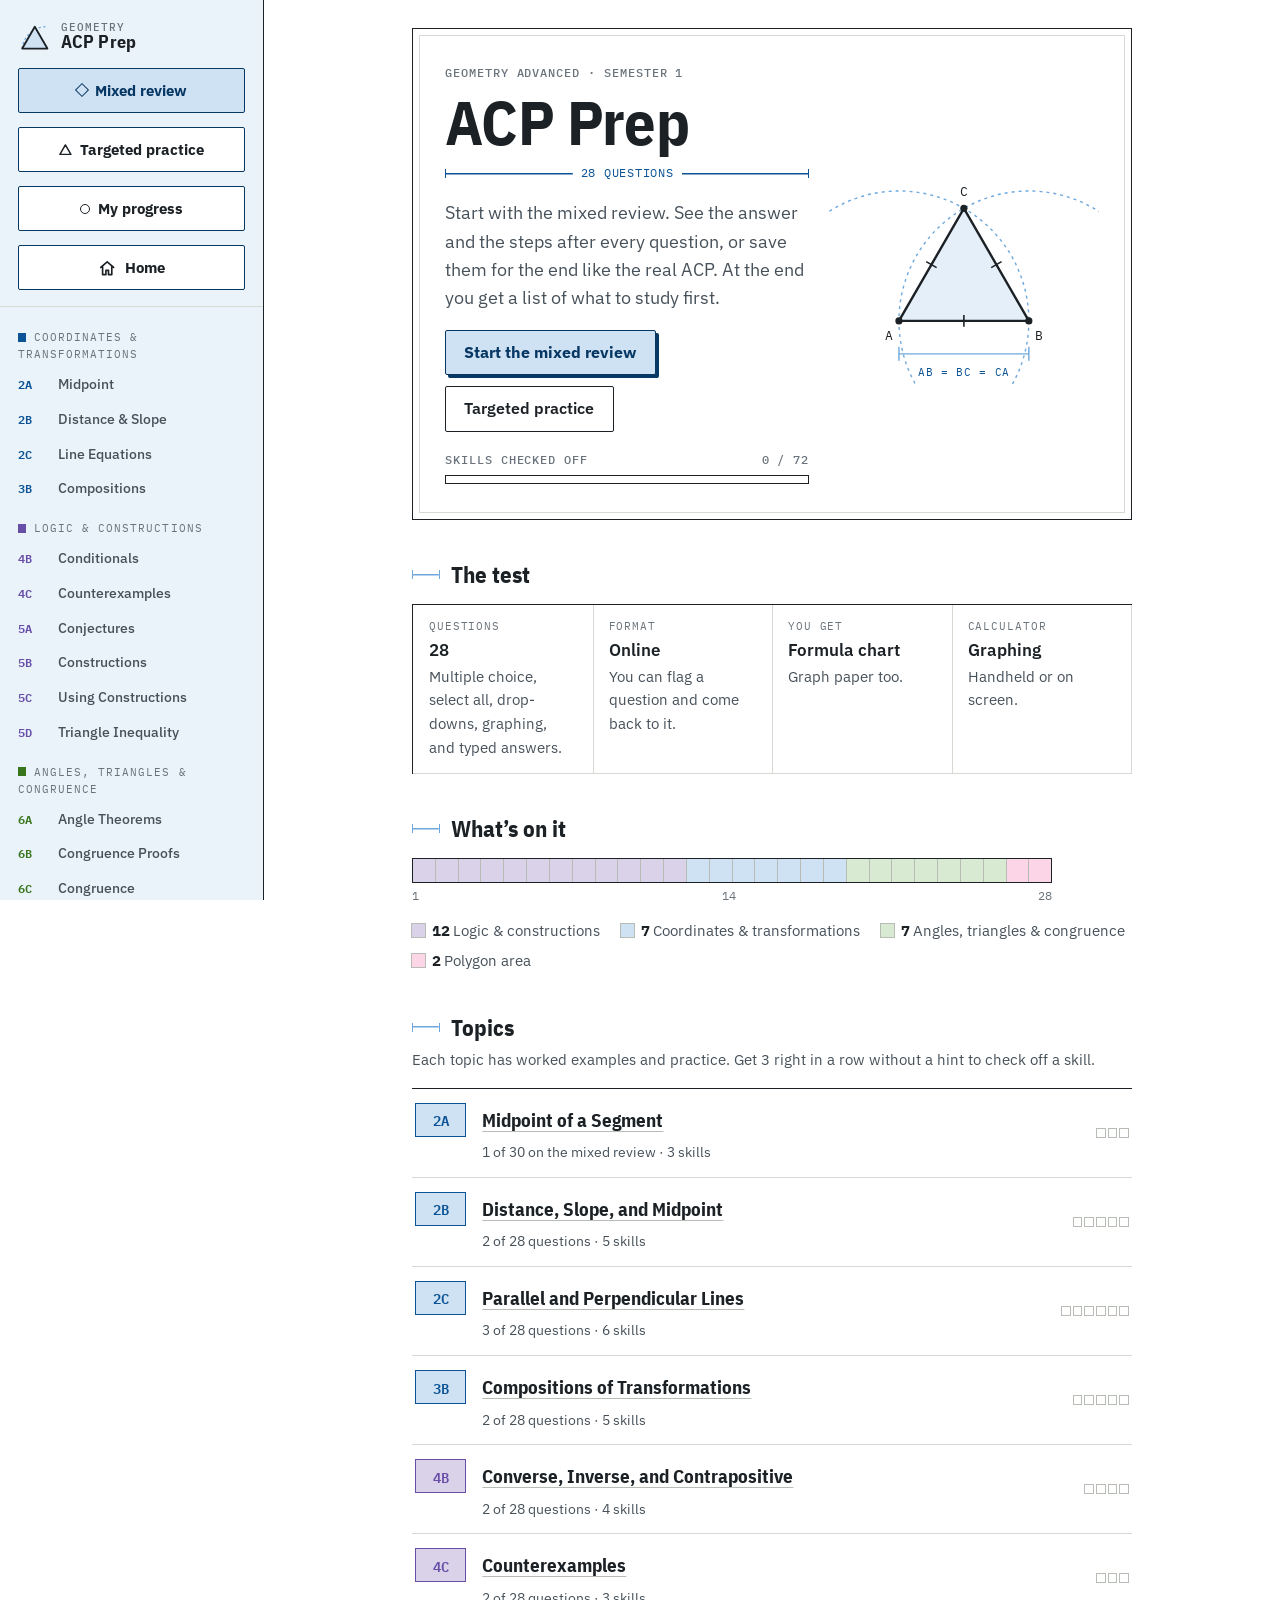
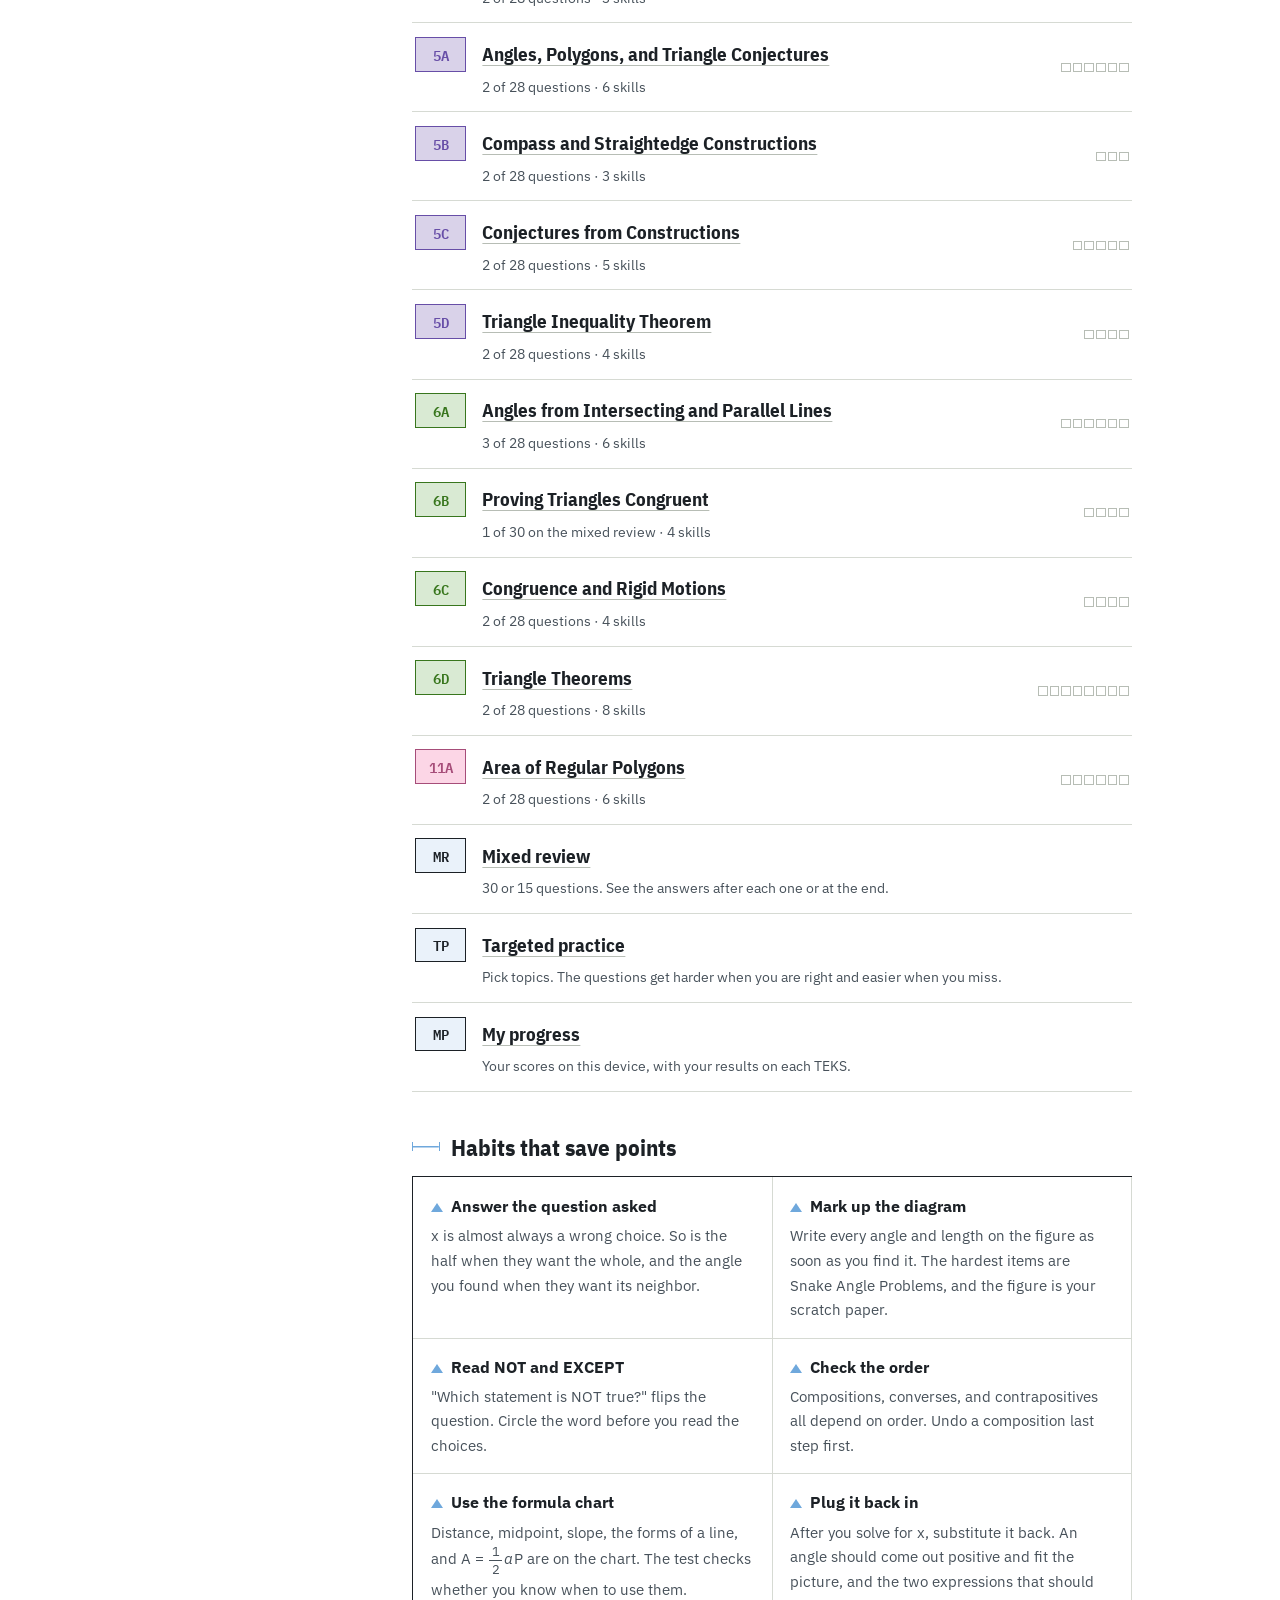
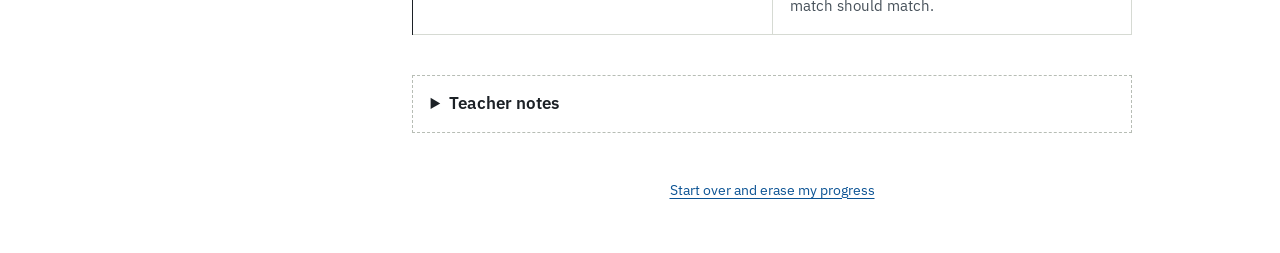
==== geometry/index.html @ 0d51fee9 "Geometry 30-question mixed review (28 blueprint + 2A + 6B); title case side menu topics Co-Authored-" ====
<!doctype html>
<html lang="en">
<head>
<meta charset="utf-8">
<meta name="viewport" content="width=device-width, initial-scale=1, viewport-fit=cover">
<title>Geometry ACP Prep</title>
<meta name="claude:viewport-fit-sides" content="cover">
<meta name="description" content="Geometry Advanced Semester 1 ACP prep: a 28- or 15-question mixed review weighted like the Dallas ISD blueprint, plus lessons and practice for all 13 TEKS.">
<link rel="preconnect" href="https://fonts.googleapis.com">
<link rel="preconnect" href="https://fonts.gstatic.com" crossorigin>
<link rel="stylesheet" href="https://fonts.googleapis.com/css2?family=IBM+Plex+Mono:wght@500;600&family=IBM+Plex+Sans+Condensed:wght@600;700&family=IBM+Plex+Sans:ital,wght@0,400;0,500;0,600;0,700;1,400;1,600&display=swap">
<style>
/* Layout: a drafting sheet. A sticky index of topics down the left (a strip on phones), one working
   column on vellum, square-cornered panels with thin graphite rules, construction-blue arcs and
   dimension lines as the only ornament. Dark mode is a blueprint. */
:root {
  --paper: #F3F4F0; --sheet: #FFFFFF; --ink: #1C2126; --ink-2: #47515A; --muted: #6A737B;
  --rule: #D6DAD3; --rule-2: #B7BDB5; --dot: #CBD0C8;
  --npb: #2A84BD; --npb-soft: #E4F1F8; --npb-ink: #1D6697;
  --btn: #1C2126; --on-btn: #FFFFFF;
  --flag: #C98207; --flag-soft: #FBF0D9;
  --c-coord: #1E63A6; --c-logic: #9C3A6E; --c-proof: #2C7A4B; --c-fig: #B0560F;
  --ok: #1E7A4C; --ok-soft: #E1F2E8; --bad: #C0321F; --bad-soft: #FBE8E4;
  --fill0: rgba(42, 132, 189, .13); --fill1: rgba(156, 58, 110, .13); --fill2: rgba(44, 122, 75, .15);
  --f-display: 'IBM Plex Sans Condensed', 'Arial Narrow', 'Helvetica Neue', Arial, sans-serif;
  --f-body: 'IBM Plex Sans', system-ui, -apple-system, 'Segoe UI', Roboto, sans-serif;
  --f-mono: 'IBM Plex Mono', ui-monospace, 'SFMono-Regular', Menlo, Consolas, monospace;
}
@media not all { :root:not([data-theme="light-off"]) {
  --paper: #0F2C48; --sheet: #13385B; --ink: #EAF2FA; --ink-2: #C0D4E7; --muted: #8FAAC3;
  --rule: #2A5276; --rule-2: #3B678F; --dot: #22476B;
  --npb: #8DD1F3; --npb-soft: rgba(141, 209, 243, .14); --npb-ink: #A9DDF7;
  --btn: #EAF2FA; --on-btn: #0F2C48;
  --flag: #FFC857; --flag-soft: rgba(255, 200, 87, .16);
  --c-coord: #8FC3FF; --c-logic: #F1A7CF; --c-proof: #8EDFAF; --c-fig: #FFBF7A;
  --ok: #82DEAA; --ok-soft: rgba(130, 222, 170, .15); --bad: #FF8F80; --bad-soft: rgba(255, 143, 128, .15);
  --fill0: rgba(141, 209, 243, .16); --fill1: rgba(241, 167, 207, .16); --fill2: rgba(142, 223, 175, .16);
  color-scheme: dark; } }
:root[data-theme="dark-off"] {
  --paper: #0F2C48; --sheet: #13385B; --ink: #EAF2FA; --ink-2: #C0D4E7; --muted: #8FAAC3;
  --rule: #2A5276; --rule-2: #3B678F; --dot: #22476B;
  --npb: #8DD1F3; --npb-soft: rgba(141, 209, 243, .14); --npb-ink: #A9DDF7;
  --btn: #EAF2FA; --on-btn: #0F2C48;
  --flag: #FFC857; --flag-soft: rgba(255, 200, 87, .16);
  --c-coord: #8FC3FF; --c-logic: #F1A7CF; --c-proof: #8EDFAF; --c-fig: #FFBF7A;
  --ok: #82DEAA; --ok-soft: rgba(130, 222, 170, .15); --bad: #FF8F80; --bad-soft: rgba(255, 143, 128, .15);
  --fill0: rgba(141, 209, 243, .16); --fill1: rgba(241, 167, 207, .16); --fill2: rgba(142, 223, 175, .16);
  color-scheme: dark; }

[hidden] { display: none !important; }
* { box-sizing: border-box; }
html { font-size: 100%; }
body { margin: 0; background-color: var(--paper); background-image: radial-gradient(var(--dot) 1px, transparent 1.2px); background-size: 22px 22px; color: var(--ink); font-family: var(--f-body); font-size: 1.0625rem; line-height: 1.6; -webkit-font-smoothing: antialiased; }
body::before { content: ""; position: fixed; inset: 0 0 auto; height: env(safe-area-inset-top, 0px); z-index: 30; background: var(--sheet); }
button, input, select, textarea { font: inherit; color: inherit; }
:focus-visible { outline: 3px solid var(--npb); outline-offset: 2px; }
h1, h2, h3 { text-wrap: balance; }
p { margin: 0 0 .75rem; }
.fine { font-size: .92rem; color: var(--ink-2); }
.center { text-align: center; }
.eyebrow, .lbl { font-family: var(--f-mono); font-weight: 500; font-size: .74rem; letter-spacing: .08em; text-transform: uppercase; color: var(--muted); margin: 0 0 .5rem; }

/* shell: side index + main column */
.shell { display: grid; grid-template-columns: minmax(0, 1fr); min-height: 100vh; }
.side { position: sticky; top: env(safe-area-inset-top, 0px); z-index: 20; background: var(--sheet); border-bottom: 1.5px solid var(--ink); }
.side-top { display: flex; align-items: center; justify-content: space-between; gap: .75rem; padding: .55rem max(16px, env(safe-area-inset-right, 0px)) .55rem max(16px, env(safe-area-inset-left, 0px)); }
.brand { display: flex; align-items: center; gap: .6rem; background: none; border: 0; padding: 0; cursor: pointer; text-align: left; }
.brand svg { width: 2.1rem; height: 2.1rem; flex: none; }
.brand svg .bt { fill: var(--fill0); stroke: var(--ink); stroke-width: 2.2; stroke-linejoin: round; }
.brand svg .ba { fill: none; stroke: var(--npb); stroke-width: 1.6; stroke-dasharray: 2.5 3; }
.brand-t { font-family: var(--f-display); font-weight: 700; font-size: 1.12rem; line-height: 1.05; letter-spacing: .01em; }
.brand-t small { display: block; font-family: var(--f-mono); font-weight: 500; font-size: .66rem; letter-spacing: .1em; text-transform: uppercase; color: var(--muted); }
.mixbtn { flex: none; display: inline-flex; align-items: center; gap: .5rem; border: 1.5px solid var(--ink); background: var(--btn); color: var(--on-btn); font-weight: 600; font-size: .92rem; padding: .45rem .85rem; cursor: pointer; border-radius: 2px; }
.mixbtn::before { content: ""; width: .5rem; height: .5rem; border: 1.5px solid currentColor; transform: rotate(45deg); }
.mixbtn[aria-current="page"] { box-shadow: 3px 3px 0 var(--npb); }
.mixbtn.alt { background: var(--sheet); color: var(--ink); }
.mixbtn.alt::before { border-radius: 50%; transform: none; }
.mixbtn.tpbtn::before { display: none; }
.mixbtn .tri { width: .8rem; height: .72rem; flex: none; fill: none; stroke: currentColor; stroke-width: 1.6; stroke-linejoin: round; }
.nv.fl::before { content: "⚑"; position: absolute; top: 1px; right: 3px; font-size: .62rem; color: var(--bad); }
.navkey .k.fl { background: var(--sheet); } .navkey .k.fl::after { content: "⚑"; position: absolute; top: -3px; left: 1px; font-size: .6rem; color: var(--bad); }
.ladder { display: inline-flex; flex-direction: column; border: 1.5px solid var(--ink); background: var(--sheet); min-width: 8.5rem; }
.ladder .rung { padding: .3rem .7rem; font-size: .85rem; font-weight: 600; color: var(--muted); border-top: 1px solid var(--rule); }
.ladder .rung:first-child { border-top: 0; }
.ladder .rung.below { color: var(--ink-2); }
.ladder .rung.on { background: var(--btn); color: var(--on-btn); }
.tphead { display: flex; gap: 1rem; align-items: center; flex-wrap: wrap; margin: .6rem 0 .2rem; }
.tphead p { flex: 1; min-width: 14rem; margin: 0; }
.tphead .up { color: var(--ok); } .tphead .down { color: var(--bad); }
.tpq { margin: 1rem 0 .4rem; }
.tpsel .chip { gap: .35rem; }
.tpquick { display: flex; flex-wrap: wrap; gap: .3rem 1.2rem; margin: .1rem 0 .4rem; }
.tplog { list-style: none; padding: 0; margin: .5rem 0 1rem; border-top: 1px solid var(--rule); font-size: .94rem; }
.tplog li { display: flex; flex-wrap: wrap; align-items: center; gap: .3rem .8rem; padding: .4rem 0; border-bottom: 1px solid var(--rule); }
.tplog li > span:first-child { font-family: var(--f-mono); min-width: 1.6rem; color: var(--muted); }
.tplog li b { margin-left: auto; }
.tplog li.ok b { color: var(--ok); } .tplog li.no b { color: var(--bad); }
.history.prog li b:nth-child(2) { color: var(--ink-2); min-width: 2.6rem; }
.progt td.num { font-family: var(--f-mono); white-space: nowrap; }
.progt .linkbtn { display: inline-flex; gap: .4rem; align-items: baseline; text-align: left; }
.pgbar { display: inline-block; width: 7rem; max-width: 30vw; height: .6rem; border: 1px solid var(--ink); background: var(--sheet); vertical-align: middle; }
.pgbar i { display: block; height: 100%; background: var(--muted); }
.pgbar.ok i { background: var(--ok); } .pgbar.mid i { background: var(--flag); } .pgbar.no i { background: var(--bad); }
.tabs { display: flex; gap: 0; overflow-x: auto; scrollbar-width: none; border-top: 1px solid var(--rule); padding: 0 max(8px, env(safe-area-inset-right, 0px)) 0 max(8px, env(safe-area-inset-left, 0px)); }
.tabs::-webkit-scrollbar { display: none; }
.grp { display: none; }
.tab { flex: none; display: inline-flex; align-items: baseline; gap: .4rem; white-space: nowrap; background: none; border: 0; border-bottom: 3px solid transparent; padding: .5rem .6rem .4rem; font-size: .88rem; font-weight: 500; color: var(--ink-2); cursor: pointer; text-align: left; }
.tab .n { font-family: var(--f-mono); font-weight: 600; font-size: .78rem; color: var(--muted); }
.tab .tck { color: var(--ok); font-weight: 700; font-size: .8rem; }
.tab:hover { color: var(--ink); }
.tab[aria-current="page"] { color: var(--ink); border-bottom-color: var(--ink); font-weight: 600; }
.tab.c-coord .n { color: var(--c-coord); } .tab.c-logic .n { color: var(--c-logic); } .tab.c-proof .n { color: var(--c-proof); } .tab.c-fig .n { color: var(--c-fig); }
.tab.home { position: sticky; left: 0; z-index: 1; background: var(--sheet); align-items: center; gap: .45rem; font-weight: 700; font-size: .95rem; color: var(--ink); border-right: 1px solid var(--rule); padding-right: .85rem; margin-right: .25rem; }
.hico { width: 1.15rem; height: 1.15rem; flex: none; fill: none; stroke: currentColor; stroke-width: 1.8; stroke-linejoin: round; stroke-linecap: round; }
.tab.home[aria-current="page"] .hico { fill: var(--npb-soft); }
.main { min-width: 0; }
.wrap { max-width: 50rem; margin: 0 auto; padding: 0 max(16px, env(safe-area-inset-right, 0px)) 0 max(16px, env(safe-area-inset-left, 0px)); }
@media (min-width: 1000px) {
  .shell { grid-template-columns: 16.5rem minmax(0, 1fr); }
  .side { height: 100vh; overflow-y: auto; border-bottom: 0; border-right: 1.5px solid var(--ink); display: flex; flex-direction: column; }
  .side-top { flex-direction: column; align-items: stretch; gap: .9rem; padding: 1.25rem 1.1rem 1rem; border-bottom: 1px solid var(--rule); }
  .mixbtn { justify-content: center; padding: .6rem .85rem; }
  .tabs { flex-direction: column; overflow: visible; border-top: 0; padding: .5rem 0 1.5rem; }
  .grp { display: block; margin: .9rem 1.1rem .25rem; font-family: var(--f-mono); font-size: .66rem; letter-spacing: .1em; text-transform: uppercase; color: var(--muted); }
  .grp::before { content: ""; display: inline-block; width: .55rem; height: .55rem; margin-right: .45rem; vertical-align: -.02em; background: currentColor; }
  .grp.c-coord::before { background: var(--c-coord); } .grp.c-logic::before { background: var(--c-logic); } .grp.c-proof::before { background: var(--c-proof); } .grp.c-fig::before { background: var(--c-fig); }
  .tab { border-bottom: 0; border-left: 3px solid transparent; padding: .38rem 1.1rem .38rem .95rem; white-space: normal; }
  .tab .n { min-width: 2.1rem; }
  .tab[aria-current="page"] { border-left-color: var(--ink); background: var(--npb-soft); }
  .tab.home { position: static; margin: .35rem 1.1rem .4rem; padding: .55rem .85rem; gap: .6rem; font-size: 1rem; border: 1.5px solid var(--ink); background: var(--sheet); }
  .tab.home:hover { background: var(--npb-soft); }
  .tab.home[aria-current="page"] { border-left-color: var(--ink); background: var(--npb-soft); box-shadow: 3px 3px 0 var(--npb); }
  .wrap { padding-left: 2.5rem; padding-right: 2.5rem; }
}

/* buttons */
.btn { display: inline-flex; align-items: center; gap: .55rem; justify-content: center; font-weight: 600; font-size: 1rem; line-height: 1.1; padding: .75rem 1.15rem; min-height: 2.85rem; border-radius: 2px; border: 1.5px solid var(--ink); cursor: pointer; text-align: center; transition: transform .08s ease, box-shadow .12s ease; }
.btn:active:not(:disabled) { transform: translate(1px, 1px); }
.btn.primary { background: var(--btn); color: var(--on-btn); box-shadow: 3px 3px 0 var(--npb); }
.btn.primary:hover:not(:disabled) { box-shadow: 4px 4px 0 var(--npb); }
.btn.ghost { background: var(--sheet); color: var(--ink); }
.btn.ghost:hover:not(:disabled) { background: var(--npb-soft); }
.btn:disabled { opacity: .4; cursor: default; box-shadow: none; }
.btn.sm { min-height: 2.3rem; padding: .5rem .85rem; font-size: .9rem; }
.btn .cnt { font-family: var(--f-mono); font-weight: 500; font-size: .76em; padding-left: .55rem; border-left: 1px solid currentColor; opacity: .85; }
.linkbtn { background: none; border: 0; color: var(--npb-ink); text-decoration: underline; text-underline-offset: 3px; cursor: pointer; font-size: .9rem; padding: .3rem .2rem; }

/* math */
.m { white-space: nowrap; font-variant-numeric: lining-nums; }
.m i { font-style: italic; padding-right: .05em; }
.m sup { font-size: .68em; line-height: 0; position: relative; top: -.1em; }
.fr { display: inline-flex; flex-direction: column; vertical-align: middle; text-align: center; font-size: .86em; line-height: 1.15; margin: 0 .12em; }
.fr .nu { border-bottom: .09em solid currentColor; padding: 0 .2em .05em; }
.fr .de { padding: .05em .2em 0; }
.m .fn { font-style: normal; }
.ov { border-top: .085em solid currentColor; padding-top: .02em; display: inline-block; line-height: 1.1; }
.ln-ov { position: relative; display: inline-block; line-height: 1.1; padding: .3em .14em 0; }
.ln-ov::before { content: ""; position: absolute; left: .12em; right: .12em; top: .2em; border-top: .08em solid currentColor; }
.ln-ov .lh, .ln-ov .rh { position: absolute; top: .09em; width: 0; height: 0; border-top: .15em solid transparent; border-bottom: .15em solid transparent; }
.ln-ov .lh { left: 0; border-right: .24em solid currentColor; }
.ln-ov .rh { right: 0; border-left: .24em solid currentColor; }
.rt { display: inline-flex; align-items: flex-start; }
.rad { border-top: .08em solid currentColor; padding: .05em .12em 0 .06em; margin-top: .08em; }
.tick { color: var(--ok); font-weight: 700; }

/* section heads: a short dimension line before the label */
.sec { margin-block: 2.6rem 1rem; }
.sec h2 { display: flex; align-items: center; gap: .7rem; font-family: var(--f-display); font-weight: 700; font-size: 1.45rem; line-height: 1.15; margin: 0; }
.sec h2::before { content: ""; flex: none; width: 1.6rem; height: 9px; border-left: 1.5px solid var(--npb); border-right: 1.5px solid var(--npb); background: linear-gradient(var(--npb), var(--npb)) center / 100% 1.5px no-repeat; }
.sec > p { margin-top: .5rem; }

/* home */
.hero { display: grid; grid-template-columns: minmax(0, 1fr); gap: 1.25rem; align-items: center; margin-block: 1.75rem 1rem; padding: 1.5rem 1.4rem; background: var(--sheet); border: 1.5px solid var(--ink); position: relative; }
.hero::after { content: ""; position: absolute; inset: 6px; border: 1px solid var(--rule); pointer-events: none; }
.hero > * { position: relative; z-index: 1; min-width: 0; }
@media (min-width: 760px) { .hero { grid-template-columns: minmax(0, 1.35fr) minmax(0, 1fr); padding: 2.2rem 2rem; } }
.hero h1 { font-family: var(--f-display); font-weight: 700; font-size: clamp(2.4rem, 7.5vw, 3.9rem); line-height: .98; letter-spacing: -.01em; margin: .25rem 0 .2rem; }
.dimline { display: flex; align-items: center; gap: .5rem; margin: .7rem 0 1rem; color: var(--npb-ink); font-family: var(--f-mono); font-size: .78rem; letter-spacing: .06em; text-transform: uppercase; max-width: 26rem; }
.dimline::before, .dimline::after { content: ""; flex: 1; height: 9px; background: linear-gradient(currentColor, currentColor) center / 100% 1.5px no-repeat; }
.dimline::before { border-left: 1.5px solid currentColor; } .dimline::after { border-right: 1.5px solid currentColor; }
.lede { font-size: 1.1rem; color: var(--ink-2); max-width: 34rem; }
.hero-row { display: flex; flex-wrap: wrap; gap: .7rem; margin-top: 1.1rem; }
.hero-fig svg { display: block; width: 100%; max-width: 19rem; margin: 0 auto; height: auto; }
@media (max-width: 759px) { .hero-fig svg { max-width: 13rem; } }
.hero-fig .c { fill: none; stroke: var(--npb); stroke-width: 1.4; stroke-dasharray: 3 4; }
.hero-fig .t { fill: var(--fill0); stroke: var(--ink); stroke-width: 2.4; stroke-linejoin: round; }
.hero-fig .d { stroke: var(--npb); stroke-width: 1.4; fill: none; }
.hero-fig .p { fill: var(--ink); }
.hero-fig .k { stroke: var(--ink); stroke-width: 1.6; }
.hero-fig text { font-family: var(--f-mono); font-size: 13px; fill: var(--ink); }
.hero-fig text.dl { fill: var(--npb-ink); font-size: 11px; letter-spacing: .06em; }
.progress { margin-top: 1.2rem; max-width: 26rem; }
.progress .lbl { display: flex; justify-content: space-between; margin-bottom: .3rem; }
.pbar { height: .55rem; border: 1px solid var(--ink); background: var(--sheet); }
.pbar i { display: block; height: 100%; background: var(--ink); }
.spec { display: grid; grid-template-columns: repeat(auto-fit, minmax(11rem, 1fr)); gap: 0; border: 1.5px solid var(--ink); background: var(--sheet); margin: 0; }
.spec div { padding: .8rem 1rem; border-right: 1px solid var(--rule); border-bottom: 1px solid var(--rule); margin: 0 -1px -1px 0; }
.spec dt { font-family: var(--f-mono); font-size: .7rem; letter-spacing: .08em; text-transform: uppercase; color: var(--muted); }
.spec dd { margin: .1rem 0 0; font-weight: 600; }
.spec dd span { display: block; font-weight: 400; font-size: .93rem; color: var(--ink-2); }
.scale { display: flex; border: 1.5px solid var(--ink); height: 1.6rem; max-width: 40rem; }
.scale i { flex: 1; border-right: 1px solid var(--sheet); }
.scale i:last-child { border-right: 0; }
.scale .c-coord, .key .c-coord { background: var(--c-coord); } .scale .c-logic, .key .c-logic { background: var(--c-logic); }
.scale .c-proof, .key .c-proof { background: var(--c-proof); } .scale .c-fig, .key .c-fig { background: var(--c-fig); }
.scale-n { display: flex; justify-content: space-between; max-width: 40rem; font-family: var(--f-mono); font-size: .72rem; color: var(--muted); margin-top: .2rem; }
.key { list-style: none; display: flex; flex-wrap: wrap; gap: .35rem 1.3rem; padding: 0; margin: .8rem 0 0; font-size: .95rem; color: var(--ink-2); }
.key i { display: inline-block; width: .8rem; height: .8rem; margin-right: .45rem; vertical-align: -.05em; }
.key b { font-family: var(--f-mono); color: var(--ink); margin-right: .2rem; }
.index { border-top: 1.5px solid var(--ink); }
.irow { display: grid; grid-template-columns: 3.2rem minmax(0, 1fr) auto; gap: .2rem 1rem; align-items: center; padding: .85rem .2rem; border-bottom: 1px solid var(--rule); }
.code { font-family: var(--f-mono); font-weight: 600; font-size: .9rem; text-align: center; padding: .3rem 0; border: 1.5px solid currentColor; }
.code.c-coord { color: var(--c-coord); } .code.c-logic { color: var(--c-logic); } .code.c-proof { color: var(--c-proof); } .code.c-fig { color: var(--c-fig); }
.code.mx { color: var(--ink); background: var(--npb-soft); }
.ititle { justify-self: start; background: none; border: 0; padding: 0; font-family: var(--f-display); font-weight: 700; font-size: 1.18rem; text-align: left; cursor: pointer; text-decoration: underline; text-decoration-color: var(--rule-2); text-underline-offset: 4px; }
.ititle:hover { text-decoration-color: var(--npb); }
.inote { grid-column: 2; font-size: .9rem; color: var(--ink-2); }
.iside { grid-row: 1 / span 2; grid-column: 3; display: grid; justify-items: end; gap: .3rem; }
.qtag { font-family: var(--f-mono); font-size: .74rem; color: var(--muted); white-space: nowrap; }
@media (max-width: 560px) { .irow { grid-template-columns: 2.8rem minmax(0, 1fr); } .iside { grid-row: auto; grid-column: 2; justify-items: start; grid-auto-flow: column; align-items: center; gap: .6rem; } }
.sq { display: inline-flex; gap: 2px; vertical-align: middle; }
.sq i { width: .6rem; height: .6rem; border: 1px solid var(--rule-2); background: var(--sheet); }
.sq i.on { background: var(--ok); border-color: var(--ok); }
.lastmk { font-family: var(--f-mono); font-size: .72rem; padding: .05rem .4rem; border: 1px solid var(--rule-2); color: var(--muted); white-space: nowrap; }
.lastmk.ok { color: var(--ok); border-color: var(--ok); } .lastmk.no { color: var(--bad); border-color: var(--bad); } .lastmk.mid { color: var(--flag); border-color: var(--flag); }
.habits { list-style: none; margin: 0; padding: 0; display: grid; gap: 0; grid-template-columns: repeat(auto-fit, minmax(17rem, 1fr)); border: 1.5px solid var(--ink); background: var(--sheet); }
.habits li { padding: 1rem 1.1rem; border-right: 1px solid var(--rule); border-bottom: 1px solid var(--rule); margin: 0 -1px -1px 0; }
.habits h3 { margin: 0 0 .25rem; font-size: 1.02rem; display: flex; gap: .5rem; align-items: baseline; }
.habits h3::before { content: ""; flex: none; width: 0; height: 0; border-left: .38rem solid transparent; border-right: .38rem solid transparent; border-bottom: .62rem solid var(--npb); }
.habits p { margin: 0; color: var(--ink-2); font-size: .96rem; }
.teacher { margin-block: 2.5rem; border: 1px dashed var(--rule-2); padding: .9rem 1.1rem; background: var(--sheet); }
.teacher summary { cursor: pointer; font-weight: 600; }
.teacher ul { margin: .75rem 0 0; padding-left: 1.2rem; display: grid; gap: .45rem; color: var(--ink-2); font-size: .95rem; }
.teacher .cover { margin-top: 1rem; border-top: 1px solid var(--rule); padding-top: .75rem; }
.teacher .cov { margin-top: .9rem; }
.teacher .cov-h { margin: 0; font-weight: 600; display: flex; gap: .5rem; align-items: baseline; }
.teacher .cov ul { margin-top: .35rem; gap: .25rem; font-size: .9rem; }
.teacher code { font-family: var(--f-mono); font-size: .85em; background: var(--paper); padding: .05rem .3rem; overflow-wrap: anywhere; }
.reset { text-align: center; margin-block: 1rem 3rem; display: grid; justify-items: center; gap: .5rem; }
.reset p { margin: 0; }
.reset-row { display: flex; flex-wrap: wrap; gap: .5rem; justify-content: center; }
.erased { color: var(--ok); font-weight: 600; }

/* topic pages */
.mod-head { padding-block: 1.9rem .4rem; }
.mod-head h1 { font-family: var(--f-display); font-weight: 700; font-size: clamp(1.9rem, 6vw, 2.9rem); line-height: 1.02; margin: .1rem 0 .7rem; letter-spacing: -.005em; }
.why { font-size: 1.07rem; color: var(--ink-2); max-width: 40rem; }
.seg { display: flex; flex-wrap: wrap; align-items: stretch; gap: 0; margin-top: 1rem; border-bottom: 1.5px solid var(--ink); }
.seg button { display: inline-flex; align-items: center; gap: .55rem; padding: .6rem 1.1rem; font-weight: 600; font-size: 1.02rem; cursor: pointer; border: 1.5px solid transparent; border-bottom: 0; background: none; color: var(--ink-2); margin-bottom: -1.5px; }
.seg button[aria-selected="true"] { border-color: var(--ink); background: var(--sheet); color: var(--ink); }
.seg button.fcin { margin-left: auto; font-size: .9rem; font-weight: 500; color: var(--npb-ink); }
.seg-n { font-family: var(--f-mono); font-size: .76rem; color: var(--muted); }
.float-prac { position: fixed; z-index: 15; right: calc(1rem + env(safe-area-inset-right, 0px)); bottom: calc(1rem + env(safe-area-inset-bottom, 0px)); display: inline-flex; align-items: center; gap: .5rem; padding: .75rem 1.15rem; border: 1.5px solid var(--ink); background: var(--btn); color: var(--on-btn); font-weight: 600; cursor: pointer; box-shadow: 3px 3px 0 var(--npb); }
.mod-body { padding-block: 1rem 3rem; }
.mod-body.has-float { padding-bottom: 5rem; }
.move { padding-block: 1.6rem; border-top: 1px solid var(--rule); }
.move:first-child { border-top: 0; }
.move-n { font-family: var(--f-mono); font-size: .74rem; letter-spacing: .08em; text-transform: uppercase; color: var(--npb-ink); }
.move-body { min-width: 0; }
.move h2 { font-family: var(--f-display); font-weight: 700; font-size: 1.45rem; line-height: 1.15; margin: .15rem 0 .45rem; }
.rule { font-size: 1.05rem; max-width: 40rem; }
.ex { background: var(--sheet); border: 1.5px solid var(--ink); padding: 1rem 1.15rem; margin-block: .9rem; }
.tag { display: inline-block; font-family: var(--f-mono); font-weight: 600; font-size: .7rem; letter-spacing: .08em; text-transform: uppercase; color: var(--npb-ink); border: 1px solid var(--npb); padding: .05rem .4rem; margin: 0 .5rem .25rem 0; }
.steps { list-style: none; counter-reset: st; margin: .7rem 0 0; padding: 0; display: grid; gap: .55rem; }
.steps li { counter-increment: st; display: grid; grid-template-columns: 1.7rem minmax(0, 1fr); column-gap: .6rem; }
.steps li::before { content: counter(st); grid-row: span 2; font-family: var(--f-mono); font-weight: 600; font-size: .8rem; color: var(--npb-ink); border-right: 1.5px solid var(--npb); padding-right: .35rem; text-align: right; height: 1.5rem; line-height: 1.5rem; }
.say { grid-column: 2; min-width: 0; }
.sm { grid-column: 2; display: block; font-size: 1.12rem; margin-top: .1rem; overflow-x: auto; padding-bottom: .1rem; }
.sm .m { white-space: normal; }
.ex-ctrl { display: flex; flex-wrap: wrap; gap: .5rem; margin-top: .9rem; }
.watch { margin-top: 1rem; max-width: 40rem; padding-left: .8rem; border-left: 3px solid var(--bad); }
.pen { font-family: var(--f-mono); font-weight: 600; font-size: .72rem; letter-spacing: .08em; text-transform: uppercase; color: var(--bad); margin-right: .4rem; }
.tbl { overflow-x: auto; }
.words { border-collapse: collapse; min-width: 18rem; background: var(--sheet); border: 1.5px solid var(--ink); margin-block: .5rem 1rem; }
.words th, .words td { padding: .45rem .8rem; border-bottom: 1px solid var(--rule); text-align: left; }
.words th { font-family: var(--f-mono); font-size: .7rem; font-weight: 500; text-transform: uppercase; letter-spacing: .08em; color: var(--muted); }
.words tr:last-child td { border-bottom: 0; }
.tip { margin-top: 1.5rem; padding: 1rem 1.15rem; background: var(--npb-soft); border-left: 3px solid var(--npb); }
.tip-h { font-family: var(--f-mono); font-weight: 600; font-size: .72rem; letter-spacing: .08em; text-transform: uppercase; color: var(--npb-ink); margin-bottom: .3rem; }
.tip p:last-child { margin: 0; }
.next-row { display: flex; flex-wrap: wrap; justify-content: space-between; align-items: center; gap: .75rem; margin-top: 1.5rem; }
.next-row.start { justify-content: flex-start; }
.why-list { margin: .75rem 0 0; padding: .7rem 1rem; background: var(--paper); border: 1px solid var(--rule); font-size: .95rem; }
.why-list p { margin: .25rem 0; }
.keyline { margin-top: .9rem; font-weight: 600; color: var(--ok); }

/* practice */
.chips { display: flex; flex-wrap: wrap; gap: .4rem; margin: .9rem 0 .5rem; }
.chip { display: inline-flex; align-items: center; gap: .5rem; padding: .45rem .75rem; border: 1.5px solid var(--rule-2); background: var(--sheet); font-weight: 500; font-size: .9rem; cursor: pointer; text-align: left; border-radius: 2px; }
.chip:hover { border-color: var(--ink); }
.chip[aria-pressed="true"] { border-color: var(--ink); background: var(--npb-soft); font-weight: 600; }
.chip .hb { font-family: var(--f-mono); font-size: .64rem; letter-spacing: .06em; text-transform: uppercase; color: var(--bad); border: 1px solid currentColor; padding: 0 .3rem; }
.dots { display: inline-flex; gap: 4px; }
.dots i { width: .45rem; height: .45rem; border: 1.5px solid var(--rule-2); transform: rotate(45deg); }
.dots i.on { background: var(--ink); border-color: var(--ink); }
.dots.done { color: var(--ok); font-weight: 700; }
.lvrow { display: flex; flex-wrap: wrap; align-items: center; gap: 0; margin: .4rem 0 .3rem; }
.lvrow .fine { margin-right: .6rem; }
.lvrow .chip { border-radius: 0; margin-left: -1.5px; border-color: var(--ink); }
.lvrow .chip.on { background: var(--btn); color: var(--on-btn); }
.streak { margin: .5rem 0 1rem; color: var(--ink-2); }
.card { background: var(--sheet); border: 1.5px solid var(--ink); padding: clamp(1rem, 4vw, 1.6rem); position: relative; }
.card-top { display: flex; flex-wrap: wrap; justify-content: space-between; gap: .25rem .75rem; align-items: baseline; padding-bottom: .5rem; margin-bottom: .8rem; border-bottom: 1px solid var(--rule); }
.card-top .eyebrow { margin: 0; }
.fmt { font-family: var(--f-mono); font-size: .7rem; letter-spacing: .07em; text-transform: uppercase; color: var(--npb-ink); }
.lead { font-size: 1.07rem; margin-bottom: .6rem; }
.q { font-size: 1.13rem; line-height: 1.5; margin: .6rem 0 1rem; font-weight: 600; }
.box { font-size: 1.07rem; line-height: 1.55; padding: .8rem 1rem; margin: 0 0 .8rem; background: var(--paper); border: 1px solid var(--rule-2); border-left: 3px solid var(--ink); }
.figbox { margin: .5rem 0 .9rem; overflow-x: auto; text-align: center; }
.choices { display: grid; gap: .55rem; grid-template-columns: minmax(0, 1fr); }
@media (min-width: 620px) { .choices { grid-template-columns: repeat(2, minmax(0, 1fr)); } .choices.one { grid-template-columns: minmax(0, 1fr); } }
.choices.figs { grid-template-columns: repeat(2, minmax(0, 1fr)); }
.choice { display: flex; align-items: center; gap: .75rem; width: 100%; min-height: 3.2rem; text-align: left; padding: .55rem .8rem .55rem .55rem; border: 1.5px solid var(--rule-2); background: var(--sheet); font-size: 1.06rem; cursor: pointer; border-radius: 2px; transition: border-color .12s ease, background-color .12s ease; }
.choices.figs .choice { flex-direction: column; align-items: stretch; padding: .45rem; gap: .3rem; }
.choices.figs .choice .bub { align-self: flex-start; }
.choice:hover:not(:disabled) { border-color: var(--ink); }
.choice .bub { flex: none; width: 1.9rem; height: 1.9rem; display: grid; place-items: center; font-family: var(--f-mono); font-weight: 600; font-size: .85rem; border: 1.5px solid var(--ink); color: var(--ink); }
.choice.box2 .bub { border-style: dashed; }
.choice .ct { min-width: 0; overflow-x: auto; padding-block: .1rem; }
.choice[aria-pressed="true"] { border-color: var(--ink); background: var(--npb-soft); box-shadow: inset 4px 0 0 var(--ink); }
.choice[aria-pressed="true"] .bub { background: var(--btn); color: var(--on-btn); border-style: solid; }
.choice:disabled { cursor: default; }
.choice.right { border-color: var(--ok); background: var(--ok-soft); box-shadow: inset 4px 0 0 var(--ok); }
.choice.right .bub { background: var(--ok); border-color: var(--ok); color: var(--sheet); border-style: solid; }
.choice.wrong { border-color: var(--bad); background: var(--bad-soft); box-shadow: inset 4px 0 0 var(--bad); }
.choice.wrong .bub { background: var(--bad); border-color: var(--bad); color: var(--sheet); border-style: solid; }
.choice.missed { border-style: dashed; }
.choice.dim { opacity: .5; }
.entry { display: flex; flex-wrap: wrap; align-items: center; gap: .6rem; font-size: 1.12rem; }
.entry input { width: 9rem; max-width: 100%; font-family: var(--f-mono); font-size: 1.2rem; padding: .5rem .7rem; border: 1.5px solid var(--ink); border-bottom-width: 3px; background: var(--sheet); border-radius: 0; }
.entry input:focus { outline: none; border-color: var(--npb); box-shadow: 0 0 0 3px var(--npb-soft); }
.entry input.right { border-color: var(--ok); background: var(--ok-soft); } .entry input.wrong { border-color: var(--bad); background: var(--bad-soft); }
.entry .unit { color: var(--ink-2); }
.entry-note { margin-top: .5rem; font-size: .88rem; color: var(--muted); }
.mrows { display: grid; gap: 0; border: 1.5px solid var(--ink); }
.mrow { display: grid; grid-template-columns: minmax(0, 1fr) minmax(9rem, auto); gap: .5rem .9rem; align-items: center; padding: .6rem .8rem; border-bottom: 1px solid var(--rule); background: var(--sheet); }
.mrow:last-child { border-bottom: 0; }
.mrow.right { background: var(--ok-soft); } .mrow.wrong { background: var(--bad-soft); }
.mrow select { padding: .45rem .55rem; border: 1.5px solid var(--ink); background: var(--sheet); font-weight: 600; max-width: 100%; border-radius: 0; }
.mrow .fixnote { grid-column: 1 / -1; font-size: .9rem; color: var(--ok); font-weight: 600; }
@media (max-width: 520px) { .mrow { grid-template-columns: minmax(0, 1fr); } }
.plotwrap { display: grid; justify-items: center; gap: .5rem; }
.plotwrap .gplot { cursor: crosshair; touch-action: manipulation; max-width: 27rem; }
.plotbar { display: flex; flex-wrap: wrap; gap: .5rem; align-items: center; justify-content: center; font-size: .93rem; color: var(--ink-2); }
.actions { display: flex; flex-wrap: wrap; justify-content: flex-end; gap: .6rem; margin-top: 1.1rem; }
.hintbox { margin: 1rem 0 0; padding: .7rem 1rem; background: var(--npb-soft); border-left: 3px solid var(--npb); }
.fb { margin-top: 1.1rem; padding: .85rem 1.05rem; border-left: 4px solid; }
.fb p:last-child { margin-bottom: 0; }
.fb.yes { background: var(--ok-soft); border-color: var(--ok); }
.fb.no { background: var(--bad-soft); border-color: var(--bad); }
.fb-h { font-weight: 700; font-size: 1.05rem; }
.fb.yes .fb-h { color: var(--ok); } .fb.no .fb-h { color: var(--bad); }
.sol { margin-top: 1.1rem; padding-top: 1rem; border-top: 1px dashed var(--rule-2); }

/* figures */
.gfig, .gplot { display: block; width: 100%; height: auto; margin: 0 auto; }
.gplot { max-width: 22rem; }
.gplot.opt { max-width: 15rem; }
.gfig text, .gplot text { font-family: var(--f-body); }
.gfig .ln { stroke: var(--ink); stroke-width: 2; fill: none; stroke-linecap: round; }
.gfig .ln2 { stroke: var(--npb); stroke-width: 2.4; fill: none; stroke-linecap: round; }
.gfig .ln.dash, .gfig .dash { stroke-dasharray: 5 5; stroke: var(--ink-2); stroke-width: 1.6; }
.gfig .ah { fill: var(--ink); }
.gfig .mk { stroke: var(--ink); stroke-width: 1.6; fill: none; }
.gfig .ca { stroke: var(--npb); stroke-width: 1.6; fill: none; }
.gfig .pf { fill: var(--fill0); stroke: var(--ink); stroke-width: 2; stroke-linejoin: round; }
.gfig .pf1 { fill: var(--fill1); stroke: var(--ink); stroke-width: 2; stroke-linejoin: round; }
.gfig .pf2 { fill: var(--fill2); stroke: var(--ink); stroke-width: 2; stroke-linejoin: round; }
.gfig .pd { fill: var(--ink); }
.gfig .lb { fill: var(--ink); font-size: 15px; paint-order: stroke; stroke: var(--sheet); stroke-width: 4px; stroke-linejoin: round; }
.gfig .lb.b { font-weight: 700; }
.gfig .fv, .gplot .fv { font-style: italic; }
.gplot .g-bg { fill: var(--sheet); }
.gplot .g-l { stroke: var(--rule); stroke-width: 1; }
.gplot .g-l.ax { stroke: var(--ink-2); stroke-width: 1.7; }
.gplot .g-tk { fill: var(--muted); font: 600 10px var(--f-mono); paint-order: stroke; stroke: var(--sheet); stroke-width: 3px; }
.gplot.opt .g-tk { font-size: 9px; }
.gplot .g-axl { fill: var(--ink-2); font: italic 600 13px var(--f-body); paint-order: stroke; stroke: var(--sheet); stroke-width: 3px; }
.gplot .g-line { stroke: var(--c-coord); stroke-width: 2.6; }
.gplot .g-line.l2 { stroke: var(--c-logic); }
.gplot .g-seg { stroke: var(--ink); stroke-width: 2; }
.gplot .g-poly { fill: var(--fill0); stroke: var(--c-coord); stroke-width: 2.2; stroke-linejoin: round; }
.gplot .g-poly.p0 { fill: var(--fill1); stroke: var(--c-logic); }
.gplot .g-poly.p2 { fill: var(--fill2); stroke: var(--c-proof); }
.gplot .g-poly.ansp { fill: none; stroke: var(--ok); stroke-dasharray: 6 4; }
.gplot .g-pt { fill: var(--ink); stroke: var(--sheet); stroke-width: 1.5; }
.gplot .g-pt.plc { fill: var(--npb); r: 5.5; }
.gplot .g-pt.ans { fill: none; stroke: var(--ok); stroke-width: 3; }
.gplot .g-pt.giv { fill: var(--c-logic); }
.gplot .g-pt.mkp { fill: var(--ink); r: 4.4; }
.gplot .g-lb { fill: var(--ink); font: 700 13px var(--f-body); paint-order: stroke; stroke: var(--sheet); stroke-width: 4px; stroke-linejoin: round; }
.gplot.opt .g-lb { font-size: 12px; }

/* mixed review */
.signin { display: grid; gap: 1.1rem; max-width: 30rem; }
.field { display: grid; gap: .3rem; }
.namerow { display: grid; grid-template-columns: repeat(auto-fit, minmax(13rem, 1fr)); gap: 1rem; }
.namerow input { text-transform: capitalize; font-family: var(--f-mono); letter-spacing: .08em; }
.field label, .modes legend { font-weight: 600; }
.field input, .field select { padding: .6rem .75rem; border: 1.5px solid var(--ink); background: var(--sheet); font-size: 1.05rem; border-radius: 0; }
.field input:focus, .field select:focus { border-color: var(--npb); outline: none; box-shadow: 0 0 0 3px var(--npb-soft); }
.modes { border: 0; padding: 0; margin: 0; min-width: 0; }
.modes legend { padding: 0; margin-bottom: .35rem; }
.mode-row { display: flex; }
.mode { flex: 1; position: relative; margin-left: -1.5px; min-width: 0; }
.mode:first-child { margin-left: 0; }
.mode input { position: absolute; opacity: 0; inset: 0; width: 100%; height: 100%; margin: 0; cursor: pointer; }
.mode span { display: block; text-align: center; padding: .65rem .4rem; border: 1.5px solid var(--ink); background: var(--sheet); font-weight: 600; white-space: nowrap; }
.mode input:checked + span { background: var(--btn); color: var(--on-btn); }
.mode input:focus-visible + span { outline: 3px solid var(--npb); outline-offset: 2px; position: relative; z-index: 1; }
.mode-tag { display: inline-block; font-family: var(--f-mono); font-size: .7rem; font-weight: 600; letter-spacing: .06em; text-transform: uppercase; padding: .05rem .45rem; border: 1.5px solid currentColor; white-space: nowrap; }
.mode-tag.m1 { color: var(--c-proof); } .mode-tag.m2 { color: var(--c-fig); } .mode-tag.m3 { color: var(--bad); }
.err { color: var(--bad); font-weight: 600; font-size: .95rem; margin: 0; }
.tstat { display: flex; flex-wrap: wrap; align-items: center; gap: .5rem .9rem; margin-bottom: .8rem; }
.tstat .who { font-weight: 600; }
.timer { font-family: var(--f-mono); font-weight: 600; padding: .15rem .55rem; border: 1.5px solid var(--ink); background: var(--sheet); }
.fcin { margin-left: auto; }
.navgrid { display: grid; grid-template-columns: repeat(var(--cols, 14), minmax(0, 1fr)); gap: 0; margin: .25rem 0 1.1rem; max-width: 38rem; border-left: 1.5px solid var(--ink); border-top: 1.5px solid var(--ink); }
@media (max-width: 520px) { .navgrid { grid-template-columns: repeat(var(--colsm, 10), minmax(0, 1fr)); } }
.nv { position: relative; min-height: 2.2rem; border: 0; border-right: 1.5px solid var(--ink); border-bottom: 1.5px solid var(--ink); background: var(--sheet); font-family: var(--f-mono); font-weight: 600; font-size: .76rem; color: var(--muted); padding: 0; }
.nv:not(:disabled) { cursor: pointer; }
.nv.ok { background: var(--ok-soft); color: var(--ok); }
.nv.no { background: var(--bad-soft); color: var(--bad); }
.nv.ans { color: var(--ink); }
.nv.ans::after { content: ""; position: absolute; left: 50%; bottom: 4px; width: 5px; height: 5px; margin-left: -2.5px; border-radius: 50%; background: var(--npb); }
.nv.cur { background: var(--btn); color: var(--on-btn); }
.nv.cur.ok, .nv.cur.no { box-shadow: inset 0 0 0 3px var(--btn); }
.nv.cur.ok { background: var(--ok-soft); color: var(--ok); } .nv.cur.no { background: var(--bad-soft); color: var(--bad); }
.nv.cur.ans::after { background: var(--on-btn); }
.nv:hover:not(.cur) { outline: 2px solid var(--npb); outline-offset: -3px; }
.navkey { display: flex; flex-wrap: wrap; align-items: center; gap: .25rem .55rem; margin: -.6rem 0 1rem; color: var(--muted); font-size: .8rem; }
.navkey .k { display: inline-block; width: .8rem; height: .8rem; border: 1.5px solid var(--ink); background: var(--sheet); vertical-align: -.1em; margin-right: -.25rem; position: relative; }
.navkey .k.ok { background: var(--ok-soft); } .navkey .k.no { background: var(--bad-soft); }
.navkey .k.ans::after { content: ""; position: absolute; left: 50%; top: 50%; width: 4px; height: 4px; margin: -2px 0 0 -2px; border-radius: 50%; background: var(--npb); }
.once { margin: .9rem 0 0; }
.finish-arm { margin: 1rem 0 0; border: 1.5px solid var(--ink); background: var(--sheet); padding: .8rem 1rem; }
.finish-arm p { margin: 0 0 .6rem; }
.finish-arm .reset-row { justify-content: flex-start; }
.runscore { font-family: var(--f-mono); font-size: .85rem; color: var(--ink-2); }
.tnav { display: flex; flex-wrap: wrap; justify-content: space-between; align-items: center; gap: .6rem; margin-top: 1.2rem; padding-top: 1rem; border-top: 1px solid var(--rule); }
.tnav .grp2 { display: flex; flex-wrap: wrap; gap: .6rem; margin-left: auto; }
.record { border: 2px solid var(--ink); background: var(--sheet); margin-block: .5rem 1.5rem; }
.record-h { display: flex; flex-wrap: wrap; justify-content: space-between; align-items: center; gap: .5rem; padding: .7rem 1rem; border-bottom: 2px solid var(--ink); }
.record-h h2 { font-family: var(--f-display); font-weight: 700; font-size: 1.3rem; margin: 0; }
.tblock { display: grid; grid-template-columns: repeat(3, minmax(0, 1fr)); margin: 0; }
@media (max-width: 560px) { .tblock { grid-template-columns: repeat(2, minmax(0, 1fr)); } }
.tblock div { padding: .55rem 1rem .6rem; border-right: 1px solid var(--rule-2); border-bottom: 1px solid var(--rule-2); min-width: 0; }
.tblock dt { font-family: var(--f-mono); font-size: .66rem; letter-spacing: .09em; text-transform: uppercase; color: var(--muted); }
.tblock dd { margin: .05rem 0 0; font-family: var(--f-display); font-weight: 700; font-size: 1.15rem; overflow-wrap: anywhere; }
.tblock .big { grid-column: 1 / -1; display: flex; flex-wrap: wrap; align-items: baseline; gap: .2rem .8rem; background: var(--npb-soft); }
.tblock .big dd { font-size: 2.6rem; line-height: 1; }
.tblock .big dd small { font-size: 1rem; font-family: var(--f-body); font-weight: 500; color: var(--ink-2); }
.record-f { display: flex; flex-wrap: wrap; justify-content: space-between; align-items: center; gap: .6rem; padding: .7rem 1rem; }
.logline { margin: 0; font-size: .92rem; color: var(--ink-2); flex: 1 1 16rem; }
.report h2 { font-family: var(--f-display); font-size: 1.3rem; margin: 1.4rem 0 .3rem; }
.score-line { font-size: 1.1rem; margin: .25rem 0 .5rem; max-width: 42rem; }
.need { list-style: none; padding: 0; margin: .75rem 0; display: grid; gap: 0; border: 1.5px solid var(--ink); }
.need > li { background: var(--sheet); border-bottom: 1px solid var(--rule); padding: .9rem 1rem .85rem; }
.need > li:last-child { border-bottom: 0; }
.need-top { display: grid; grid-template-columns: auto minmax(0, 1fr) auto; gap: .85rem; align-items: start; }
.need-rank { font-family: var(--f-mono); font-weight: 600; font-size: 1.3rem; line-height: 1.2; min-width: 1.6rem; color: var(--ink-2); }
.need > li.r1 .need-rank { color: var(--bad); }
.need-tag { font-family: var(--f-mono); font-size: .7rem; letter-spacing: .08em; text-transform: uppercase; color: var(--muted); margin: 0 0 .1rem; }
.need > li.r1 .need-tag { color: var(--bad); }
.need h3 { margin: 0; font-size: 1.12rem; }
.need-stat { margin: .25rem 0 0; color: var(--ink-2); font-size: .94rem; }
.need .chips { margin: .7rem 0 0; }
.tabn { font-family: var(--f-mono); font-weight: 600; font-size: .85em; margin-right: .35rem; }
.tabn.c-coord { color: var(--c-coord); } .tabn.c-logic { color: var(--c-logic); } .tabn.c-proof { color: var(--c-proof); } .tabn.c-fig { color: var(--c-fig); }
.qm { display: flex; gap: 3px; padding-top: .3rem; }
.qm i { width: 13px; height: 13px; background: var(--ok); }
.qm i.no { background: var(--bad); }
@media (max-width: 520px) { .need-top { grid-template-columns: auto minmax(0, 1fr); } .qm { grid-column: 2; } }
.strong-line { margin: .8rem 0; color: var(--ink-2); }
.strong-tab { display: inline-block; white-space: nowrap; background: var(--sheet); border: 1px solid var(--rule-2); padding: .1rem .55rem; margin: .15rem .2rem .15rem 0; font-weight: 500; color: var(--ink); }
.rev { margin-top: 1.2rem; }
.rev > summary { cursor: pointer; font-weight: 600; padding: .5rem 0; }
.revq { margin-block: 1rem; }
.rev-h { display: flex; flex-wrap: wrap; align-items: center; gap: .4rem .8rem; margin-bottom: .4rem; font-weight: 600; }
.rev-h .ok { color: var(--ok); } .rev-h .no { color: var(--bad); }
.last-h { font-family: var(--f-display); font-size: 1.25rem; margin: 2rem 0 .5rem; }
.history { list-style: none; padding: 0; margin: .5rem 0; display: grid; gap: 0; font-size: .94rem; border-top: 1px solid var(--rule); }
.history li { display: flex; flex-wrap: wrap; gap: .25rem 1rem; color: var(--ink-2); padding: .4rem 0; border-bottom: 1px solid var(--rule); }
.history b { font-family: var(--f-mono); color: var(--ink); }

/* formula chart */
.drawer { position: fixed; z-index: 40; top: 0; right: 0; bottom: 0; width: min(26rem, 100%); background: var(--sheet); border-left: 2px solid var(--ink); padding: calc(1rem + env(safe-area-inset-top, 0px)) calc(1.1rem + env(safe-area-inset-right, 0px)) calc(1rem + env(safe-area-inset-bottom, 0px)) 1.1rem; overflow-y: auto; }
.drawer h2 { font-family: var(--f-display); font-weight: 700; font-size: 1.35rem; margin: 0; }
.drawer h3 { font-family: var(--f-mono); font-size: .7rem; font-weight: 500; letter-spacing: .09em; text-transform: uppercase; color: var(--muted); margin: 1.1rem 0 .4rem; padding-bottom: .25rem; border-bottom: 1px solid var(--rule); }
.fc { display: grid; grid-template-columns: minmax(0, 7.5rem) minmax(0, 1fr); gap: .45rem .75rem; align-items: center; font-size: .97rem; }
.fc .m { white-space: normal; }
.fc .fr { font-size: 1em; }
.fc .fc-fig { grid-column: 1 / -1; }
.fc .fc-fig svg { width: 100%; height: auto; display: block; }
.fc .fl { display: grid; gap: .3rem; }
.fc > span:nth-child(odd) { align-self: start; padding-top: .15rem; }
.m sub { font-size: .7em; font-style: normal; vertical-align: -.25em; line-height: 0; }
.drawer-top { display: flex; justify-content: space-between; align-items: center; gap: .5rem; padding-bottom: .5rem; border-bottom: 2px solid var(--ink); margin-bottom: .5rem; }
@media (prefers-reduced-motion: reduce) { *, *::before { transition: none !important; } }

@media (max-width: 700px) { .keys { display: none; } }
.tblock .aid-row { grid-column: 1 / -1; display: flex; align-items: baseline; gap: .9rem; }
.tblock .aid { font-family: var(--f-mono); font-weight: 600; font-size: 1.05rem; letter-spacing: .06em; }

/* worked-step figures: the part the answer comes from is drawn in the highlight color */
.steps .sfig { display: block; margin-top: .35rem; max-width: 380px; }
.steps .sfig .gfig, .steps .sfig .gplot { margin: .15rem 0 0; }
.steps li > .say, .steps li > .sm, .steps li > .sfig { grid-column: 2; }
.steps li::before { grid-row: 1 / span 3; }
.gfig .hl { stroke: var(--c-fig); stroke-width: 4; fill: none; stroke-linecap: round; }
.gfig .hlw { fill: var(--c-fig); fill-opacity: .32; stroke: var(--c-fig); stroke-width: 1.4; }
.gfig .hlw2 { fill: var(--npb); fill-opacity: .28; stroke: var(--npb); stroke-width: 1.4; }
.gfig .hlf { fill: var(--c-fig); fill-opacity: .16; stroke: var(--c-fig); stroke-width: 2.6; stroke-linejoin: round; }
.gfig .lb.hl, .gfig text.hl { fill: var(--c-fig); stroke: var(--sheet); stroke-width: 4px; font-weight: 700; }
.gfig .pd.hl { fill: var(--c-fig); stroke: none; }
.gplot .g-seg.hl { stroke: var(--c-fig); stroke-width: 4; stroke-linecap: round; }
.gplot .g-seg.hl2 { stroke: var(--npb); stroke-width: 4; stroke-linecap: round; }
.gplot .g-seg.dash { stroke: var(--ink-2); stroke-width: 1.5; stroke-dasharray: 4 4; }
.gplot .g-line.hl { stroke: var(--c-fig); stroke-width: 3; }
.gplot .g-poly.hl { fill: var(--c-fig); fill-opacity: .16; stroke: var(--c-fig); stroke-width: 2.4; }
.gplot .g-poly.ghost { fill: none; stroke: var(--ink-2); stroke-width: 1.6; stroke-dasharray: 5 4; }
.gplot .g-pt.hl { fill: var(--c-fig); r: 5; }
.gplot .g-pt.open { fill: var(--sheet); stroke: var(--ink); stroke-width: 2; }
.gplot .g-lb.hl, .gplot .g-note.hl { fill: var(--c-fig); }
.gplot .g-note { fill: var(--ink-2); font: 600 11.5px var(--f-body); }
.gplot .g-arr { stroke: var(--c-fig); stroke-width: 2; }
.gplot .g-arrh { fill: var(--c-fig); }
.gplot .g-arr.mut, .gplot .g-arrh.mut { stroke: var(--ink-2); fill: var(--ink-2); }
.gfig .hl2 { stroke: var(--npb); stroke-width: 4; fill: none; stroke-linecap: round; }
.gfig .lb.hl2, .gfig text.hl2 { fill: var(--npb-ink); stroke: var(--sheet); stroke-width: 4px; font-weight: 700; }
.gfig .hlf { fill-opacity: .12; }
.gfig .barb { fill: var(--npb); fill-opacity: .35; stroke: var(--npb); stroke-width: 1.2; }
.gfig .bara { fill: var(--rule-2); fill-opacity: .6; stroke: var(--ink-2); stroke-width: 1.2; }
.gfig .barh { fill: var(--c-fig); fill-opacity: .45; stroke: var(--c-fig); stroke-width: 1.2; }
.gfig .opendot { fill: var(--sheet); stroke: var(--c-fig); stroke-width: 2.4; }
.allcourses { font-size: .85rem; font-weight: 600; color: var(--npb-ink); text-decoration: none; white-space: nowrap; }
.allcourses:hover { text-decoration: underline; }
.mixbtn.homelink { background: var(--sheet); color: var(--ink); text-decoration: none; }
.mixbtn.homelink::before { display: none; }
.mixbtn.homelink:hover { background: var(--npb-soft); }
@media (min-width: 1000px) { .tab.xt { display: none; } }
@media (max-width: 999px) { .mixbtn.alt { display: none; } }
@media (max-width: 560px) { .mode span { white-space: normal; height: 100%; display: flex; align-items: center; justify-content: center; } }
</style>
<link rel="stylesheet" href="../theme.css">
<script src="../settings.js"></script>
</head>
<body>
<div class="shell">
  <header class="side">
    <div class="side-top">
      <button class="brand" data-act="go" data-go="home" aria-label="Geometry ACP Prep home"><svg viewBox="0 0 40 40" aria-hidden="true"><path class="ba" d="M5 34 A 29 29 0 0 1 34 8"/><polygon class="bt" points="5,34 35,34 20,8"/></svg><span class="brand-t"><small>Geometry</small>ACP Prep</span></button>
      <button class="mixbtn" data-act="go" data-go="mix" data-nav="mix">Mixed review</button>
      <button class="mixbtn alt tpbtn" data-act="go" data-go="tp" data-nav="tp"><svg class="tri" viewBox="0 0 14 12.5" aria-hidden="true"><polygon points="7,1 13,11.4 1,11.4"/></svg>Targeted practice</button>
      <button class="mixbtn alt" data-act="go" data-go="prog" data-nav="prog">My progress</button>
      <a class="mixbtn homelink" href="../index.html"><svg class="hico" viewBox="0 0 20 20" aria-hidden="true"><path d="M3 9.2 10 3l7 6.2M5 7.6V17h3.6v-4.6h2.8V17H15V7.6"/></svg>Home</a>
    </div>
    <nav class="tabs" aria-label="Topics" id="tabs"></nav>
  </header>
  <main class="main"><div class="wrap" id="app"></div></main>
</div>
<script>
/* Geometry ACP engine: random numbers, math rendering, figures, item helpers.
   Every skill generator returns one item object; the app renders and grades it. */
(function (root) {
'use strict';

/* ---------- random numbers (seedable so Learn examples never change) ---------- */
let _rng = Math.random;
function seed(s) {
  let a = s >>> 0;
  _rng = () => { a = (a + 0x6D2B79F5) | 0; let t = Math.imul(a ^ (a >>> 15), 1 | a); t = (t + Math.imul(t ^ (t >>> 7), 61 | t)) ^ t; return ((t ^ (t >>> 14)) >>> 0) / 4294967296; };
}
function unseed() { _rng = Math.random; }
const rnd = () => _rng();
const rint = (a, b) => a + Math.floor(rnd() * (b - a + 1));
const pick = a => a[Math.floor(rnd() * a.length)];
const nz = (a, b) => { let v; do { v = rint(a, b); } while (v === 0); return v; };
function shuffle(a) { a = a.slice(); for (let i = a.length - 1; i > 0; i--) { const j = Math.floor(rnd() * (i + 1)); [a[i], a[j]] = [a[j], a[i]]; } return a; }
function sample(a, n) { return shuffle(a).slice(0, n); }
const gcd = (a, b) => { a = Math.abs(a); b = Math.abs(b); while (b) { [a, b] = [b, a % b]; } return a; };
const isInt = x => Math.abs(x - Math.round(x)) < 1e-9;
const r1 = x => Math.round(x * 10) / 10, r2 = x => Math.round(x * 100) / 100;
function ns(n) { if (isInt(n)) return String(Math.round(n) + 0); return String(+n.toFixed(4)); }
const neg = s => String(s).replace(/-/g, '−');
const sn = n => neg(ns(n));                       // number for prose, real minus sign
const deg = n => sn(n) + '°';
const LET = 'ABCD';

/* ---------- fractions ---------- */
function Fr(n, d = 1) { if (d < 0) { n = -n; d = -d; } const g = gcd(n, d) || 1; return { n: n / g, d: d / g }; }
const fv = f => f.n / f.d;
const fAdd = (a, b) => Fr(a.n * b.d + b.n * a.d, a.d * b.d);
const fSub = (a, b) => Fr(a.n * b.d - b.n * a.d, a.d * b.d);
const fMul = (a, b) => Fr(a.n * b.n, a.d * b.d);
const fDiv = (a, b) => Fr(a.n * b.d, a.d * b.n);
const fNeg = a => Fr(-a.n, a.d);
const fInv = a => Fr(a.d, a.n);
const fEq = (a, b) => a.n === b.n && a.d === b.d;
function fM(f) { const s = f.n < 0 ? '-' : ''; const a = Math.abs(f.n); return f.d === 1 ? s + a : `${s}{${a}/${f.d}}`; }  // math string
function fDec(f) { return ns(f.n / f.d); }

/* line formats (math strings) */
function coefX(m, v = 'x') { // m is a fraction
  if (m.n === 0) return '';
  if (m.d === 1) { if (m.n === 1) return v; if (m.n === -1) return '-' + v; return m.n + v; }
  return fM(m) + v;
}
function lineSI(m, b, v = 'x') { // y = mx + b
  let s = 'y = ';
  if (m.n === 0) return s + fM(b);
  s += coefX(m, v);
  if (b.n > 0) s += ' + ' + fM(b); else if (b.n < 0) s += ' - ' + fM(fNeg(b));
  return s;
}
function lineSIdec(m, b) { // decimals
  let s = 'y = ' + (m === 1 ? '' : m === -1 ? '-' : ns(m)) + 'x';
  if (b > 0) s += ' + ' + ns(b); else if (b < 0) s += ' - ' + ns(-b);
  return s;
}
function stdForm(A, B, C) { // Ax + By = C, A > 0, integers in lowest terms
  if (A < 0 || (A === 0 && B < 0)) { A = -A; B = -B; C = -C; }
  const g = gcd(gcd(A, B), C) || 1; A /= g; B /= g; C /= g;
  let s = '';
  if (A) s += (A === 1 ? '' : A === -1 ? '-' : A) + 'x';
  if (B) { if (s) s += B > 0 ? ' + ' : ' - '; else if (B < 0) s += '-'; s += (Math.abs(B) === 1 ? '' : Math.abs(B)) + 'y'; }
  return s + ' = ' + C;
}
function stdFromSI(m, b) { // y = (p/q)x + b  ->  integers A, B, C
  const L = m.d * b.d / gcd(m.d, b.d);
  const A = -m.n * (L / m.d), B = L, C = b.n * (L / b.d);
  return [A, B, C];
}

/* ---------- math rendering (backtick math inside prose) ---------- */
const esc = s => String(s).replace(/&/g, '&amp;').replace(/</g, '&lt;').replace(/>/g, '&gt;').replace(/"/g, '&quot;');
function braced(s, i) { let d = 1, j = i + 1; while (j < s.length && d) { if (s[j] === '{') d++; else if (s[j] === '}') d--; j++; } return j; }
const OPS = { '=': '=', '+': '+', '≅': '≅', '≠': '≠', '≈': '≈', '∥': '∥', '⊥': '⊥', '→': '→', '<': '&lt;', '>': '&gt;', '≤': '≤', '≥': '≥', '×': '×', '÷': '÷', '~': '~' };
function mathInner(s) {
  let out = '', prev = 'start';
  for (let i = 0; i < s.length;) {
    const c = s[i];
    if (c === ' ') { i++; continue; }
    if (c === '{') {
      const j = braced(s, i), inner = s.slice(i + 1, j - 1); let dd = 0, k = -1;
      for (let t = 0; t < inner.length; t++) { const ch = inner[t]; if (ch === '{' || ch === '(') dd++; else if (ch === '}' || ch === ')') dd--; else if (ch === '/' && dd === 0) { k = t; break; } }
      out += k < 0 ? mathInner(inner) : `<span class="fr"><span class="nu">${mathInner(inner.slice(0, k))}</span><span class="de">${mathInner(inner.slice(k + 1))}</span></span>`;
      prev = 'num'; i = j; continue;
    }
    if (c === '‾') { // overline: segment name made of capital letters and primes
      let j = i + 1; while (j < s.length && /[A-Z′″‴]/.test(s[j])) j++;
      out += `<span class="ov">${s.slice(i + 1, j)}</span>`; prev = 'num'; i = j; continue;
    }
    if (c === '↔') { let j = i + 1; while (j < s.length && /[A-Z′″‴]/.test(s[j])) j++; out += `<span class="ln-ov"><span class="lh"></span><span class="rh"></span>${s.slice(i + 1, j)}</span>`; prev = 'num'; i = j; continue; }
    if (/[0-9.]/.test(c)) { let j = i; while (j < s.length && /[0-9.]/.test(s[j])) j++; out += s.slice(i, j); prev = 'num'; i = j; continue; }
    if (/[a-z]/.test(c)) {
      const fn = /^(sin|cos|tan)(?![a-z])/.exec(s.slice(i));
      if (fn) { out += `<span class="fn">${fn[1]}</span>&thinsp;`; prev = 'open'; i += 3; continue; }
      out += `<i>${c}</i>`; prev = 'var'; i++; continue;
    }
    if (/[A-Z]/.test(c)) { let j = i; while (j < s.length && /[A-Z′″‴₁₂₃]/.test(s[j])) j++; out += s.slice(i, j); prev = 'var'; i = j; continue; }
    if (c === '-' || c === '−') { const un = prev === 'start' || prev === 'op' || prev === 'open'; out += un ? '−' : ' − '; prev = 'op'; i++; continue; }
    if (OPS[c]) { out += ` ${OPS[c]} `; prev = 'op'; i++; continue; }
    if (c === '*') { out += ' · '; prev = 'op'; i++; continue; }
    if (c === '^') {
      if (s[i + 1] === '{') { const j = braced(s, i + 1); out += `<sup>${mathInner(s.slice(i + 2, j - 1))}</sup>`; prev = 'num'; i = j; continue; }
      let j = i + 1, e = ''; if (s[j] === '-' || s[j] === '−') { e = '-'; j++; }
      if (/[a-z]/.test(s[j] || '')) { e += s[j]; j++; } else while (j < s.length && /[0-9.]/.test(s[j])) { e += s[j]; j++; }
      out += `<sup>${mathInner(e)}</sup>`; prev = 'num'; i = j; continue;
    }
    if (c === '_') { // subscript: x_M or x_{mid}
      if (s[i + 1] === '{') { const j = braced(s, i + 1); out += `<sub>${s.slice(i + 2, j - 1)}</sub>`; i = j; }
      else { out += `<sub>${esc(s[i + 1] || '')}</sub>`; i += 2; }
      prev = 'var'; continue;
    }
    if (c === '√') {
      if (s[i + 1] === '{') { const j = braced(s, i + 1); out += `<span class="rt"><span class="rt-s">√</span><span class="rad">${mathInner(s.slice(i + 2, j - 1))}</span></span>`; prev = 'num'; i = j; continue; }
      out += '√'; i++; continue;
    }
    if (c === 'π') { out += '<span class="pi">π</span>'; prev = 'var'; i++; continue; }
    if (c === '(' || c === '[') { out += c; prev = 'open'; i++; continue; }
    if (c === ')' || c === ']') { out += c; prev = 'num'; i++; continue; }
    if (c === ',') { out += ', '; prev = 'open'; i++; continue; }
    if (c === '✓') { out += ' <span class="tick">✓</span>'; i++; continue; }
    if (c === '∠' || c === '△' || c === 'm') { out += esc(c); prev = 'open'; i++; continue; }
    out += esc(c); prev = 'num'; i++;
  }
  return out;
}
const renderMath = s => `<span class="m">${mathInner(String(s)).trim()}</span>`;
function renderProse(s) { return String(s == null ? '' : s).split('`').map((seg, i) => i % 2 ? renderMath(seg) : seg).join(''); }

/* ---------- SVG figures ---------- */
const D2R = Math.PI / 180;
const dir = a => [Math.cos(a * D2R), -Math.sin(a * D2R)];           // math angle -> screen vector
const add = (p, v, k = 1) => [p[0] + v[0] * k, p[1] + v[1] * k];
const sub = (p, q) => [p[0] - q[0], p[1] - q[1]];
const len = v => Math.hypot(v[0], v[1]);
const angOf = (p, q) => { const a = Math.atan2(-(q[1] - p[1]), q[0] - p[0]) / D2R; return (a + 360) % 360; }; // direction p->q
const mid = (p, q) => [(p[0] + q[0]) / 2, (p[1] + q[1]) / 2];
const lerp = (p, q, t) => [p[0] + (q[0] - p[0]) * t, p[1] + (q[1] - p[1]) * t];
const f1 = n => (Math.round(n * 10) / 10).toString();
function interLines(p1, p2, p3, p4) { // intersection of line p1p2 with line p3p4
  const d = (p1[0] - p2[0]) * (p3[1] - p4[1]) - (p1[1] - p2[1]) * (p3[0] - p4[0]);
  const a = p1[0] * p2[1] - p1[1] * p2[0], b = p3[0] * p4[1] - p3[1] * p4[0];
  return [(a * (p3[0] - p4[0]) - (p1[0] - p2[0]) * b) / d, (a * (p3[1] - p4[1]) - (p1[1] - p2[1]) * b) / d];
}
/* text inside SVG: lowercase variables italic, real minus signs */
function svgTxt(s) {
  s = String(s);
  let out = '';
  for (let i = 0; i < s.length; i++) {
    const c = s[i];
    if (/[a-z]/.test(c) && !/[a-z]/.test(s[i - 1] || '') && !/[a-z]/.test(s[i + 1] || '')) out += `<tspan class="fv">${c}</tspan>`;
    else if (c === '-') out += '−';
    else out += esc(c);
  }
  return out;
}
function Fig() { this.p = []; this.t = []; this.box = [Infinity, Infinity, -Infinity, -Infinity]; }
Fig.prototype.grow = function (x, y) { const b = this.box; b[0] = Math.min(b[0], x); b[1] = Math.min(b[1], y); b[2] = Math.max(b[2], x); b[3] = Math.max(b[3], y); };
Fig.prototype.raw = function (s, pts) { this.p.push(s); (pts || []).forEach(q => this.grow(q[0], q[1])); return this; };
Fig.prototype.seg = function (a, b, cls = 'ln') { return this.raw(`<line class="${cls}" x1="${f1(a[0])}" y1="${f1(a[1])}" x2="${f1(b[0])}" y2="${f1(b[1])}"/>`, [a, b]); };
Fig.prototype.arrowHead = function (tip, from, cls = 'ah') {
  const v = sub(tip, from), L = len(v) || 1, u = [v[0] / L, v[1] / L], s = 9, w = 4.2;
  const b = add(tip, u, -s), l = [b[0] - u[1] * w, b[1] + u[0] * w], r = [b[0] + u[1] * w, b[1] - u[0] * w];
  return this.raw(`<path class="${cls}" d="M${f1(tip[0])} ${f1(tip[1])} L${f1(l[0])} ${f1(l[1])} L${f1(r[0])} ${f1(r[1])} Z"/>`, [tip]);
};
Fig.prototype.line = function (a, b, ext = 30, cls = 'ln', arrows = true) { // a line through a and b, extended both ways
  const v = sub(b, a), L = len(v), u = [v[0] / L, v[1] / L];
  const A = add(a, u, -ext), B = add(b, u, ext);
  this.seg(A, B, cls);
  if (arrows) { this.arrowHead(A, a, 'ah'); this.arrowHead(B, b, 'ah'); }
  return this;
};
Fig.prototype.ray = function (a, b, ext = 30, cls = 'ln') { const v = sub(b, a), L = len(v), B = add(b, [v[0] / L, v[1] / L], ext); this.seg(a, B, cls); this.arrowHead(B, a, 'ah'); return this; };
Fig.prototype.poly = function (pts, cls = 'pf') { return this.raw(`<polygon class="${cls}" points="${pts.map(q => f1(q[0]) + ',' + f1(q[1])).join(' ')}"/>`, pts); };
Fig.prototype.dot = function (q, cls = 'pd') { return this.raw(`<circle class="${cls}" cx="${f1(q[0])}" cy="${f1(q[1])}" r="3.6"/>`, [q]); };
Fig.prototype.text = function (q, s, o = {}) {
  const sz = o.size || 15, w = String(s).replace(/<[^>]+>/g, '').length * sz * 0.56, anchor = o.anchor || 'middle';
  if (o.plain) { s = esc(s).replace(/-/g, '−'); o = Object.assign({}, o, { raw: true }); }
  const x0 = anchor === 'middle' ? q[0] - w / 2 : anchor === 'end' ? q[0] - w : q[0];
  this.grow(x0 - 2, q[1] - sz * 0.8); this.grow(x0 + w + 2, q[1] + sz * 0.3);
  this.t.push(`<text class="${o.cls || 'lb'}" x="${f1(q[0])}" y="${f1(q[1])}" text-anchor="${anchor}"${sz !== 15 ? ` style="font-size:${sz}px"` : ''}>${o.raw ? s : svgTxt(s)}</text>`);
  return this;
};
Fig.prototype.at = function (q, a, d, s, o = {}) { // text centered at distance d from q in direction a
  const v = dir(a), c = add(q, v, d); return this.text([c[0], c[1] + (o.size || 15) * 0.35], s, o);
};
Fig.prototype.pointLabel = function (q, name, a, d = 14) { this.dot(q); return this.at(q, a, d, name, { cls: 'lb b' }); };
Fig.prototype.arcPath = function (C, r, a1, a2) { // ccw from a1 to a2 in math degrees
  let sweep = ((a2 - a1) % 360 + 360) % 360; if (sweep === 0) sweep = 360;
  const P = add(C, dir(a1), r), Q = add(C, dir(a1 + sweep), r);
  return `M${f1(P[0])} ${f1(P[1])} A${f1(r)} ${f1(r)} 0 ${sweep > 180 ? 1 : 0} 0 ${f1(Q[0])} ${f1(Q[1])}`;
};
Fig.prototype.ang = function (V, a1, a2, r = 22, n = 1, cls = 'mk') {
  for (let k = 0; k < n; k++) this.raw(`<path class="${cls}" d="${this.arcPath(V, r + k * 4.5, a1, a2)}"/>`, [add(V, dir(a1), r), add(V, dir(a2), r)]);
  return this;
};
Fig.prototype.wedge = function (V, a1, a2, r = 26, cls = 'hlw') { // filled sector from a1 counterclockwise to a2
  const p = add(V, dir(a1), r), q = add(V, dir(a2), r), sw = ((a2 - a1) % 360 + 360) % 360;
  return this.raw(`<path class="${cls}" d="M${f1(V[0])} ${f1(V[1])} L${f1(p[0])} ${f1(p[1])} A${r} ${r} 0 ${sw > 180 ? 1 : 0} 0 ${f1(q[0])} ${f1(q[1])} Z"/>`, [V, p, q]);
};
Fig.prototype.hl = function (a, b, cls = 'hl') { return this.seg(a, b, cls); };
Fig.prototype.angLabel = function (V, a1, a2, d, s, o) { let sw = ((a2 - a1) % 360 + 360) % 360; return this.at(V, a1 + sw / 2, d, s, o); };
Fig.prototype.right = function (V, a1, a2, s = 11) { const p = add(V, dir(a1), s), q = add(V, dir(a2), s), c = add(p, dir(a2), s); return this.raw(`<path class="mk" d="M${f1(p[0])} ${f1(p[1])} L${f1(c[0])} ${f1(c[1])} L${f1(q[0])} ${f1(q[1])}"/>`, [p, q, c]); };
Fig.prototype.ticks = function (a, b, n = 1) {
  const m = mid(a, b), v = sub(b, a), L = len(v), u = [v[0] / L, v[1] / L], nrm = [-u[1], u[0]];
  for (let k = 0; k < n; k++) { const c = add(m, u, (k - (n - 1) / 2) * 5.5); this.seg(add(c, nrm, 6.5), add(c, nrm, -6.5), 'mk'); }
  return this;
};
Fig.prototype.chev = function (a, b, n = 1, t = 0.5) { // parallel marks pointing a -> b
  const m = lerp(a, b, t), v = sub(b, a), L = len(v), u = [v[0] / L, v[1] / L], nrm = [-u[1], u[0]];
  for (let k = 0; k < n; k++) { const tip = add(m, u, k * 7 + 4), back = add(tip, u, -7); this.raw(`<path class="mk" d="M${f1(back[0] + nrm[0] * 5)} ${f1(back[1] + nrm[1] * 5)} L${f1(tip[0])} ${f1(tip[1])} L${f1(back[0] - nrm[0] * 5)} ${f1(back[1] - nrm[1] * 5)}"/>`, [tip]); }
  return this;
};
Fig.prototype.carc = function (C, r, a1, a2, cls = 'ca') { return this.raw(`<path class="${cls}" d="${this.arcPath(C, r, a1, a2)}"/>`, [add(C, dir(a1), r), add(C, dir(a2), r), add(C, dir((a1 + a2) / 2), r)]); };
Fig.prototype.svg = function (aria, o = {}) {
  const pad = o.pad == null ? 10 : o.pad, b = this.box;
  const x = b[0] - pad, y = b[1] - pad, w = b[2] - b[0] + 2 * pad, h = b[3] - b[1] + 2 * pad, mw = w * (o.scale || 1.3);
  return `<svg class="gfig" viewBox="${f1(x)} ${f1(y)} ${f1(w)} ${f1(h)}" style="max-width:${f1(mw)}px" role="img" aria-label="${esc(aria || 'Geometry figure')}">${this.p.join('')}${this.t.join('')}</svg>`;
};

/* coordinate grid with polygons, lines and points */
function grid(o) {
  const xr = o.xr || [-10, 10], yr = o.yr || [-10, 10], u = o.u || 16, W = (xr[1] - xr[0]) * u, H = (yr[1] - yr[0]) * u;
  const sx = x => (x - xr[0]) * u, sy = y => (yr[1] - y) * u, id = 'c' + Math.random().toString(36).slice(2, 9);
  const step = o.step || (xr[1] - xr[0] > 12 ? 2 : 1);
  let g = `<rect class="g-bg" x="0" y="0" width="${W}" height="${H}"/>`;
  for (let x = xr[0]; x <= xr[1]; x++) g += `<line class="g-l${x === 0 ? ' ax' : ''}" x1="${sx(x)}" y1="0" x2="${sx(x)}" y2="${H}"/>`;
  for (let y = yr[0]; y <= yr[1]; y++) g += `<line class="g-l${y === 0 ? ' ax' : ''}" x1="0" y1="${sy(y)}" x2="${W}" y2="${sy(y)}"/>`;
  let t = '';
  if (!o.noTicks) {
    if (yr[0] <= 0 && yr[1] >= 0) for (let x = xr[0] + 1; x < xr[1]; x++) if (x && x % step === 0) t += `<text class="g-tk" x="${sx(x)}" y="${sy(0) + 13}" text-anchor="middle">${neg(x)}</text>`;
    if (xr[0] <= 0 && xr[1] >= 0) for (let y = yr[0] + 1; y < yr[1]; y++) if (y && y % step === 0) t += `<text class="g-tk" x="${sx(0) - 4}" y="${sy(y) + 4}" text-anchor="end">${neg(y)}</text>`;
    t += `<text class="g-axl" x="${W - 4}" y="${sy(0) - 5}" text-anchor="end">x</text><text class="g-axl" x="${sx(0) + 5}" y="12">y</text>`;
  }
  let c = '';
  for (const L of o.lines || []) { // infinite line through a and b
    const [a, b] = [L.a, L.b];
    let P, Q;
    if (Math.abs(a[0] - b[0]) < 1e-9) { P = [a[0], yr[0] - 2]; Q = [a[0], yr[1] + 2]; }
    else { const m = (b[1] - a[1]) / (b[0] - a[0]); P = [xr[0] - 2, a[1] + m * (xr[0] - 2 - a[0])]; Q = [xr[1] + 2, a[1] + m * (xr[1] + 2 - a[0])]; }
    c += `<line class="g-line ${L.cls || ''}" x1="${f1(sx(P[0]))}" y1="${f1(sy(P[1]))}" x2="${f1(sx(Q[0]))}" y2="${f1(sy(Q[1]))}"/>`;
  }
  for (const S of o.segs || []) c += `<line class="g-seg ${S.cls || ''}" x1="${sx(S.a[0])}" y1="${sy(S.a[1])}" x2="${sx(S.b[0])}" y2="${sy(S.b[1])}"/>`;
  for (const P of o.polys || []) c += `<polygon class="g-poly ${P.cls || ''}" points="${P.pts.map(q => sx(q[0]) + ',' + sy(q[1])).join(' ')}"/>`;
  let p = '';
  for (const P of o.polys || []) {
    if (!P.names) continue;
    const cx = P.pts.reduce((s, q) => s + q[0], 0) / P.pts.length, cy = P.pts.reduce((s, q) => s + q[1], 0) / P.pts.length;
    P.pts.forEach((q, i) => {
      p += `<circle class="g-pt" cx="${sx(q[0])}" cy="${sy(q[1])}" r="3.4"/>`;
      let vx = q[0] - cx, vy = q[1] - cy; const L = Math.hypot(vx, vy) || 1; vx /= L; vy /= L;
      p += `<text class="g-lb" x="${f1(sx(q[0]) + vx * 11)}" y="${f1(sy(q[1]) - vy * 11 + 5)}" text-anchor="middle">${esc(P.names[i])}</text>`;
    });
  }
  for (const L of o.lines || []) if (L.label) p += `<text class="g-lb ${L.cls || ''}" x="${f1(sx(L.at[0]))}" y="${f1(sy(L.at[1]))}" text-anchor="middle">${esc(L.label)}</text>`;
  for (const q of o.pts || []) {
    p += `<circle class="g-pt ${q.cls || ''}" cx="${sx(q.x)}" cy="${sy(q.y)}" r="${q.r || 4}"/>`;
    if (q.label && (q.lp === 'b' || q.lp === 'a')) p += `<text class="g-lb ${q.lcls || ''}" x="${sx(q.x)}" y="${sy(q.y) + (q.lp === 'b' ? 18 : -9)}" text-anchor="middle">${esc(q.label)}</text>`;
    else if (q.label) { const tw = String(q.label).length * 6.8, right = q.side ? (q.side === 'r' ? sx(q.x) + 7 + tw < W + 6 || sx(q.x) - 7 - tw < -6 : sx(q.x) - 7 - tw < -6) : sx(q.x) + 7 + tw < W + 6; p += `<text class="g-lb ${q.lcls || ''}" x="${sx(q.x) + (right ? 7 : -7)}" y="${sy(q.y) - 7}" text-anchor="${right ? 'start' : 'end'}">${esc(q.label)}</text>`; }
  }
  for (const n of o.notes || []) p += `<text class="g-note ${n.cls || ''}" x="${f1(sx(n.x))}" y="${f1(sy(n.y))}" text-anchor="${n.anchor || 'middle'}">${esc(n.t)}</text>`;
  for (const A of o.arrows || []) { const x1 = sx(A.a[0]), y1 = sy(A.a[1]), x2 = sx(A.b[0]), y2 = sy(A.b[1]), L = Math.hypot(x2 - x1, y2 - y1) || 1, ux = (x2 - x1) / L, uy = (y2 - y1) / L, sh = A.short === undefined ? 6 : A.short, ex = x2 - ux * sh, ey = y2 - uy * sh;
    p += `<line class="g-arr ${A.cls || ''}" x1="${f1(x1 + ux * sh)}" y1="${f1(y1 + uy * sh)}" x2="${f1(ex - ux * 6)}" y2="${f1(ey - uy * 6)}"/><path class="g-arrh ${A.cls || ''}" d="M${f1(ex)} ${f1(ey)} L${f1(ex - ux * 9 - uy * 4.5)} ${f1(ey - uy * 9 + ux * 4.5)} L${f1(ex - ux * 9 + uy * 4.5)} ${f1(ey - uy * 9 - ux * 4.5)} Z"/>`; }
  const style = o.maxw ? ` style="max-width:${o.maxw}px"` : '';
  return `<svg class="gplot${o.cls ? ' ' + o.cls : ''}" viewBox="-8 -8 ${W + 16} ${H + 16}"${style} role="img" aria-label="${esc(o.aria || 'Coordinate grid')}"${o.attr || ''}><defs><clipPath id="${id}"><rect x="0" y="0" width="${W}" height="${H}"/></clipPath></defs>${g}<g clip-path="url(#${id})">${c}</g>${t}${p}</svg>`;
}

/* ---------- item helpers ---------- */
/* Multiple choice: the key plus distractors in priority order. Duplicates (same text) are dropped, so a
   distractor that happens to equal the key or another distractor never shows up twice. */
function mc(key, cands, fill) {
  const k = c => c.k !== undefined ? String(c.k) : c.m !== undefined ? 'm:' + c.m : c.t !== undefined ? 't:' + c.t : 'f:' + (c.id || Math.random());
  const seen = new Set([k(key)]), out = [Object.assign({}, key, { ok: true })];
  for (const c of cands) { if (out.length >= 4) break; if (!c) continue; const kk = k(c); if (seen.has(kk)) continue; seen.add(kk); out.push(Object.assign({}, c, { ok: false })); }
  for (let i = 0; out.length < 4 && fill && i < 60; i++) { const c = fill(i); if (!c) continue; const kk = k(c); if (seen.has(kk)) continue; seen.add(kk); out.push(Object.assign({}, c, { ok: false })); }
  if (out.length < 4) throw new Error('mc: not enough distinct choices');
  return shuffle(out);
}
/* numeric distractors near a value */
function nearNums(ans, unit, why) {
  const offs = [1, -1, 2, -2, 3, -3, 4, 5, -4, 6, 10, -5, 7, -6];
  return i => i < offs.length ? { m: ns(ans + offs[i]) + (unit || ''), why: why || 'Check each step of your work.' } : null;
}
function sortedChoices(list) { // numeric choices read low to high, the way the ACP prints them
  return list.slice().sort((a, b) => (a.v === undefined || b.v === undefined) ? 0 : a.v - b.v);
}
/* numeric MC: key {v, why?}, cands [{v, why}], unit text such as '°' or ' cm²' */
function numMC(key, cands, unit, o = {}) {
  const u = unit || '', toC = c => ({ t: (o.fmt ? o.fmt(c.v) : sn(c.v)) + u, v: c.v, why: c.why, k: 'v' + ns(o.fmt ? +o.fmt(c.v).replace(/[^0-9.\-]/g, '') : c.v) });
  const okv = c => c && Number.isFinite(c.v) && (o.neg || c.v > 0);
  const offs = [2, -2, 4, -4, 6, 10, -6, 8, 12, -8, 15, 20, 1, -1, 3, -3];
  const out = mc(toC(key), cands.filter(okv).map(toC), i => { if (i >= offs.length) return null; const v = key.v + offs[i] * (o.step || 1); return okv({ v }) ? toC({ v, why: 'Recheck each step of your work.' }) : null; });
  return o.nosort ? out : sortedChoices(out);
}

/* letters for named things */
const PTS = ['ABC', 'DEF', 'JKL', 'PQR', 'RST', 'XYZ', 'LMN', 'GHI', 'TUV', 'UVW', 'FGH', 'QRS'];
const NAMES = ['Maria', 'Jalen', 'Luis', 'Aaliyah', 'Diego', 'Keisha', 'Andre', 'Sofia', 'Marcus', 'Jasmine', 'Carlos', 'Destiny', 'Isaiah', 'Valeria', 'Jayden', 'Ximena', 'Malik', 'Camila'];

/* every item passes through here: tag the skill, drop traps that equal the key */
/* lv: 1 = medium (ACP example-item level), 2 = hard, 3 = extra hard. Generators read api.LV. */
/* want: the property the test needs from this item (a facet key, see levels.js). Generators that serve more than one property read api.WANT. */
function generate(id, lv, want) {
  const sk = api.SKILLS[id], prev = api.LV, pw = api.WANT; api.LV = lv || 1; api.WANT = want || null;
  let p; try { p = sk.gen(); } finally { api.LV = prev; api.WANT = pw; }
  p.skill = id; p.se = sk.se; p.lv = lv || 1; if (want) p.facet = want;
  // Hard and extra hard turn some numeric multiple choice into typed entry, so answer choices cannot be worked backward
  if ((lv || 1) >= 2 && p.type === 'mc' && !p.noEntry && p.choices.every(c => Number.isFinite(c.v)) && rnd() < (lv === 3 ? 0.6 : 0.25)) toEntry(p);
  if (p.type === 'num') { const tol = p.tol || 1e-9; p.traps = (p.traps || []).filter((t, i, all) => Number.isFinite(t.v) && Math.abs(t.v - p.answer) > tol && all.findIndex(u => Math.abs(u.v - t.v) < 1e-9) === i); }
  return p;
}
function toEntry(p) {
  const key = p.choices.find(c => c.ok), unitRaw = String(key.t || '').replace(/^[−\-]?[\d.,]+/, '').trim();
  const dp = (String(ns(key.v)).split('.')[1] || '').length;
  p.type = 'num'; p.answer = key.v; p.traps = p.choices.filter(c => !c.ok).map(c => ({ v: c.v, why: c.why }));
  p.unit = unitRaw === '°' ? 'degrees' : unitRaw; p.pre = ''; p.tol = dp ? 0.5 * Math.pow(10, -dp) + 1e-9 : 1e-9; p.converted = true;
  if (dp && !/nearest|approximate/i.test(p.q)) p.q += dp === 1 ? ' Round to the nearest tenth.' : ' Round to the nearest hundredth.';
  if (dp === 2 && /approximate/i.test(p.q) && !/nearest/i.test(p.q)) p.q += ' Round to the nearest hundredth.';
  delete p.choices; delete p.cols;
}
const api = { LV: 1, WANT: null, generate, seed, unseed, rnd, rint, pick, nz, shuffle, sample, gcd, isInt, r1, r2, ns, neg, sn, deg, LET,
  Fr, fv, fAdd, fSub, fMul, fDiv, fNeg, fInv, fEq, fM, fDec, coefX, lineSI, lineSIdec, stdForm, stdFromSI,
  esc, mathInner, renderMath, renderProse, D2R, dir, add, sub, len, angOf, mid, lerp, interLines, svgTxt, Fig, grid,
  mc, numMC, sortedChoices, PTS, NAMES, SKILLS: {} };
root.GEO = api;
})(typeof window !== 'undefined' ? window : globalThis);

/* Coordinate and Transformation Geometry: G.2B, G.2C, G.3B */
(function (G) {
'use strict';
const { rint, pick, nz, shuffle, sample, gcd, isInt, ns, sn, Fr, fv, fAdd, fSub, fMul, fNeg, fInv, fEq, fM, lineSI, lineSIdec, stdForm, stdFromSI, grid, mc, numMC, r1, r2 } = G;
const S = G.SKILLS;
const P = (x, y) => `(${x}, ${y})`;                 // math string for a point
const BP = (x, y) => '`' + P(x, y) + '`';          // point inside prose
const dist = (a, b) => Math.hypot(a[0] - b[0], a[1] - b[1]);
const inb = (p, m = 9) => Math.abs(p[0]) <= m && Math.abs(p[1]) <= m;
const SLOPES = [[1, 2], [2, 3], [3, 4], [1, 3], [3, 2], [2, 1], [3, 1], [4, 3], [5, 4], [4, 5], [2, 5], [5, 2], [1, 4], [4, 1], [5, 3], [3, 5]];
function slopeTxt(p, q) { return fM(Fr(p, q)); }
function lineLabel(a, b, xr = [-10, 10], yr = [-10, 10]) { // a spot on the line near the edge of the grid
  const v = [b[0] - a[0], b[1] - a[1]], L = Math.hypot(v[0], v[1]), u = [v[0] / L, v[1] / L];
  let best = a;
  for (let t = 0; t < 40; t += 0.25) { const q = [a[0] + u[0] * t, a[1] + u[1] * t]; if (q[0] > xr[0] + 1.2 && q[0] < xr[1] - 1.2 && q[1] > yr[0] + 1.2 && q[1] < yr[1] - 1.2) best = q; else break; }
  return [best[0] - u[1] * 0.9, best[1] + u[0] * 0.9];
}

// worked-step figures on the grid: a slope triangle (run, then rise) and helpers
const triSegs = (p, q, cls = 'hl') => [{ a: p, b: [q[0], p[1]], cls }, { a: [q[0], p[1]], b: q, cls }];
const triNotes = (p, q, cls = 'hl') => [{ x: (p[0] + q[0]) / 2, y: p[1] + (q[1] > p[1] ? -0.9 : 0.5), t: `run ${sn(q[0] - p[0])}`, cls }, { x: q[0] + (q[0] > p[0] ? 0.5 : -0.5), y: (p[1] + q[1]) / 2 - 0.2, t: `rise ${sn(q[1] - p[1])}`, cls, anchor: q[0] > p[0] ? 'start' : 'end' }];
const stepGrid = o => grid(Object.assign({ maxw: 290 }, o));
/* ===================== G.2B ===================== */
S['2b_classify'] = { se: 'G.2B', name: 'Parallel, perpendicular, or neither', w: 3, gen() {
  const kind = pick(G.LV >= 3 ? ['nearpar', 'nearperp', 'nearperp', 'opp'] : G.LV === 2 ? ['perp', 'nearpar', 'nearperp', 'opp'] : ['par', 'perp', 'nearpar', 'nearperp', 'opp']);
  let s1, s2;
  for (let tries = 0; tries < 200; tries++) {
    const [p, q] = pick(SLOPES), sg = pick([1, -1]);
    s1 = [sg * p, q];
    if (kind === 'par') s2 = s1.slice();
    else if (kind === 'perp') s2 = [-sg * q, p];
    else if (kind === 'opp') s2 = [-sg * p, q];
    else if (kind === 'nearperp') { const c = pick(SLOPES.filter(([a, b]) => Math.abs(a / b - q / p) < 0.45 && a * p !== q * b)); if (!c) continue; s2 = [-sg * c[0], c[1]]; }
    else { const c = pick(SLOPES.filter(([a, b]) => Math.abs(a / b - p / q) < 0.3 && a * q !== p * b)); if (!c) continue; s2 = [sg * c[0], c[1]]; }
    break;
  }
  // two lattice points on each line, spaced so the slope can be read
  const mk = s => { for (let t = 0; t < 200; t++) { const k = (Math.abs(s[0]) <= 2 && s[1] <= 2) ? 2 : 1; const a = [rint(-7, 4), rint(-7, 7)], b = [a[0] + s[1] * k, a[1] + s[0] * k]; if (inb(a, 8) && inb(b, 8)) return [a, b]; } return null; };
  let r, s;
  for (let t = 0; t < 200; t++) { r = mk(s1); s = mk(s2); if (!r || !s) continue; if (kind === 'par') { const off = (s[0][1] - r[0][1]) * s1[1] - (s[0][0] - r[0][0]) * s1[0]; if (Math.abs(off) < 2 * s1[1]) continue; } break; }
  const m1 = Fr(s1[0], s1[1]), m2 = Fr(s2[0], s2[1]), prod = fMul(m1, m2);
  const fig = grid({ lines: [{ a: r[0], b: r[1], cls: 'l1', label: 'r', at: lineLabel(r[0], r[1]) }, { a: s[0], b: s[1], cls: 'l2', label: 's', at: lineLabel(s[0], s[1]) }], pts: [r[0], r[1], s[0], s[1]].map(q => ({ x: q[0], y: q[1], r: 4.2 })), aria: 'Lines r and s on a coordinate grid' });
  const T = { par: 'Lines r and s are parallel, because their slopes are equal.', perp: 'Lines r and s are perpendicular, because the product of their slopes is `-1`.', neither: 'Lines r and s are neither parallel nor perpendicular.', opp: 'Lines r and s are perpendicular, because their slopes are opposites.' };
  const ans = kind === 'par' ? 'par' : kind === 'perp' ? 'perp' : 'neither';
  const pr = '`(' + fM(m1) + ')(' + fM(m2) + ') = ' + fM(prod) + '`';
  const why = { par: 'Parallel lines have equal slopes. The slopes are `' + fM(m1) + '` and `' + fM(m2) + '`, which are not equal. Lines that only look parallel can still meet off the grid.',
    perp: 'Perpendicular slopes multiply to −1. Here ' + pr + ', which is not −1' + (kind === 'nearperp' ? ', even though the lines look close to a right angle.' : '.'),
    neither: 'Check the slopes: ' + (ans === 'par' ? 'they are equal, so the lines are parallel.' : 'their product is −1, so the lines are perpendicular.'),
    opp: 'Opposite slopes (like 2 and −2) are not perpendicular. Perpendicular slopes are opposite <b>reciprocals</b>, and their product is −1.' };
  const key = { t: T[ans] }, ds = ['par', 'perp', 'neither', 'opp'].filter(k => k !== ans).map(k => ({ t: T[k], why: why[k] }));
  return { type: 'mc', lead: 'Lines r and s are graphed on the coordinate grid. The marked points are on the grid lines.', fig, q: 'Based on the information in the graph, which statement is true?', choices: mc(key, ds),
    hint: 'Count rise over run between the two marked points on each line. Then compare the two slopes.',
    steps: [[`Slope of r: from ${BP(...r[0])} to ${BP(...r[1])}, rise ${sn(r[1][1] - r[0][1])} over run ${sn(r[1][0] - r[0][0])}.`, `m = ${fM(m1)}`, stepGrid({ lines: [{ a: r[0], b: r[1], cls: 'l1', label: 'r', at: lineLabel(r[0], r[1]) }, { a: s[0], b: s[1], cls: 'l2', label: 's', at: lineLabel(s[0], s[1]) }], segs: triSegs(r[0], r[1]), notes: triNotes(r[0], r[1]), pts: [r[0], r[1]].map(q => ({ x: q[0], y: q[1], cls: 'hl' })), aria: 'Line r with its slope triangle' })], [`Slope of s: from ${BP(...s[0])} to ${BP(...s[1])}.`, `m = ${fM(m2)}`, stepGrid({ lines: [{ a: r[0], b: r[1], cls: 'l1', label: 'r', at: lineLabel(r[0], r[1]) }, { a: s[0], b: s[1], cls: 'l2', label: 's', at: lineLabel(s[0], s[1]) }], segs: triSegs(s[0], s[1]), notes: triNotes(s[0], s[1]), pts: [s[0], s[1]].map(q => ({ x: q[0], y: q[1], cls: 'hl' })), aria: 'Line s with its slope triangle' })],
      [fEq(m1, m2) ? 'The slopes are equal, so the lines are parallel.' : `Multiply the slopes: ${pr}. ${prod.n === -1 && prod.d === 1 ? 'The product is −1, so the lines are perpendicular.' : 'The slopes are not equal and the product is not −1, so the lines are neither.'}`, null]] };
} };

const PLACES = [['the library', 'the school', 'the park'], ['the rec center', 'the taquería', 'the bus stop'], ['the gym', 'the stadium', 'the clinic'], ['the bakery', 'the fire station', 'the pool']];
S['2b_map'] = { se: 'G.2B', name: 'Distance on a scaled map', w: 2, gen() {
  let A, B, C, d, k, unit, v;
  for (let t = 0; t < 400; t++) {
    A = [rint(-8, 8), rint(-8, 8)]; B = [rint(-8, 8), rint(-8, 8)]; C = [rint(-8, 8), rint(-8, 8)];
    d = dist(A, B); k = pick([2, 3, 4, 5, 0.5]); unit = k === 0.5 ? 'miles' : pick(['blocks', 'blocks', 'miles', 'kilometers']);
    v = d * k;
    const fr = v - Math.floor(v);
    if (isInt(d) || d < 6 || fr > 0.38 && fr < 0.62 || dist(A, C) < 4 || dist(B, C) < 4 || isInt(dist(A, C) * k)) continue;
    break;
  }
  const [n1, n2, n3] = pick(PLACES), who = pick(G.NAMES), ans = Math.round(v);
  const showGrid = G.rnd() < 0.5;
  const kTxt = k === 0.5 ? 'half a mile' : `${k} ${unit}`;
  const lead = `${who} is making a map of the neighborhood on a coordinate grid. ${showGrid ? 'The grid shows ' + n1 + ' (L), ' + n2 + ' (S), and ' + n3 + ' (P).' : `${n1[0].toUpperCase() + n1.slice(1)} is at ${BP(...A)}, ${n2} is at ${BP(...C)}, and ${n3} is at ${BP(...B)}.`}`;
  const fig = showGrid ? grid({ pts: [{ x: A[0], y: A[1], label: 'L' }, { x: C[0], y: C[1], label: 'S' }, { x: B[0], y: B[1], label: 'P' }], aria: 'Map points on a coordinate grid' }) : '';
  const u = unit === 'blocks' ? ' blocks' : ' ' + unit;
  const choices = numMC({ v: ans }, [
    { v: Math.round(d), why: 'That is the distance in grid units. Each unit stands for ' + kTxt + ', so multiply by the scale.' },
    { v: Math.round(d / k), why: 'You divided by the scale. Each grid unit is ' + kTxt + ', so multiply.' },
    { v: Math.round((Math.abs(A[0] - B[0]) + Math.abs(A[1] - B[1])) * k), why: 'You added the horizontal and vertical distances. The straight-line distance uses the distance formula.' },
    { v: Math.round(dist(A, C) * k), why: 'That is the distance from ' + n1 + ' to ' + n2 + ', not to ' + n3 + '.' }
  ], u);
  return { type: 'mc', lead, fig, q: `If each unit on the grid represents ${kTxt}, what is the straight-line distance from ${n1} to ${n3}, to the nearest ${unit === 'blocks' ? 'block' : unit.slice(0, -1)}?`, choices,
    hint: 'Use the distance formula for the grid distance, then multiply by the scale.',
    steps: [[`Grid distance from ${BP(...A)} to ${BP(...B)}: the straight path is the long side of a right triangle, so use the distance formula (the Pythagorean Theorem).`, `d = √{(${B[0]} - ${A[0] < 0 ? '(' + A[0] + ')' : A[0]})^2 + (${B[1]} - ${A[1] < 0 ? '(' + A[1] + ')' : A[1]})^2} = √{${(B[0] - A[0]) ** 2 + (B[1] - A[1]) ** 2}} ≈ ${r2(d)}`, stepGrid({ segs: triSegs(A, B, 'hl2').concat([{ a: A, b: B, cls: 'hl' }]), notes: [{ x: (A[0] + B[0]) / 2, y: A[1] + (B[1] > A[1] ? -0.9 : 0.5), t: String(Math.abs(B[0] - A[0])), cls: 'hl2' }, { x: B[0] + (B[0] > A[0] ? 0.5 : -0.5), y: (A[1] + B[1]) / 2, t: String(Math.abs(B[1] - A[1])), cls: 'hl2', anchor: B[0] > A[0] ? 'start' : 'end' }], pts: [{ x: A[0], y: A[1], label: 'L' }, { x: B[0], y: B[1], label: 'P' }], aria: 'The straight-line distance is the hypotenuse of a right triangle' })],
      [`Each unit is ${kTxt}, so multiply by ${ns(k)}.`, `${r2(d)} × ${ns(k)} ≈ ${r2(v)}`], [`To the nearest ${unit === 'blocks' ? 'block' : unit.slice(0, -1)}: <b>${ans}${u}</b>.`, null]] };
} };

S['2b_midpoint'] = { se: 'G.2B', name: 'Midpoint: find the other endpoint', w: 2, gen() {
  let A, M, B;
  for (let t = 0; t < 300; t++) {
    if (G.LV >= 3) { A = [nz(-8, 8), nz(-8, 8)]; B = [nz(-9, 9), nz(-9, 9)]; if ((A[0] + B[0]) % 2 === 0 && (A[1] + B[1]) % 2 === 0) continue; M = [(A[0] + B[0]) / 2, (A[1] + B[1]) / 2]; }
    else { A = [nz(-8, 8), nz(-8, 8)]; M = [rint(-4, 4), rint(-4, 4)]; B = [2 * M[0] - A[0], 2 * M[1] - A[1]]; }
    if (inb(B, 9) && dist(A, M) > 3 && B[0] !== 0 && B[1] !== 0 && A[0] !== M[0] && A[1] !== M[1]) break;
  }
  const plot = G.rnd() < 0.5;
  const lead = `Point M is the midpoint of ‾AB. The coordinates of A are ${BP(...A)} and the coordinates of M are ${BP(...M)}.`.replace('‾AB', '`‾AB`');
  const steps = [[`M is halfway between A and B. From A to M, x changes by ${sn(M[0] - A[0])} and y changes by ${sn(M[1] - A[1])}. Take that same step again from M.`, null, stepGrid({ segs: triSegs(A, M, 'hl2').concat(triSegs(M, B, 'hl2')), arrows: [{ a: A, b: M }, { a: M, b: B }], pts: [{ x: A[0], y: A[1], label: 'A' }, { x: M[0], y: M[1], label: 'M' }, { x: B[0], y: B[1], cls: 'hl', label: 'B', lcls: 'hl' }], aria: 'The same step from A to M, repeated from M, lands on B' })],
    ['Add each change to M.', `B = (${M[0]} + (${M[0] - A[0]}), ${M[1]} + (${M[1] - A[1]})) = ${P(...B)}`],
    ['Check with the midpoint formula: the averages of A and B should give M.', `({${A[0]} + ${B[0] < 0 ? '(' + B[0] + ')' : B[0]}/2}, {${A[1]} + ${B[1] < 0 ? '(' + B[1] + ')' : B[1]}/2}) = ${P(...M)} ✓`]];
  if (plot) {
    return { type: 'plot', lead, q: 'Plot point B on the coordinate grid.', plot: { given: { pts: [{ x: A[0], y: A[1], label: 'A' }, { x: M[0], y: M[1], label: 'M' }] }, n: 1, ans: [B], names: ['B'] },
      hint: 'How far right or left, and how far up or down, do you go from A to M? Go that same amount again.', steps, answerText: '`B' + P(...B) + '`' };
  }
  const Q = [(A[0] + M[0]) / 2, (A[1] + M[1]) / 2];
  const cands = [{ m: P(ns(Q[0]), ns(Q[1])), why: 'That is the midpoint of A and M. M is already the middle, so B is past M, not between A and M.' },
    { m: P(2 * A[0] - M[0], 2 * A[1] - M[1]), why: 'You went from M through A. B is on the other side of M.' },
    { m: P(M[0] - A[0], M[1] - A[1]), why: 'That is only the change from A to M. Add that change to M to land on B.' },
    { m: P(-B[0], -B[1]), why: 'Watch the signs when you subtract a negative.' }];
  return { type: 'mc', lead, q: 'What are the coordinates of B?', choices: mc({ m: P(...B) }, cands), hint: 'Write the midpoint formula with B unknown, or step from A to M and repeat the step.', steps };
} };

S['2b_verify'] = { se: 'G.2B', name: 'Verify with distance and slope', w: 3, gen() {
  // a triangle that is right, isosceles, both, or neither; students judge each statement
  let A, B, C;
  const kind = pick(['rightiso', 'right', 'iso', 'none']);
  for (let t = 0; t < 400; t++) {
    A = [rint(-7, 7), rint(-7, 7)];
    const v = [pick([-5, -4, -3, -2, 2, 3, 4, 5]), pick([-5, -4, -3, -2, 2, 3, 4, 5])];
    if (kind === 'rightiso') { B = [A[0] + v[0], A[1] + v[1]]; C = [A[0] - v[1], A[1] + v[0]]; }
    else if (kind === 'right') { const k = pick([2, -2]); B = [A[0] + v[0], A[1] + v[1]]; C = [A[0] - v[1] * k, A[1] + v[0] * k]; }
    else if (kind === 'iso') { B = [A[0] + v[0], A[1] + v[1]]; C = [A[0] + v[1], A[1] + v[0]]; if (v[0] === v[1] || v[0] === -v[1]) continue; }
    else { B = [A[0] + v[0], A[1] + v[1]]; C = [A[0] + nz(-5, 5), A[1] + nz(-5, 5)]; }
    if (![A, B, C].every(p => inb(p, 8))) continue;
    const ab = dist(A, B), ac = dist(A, C), bc = dist(B, C);
    const area2 = Math.abs((B[0] - A[0]) * (C[1] - A[1]) - (C[0] - A[0]) * (B[1] - A[1]));
    if (area2 < 6) continue;
    const dotA = (B[0] - A[0]) * (C[0] - A[0]) + (B[1] - A[1]) * (C[1] - A[1]);
    const dotB = (A[0] - B[0]) * (C[0] - B[0]) + (A[1] - B[1]) * (C[1] - B[1]), dotC = (A[0] - C[0]) * (B[0] - C[0]) + (A[1] - C[1]) * (B[1] - C[1]);
    if (kind === 'none' && (dotA === 0 || dotB === 0 || dotC === 0 || Math.abs(ab - ac) < 1e-9 || Math.abs(ab - bc) < 1e-9 || Math.abs(ac - bc) < 1e-9)) continue;
    if (B[0] === A[0] || C[0] === A[0] || B[0] === C[0]) continue; // keep every slope defined
    break;
  }
  const d2 = (p, q) => (p[0] - q[0]) ** 2 + (p[1] - q[1]) ** 2;
  const slope = (p, q) => Fr(q[1] - p[1], q[0] - p[0]);
  const mAB = slope(A, B), mAC = slope(A, C), mBC = slope(B, C);
  const perpAt = fEq(fMul(mAB, mAC), Fr(-1));
  const isoA = d2(A, B) === d2(A, C);
  const Mbc = [(B[0] + C[0]) / 2, (B[1] + C[1]) / 2];
  const st = [];
  st.push({ t: '`‾AB ⊥ ‾AC`', ok: perpAt, why: perpAt ? 'The slopes `' + fM(mAB) + '` and `' + fM(mAC) + '` multiply to −1.' : 'The slopes `' + fM(mAB) + '` and `' + fM(mAC) + '` do not multiply to −1.' });
  st.push({ t: '`‾AB ≅ ‾AC`', ok: isoA, why: `AB = √{${d2(A, B)}} and AC = √{${d2(A, C)}}`.replace(/√\{(\d+)\}/g, '`√{$1}`') + (isoA ? ', so they are congruent.' : ', so they are not congruent.') });
  const realMid = G.rnd() < 0.5;
  const wrongMid = [(C[0] - B[0]) / 2, (C[1] - B[1]) / 2];
  const showMid = realMid ? Mbc : wrongMid;
  st.push({ t: `The midpoint of \`‾BC\` is ${BP(ns(showMid[0]), ns(showMid[1]))}.`, ok: realMid || (wrongMid[0] === Mbc[0] && wrongMid[1] === Mbc[1]), why: `The midpoint averages the coordinates: ${BP(ns(Mbc[0]), ns(Mbc[1]))}.` });
  const realSlope = G.rnd() < 0.5;
  const shownSlope = realSlope ? mBC : fInv(mBC);
  st.push({ t: `The slope of \`‾BC\` is \`${fM(shownSlope)}\`.`, ok: fEq(shownSlope, mBC), why: `Rise over run from B to C: \`${fM(mBC)}\`.` });
  const perimTrue = Math.sqrt(d2(A, B)) + Math.sqrt(d2(A, C)) + Math.sqrt(d2(B, C));
  const shownP = G.rnd() < 0.5 ? r1(perimTrue) : r1(perimTrue + pick([-2, 2, 3]));
  st.push({ t: `The perimeter of \`△ABC\` is about ${shownP} units.`, ok: Math.abs(shownP - r1(perimTrue)) < 0.05, why: `AB + AC + BC ≈ ${r2(Math.sqrt(d2(A, B)))} + ${r2(Math.sqrt(d2(A, C)))} + ${r2(Math.sqrt(d2(B, C)))} ≈ ${r1(perimTrue)}.` });
  const nTrue = st.filter(s => s.ok).length;
  if (nTrue === 0 || nTrue === 5) return S['2b_verify'].gen();
  const fig = grid({ polys: [{ pts: [A, B, C], names: ['A', 'B', 'C'], cls: 'p1' }], aria: 'Triangle ABC on a coordinate grid' });
  return { type: 'multi', lead: 'Triangle ABC is graphed on the coordinate grid.', fig, q: 'Which statements are true? Select ALL that apply.', choices: st,
    hint: 'Find each slope with rise over run and each length with the distance formula before you judge a statement.',
    steps: [[`Vertices: A${BP(...A)}, B${BP(...B)}, C${BP(...C)}.`, null], [`Slopes: ‾AB has \`m = ${fM(mAB)}\`, ‾AC has \`m = ${fM(mAC)}\`, and ‾BC has \`m = ${fM(mBC)}\`.`.replace(/‾(\w\w)/g, '`‾$1`'), null],
      ['Lengths squared (compare these instead of the roots):', `AB^2 = ${d2(A, B)}, AC^2 = ${d2(A, C)}, BC^2 = ${d2(B, C)}`],
      [`Midpoint of ‾BC: ${BP(ns(Mbc[0]), ns(Mbc[1]))}. Perimeter ≈ ${r1(perimTrue)}.`.replace('‾BC', '`‾BC`'), null]] };
} };

const NGON = { 5: 'pentagon', 6: 'hexagon', 8: 'octagon', 10: 'decagon', 12: 'dodecagon', 9: 'nonagon' };
S['2b_polygon'] = { se: 'G.2B', name: 'Side of a regular polygon on a grid', w: 2, gen() {
  const n = pick([5, 6, 8, 10]);
  let A, B;
  for (let t = 0; t < 300; t++) { A = [rint(-8, 2), rint(-8, 2)]; B = [A[0] + nz(-6, 7), A[1] + nz(-6, 7)]; if (inb(B, 9) && dist(A, B) > 4 && !(G.LV >= 2 && isInt(dist(A, B)))) break; }
  const d = dist(A, B), exact = isInt(d), per = d * n;
  const fmt = v => exact ? ns(v) : ns(r1(v));
  const choices = numMC({ v: exact ? per : r1(per) }, [
    { v: exact ? d : r1(d), why: 'That is the length of one side. The perimeter adds all ' + n + ' congruent sides.' },
    { v: exact ? d * (n - 1) : r1(d * (n - 1)), why: `A ${NGON[n]} has ${n} sides, not ${n - 1}.` },
    { v: (Math.abs(A[0] - B[0]) + Math.abs(A[1] - B[1])) * n, why: 'You added the horizontal and vertical changes. Use the distance formula for the side length.' },
    { v: exact ? d * n / 2 : r1(d * n / 2), why: 'Recheck the number of sides.' }
  ], ' units', { fmt });
  return { type: 'mc', lead: `Segment PQ is one side of a regular ${NGON[n]}. The coordinates of P are ${BP(...A)} and the coordinates of Q are ${BP(...B)}.`, q: `What is the perimeter of the ${NGON[n]}${exact ? '' : ', to the nearest tenth of a unit'}?`, choices,
    hint: 'A regular polygon has congruent sides. Find one side with the distance formula.',
    steps: [['Find PQ with the distance formula.', `PQ = √{(${B[0] - A[0]})^2 + (${B[1] - A[1]})^2} = √{${(B[0] - A[0]) ** 2 + (B[1] - A[1]) ** 2}}${exact ? ' = ' + ns(d) : ' ≈ ' + r2(d)}`, stepGrid({ segs: triSegs(A, B, 'hl2').concat([{ a: A, b: B, cls: 'hl' }]), pts: [{ x: A[0], y: A[1], label: 'P' }, { x: B[0], y: B[1], label: 'Q' }], notes: [{ x: (A[0] + B[0]) / 2, y: A[1] + (B[1] > A[1] ? -0.9 : 0.5), t: String(Math.abs(B[0] - A[0])), cls: 'hl2' }, { x: B[0] + (B[0] > A[0] ? 0.5 : -0.5), y: (A[1] + B[1]) / 2, t: String(Math.abs(B[1] - A[1])), cls: 'hl2', anchor: B[0] > A[0] ? 'start' : 'end' }], aria: 'PQ is the hypotenuse of a right triangle' })],
      [`Regular means all ${n} sides are congruent, so multiply by ${n}.`, `P = ${n}(${exact ? ns(d) : '√{' + ((B[0] - A[0]) ** 2 + (B[1] - A[1]) ** 2) + '}'}) ${exact ? '= ' + ns(per) : '≈ ' + r1(per)}`]] };
} };

/* ===================== G.2C ===================== */
function intercept(m, x0, y0) { return fSub(Fr(y0), fMul(m, Fr(x0))); }
S['2c_parallel'] = { se: 'G.2C', name: 'Parallel line through a point', w: 3, gen() {
  let A, B, C, m, x0, y0, b;
  for (let t = 0; t < 300; t++) {
    B = pick(G.LV >= 2 ? [2, 3, -2, -3] : [1, 1, 2, 3, -1]); A = nz(-5, 5); if (gcd(A, B) !== 1 || Math.abs(A) === Math.abs(B)) continue;
    C = rint(-9, 12); m = Fr(-A, B);
    x0 = nz(-8, 8) * (m.d === 1 ? 1 : m.d); if (Math.abs(x0) > 9) continue; y0 = rint(-8, 8);
    b = intercept(m, x0, y0);
    if (b.d !== 1 || Math.abs(fv(b)) > 30 || fEq(b, Fr(C, B))) continue;
    break;
  }
  const given = stdForm(A, B, C), mp = fNeg(fInv(m)), bp = intercept(mp, x0, y0), bWrong = fAdd(Fr(y0), fMul(m, Fr(x0)));
  const key = { m: lineSI(m, b) };
  const ds = [{ m: lineSI(mp, bp), why: 'This line is perpendicular to the given line. Parallel lines have the same slope.' },
    { m: lineSI(m, bWrong), why: `The slope is right, but the y-intercept has a sign error. Solve \`${y0} = ${fM(m)}(${x0}) + b\` carefully.` },
    { m: lineSI(m, Fr(C, B)), why: 'This is parallel, but it uses the y-intercept of the given line, so it does not pass through the point.' },
    { m: lineSI(fNeg(m), intercept(fNeg(m), x0, y0)), why: 'When you solve for y, the x-term changes sign. The slope is ' + '`' + fM(m) + '`.' }];
  const fillP = i => i < 6 ? { m: lineSI(m, fAdd(b, Fr([2, -2, 3, -3, 5, -5][i]))), why: `Substitute the point again: \`${y0} = ${fM(m)}(${x0}) + b\`.` } : null;
  return { type: 'mc', q: `What is the equation of the line that passes through the point ${BP(x0, y0)} and is parallel to the line \`${given}\`?`, choices: mc(key, ds, fillP),
    hint: 'Solve the given equation for y to read its slope. A parallel line has the same slope.',
    steps: [['Solve the given equation for y to find its slope.', `${given} → ${lineSI(m, Fr(C, B))}`], [`Parallel lines have equal slopes, so the new slope is \`${fM(m)}\`. Substitute the point to find b.`, `${y0} = ${fM(m)}(${x0}) + b`],
      ['Solve for b.', `b = ${fM(b)}`], ['Write the equation. On a graph, the new line (orange) runs the same direction as the given line and goes through the point.', key.m, stepGrid({ lines: [{ a: [0, fv(Fr(C, B))], b: [m.d, fv(Fr(C, B)) + m.n], cls: 'l2' }, { a: [x0, y0], b: [x0 + m.d, y0 + m.n], cls: 'hl' }], pts: [{ x: x0, y: y0, cls: 'hl', label: P(x0, y0), lcls: 'hl' }], aria: 'The given line and the parallel line through the point' })]] };
} };

S['2c_perp_std'] = { se: 'G.2C', name: 'Perpendicular line from a graph, standard form', w: 3, gen() {
  let p, q, a, b2, x0, y0, mp, C;
  for (let t = 0; t < 400; t++) {
    [p, q] = pick(SLOPES); p *= pick([1, -1]);
    a = [rint(-7, 2), rint(-6, 6)]; b2 = [a[0] + q, a[1] + p];
    if (!inb(b2, 8) || !inb(a, 8)) continue;
    x0 = rint(-6, 6); y0 = rint(-6, 6);
    mp = Fr(-q, p);
    const [AA, BB, CC] = stdFromSI(mp, intercept(mp, x0, y0)); C = [AA, BB, CC];
    // the given point should not lie on line l
    if ((y0 - a[1]) * q === p * (x0 - a[0])) continue;
    break;
  }
  const m = Fr(p, q);
  const eq = (mm) => { const [AA, BB, CC] = stdFromSI(mm, intercept(mm, x0, y0)); return stdForm(AA, BB, CC); };
  const key = { m: eq(mp) };
  const keyStd = stdFromSI(mp, intercept(mp, x0, y0));
  const wrongC = (() => { let [AA, BB, CC] = keyStd; if (AA < 0 || (AA === 0 && BB < 0)) { AA = -AA; BB = -BB; CC = -CC; } return stdForm(AA, BB, CC === 0 ? 4 : -CC); })();
  const ds = [{ m: eq(m), why: 'This line has the same slope as line ℓ, so it is parallel, not perpendicular.' },
    { m: eq(fInv(m)), why: 'You flipped the slope but did not change its sign. Perpendicular slopes are opposite reciprocals.' },
    { m: wrongC, why: 'The slope is right, but the point does not make this equation true. Substitute the point to check.' },
    { m: eq(fNeg(m)), why: 'You changed the sign but did not take the reciprocal.' }];
  const fig = grid({ lines: [{ a, b: b2, cls: 'l1', label: 'ℓ', at: lineLabel(a, b2) }], pts: [{ x: a[0], y: a[1], r: 4.2 }, { x: b2[0], y: b2[1], r: 4.2 }], aria: 'Line l on a coordinate grid' });
  return { type: 'mc', lead: 'Line ℓ is shown on the coordinate grid. The marked points are on grid lines.', fig, q: `Which equation represents a line that is perpendicular to line ℓ and passes through the point ${BP(x0, y0)}?`, choices: mc(key, ds),
    hint: 'Read the slope of ℓ from the two marked points. A perpendicular line has the opposite reciprocal slope. Then test the point in each equation.',
    steps: [[`Slope of ℓ from ${BP(...a)} to ${BP(...b2)}: rise ${sn(p)}, run ${q}.`, `m = ${fM(m)}`, stepGrid({ lines: [{ a, b: b2, cls: 'l1', label: 'ℓ', at: lineLabel(a, b2) }], segs: triSegs(a, b2), notes: triNotes(a, b2), pts: [a, b2].map(q0 => ({ x: q0[0], y: q0[1], cls: 'hl' })), aria: 'Line l with its slope triangle' })], ['The perpendicular slope is the opposite reciprocal.', `m_⊥ = ${fM(mp)}`.replace('_⊥', '')],
      ['Use the point to find the equation, then move x to the left side. On the graph, the new line crosses ℓ at a right angle and goes through the point.', `${lineSI(mp, intercept(mp, x0, y0))} → ${key.m}`, stepGrid({ lines: [{ a, b: b2, cls: 'l1', label: 'ℓ', at: lineLabel(a, b2) }, { a: [x0, y0], b: [x0 + mp.d, y0 + mp.n], cls: 'hl' }], pts: [{ x: x0, y: y0, cls: 'hl', label: P(x0, y0), lcls: 'hl' }], aria: 'Line l and the perpendicular line through the point' })], ['Check the point in the standard form equation.', key.m.replace(/(-?\d*)x/, (s, c) => `${c === '' ? '' : c === '-' ? '-' : c}(${x0})`).replace(/(\d*)y/, (s, c) => `${c}(${y0})`) + ' ✓']] };
} };

S['2c_hv'] = { se: 'G.2C', name: 'Vertical and horizontal lines', w: 2, gen() {
  let x0, y0, a;
  do { x0 = nz(-8, 8); y0 = nz(-8, 8); a = nz(-6, 6); } while (Math.abs(x0) === Math.abs(y0) || a === x0 || a === y0);
  const givenV = G.rnd() < 0.5, par = G.WANT === 'par' ? true : G.WANT === 'perp' ? false : G.rnd() < 0.5;
  const given = givenV ? `x = ${a}` : `y = ${a}`;
  // parallel to vertical -> vertical; perpendicular to vertical -> horizontal; and so on
  const ansVert = givenV === par;
  const key = { m: ansVert ? `x = ${x0}` : `y = ${y0}` };
  const ds = [{ m: ansVert ? `y = ${y0}` : `x = ${x0}`, why: par ? 'That line is perpendicular to the given line. A parallel line runs the same direction.' : 'That line is parallel to the given line. A perpendicular line crosses it at a right angle.' },
    { m: ansVert ? `x = ${y0}` : `y = ${x0}`, why: `Every point on ${ansVert ? 'a vertical line has the same x-coordinate' : 'a horizontal line has the same y-coordinate'}, so use ${sn(ansVert ? x0 : y0)}.` },
    { m: ansVert ? `y = ${x0}` : `x = ${y0}`, why: 'The coordinates are switched.' }];
  return { type: 'mc', q: `What is the equation of the line that passes through the point ${BP(x0, y0)} and is ${par ? 'parallel' : 'perpendicular'} to the line \`${given}\`?`, choices: mc(key, ds),
    hint: `Sketch it. \`${given}\` is a ${givenV ? 'vertical' : 'horizontal'} line. The slope formula does not help here.`,
    steps: [[`\`${given}\` is a ${givenV ? 'vertical' : 'horizontal'} line.`, null], [`A line ${par ? 'parallel' : 'perpendicular'} to it is ${ansVert ? 'vertical' : 'horizontal'}.`, null],
      [`A ${ansVert ? 'vertical line has one x-value for every point' : 'horizontal line has one y-value for every point'}. Through ${BP(x0, y0)} that value is ${ansVert ? sn(x0) : sn(y0)}.`, key.m, Math.abs(x0) <= 10 && Math.abs(y0) <= 10 && Math.abs(a) <= 10 ? stepGrid({ lines: [givenV ? { a: [a, 0], b: [a, 1], cls: 'l2' } : { a: [0, a], b: [1, a], cls: 'l2' }, ansVert ? { a: [x0, 0], b: [x0, 1], cls: 'hl' } : { a: [0, y0], b: [1, y0], cls: 'hl' }], pts: [{ x: x0, y: y0, cls: 'hl', label: P(x0, y0), lcls: 'hl' }], aria: 'The given line and the answer line through the point' }) : null]] };
} };

const DECS = [[5, 4], [4, 5], [5, 2], [2, 5], [1, 4], [4, 1], [1, 2], [2, 1]];
S['2c_perp_dec'] = { se: 'G.2C', name: 'Perpendicular line with decimal slopes', w: 2, gen() {
  let p, q, sg, x0, y0, b0, m, mp, b;
  for (let t = 0; t < 200; t++) {
    [p, q] = pick(DECS); sg = pick([1, -1]); m = sg * p / q; mp = -q / p / sg; x0 = nz(-8, 8); y0 = nz(-9, 9); b0 = nz(-12, 12);
    b = y0 - mp * x0; if (!isInt(b * 100) || Math.abs(b) > 30 || Math.abs(b - b0) < 1e-9) continue; break;
  }
  const key = { m: lineSIdec(r2(mp), r2(b)) };
  const ds = [{ m: lineSIdec(r2(-m), r2(y0 + m * x0)), why: 'You changed the sign but did not take the reciprocal. Perpendicular slopes multiply to −1.' },
    { m: lineSIdec(r2(1 / m), r2(y0 - x0 / m)), why: 'You took the reciprocal but kept the sign. Perpendicular slopes have opposite signs.' },
    { m: lineSIdec(r2(mp), r2(y0 + mp * x0)), why: `The slope is right, but the y-intercept has a sign error. Solve \`${y0} = ${ns(r2(mp))}(${x0}) + b\` again.` },
    { m: lineSIdec(r2(mp), b0), why: 'This line has the right slope but keeps the old y-intercept, so it misses the point.' }];
  const fpm = fM(Fr(-sg * q, p)), mpS = ns(r2(mp));
  return { type: 'mc', q: `Which equation represents the line that is perpendicular to \`${lineSIdec(m, b0)}\` and passes through the point ${BP(x0, y0)}?`, choices: mc(key, ds),
    hint: `Write ${ns(Math.abs(m))} as a fraction first. Then flip it and change its sign.`,
    steps: [[`The given slope is ${sn(m)} = \`${fM(Fr(sg * p, q))}\`.`, null], ['Take the opposite reciprocal.', fpm === mpS ? `m = ${mpS}` : `m = ${fpm} = ${mpS}`], ['Substitute the point to find b.', `${y0} = ${ns(r2(mp))}(${x0}) + b → b = ${ns(r2(b))}`], ['Write the equation.', key.m]] };
} };

S['2c_yint'] = { se: 'G.2C', name: 'Perpendicular through a point: y-intercept (entry)', w: 2, gen() {
  let P1, P2, p, q, x0, y0, mp, b;
  for (let t = 0; t < 400; t++) {
    [p, q] = pick(SLOPES); p *= pick([1, -1]); const k = pick([1, 2]);
    P1 = [rint(-8, 3), rint(-8, 6)]; P2 = [P1[0] + q * k, P1[1] + p * k]; if (!inb(P2, 10)) continue;
    mp = Fr(-q, p); x0 = nz(-4, 4) * Math.abs(p); y0 = rint(-9, 9); if (Math.abs(x0) > 12) continue;
    b = intercept(mp, x0, y0); if (b.d > (G.LV >= 3 ? 2 : 1) || b.n === 0 || Math.abs(fv(b)) > 25) continue; break;
  }
  const m = Fr(p, q), bPar = intercept(m, x0, y0), bRec = intercept(fInv(m), x0, y0);
  const traps = [];
  if (isInt(fv(bPar))) traps.push({ v: fv(bPar), why: 'That is the y-intercept of the parallel line. Use the opposite reciprocal slope.' });
  if (isInt(fv(bRec))) traps.push({ v: fv(bRec), why: 'You flipped the slope but kept its sign.' });
  traps.push({ v: y0 + fv(mp) * x0, why: 'Sign error: b = y − mx, so subtract m times x.' });
  return { type: 'num', lead: `Line k passes through the point ${BP(x0, y0)} and is perpendicular to the line that passes through ${BP(...P1)} and ${BP(...P2)}.`, q: 'What is the y-intercept of line k?', pre: 'b =', answer: fv(b), traps,
    hint: 'Find the slope between the two given points, take the opposite reciprocal, then substitute the point into y = mx + b.',
    steps: [['Slope of the given line.', `m = {${P2[1]} - ${P1[1] < 0 ? '(' + P1[1] + ')' : P1[1]}/${P2[0]} - ${P1[0] < 0 ? '(' + P1[0] + ')' : P1[0]}} = ${fM(m)}`], ['Line k is perpendicular, so use the opposite reciprocal.', `m = ${fM(mp)}`],
      ['Substitute the point and solve for b. On the graph, b is where line k crosses the y-axis.', `${y0} = ${fM(mp)}(${x0}) + b → b = ${fM(b)}`, (() => { const W = Math.max(10, Math.ceil(Math.max(Math.abs(x0), Math.abs(y0), Math.abs(fv(b)), ...P1.map(Math.abs), ...P2.map(Math.abs)) + 1)); return stepGrid({ xr: [-W, W], yr: [-W, W], u: 160 / W, step: W > 12 ? 4 : 2, lines: [{ a: P1, b: P2, cls: 'l2' }, { a: [x0, y0], b: [x0 + mp.d, y0 + mp.n], cls: 'hl' }], pts: [{ x: P1[0], y: P1[1] }, { x: P2[0], y: P2[1] }, { x: x0, y: y0, label: P(x0, y0) }, { x: 0, y: fv(b), cls: 'hl', label: `b = ${fv(b) === Math.round(fv(b)) ? fv(b) : b.n + "/" + b.d}`, lcls: 'hl' }], aria: 'Line k crossing the y-axis at b' }); })()]] };
} };

S['2c_forms'] = { se: 'G.2C', name: 'Equivalent equations of a line (select all)', w: 2, gen() {
  let A, B, C, m, x0, y0, b;
  const par = G.WANT === 'par' ? true : G.WANT === 'perp' ? false : G.rnd() < 0.4;
  for (let t = 0; t < 400; t++) {
    A = nz(-5, 5); B = pick([1, 2, 3, -2, -3]); if (gcd(A, B) !== 1 || Math.abs(A) === Math.abs(B)) continue; C = rint(-10, 10);
    const mg = Fr(-A, B); m = par ? mg : fNeg(fInv(mg)); x0 = nz(-6, 6); y0 = nz(-8, 8);
    if (m.d !== 1 && x0 % m.d !== 0) continue;
    b = intercept(m, x0, y0); if (b.d !== 1 || b.n === 0) continue; if (par && A * x0 + B * y0 === C) continue; break;
  }
  const mg = Fr(-A, B), given = stdForm(A, B, C);
  const ps = (mm, xx, yy) => `y ${yy < 0 ? '+ ' + (-yy) : '- ' + yy} = ${fM(mm)}(x ${xx < 0 ? '+ ' + (-xx) : '- ' + xx})`;
  const [sA, sB, sC] = stdFromSI(m, b);
  const opts = [
    { t: '`' + lineSI(m, b) + '`', ok: true, why: 'Slope-intercept form of line t.' },
    { t: '`' + stdForm(sA, sB, sC) + '`', ok: true, why: 'Standard form of line t: same slope, and the point checks.' },
    { t: '`' + ps(m, x0, y0) + '`', ok: true, why: 'Point-slope form through the given point.' },
    (() => { const mo = par ? fNeg(fInv(mg)) : mg; return { t: '`' + lineSI(mo, intercept(mo, x0, y0)) + '`', ok: false, why: par ? 'This line is perpendicular to the given line, not parallel.' : 'This line is parallel to the given line, not perpendicular.' }; })(),
    { t: '`' + ps(m, -x0, -y0) + '`', ok: false, why: 'Point-slope form subtracts the coordinates: y − y₁ = m(x − x₁). The signs here are backward.' },
    { t: '`' + stdForm(sA, sB, sC + (sC > 0 ? -2 : 2) * 1) + '`', ok: false, why: 'The slope is right, but the point does not satisfy this equation.' }
  ];
  return { type: 'multi', q: `Line t passes through the point ${BP(x0, y0)} and is ${par ? 'parallel' : 'perpendicular'} to the line \`${given}\`. Which equations represent line t? Select ALL that apply.`, choices: shuffle(opts),
    hint: 'Find the slope of line t first. Then check every choice two ways: does it have that slope, and does the point make it true?',
    steps: [['Solve the given equation for y to find its slope.', `m = ${fM(mg)}`], [par ? 'Line t is parallel, so it has the same slope.' : 'Line t is perpendicular, so its slope is the opposite reciprocal.', `m = ${fM(m)}`],
      ['Find b with the point.', `${y0} = ${fM(m)}(${x0}) + b → b = ${fM(b)}`], ['The same line can be written three ways.', `${lineSI(m, b)}, ${stdForm(sA, sB, sC)}, ${ps(m, x0, y0)}`]] };
} };

/* ===================== G.3B ===================== */
const TF = {
  r90cw: { f: p => [p[1], -p[0]], inv: 'r90ccw', say: 'rotated 90° clockwise about the origin', rule: '(x, y) → (y, -x)' },
  r90ccw: { f: p => [-p[1], p[0]], inv: 'r90cw', say: 'rotated 90° counterclockwise about the origin', rule: '(x, y) → (-y, x)' },
  r180: { f: p => [-p[0], -p[1]], inv: 'r180', say: 'rotated 180° about the origin', rule: '(x, y) → (-x, -y)' },
  rx: { f: p => [p[0], -p[1]], inv: 'rx', say: 'reflected across the x-axis', rule: '(x, y) → (x, -y)' },
  ry: { f: p => [-p[0], p[1]], inv: 'ry', say: 'reflected across the y-axis', rule: '(x, y) → (-x, y)' },
  ryx: { f: p => [p[1], p[0]], inv: 'ryx', say: 'reflected across the line y = x', rule: '(x, y) → (y, x)' },
  rynx: { f: p => [-p[1], -p[0]], inv: 'rynx', say: 'reflected across the line y = −x', rule: '(x, y) → (-y, -x)' }
};
const trans = (a, b) => ({ f: p => [p[0] + a, p[1] + b], say: `translated ${tw(a, b)}`, rule: `(x, y) → (x ${a < 0 ? '- ' + -a : '+ ' + a}, y ${b < 0 ? '- ' + -b : '+ ' + b})` });
function tw(a, b) { const h = a ? `${Math.abs(a)} unit${Math.abs(a) === 1 ? '' : 's'} ${a > 0 ? 'right' : 'left'}` : '', v = b ? `${Math.abs(b)} unit${Math.abs(b) === 1 ? '' : 's'} ${b > 0 ? 'up' : 'down'}` : ''; return [h, v].filter(Boolean).join(' and '); }
const dil = (k, c = [0, 0]) => ({ f: p => [c[0] + k * (p[0] - c[0]), c[1] + k * (p[1] - c[1])], say: `dilated by a scale factor of ${k === 0.5 ? '½' : ns(k)} with ${c[0] || c[1] ? 'center ' + P(...c).replace(/-/g, '−') : 'the origin as the center of dilation'}` });
const apply = (pts, ...fs) => pts.map(p => fs.reduce((q, f) => f.f(q), p));
const same = (A, B) => A.length === B.length && A.every((p, i) => p[0] === B[i][0] && p[1] === B[i][1]);
const sameSet = (A, B) => A.length === B.length && A.every(p => B.some(q => q[0] === p[0] && q[1] === p[1]));
function triNear(r = 3, n = 3, noZero) { // a scalene triangle near the origin that is not too thin
  const angAt3 = (V, A, B) => { const u = [A[0] - V[0], A[1] - V[1]], v = [B[0] - V[0], B[1] - V[1]]; return Math.acos((u[0] * v[0] + u[1] * v[1]) / (Math.hypot(...u) * Math.hypot(...v))) * 180 / Math.PI; };
  for (let t = 0; t < 2000; t++) {
    const pts = []; for (let i = 0; i < n; i++) pts.push([rint(-r, r), rint(-r, r)]);
    if (noZero && pts.some(p => p[0] === 0 || p[1] === 0)) continue;
    const ok = pts.every((p, i) => pts.every((q, j) => i === j || p[0] !== q[0] || p[1] !== q[1]));
    if (!ok) continue;
    const a2 = Math.abs((pts[1][0] - pts[0][0]) * (pts[2][1] - pts[0][1]) - (pts[2][0] - pts[0][0]) * (pts[1][1] - pts[0][1]));
    if (a2 < Math.min(4 * r, 16)) continue;
    const [P0, P1, P2] = pts; if (Math.min(angAt3(P0, P1, P2), angAt3(P1, P0, P2), angAt3(P2, P0, P1)) < (r <= 2 ? 18 : 24)) continue;
    const ds = []; for (let i = 0; i < n; i++) for (let j = i + 1; j < n; j++) ds.push(dist(pts[i], pts[j]));
    if (ds.some((d, i) => ds.some((e, j) => i !== j && Math.abs(d - e) < 1e-9))) continue; // scalene so images are distinguishable
    return pts;
  }
  return [[1, 1], [3, 1], [1, 4]];
}
const allIn = (pts, m = 9) => pts.every(p => inb(p, m));
const optGrid = (pts, names, cls) => grid({ u: 9, polys: [{ pts, names, cls: cls || 'p1' }], noTicks: false, step: 5, aria: 'Graph of ' + names.join('') + ' with vertices ' + pts.map(p => P(...p)).join(', '), cls: 'opt' });
const vtx = (names, pts) => names.map((n, i) => `${n}${BP(...pts[i])}`).join(', ');

// one step of a composition: the starting triangle (dashed) and where it lands (orange), with each vertex's path
G.stepFig = stepFig;
function stepFig(from, to, n1, n2, o = {}) {
  const all = from.concat(to).concat(o.extra || []), W = Math.max(10, Math.ceil(Math.max(...all.map(p => Math.max(Math.abs(p[0]), Math.abs(p[1])))) + 1));
  return grid({ xr: [-W, W], yr: [-W, W], u: 160 / W, step: W > 12 ? 4 : 2, maxw: 290, polys: [{ pts: from, names: n1, cls: 'ghost' }, { pts: to, names: n2, cls: 'hl' }], arrows: o.noArrows ? [] : from.map((p, i) => ({ a: p, b: to[i], cls: 'mut', short: 5 })), pts: o.pts || [], segs: o.segs || [], aria: o.aria || 'The figure before and after this step' });
}
S['3b_compose_graph'] = { se: 'G.3B', name: 'Composition: pick the graph', w: 3, gen() {
  const mode = pick(G.LV >= 2 ? ['rottrans', 'reftrans'] : ['rotdil', 'rottrans', 'reftrans', 'rotdil']);
  for (let t = 0; t < 400; t++) {
    let pre, steps, key, alts;
    if (mode === 'rotdil') {
      const k = pick([2, 2, 3]); pre = triNear(k === 3 ? 3 : 4, 3, true);
      const r = pick(['r90cw', 'r90ccw', 'r180']);
      steps = [TF[r], dil(k)]; key = apply(pre, ...steps);
      const other = r === 'r90cw' ? 'r90ccw' : r === 'r90ccw' ? 'r90cw' : 'rx';
      alts = [{ pts: apply(pre, TF[other], dil(k)), why: r === 'r180' ? 'This is a reflection across the x-axis, then a dilation.' : 'This rotation goes the wrong direction. Clockwise follows the hands of a clock.' },
        { pts: apply(pre, TF.ry, dil(k)), why: 'This is a reflection across the y-axis, then a dilation. A rotation does not flip the figure.' },
        { pts: apply(pre, TF[r], dil(k === 2 ? 3 : 2)), why: 'The rotation is right, but the scale factor is wrong. Check how far each vertex is from the origin.' },
        { pts: apply(pre, dil(k)), why: 'This image was dilated but never rotated.' }];
    } else if (mode === 'rottrans') {
      pre = triNear(4); const r = pick(['r90cw', 'r90ccw']); const a = nz(-4, 4), b = nz(-4, 4);
      steps = [TF[r], trans(a, b)]; key = apply(pre, ...steps);
      alts = [{ pts: apply(pre, trans(a, b), TF[r]), why: 'The translation was done first. Order matters: rotate first, then translate.' },
        { pts: apply(pre, TF[TF[r].inv], trans(a, b)), why: 'The rotation goes the wrong direction.' },
        { pts: apply(pre, TF[r], trans(-a, -b)), why: 'The translation went the opposite way. Check the signs in the rule.' }];
    } else {
      pre = triNear(5); const r = pick(['rx', 'ry', 'ryx']); const a = nz(-4, 4), b = nz(-4, 4);
      steps = [TF[r], trans(a, b)]; key = apply(pre, ...steps);
      alts = [{ pts: apply(pre, trans(a, b), TF[r]), why: 'This translates first and then reflects. Order matters.' },
        { pts: apply(pre, TF[r === 'rx' ? 'ry' : 'rx'], trans(a, b)), why: 'This reflects across the wrong line.' },
        { pts: apply(pre, TF[r], trans(b, a)), why: 'The horizontal and vertical parts of the translation are switched.' }];
    }
    const all = [key].concat(alts.map(x => x.pts));
    if (!all.every(p => allIn(p, 10)) || !allIn(pre, 9)) continue;
    const distinct = alts.filter((x, i) => !sameSet(x.pts, key) && alts.findIndex(y => sameSet(y.pts, x.pts)) === i).slice(0, 3);
    if (distinct.length < 3) continue;
    const isRule = mode !== 'rotdil' && G.rnd() < 0.4 && steps[1].rule;
    const N = ['A', 'B', 'C'], N2 = ['A″', 'B″', 'C″'];
    const desc = isRule ? `${steps[0].say} and then mapped using the rule \`${steps[1].rule}\`` : `${steps[0].say} and then ${steps[1].say}`;
    const choices = mc({ fig: optGrid(key, N2), id: 'k' }, distinct.map((x, i) => ({ fig: optGrid(x.pts, N2), id: 'd' + i, why: x.why })));
    return { type: 'mc', cols: 2, lead: 'Triangle ABC is shown on the coordinate grid.', fig: grid({ polys: [{ pts: pre, names: N, cls: 'p0' }], aria: 'Triangle ABC with vertices ' + pre.map(p => P(...p)).join(', ') }),
      q: `If \`△ABC\` is ${desc}, which graph represents \`△A″B″C″\`?`, choices,
      hint: 'Move one vertex at a time. Apply the first rule, write the new point, then apply the second rule to that point.',
      steps: [[`Vertices: ${vtx(N, pre)}.`, null], [`First, ${steps[0].say}${steps[0].rule ? ': `' + steps[0].rule + '`' : ''}.`, apply(pre, steps[0]).map((p, i) => `${N[i]}′${P(...p)}`).join(', '), stepFig(pre, apply(pre, steps[0]), N, N.map(x => x + '′'), { noArrows: /rotat/.test(steps[0].say) })],
        [`Then ${isRule ? 'apply `' + steps[1].rule + '`' : steps[1].say}.`, key.map((p, i) => `${N2[i]}${P(...p)}`).join(', '), stepFig(apply(pre, steps[0]), key, N.map(x => x + '′'), N2, { noArrows: /rotat/.test(steps[1].say || '') })]] };
  }
  return S['3b_compose_graph'].gen();
} };

S['3b_preimage'] = { se: 'G.3B', name: 'Find the pre-image', w: 3, gen() {
  for (let t = 0; t < 400; t++) {
    const pre = triNear(5);
    const r = pick(['r90ccw', 'r90cw']), f = pick(['rx', 'ry']), a = nz(-4, 4), b = nz(-4, 4);
    const fwd = [TF[r], TF[f], trans(a, b)];
    const img = apply(pre, ...fwd);
    const undo = pts => apply(pts, trans(-a, -b), TF[f], TF[TF[r].inv]);
    const key = undo(img);
    const wrongOrder = apply(img, TF[TF[r].inv], TF[f], trans(-a, -b));
    const again = apply(img, ...fwd);
    const wrongDir = apply(img, trans(-a, -b), TF[f], TF[r]);
    const alts = [{ pts: wrongOrder, why: 'The steps were undone in the same order they were done. Undo the last step first.' }, { pts: again, why: 'This applies the transformations again instead of undoing them.' }, { pts: wrongDir, why: 'The rotation was undone in the same direction it was done. Undo a clockwise turn with a counterclockwise turn.' }];
    if (![pre, img, wrongOrder, again, wrongDir].every(p => allIn(p, 10))) continue;
    if (!same(key, pre)) continue;
    if (alts.some((x, i) => sameSet(x.pts, key) || alts.some((y, j) => j < i && sameSet(x.pts, y.pts)))) continue;
    const N = ['A', 'B', 'C'], N3 = ['A‴', 'B‴', 'C‴'];
    const choices = mc({ fig: optGrid(key, N), id: 'k' }, alts.map((x, i) => ({ fig: optGrid(x.pts, N), id: 'd' + i, why: x.why })));
    return { type: 'mc', cols: 2, lead: 'Triangle A‴B‴C‴ is shown on the coordinate grid.', fig: grid({ polys: [{ pts: img, names: N3, cls: 'p2' }], aria: 'Triangle A‴B‴C‴ with vertices ' + img.map(p => P(...p)).join(', ') }),
      q: `Triangle ABC was ${TF[r].say}, then ${TF[f].say}, and then translated ${tw(a, b)} to create \`△A‴B‴C‴\`. Which graph represents \`△ABC\`?`, choices,
      hint: 'Work backward. Undo the translation first, then undo the reflection, then undo the rotation.',
      steps: [[`Image vertices: ${vtx(N3, img)}.`, null], [`Undo the translation: move ${tw(-a, -b)}.`, apply(img, trans(-a, -b)).map((p, i) => `${N[i]}″${P(...p)}`).join(', '), stepFig(img, apply(img, trans(-a, -b)), N3, N.map(x => x + '″'))],
        [`Undo the reflection: ${TF[f].say.replace('reflected', 'reflect')} again.`, apply(img, trans(-a, -b), TF[f]).map((p, i) => `${N[i]}′${P(...p)}`).join(', '), stepFig(apply(img, trans(-a, -b)), apply(img, trans(-a, -b), TF[f]), N.map(x => x + '″'), N.map(x => x + '′'))],
        [`Undo the rotation: ${TF[TF[r].inv].say.replace('rotated', 'rotate')}.`, key.map((p, i) => `${N[i]}${P(...p)}`).join(', '), stepFig(apply(img, trans(-a, -b), TF[f]), key, N.map(x => x + '′'), N, { noArrows: true })], ['Check: run the three steps forward on ABC and you land on A‴B‴C‴.', null]] };
  }
  return S['3b_preimage'].gen();
} };

S['3b_plot'] = { se: 'G.3B', name: 'Plot the image of a composition', w: 2, gen() {
  for (let t = 0; t < 400; t++) {
    const pre = triNear(5);
    const r = pick(['r90cw', 'r90ccw', 'r180', 'rx', 'ry', 'ryx', 'rynx']), a = nz(-4, 4), b = nz(-4, 4);
    const tlast = G.rnd() < 0.6;
    const steps = tlast ? [TF[r], trans(a, b)] : [trans(a, b), TF[r]];
    const img = apply(pre, ...steps);
    if (!allIn(pre, 9) || !allIn(img, 9) || sameSet(img, pre)) continue;
    const N = ['J', 'K', 'L'], N2 = ['J″', 'K″', 'L″'];
    return { type: 'plot', lead: 'Triangle JKL is shown on the coordinate grid.', q: `Triangle JKL is ${steps[0].say} and then ${steps[1].say}. Plot the three vertices of \`△J″K″L″\`.`,
      plot: { given: { polys: [{ pts: pre, names: N, cls: 'p0' }] }, n: 3, ans: img, names: N2 },
      hint: 'Write each vertex as a point, apply the first rule, then the second. Plot the final three points.',
      steps: [[`Vertices: ${vtx(N, pre)}.`, null], [`First, ${steps[0].say}${steps[0].rule ? ': `' + steps[0].rule + '`' : ''}.`, apply(pre, steps[0]).map((p, i) => `${N[i]}′${P(...p)}`).join(', '), stepFig(pre, apply(pre, steps[0]), N, N.map(x => x + '′'), { noArrows: /rotat/.test(steps[0].say) })],
        [`Then ${steps[1].say}${steps[1].rule ? ': `' + steps[1].rule + '`' : ''}.`, img.map((p, i) => `${N2[i]}${P(...p)}`).join(', '), stepFig(apply(pre, steps[0]), img, N.map(x => x + '′'), N2, { noArrows: /rotat/.test(steps[1].say || '') })]],
      answerText: img.map((p, i) => `\`${N2[i]}${P(...p)}\``).join(', ') };
  }
  return S['3b_plot'].gen();
} };

function ruleOf(fs) { // compose maps on symbolic (x, y) using basis points
  const o = apply([[0, 0]], ...fs)[0], ex = apply([[1, 0]], ...fs)[0], ey = apply([[0, 1]], ...fs)[0];
  const ax = [ex[0] - o[0], ey[0] - o[0]], ay = [ex[1] - o[1], ey[1] - o[1]];
  const part = (c, k) => { let s = ''; if (c[0]) s += (c[0] === 1 ? '' : c[0] === -1 ? '-' : c[0]) + 'x'; if (c[1]) s += (s ? (c[1] > 0 ? ' + ' : ' - ') : (c[1] < 0 ? '-' : '')) + (Math.abs(c[1]) === 1 ? '' : Math.abs(c[1])) + 'y'; if (k) s += (s ? (k > 0 ? ' + ' : ' - ') + Math.abs(k) : k); return s || '0'; };
  return `(x, y) → (${part(ax, o[0])}, ${part(ay, o[1])})`;
}
S['3b_rule'] = { se: 'G.3B', name: 'Rule for a composition', w: 2, gen() {
  for (let t = 0; t < 300; t++) {
    const r1n = pick(['r90cw', 'r90ccw', 'r180', 'rx', 'ry']), r2n = pick(['rx', 'ry', 'ryx', 'r90cw', 'r90ccw']);
    const useT = G.rnd() < 0.5, a = nz(-5, 5), b = nz(-5, 5);
    if (r1n === r2n) continue;
    const s1 = TF[r1n], s2 = useT ? trans(a, b) : TF[r2n];
    const key = ruleOf([s1, s2]), rev = ruleOf([s2, s1]);
    if (key === rev) continue;
    const c3 = ruleOf([s1]), c4 = useT ? ruleOf([s1, trans(-a, -b)]) : ruleOf([TF[s1.inv], s2]);
    const ds = [{ m: rev, why: 'This rule does the two steps in the opposite order.' }, { m: c3, why: 'This rule leaves out the second step.' }, { m: c4, why: useT ? 'The translation goes the wrong way.' : 'The first rotation or reflection is undone instead of done.' }];
    const uniq = new Set([key, ...ds.map(d => d.m)]); if (uniq.size < 4) continue;
    const pt = [nz(-6, 6), nz(-6, 6)], img = apply([pt], s1, s2)[0];
    return { type: 'mc', q: `A figure is ${s1.say} and then ${s2.say}. Which rule describes this composition?`, choices: mc({ m: key }, ds),
      hint: `Pick a test point such as ${BP(...pt)}. Move it through both steps, then see which rule sends it to the same place.`,
      steps: [[`Write the first rule: ${s1.say}.`, s1.rule], [`Apply the second step to that output: ${s2.say}.`, s2.rule], ['Combine them into one rule.', key], [`Check with ${BP(...pt)}: it lands on ${BP(...img)}.`, null]] };
  }
  return S['3b_rule'].gen();
} };

S['3b_dil_center'] = { se: 'G.3B', name: 'Dilation about any center, then a rigid motion', w: 2, gen() {
  for (let t = 0; t < 400; t++) {
    const c = [nz(-4, 4), nz(-4, 4)], k = pick([2, 3, 0.5]), A = [rint(-6, 6), rint(-6, 6)];
    if (k === 0.5 && ((A[0] - c[0]) % 2 || (A[1] - c[1]) % 2)) continue;
    const r = pick(['rx', 'ry', 'r90cw', 'r90ccw', 'r180']);
    const D = dil(k, c), key = apply([A], D, TF[r])[0];
    const w1 = apply([A], dil(k), TF[r])[0], w2 = apply([A], TF[r], D)[0], w3 = apply([A], dil(1 / k, c), TF[r])[0];
    const all = [key, w1, w2, w3].map(p => P(...p));
    if (new Set(all).size < 4 || [key, w1, w2, w3].some(p => !isInt(p[0]) || !isInt(p[1]) || !inb(p, 18))) continue;
    if (A[0] === c[0] && A[1] === c[1]) continue;
    const ds = [{ m: all[1], why: 'This dilates about the origin. The center of this dilation is ' + P(...c).replace(/-/g, '−') + '.' },
      { m: all[2], why: 'This does the second step first. With a center that is not the origin, order changes the answer.' },
      { m: all[3], why: `This uses a scale factor of ${k === 0.5 ? 2 : '1/' + k} instead of ${k === 0.5 ? '½' : k}.` }];
    const v = [A[0] - c[0], A[1] - c[1]], D1 = apply([A], D)[0];
    return { type: 'mc', q: `Point A${BP(...A)} is ${D.say}. The image is then ${TF[r].say}. What are the coordinates of A″?`, choices: mc({ m: all[0] }, ds),
      hint: 'For a center that is not the origin: find the vector from the center to A, multiply it by the scale factor, and add it back to the center.',
      steps: [['Vector from the center to A.', `A - C = (${A[0]} - ${c[0] < 0 ? '(' + c[0] + ')' : c[0]}, ${A[1]} - ${c[1] < 0 ? '(' + c[1] + ')' : c[1]}) = ${P(...v)}`], [`Multiply by ${k === 0.5 ? '½' : k} and add to the center. On the grid, A′ is on the ray from the center through A, ${k === 0.5 ? 'half as far' : k + ' times as far'} from the center.`, `A′ = ${P(...c)} + ${P(ns(k * v[0]), ns(k * v[1]))} = ${P(...D1)}`, (() => { const W = Math.max(10, Math.ceil(Math.max(...[c, A, D1].map(p => Math.max(Math.abs(p[0]), Math.abs(p[1])))) + 1)); return grid({ xr: [-W, W], yr: [-W, W], u: 160 / W, step: W > 12 ? 4 : 2, maxw: 290, arrows: [{ a: c, b: D1, short: 4 }], segs: [{ a: c, b: A, cls: 'hl2' }], pts: [{ x: c[0], y: c[1], label: 'center ' + P(...c) }, { x: A[0], y: A[1], label: 'A' }, { x: D1[0], y: D1[1], cls: 'hl', label: 'A′' + P(...D1), lcls: 'hl' }], aria: 'Dilation from the center: A′ is on the ray through A' }); })()],
        [`Now ${TF[r].say.replace('reflected', 'reflect').replace('rotated', 'rotate')}: \`${TF[r].rule}\`.`, `A″ = ${all[0]}`]] };
  }
  return S['3b_dil_center'].gen();
} };

G.TF = TF; G.apply = apply; G.trans = trans; G.dilT = dil; G.triNear = triNear; G.optGrid = optGrid; G.sameSet = sameSet; G.allIn = allIn; G.lineLabel = lineLabel; G.P = P; G.BP = BP; G.tw = tw;
})(GEO);

/* Logical Argument and Constructions, part 1: G.4B, G.4C, G.5A, G.5B */
(function (G) {
'use strict';
const { rint, pick, nz, shuffle, sample, isInt, ns, sn, deg, Fig, dir, add, sub, len, angOf, mid, lerp, mc, numMC, r1, esc } = G;
const S = G.SKILLS;
const ex = (a, b, v = 'x') => `${a === 1 ? '' : a === -1 ? '-' : a}${v}${b ? (b > 0 ? ' + ' + b : ' - ' + -b) : ''}`; // "5x + 7"
G.ex = ex;
const cap = s => s[0] === '`' ? s : s[0].toUpperCase() + s.slice(1);

/* ===================== G.4B ===================== */
// c conditional, cv converse, inv inverse, ctp contrapositive, bi biconditional; ct/cvt truth of conditional/converse; ce counterexample to the false one
const LOGIC = [
  { c: 'If two angles are vertical angles, then they are congruent.', cv: 'If two angles are congruent, then they are vertical angles.', inv: 'If two angles are not vertical angles, then they are not congruent.', ctp: 'If two angles are not congruent, then they are not vertical angles.', bi: 'Two angles are vertical angles if and only if they are congruent.', ct: 1, cvt: 0, ce: 'The two halves of a bisected angle are congruent, but they are adjacent, not vertical.' },
  { c: 'If `m∠A = 90°`, then ∠A is a right angle.', cv: 'If ∠A is a right angle, then `m∠A = 90°`.', inv: 'If `m∠A ≠ 90°`, then ∠A is not a right angle.', ctp: 'If ∠A is not a right angle, then `m∠A ≠ 90°`.', bi: '`m∠A = 90°` if and only if ∠A is a right angle.', ct: 1, cvt: 1 },
  { c: 'If a polygon has exactly five sides, then it is a pentagon.', cv: 'If a polygon is a pentagon, then it has exactly five sides.', inv: 'If a polygon does not have exactly five sides, then it is not a pentagon.', ctp: 'If a polygon is not a pentagon, then it does not have exactly five sides.', bi: 'A polygon has exactly five sides if and only if it is a pentagon.', ct: 1, cvt: 1 },
  { c: 'If two angles form a linear pair, then they are supplementary.', cv: 'If two angles are supplementary, then they form a linear pair.', inv: 'If two angles do not form a linear pair, then they are not supplementary.', ctp: 'If two angles are not supplementary, then they do not form a linear pair.', bi: 'Two angles form a linear pair if and only if they are supplementary.', ct: 1, cvt: 0, ce: 'A 120° angle on one figure and a 60° angle on another are supplementary, but they are not a linear pair.' },
  { c: 'If a quadrilateral is a square, then it has four right angles.', cv: 'If a quadrilateral has four right angles, then it is a square.', inv: 'If a quadrilateral is not a square, then it does not have four right angles.', ctp: 'If a quadrilateral does not have four right angles, then it is not a square.', bi: 'A quadrilateral is a square if and only if it has four right angles.', ct: 1, cvt: 0, ce: 'A 4-by-7 rectangle has four right angles but is not a square.' },
  { c: 'If a triangle is equilateral, then it is isosceles.', cv: 'If a triangle is isosceles, then it is equilateral.', inv: 'If a triangle is not equilateral, then it is not isosceles.', ctp: 'If a triangle is not isosceles, then it is not equilateral.', bi: 'A triangle is equilateral if and only if it is isosceles.', ct: 1, cvt: 0, ce: 'A triangle with sides 5, 5, and 8 is isosceles but not equilateral.' },
  { c: 'If two lines are perpendicular, then they intersect to form four right angles.', cv: 'If two lines intersect to form four right angles, then they are perpendicular.', inv: 'If two lines are not perpendicular, then they do not intersect to form four right angles.', ctp: 'If two lines do not intersect to form four right angles, then they are not perpendicular.', bi: 'Two lines are perpendicular if and only if they intersect to form four right angles.', ct: 1, cvt: 1 },
  { c: 'If a number is divisible by 6, then it is divisible by 3.', cv: 'If a number is divisible by 3, then it is divisible by 6.', inv: 'If a number is not divisible by 6, then it is not divisible by 3.', ctp: 'If a number is not divisible by 3, then it is not divisible by 6.', bi: 'A number is divisible by 6 if and only if it is divisible by 3.', ct: 1, cvt: 0, ce: '9 is divisible by 3 but not by 6.' },
  { c: 'If a triangle has a right angle, then it is a right triangle.', cv: 'If a triangle is a right triangle, then it has a right angle.', inv: 'If a triangle does not have a right angle, then it is not a right triangle.', ctp: 'If a triangle is not a right triangle, then it does not have a right angle.', bi: 'A triangle has a right angle if and only if it is a right triangle.', ct: 1, cvt: 1 },
  { c: 'If two angles are complementary, then the sum of their measures is 90°.', cv: 'If the sum of the measures of two angles is 90°, then they are complementary.', inv: 'If two angles are not complementary, then the sum of their measures is not 90°.', ctp: 'If the sum of the measures of two angles is not 90°, then they are not complementary.', bi: 'Two angles are complementary if and only if the sum of their measures is 90°.', ct: 1, cvt: 1 },
  { c: 'If a quadrilateral is a rectangle, then it is a parallelogram.', cv: 'If a quadrilateral is a parallelogram, then it is a rectangle.', inv: 'If a quadrilateral is not a rectangle, then it is not a parallelogram.', ctp: 'If a quadrilateral is not a parallelogram, then it is not a rectangle.', bi: 'A quadrilateral is a rectangle if and only if it is a parallelogram.', ct: 1, cvt: 0, ce: 'A rhombus with no right angles is a parallelogram but not a rectangle.' },
  { c: 'If an angle measures 120°, then it is obtuse.', cv: 'If an angle is obtuse, then it measures 120°.', inv: 'If an angle does not measure 120°, then it is not obtuse.', ctp: 'If an angle is not obtuse, then it does not measure 120°.', bi: 'An angle measures 120° if and only if it is obtuse.', ct: 1, cvt: 0, ce: 'A 100° angle is obtuse but does not measure 120°.' },
  { c: 'If two angles are supplementary, then they form a linear pair.', cv: 'If two angles form a linear pair, then they are supplementary.', inv: 'If two angles are not supplementary, then they do not form a linear pair.', ctp: 'If two angles do not form a linear pair, then they are not supplementary.', bi: 'Two angles are supplementary if and only if they form a linear pair.', ct: 0, cvt: 1, ce: 'A 120° angle on one figure and a 60° angle on another are supplementary, but they are not a linear pair.' },
  { c: 'If `x^2 = 49`, then `x = 7`.', cv: 'If `x = 7`, then `x^2 = 49`.', inv: 'If `x^2 ≠ 49`, then `x ≠ 7`.', ctp: 'If `x ≠ 7`, then `x^2 ≠ 49`.', bi: '`x^2 = 49` if and only if `x = 7`.', ct: 0, cvt: 1, ce: '`x = -7` also makes `x^2 = 49` true.' },
  { c: 'If a triangle is a right triangle, then it has two acute angles.', cv: 'If a triangle has two acute angles, then it is a right triangle.', inv: 'If a triangle is not a right triangle, then it does not have two acute angles.', ctp: 'If a triangle does not have two acute angles, then it is not a right triangle.', bi: 'A triangle is a right triangle if and only if it has two acute angles.', ct: 1, cvt: 0, ce: 'A triangle with angles 50°, 60°, and 70° has two acute angles but is not a right triangle.' },
  { c: 'If an angle is acute, then its measure is less than 90°.', cv: 'If the measure of an angle is less than 90°, then it is acute.', inv: 'If an angle is not acute, then its measure is not less than 90°.', ctp: 'If the measure of an angle is not less than 90°, then it is not acute.', bi: 'An angle is acute if and only if its measure is less than 90°.', ct: 1, cvt: 1 },
  { c: 'If a point is the midpoint of a segment, then it divides the segment into two congruent segments.', cv: 'If a point divides a segment into two congruent segments, then it is the midpoint of the segment.', inv: 'If a point is not the midpoint of a segment, then it does not divide the segment into two congruent segments.', ctp: 'If a point does not divide a segment into two congruent segments, then it is not the midpoint of the segment.', bi: 'A point is the midpoint of a segment if and only if it divides the segment into two congruent segments.', ct: 1, cvt: 1 },
  { c: 'If a figure is a square, then it is a rhombus.', cv: 'If a figure is a rhombus, then it is a square.', inv: 'If a figure is not a square, then it is not a rhombus.', ctp: 'If a figure is not a rhombus, then it is not a square.', bi: 'A figure is a square if and only if it is a rhombus.', ct: 1, cvt: 0, ce: 'A rhombus with angles of 60° and 120° is not a square.' }
];
function algLogic() { // "If 2x - 5 = 13, then x = 9."
  const a = pick([2, 3, 4, 5, 6]), b = nz(-12, 12), x = rint(-6, 12), c = a * x + b, L = ex(a, b);
  return { c: `If \`${L} = ${c}\`, then \`x = ${x}\`.`, cv: `If \`x = ${x}\`, then \`${L} = ${c}\`.`, inv: `If \`${L} ≠ ${c}\`, then \`x ≠ ${x}\`.`, ctp: `If \`x ≠ ${x}\`, then \`${L} ≠ ${c}\`.`, bi: `\`${L} = ${c}\` if and only if \`x = ${x}\`.`, ct: 1, cvt: 1 };
}
const FORM = { cv: 'converse', inv: 'inverse', ctp: 'contrapositive', bi: 'biconditional' };
const FWHY = { cv: 'This is the converse: it switches the hypothesis and conclusion but does not negate them.', inv: 'This is the inverse: it negates both parts but does not switch them.', ctp: 'This is the contrapositive: it switches AND negates both parts.', bi: 'This is the biconditional: it joins the conditional and its converse with "if and only if."' };
S['4b_forms'] = { se: 'G.4B', name: 'Converse, inverse, contrapositive', w: 3, gen() {
  const L = G.rnd() < 0.55 ? algLogic() : pick(LOGIC);
  const ask = pick(['cv', 'inv', 'ctp', 'ctp', 'inv', 'bi']);
  const others = ['cv', 'inv', 'ctp', 'bi'].filter(k => k !== ask);
  return { type: 'mc', lead: 'A conditional statement is shown.', box: L.c, q: `Which statement is the ${FORM[ask]} of this conditional statement?`,
    choices: mc({ t: L[ask] }, others.map(k => ({ t: L[k], why: FWHY[k] }))),
    hint: 'Converse switches. Inverse negates. Contrapositive switches and negates. Biconditional uses "if and only if."',
    steps: [['Name the parts. Hypothesis p comes after "if"; conclusion q comes after "then."', null], [`The ${FORM[ask]} ${ask === 'cv' ? 'is "if q, then p"' : ask === 'inv' ? 'is "if not p, then not q"' : ask === 'ctp' ? 'is "if not q, then not p"' : 'is "p if and only if q"'}.`, null], [L[ask], null]] };
} };

S['4b_bicond'] = { se: 'G.4B', name: 'True and false biconditionals', w: 3, gen() {
  const TT = LOGIC.filter(x => x.ct && x.cvt), TF = LOGIC.filter(x => x.ct && !x.cvt);
  const flip = G.rnd() < 0.4;
  if (!flip) {
    const key = pick(TF), ds = sample(TT, 3);
    return { type: 'mc', q: 'Which conditional statement has a false biconditional?', choices: mc({ t: key.c }, ds.map(d => ({ t: d.c, why: 'Its converse is also true, so this biconditional is true. Write the converse to check: ' + d.cv }))),
      hint: 'A biconditional is true only when the conditional AND its converse are both true. Write the converse of each one.',
      steps: [['Write the converse of each choice and look for one that fails.', null], [`Converse of the answer: ${key.cv}`, null], [`That converse is false. Counterexample: ${key.ce}`, null], ['The other three are definitions, so their converses are true.', null]] };
  }
  const key = pick(TT), ds = sample(TF, 3);
  return { type: 'mc', q: 'Which biconditional statement is true?', choices: mc({ t: key.bi }, ds.map(d => ({ t: d.bi, why: 'The converse part is false. Counterexample: ' + d.ce }))),
    hint: 'Split each biconditional into two conditionals. Both directions must be true.',
    steps: [['A biconditional is two conditionals at once: "if p, then q" and "if q, then p."', null], [`For the answer, both directions hold: ${key.c} and ${key.cv}`, null], ['Each other choice has a direction with a counterexample.', null]] };
} };

S['4b_truth'] = { se: 'G.4B', name: 'Which related statements are true?', w: 2, gen() {
  const L = pick(LOGIC.filter(x => x.ct !== x.cvt)), ce = L.ce.replace(/\.$/, '');
  const opts = [{ t: L.cv, ok: !!L.cvt, k: 'cv' }, { t: L.inv, ok: !!L.cvt, k: 'inv' }, { t: L.ctp, ok: !!L.ct, k: 'ctp' }, { t: L.bi, ok: false, k: 'bi' }];
  const NAME = { c: 'the conditional', cv: 'the converse', inv: 'the inverse', ctp: 'the contrapositive', bi: 'the biconditional' };
  opts.forEach(o => { o.why = `This is ${NAME[o.k]}. ` + (o.ok ? 'It is true.' : o.k === 'bi' ? 'A biconditional needs both directions to be true, and one direction fails.' : 'It is false. ' + L.ce); });
  return { type: 'multi', lead: 'A conditional statement is shown.', box: L.c, q: 'Which of these related statements are true? Select ALL that apply.', choices: shuffle(opts),
    hint: 'A conditional and its contrapositive are always both true or both false. The converse and the inverse are also a matched pair.',
    steps: [[`The conditional is ${L.ct ? 'true' : 'false'}${L.ct ? '' : '. Counterexample: ' + ce}.`, null], [`So the contrapositive is ${L.ct ? 'true' : 'false'} too. They always match.`, null],
      [`The converse is ${L.cvt ? 'true' : 'false'}${L.cvt ? '' : '. Counterexample: ' + ce}. The inverse matches the converse.`, null], ['The biconditional is false, because one direction is false.', null]] };
} };

S['4b_match'] = { se: 'G.4B', name: 'Name each related statement (drop-down)', w: 2, gen() {
  const L = G.rnd() < 0.5 ? algLogic() : pick(LOGIC);
  const ks = shuffle(['cv', 'inv', 'ctp', 'bi']), opts = ['Converse', 'Inverse', 'Contrapositive', 'Biconditional'], idx = { cv: 0, inv: 1, ctp: 2, bi: 3 };
  return { type: 'match', lead: 'A conditional statement is shown.', box: L.c, q: 'Choose the name of each statement.', opts, rows: ks.map(k => ({ t: L[k], ans: idx[k] })),
    hint: 'Look for two things in each one: are the parts switched, and are they negated?',
    steps: ks.map(k => [`${L[k]} → <b>${opts[idx[k]]}</b>. ${FWHY[k].split(':')[1].trim()}`, null]) };
} };

/* ===================== G.4C ===================== */
const CE_WORDS = [
  { conj: 'If a figure is a quadrilateral, then it has two pairs of parallel sides.', ce: [['Trapezoid', 'A trapezoid is a quadrilateral with only one pair of parallel sides.']], no: [['Parallelogram', 'A parallelogram has two pairs of parallel sides, so the conclusion is true.'], ['Rectangle', 'A rectangle has two pairs of parallel sides.'], ['Rhombus', 'A rhombus has two pairs of parallel sides.'], ['Square', 'A square has two pairs of parallel sides.']] },
  { conj: 'If all sides of a polygon are congruent, then it is a regular polygon.', ce: [['Rhombus that is not a square', 'All four sides are congruent, but the angles are not all congruent, so it is not regular.']], no: [['Equilateral triangle', 'An equilateral triangle is regular, so the conclusion is true.'], ['Square', 'A square is regular.'], ['Regular hexagon', 'It is regular, so the conclusion is true.'], ['Rectangle that is not a square', 'Its sides are not all congruent, so the hypothesis is false. It cannot be a counterexample.']] },
  { conj: 'If a quadrilateral has four right angles, then it is a square.', ce: [['A rectangle with length 9 cm and width 4 cm', 'It has four right angles but is not a square.']], no: [['A square with side 6 cm', 'The conclusion is true for a square.'], ['A rhombus with angles of 70° and 110°', 'It does not have four right angles, so the hypothesis is false.'], ['A trapezoid with two right angles', 'It does not have four right angles, so the hypothesis is false.']] },
  { conj: 'If a triangle has two acute angles, then it is an acute triangle.', ce: [['A triangle with angles 25°, 35°, and 120°', 'It has two acute angles, but it is obtuse, not acute.']], no: [['A triangle with angles 60°, 60°, and 60°', 'It is an acute triangle, so the conclusion is true.'], ['A triangle with angles 50°, 60°, and 70°', 'It is an acute triangle.'], ['A triangle with angles 40°, 65°, and 75°', 'It is an acute triangle.']] },
  { conj: 'If two angles are supplementary, then one of them is obtuse.', ce: [['Two angles that each measure 90°', 'They add to 180°, but neither one is obtuse.']], no: [['Angles of 130° and 50°', 'One of them is obtuse, so the conclusion is true.'], ['Angles of 100° and 80°', 'One of them is obtuse.'], ['Angles of 60° and 30°', 'They are not supplementary, so the hypothesis is false.']] },
  { conj: 'If a quadrilateral has two pairs of congruent sides, then it is a parallelogram.', ce: [['Kite', 'A kite has two pairs of congruent sides (next to each other), but its opposite sides are not parallel.']], no: [['Rectangle', 'A rectangle is a parallelogram, so the conclusion is true.'], ['Rhombus', 'A rhombus is a parallelogram.'], ['Trapezoid with no congruent sides', 'The hypothesis is false, so it cannot be a counterexample.']] },
  { conj: 'If a triangle is isosceles, then it is acute.', ce: [['A triangle with angles 40°, 40°, and 100°', 'It is isosceles (two equal angles) but obtuse.']], no: [['A triangle with angles 70°, 70°, and 40°', 'It is isosceles and acute, so the conclusion is true.'], ['A triangle with angles 60°, 60°, and 60°', 'It is isosceles and acute.'], ['A triangle with angles 30°, 60°, and 90°', 'It is not isosceles, so the hypothesis is false.']] },
  { conj: 'If an angle is not acute, then it is obtuse.', ce: [['An angle that measures 90°', 'A right angle is not acute and not obtuse.']], no: [['An angle that measures 135°', 'It is obtuse, so the conclusion is true.'], ['An angle that measures 45°', 'It is acute, so the hypothesis is false.'], ['An angle that measures 100°', 'It is obtuse, so the conclusion is true.']] }
];
const CE_NUM = [
  { conj: 'If `x^2 = 4x`, then `x = 4`.', ce: ['`x = 0`', '`0^2 = 4(0)` is true, but x is not 4.'], no: [['`x = 4`', 'Both parts are true, so it agrees with the conjecture.'], ['`x = -4`', '`(-4)^2 = 16` and `4(-4) = -16`, so the hypothesis is false.'], ['`x = 2`', '`2^2 = 4` and `4(2) = 8`, so the hypothesis is false.']] },
  { conj: 'If `x^2 > 25`, then `x > 5`.', ce: ['`x = -6`', '`(-6)^2 = 36 > 25`, but −6 is not greater than 5.'], no: [['`x = 6`', 'Both parts are true.'], ['`x = -4`', '`(-4)^2 = 16`, so the hypothesis is false.'], ['`x = 3`', '`3^2 = 9`, so the hypothesis is false.']] },
  { conj: 'If n is a whole number, then `n^2 > n`.', ce: ['`n = 1`', '`1^2 = 1`, which is not greater than 1.'], no: [['`n = 2`', '`4 > 2` is true.'], ['`n = 5`', '`25 > 5` is true.'], ['`n = 10`', '`100 > 10` is true.']] },
  { conj: 'If `|x| = 8`, then `x = 8`.', ce: ['`x = -8`', '`|-8| = 8`, but x is not 8.'], no: [['`x = 8`', 'Both parts are true.'], ['`x = 4`', '`|4| = 4`, so the hypothesis is false.'], ['`x = -4`', '`|-4| = 4`, so the hypothesis is false.']] },
  { conj: 'If a number is prime, then it is odd.', ce: ['2', '2 is prime and even.'], no: [['3', '3 is prime and odd, so it agrees.'], ['9', '9 is not prime, so the hypothesis is false.'], ['17', '17 is prime and odd.']] },
  { conj: 'If `a < b`, then `a^2 < b^2`.', ce: ['`a = -5` and `b = 2`', '−5 < 2, but 25 is not less than 4.'], no: [['`a = 2` and `b = 5`', '4 < 25, so it agrees.'], ['`a = 6` and `b = 3`', '6 is not less than 3, so the hypothesis is false.'], ['`a = 0` and `b = 1`', '0 < 1, so it agrees.']] }
];
S['4c_words'] = { se: 'G.4C', name: 'Counterexample in words or numbers', w: 3, gen() {
  if (G.rnd() < 0.6) {
    const B = pick(CE_WORDS), ce = pick(B.ce), no = sample(B.no, 3);
    return { type: 'mc', lead: 'A conjecture is shown.', box: B.conj, q: 'Which of these is a counterexample to the conjecture?', choices: mc({ t: ce[0] }, no.map(n => ({ t: n[0], why: n[1] }))),
      hint: 'A counterexample makes the hypothesis (the "if" part) TRUE and the conclusion (the "then" part) FALSE.',
      steps: [['A counterexample must fit the hypothesis and break the conclusion.', null], [`<b>${ce[0]}</b> works. ${ce[1]}`, null]] };
  }
  const B = pick(CE_NUM);
  return { type: 'mc', lead: 'A conjecture is shown.', box: B.conj, q: 'Which value is a counterexample to the conjecture?', choices: mc({ t: B.ce[0] }, B.no.map(n => ({ t: n[0], why: n[1] }))),
    hint: 'Test each choice in the hypothesis first. Only choices that make the hypothesis true can be counterexamples.',
    steps: [['A counterexample makes the hypothesis true and the conclusion false.', null], [`${B.ce[0]} works. ${B.ce[1]}`, null]] };
} };

/* small angle-pair diagrams for counterexample items */
function pairFig(kind, m1, m2, cong) {
  const F = new Fig(), V = [70, 70], L = 52, lab = (a1, a2, n, m, r) => { F.ang(V, a1, a2, r || 18, cong ? 1 : 1); F.angLabel(V, a1, a2, 32, m ? m : n, { size: 13, cls: m ? 'lb sm' : 'lb b' }); };
  if (kind === 'vertical') { const a = 35; F.seg(add(V, dir(a), L), add(V, dir(a + 180), L)); F.seg(add(V, dir(180 - a), L), add(V, dir(360 - a), L)); F.ang(V, a, 180 - a, 16); F.ang(V, 180 + a, 360 - a, 16); F.angLabel(V, a, 180 - a, 29, m1 || '1', { size: 13, cls: 'lb b' }); F.angLabel(V, 180 + a, 360 - a, 29, m2 || '2', { size: 13, cls: 'lb b' }); if (cong) { F.ang(V, a, 180 - a, 20); F.ang(V, 180 + a, 360 - a, 20); } }
  else if (kind === 'linear') { const a = m1 ? 180 - parseFloat(m1) : 62; F.seg(add(V, dir(0), L), add(V, dir(180), L)); F.seg(V, add(V, dir(a), L)); F.ang(V, 0, a, 16); F.ang(V, a, 180, 22); F.angLabel(V, 0, a, 33, m2 || '1', { size: 13, cls: m2 ? 'lb sm' : 'lb b' }); F.angLabel(V, a, 180, 36, m1 || '2', { size: 13, cls: m1 ? 'lb sm' : 'lb b' }); }
  else if (kind === 'adjacent') { const a = m1 ? parseFloat(m1) : 38, b = m2 ? parseFloat(m2) : 47; F.seg(V, add(V, dir(0), L)); F.seg(V, add(V, dir(a), L)); F.seg(V, add(V, dir(a + b), L)); F.ang(V, 0, a, 16); F.ang(V, a, a + b, 24); if (cong) { F.ang(V, 0, a, 20); F.ang(V, a, a + b, 28); } F.angLabel(V, 0, a, 38, m1 || '1', { size: 13, cls: m1 ? 'lb sm' : 'lb b' }); F.angLabel(V, a, a + b, 44, m2 || '2', { size: 13, cls: m2 ? 'lb sm' : 'lb b' }); }
  else { // two separate angles
    const a = m1 ? parseFloat(m1) : 50, b = m2 ? parseFloat(m2) : 60, V1 = [10, 90], V2 = [110, 90];
    F.seg(V1, add(V1, dir(0), 55)); F.seg(V1, add(V1, dir(a), 55)); F.ang(V1, 0, a, 16); F.angLabel(V1, 0, a, 30, m1 ? m1 : '1', { size: 13, cls: m1 ? 'lb sm' : 'lb b' });
    F.seg(V2, add(V2, dir(0), 55)); F.seg(V2, add(V2, dir(b), 55)); F.ang(V2, 0, b, 16); F.angLabel(V2, 0, b, 30, m2 ? m2 : '2', { size: 13, cls: m2 ? 'lb sm' : 'lb b' });
    if (cong) { F.ang(V1, 0, a, 20); F.ang(V2, 0, b, 20); }
  }
  F.dot(kind === 'separate' ? [10, 90] : V);
  return F.svg('Angles 1 and 2', { pad: 8, scale: 1.7 });
}
const CE_DIAG = [
  { conj: 'If two angles share a vertex, then they are adjacent angles.', ce: ['vertical', null, null, 0, 'Vertical angles share a vertex but do not share a side, so they are not adjacent.'],
    no: [['adjacent', null, null, 0, 'These angles share a vertex and a side, so they are adjacent. The conclusion is true.'], ['linear', null, null, 0, 'A linear pair shares a vertex and a side, so the angles are adjacent.'], ['separate', null, null, 0, 'These angles do not share a vertex, so the hypothesis is false.']] },
  { conj: 'If two angles are congruent, then they are vertical angles.', ce: ['adjacent', '36°', '36°', 1, 'The angles are congruent (36° each) but they are adjacent, not vertical.'],
    no: [['vertical', null, null, 1, 'These are vertical angles, so the conclusion is true.'], ['linear', '110°', '70°', 0, '110° and 70° are not congruent, so the hypothesis is false.'], ['separate', '40°', '65°', 0, '40° and 65° are not congruent, so the hypothesis is false.']] },
  { conj: 'If two angles are supplementary, then they form a linear pair.', ce: ['separate', '125°', '55°', 0, '125° + 55° = 180°, so they are supplementary, but they are not a linear pair.'],
    no: [['linear', '128°', '52°', 0, 'They are supplementary and form a linear pair, so the conclusion is true.'], ['separate', '40°', '50°', 0, '40° + 50° = 90°, so the hypothesis is false.'], ['adjacent', '35°', '45°', 0, '35° + 45° = 80°, so the hypothesis is false.']] },
  { conj: 'If two angles are adjacent, then they form a linear pair.', ce: ['adjacent', '35°', '50°', 0, 'The angles are adjacent, but 35° + 50° = 85°, so they do not form a linear pair.'],
    no: [['linear', null, null, 0, 'These adjacent angles do form a linear pair, so the conclusion is true.'], ['vertical', null, null, 0, 'Vertical angles are not adjacent, so the hypothesis is false.'], ['separate', null, null, 0, 'These angles are not adjacent, so the hypothesis is false.']] },
  { conj: 'If two angles are complementary, then they are adjacent.', ce: ['separate', '30°', '60°', 0, '30° + 60° = 90°, so they are complementary, but they are not adjacent.'],
    no: [['adjacent', '30°', '60°', 0, 'They are complementary and adjacent, so the conclusion is true.'], ['separate', '30°', '70°', 0, '30° + 70° = 100°, so the hypothesis is false.'], ['linear', '120°', '60°', 0, '120° + 60° = 180°, so they are not complementary. The hypothesis is false.']] }
];
S['4c_diagram'] = { se: 'G.4C', name: 'Counterexample diagram', w: 3, gen() {
  const B = pick(CE_DIAG), f = a => pairFig(a[0], a[1], a[2], a[3]);
  return { type: 'mc', cols: 2, lead: 'A conditional statement is shown.', box: B.conj, q: 'Which diagram represents a counterexample to this conditional statement?',
    choices: mc({ fig: f(B.ce), id: 'k' }, B.no.map((n, i) => ({ fig: f(n), id: 'n' + i, why: n[4] }))),
    hint: 'In a counterexample, the "if" part is true and the "then" part is false. Check both parts for each diagram.',
    steps: [['For each diagram, ask two questions: is the hypothesis true? Is the conclusion false?', null], [B.ce[4], null], ['A diagram where the hypothesis is false cannot be a counterexample, even if the conclusion is also false.', null]] };
} };

const CE_MULTI = [
  { conj: 'If a quadrilateral has at least one pair of parallel sides, then it is a parallelogram.', opts: [['Trapezoid', 1, 'One pair of parallel sides, and not a parallelogram.'], ['Isosceles trapezoid', 1, 'One pair of parallel sides, and not a parallelogram.'], ['Rectangle', 0, 'A rectangle is a parallelogram, so the conclusion is true.'], ['Kite', 0, 'A kite has no parallel sides, so the hypothesis is false.'], ['Rhombus', 0, 'A rhombus is a parallelogram.']] },
  { conj: 'If all the angles of a polygon are congruent, then it is a regular polygon.', opts: [['Rectangle that is not a square', 1, 'All four angles are 90°, but the sides are not all congruent.'], ['Hexagon with all angles 120° and sides of 2 cm and 5 cm', 1, 'Equal angles, unequal sides, so not regular.'], ['Square', 0, 'A square is regular.'], ['Rhombus that is not a square', 0, 'Its angles are not all congruent, so the hypothesis is false.'], ['Equilateral triangle', 0, 'An equilateral triangle is regular.']] },
  { conj: 'If `x^2 > 25`, then `x > 5`.', opts: [['`x = -6`', 1, '36 > 25, but −6 is not greater than 5.'], ['`x = -10`', 1, '100 > 25, but −10 is not greater than 5.'], ['`x = 6`', 0, 'Both parts are true.'], ['`x = -3`', 0, '9 is not greater than 25, so the hypothesis is false.'], ['`x = 5`', 0, '25 is not greater than 25, so the hypothesis is false.']] },
  { conj: 'If the sum of two angles is 180°, then one of the angles is acute.', opts: [['90° and 90°', 1, 'They add to 180°, and neither is acute.'], ['100° and 80°', 0, '80° is acute, so the conclusion is true.'], ['120° and 60°', 0, '60° is acute.'], ['95° and 95°', 0, 'They add to 190°, so the hypothesis is false.'], ['45° and 45°', 0, 'They add to 90°, so the hypothesis is false.']] }
];
S['4c_multi'] = { se: 'G.4C', name: 'Select all counterexamples', w: 2, gen() {
  const B = pick(CE_MULTI);
  return { type: 'multi', lead: 'A conjecture is shown.', box: B.conj, q: 'Which of these are counterexamples to the conjecture? Select ALL that apply.', choices: shuffle(B.opts.map(o => ({ t: o[0], ok: !!o[1], why: o[2] }))),
    hint: 'Sort each choice: hypothesis true or false? If true, is the conclusion false? Only "true, then false" counts.',
    steps: [['A counterexample makes the hypothesis true and the conclusion false.', null]].concat(B.opts.filter(o => o[1]).map(o => [`${o[0]}: ${o[2]}`, null])) };
} };

/* ===================== G.5A ===================== */
function transversalFig(slant, scheme, labels, extra) {
  // lines a and b horizontal, transversal t; angle numbers by position
  const F = new Fig(), y1 = 60, y2 = 170, x1 = 150, dx = slant === '/' ? -70 : 70, X1 = [x1, y1], X2 = [x1 + dx, y2];
  F.line([10, y1], [290, y1], 12); F.line([10, y2], [290, y2], 12); F.line(X1, X2, 46);
  F.chev([60, y1], [100, y1], 1, 0.5); F.chev([60, y2], [100, y2], 1, 0.5);
  F.text([302, y1 + 5], 'a', { cls: 'lb', anchor: 'start' }); F.text([302, y2 + 5], 'b', { cls: 'lb', anchor: 'start' });
  const up = angOf(X1, add(X1, sub(X1, X2))); // direction of t going up
  const uT = sub(X1, X2), lT = len(uT), tt = add(X1, [uT[0] / lT, uT[1] / lT], 60); F.text([tt[0] + 12, tt[1] + 4], 't', { cls: 'lb', anchor: 'start' });
  const q = { ur: up / 2, ul: (up + 180) / 2, dl: 180 + up / 2, dr: (180 + up + 360) / 2 };
  const pos = scheme === 'std' ? ['ul', 'ur', 'dl', 'dr'] : ['ul', 'ur', 'dr', 'dl'];
  for (let k = 0; k < 8; k++) { const X = k < 4 ? X1 : X2, p = pos[k % 4], s = labels ? labels[k] : String(k + 1); if (!s) continue; const long = s.length > 2; F.at(X, q[p], long ? 56 : 21, s, { cls: long ? 'lb' : 'lb b', size: long ? 13 : 14 }); }
  if (extra) extra(F, X1, X2, q, pos);
  return { svg: F.svg('Parallel lines a and b cut by transversal t, with angles numbered 1 through 8'), pos, up };
}
function angInfo(k, pos, up) { // k 0..7
  const p = pos[k % 4], X = k < 4 ? 'T' : 'B', v = p[0], h = p[1], acute = (up < 90) ? (p === 'ur' || p === 'dl') : (p === 'ul' || p === 'dr');
  return { X, v, h, acute, interior: X === 'T' ? v === 'd' : v === 'u' };
}
function relName(i, j, pos, up) {
  const A = angInfo(i, pos, up), B = angInfo(j, pos, up);
  if (A.X === B.X) { if (A.v !== B.v && A.h !== B.h) return 'vertical'; return 'linear pair'; }
  if (A.v === B.v && A.h === B.h) return 'corresponding';
  if (A.interior && B.interior) return A.h !== B.h ? 'alternate interior' : 'same-side interior';
  if (!A.interior && !B.interior) return A.h !== B.h ? 'alternate exterior' : 'same-side exterior';
  return 'none';
}
S['5a_transversal'] = { se: 'G.5A', name: 'Angle pairs with parallel lines', w: 2, gen() {
  const slant = pick(['/', '\\']), scheme = pick(['std', 'std', 'cw']);
  const { svg, pos, up } = transversalFig(slant, scheme);
  // the same diagram with the angles in a pair shaded: same color when congruent, two colors when supplementary
  const pairHL = (ks, two) => transversalFig(slant, scheme, null, (F, X1, X2, q, ps) => ks.forEach((k, j) => { const X = k < 4 ? X1 : X2, U = 2 * q.ur, sec = { ur: [0, U], ul: [U, 180], dl: [180, 180 + U], dr: [180 + U, 360] }[ps[k % 4]]; F.wedge(X, sec[0], sec[1], 34, two && j ? 'hlw2' : 'hlw'); })).svg;
  const isCong = ([i, j]) => angInfo(i, pos, up).acute === angInfo(j, pos, up).acute;
  const pairs = []; for (let i = 0; i < 8; i++) for (let j = i + 1; j < 8; j++) pairs.push([i, j]);
  const cong = pairs.filter(([i, j]) => angInfo(i, pos, up).acute === angInfo(j, pos, up).acute), supp = pairs.filter(([i, j]) => angInfo(i, pos, up).acute !== angInfo(j, pos, up).acute);
  const nm = ([i, j]) => `\`∠${i + 1}\` and \`∠${j + 1}\``, st = ([i, j]) => `\`∠${i + 1} ≅ ∠${j + 1}\``;
  const whyOf = ([i, j]) => { const r = relName(i, j, pos, up); return `∠${i + 1} and ∠${j + 1} are ${r === 'none' ? 'one acute angle and one obtuse angle' : r === 'linear pair' ? 'a linear pair' : r + ' angles'}, so they are ${angInfo(i, pos, up).acute === angInfo(j, pos, up).acute ? 'congruent' : 'supplementary, not congruent'}.`; };
  const mode = pick(G.LV >= 2 ? ['not', 'num', 'not'] : ['true', 'not', 'name', 'num']);
  const far = p => angInfo(p[0], pos, up).X !== angInfo(p[1], pos, up).X;
  const base = [['Every acute angle in this figure is congruent to every other acute angle, and every obtuse angle is congruent to every other obtuse angle.', null], ['An acute angle and an obtuse angle are supplementary.', null]];
  if (mode === 'true') {
    const key = pick(cong.filter(far)), ds = sample(supp.filter(far), 3);
    return { type: 'mc', lead: 'In the diagram, line a is parallel to line b.', fig: svg, q: 'Based on the diagram, which statement is true?', choices: mc({ t: st(key) }, ds.map(d => ({ t: st(d), why: whyOf(d) }))),
      hint: 'Sort the eight angles into two groups: the acute ones and the obtuse ones.', steps: base.concat([[whyOf(key), null, pairHL(key)]]) };
  }
  if (mode === 'not') {
    const key = pick(supp.filter(far)), ds = sample(cong.filter(far), 3);
    return { type: 'mc', lead: 'In the diagram, line a is parallel to line b.', fig: svg, q: 'Which pair of angles is <b>not</b> congruent?', choices: mc({ t: nm(key) }, ds.map(d => ({ t: nm(d), why: whyOf(d) }))),
      hint: 'Read the question carefully: it asks for the pair that is NOT congruent. Look for one acute angle with one obtuse angle.', steps: base.concat([[whyOf(key) + ' One is shaded orange and the other blue: they are different sizes.', null, pairHL(key, true)]]) };
  }
  if (mode === 'name') {
    const want = pick(['alternate interior', 'corresponding', 'alternate exterior', 'same-side interior']);
    const has = r => pairs.filter(([i, j]) => relName(i, j, pos, up) === r);
    const key = pick(has(want)), others = ['alternate interior', 'corresponding', 'alternate exterior', 'same-side interior', 'vertical'].filter(r => r !== want).map(r => pick(has(r)));
    return { type: 'mc', lead: 'In the diagram, line a is parallel to line b.', fig: svg, q: `Which pair of angles are ${want} angles?`, choices: mc({ t: nm(key) }, sample(others, 3).map(d => ({ t: nm(d), why: `∠${d[0] + 1} and ∠${d[1] + 1} are ${relName(d[0], d[1], pos, up)} angles.` }))),
      hint: 'Interior means between lines a and b. Alternate means on opposite sides of t. Corresponding means the same position at each intersection.',
      steps: [[`∠${key[0] + 1} and ∠${key[1] + 1}: ${want === 'corresponding' ? 'same position at the two intersections' : want === 'alternate interior' ? 'both between a and b, on opposite sides of t' : want === 'alternate exterior' ? 'both outside a and b, on opposite sides of t' : 'both between a and b, on the same side of t'}.`, null, pairHL(key, !isCong(key))]] };
  }
  const i = rint(0, 7), j = pick([...Array(8).keys()].filter(k => k !== i && angInfo(k, pos, up).X !== angInfo(i, pos, up).X));
  const mi = angInfo(i, pos, up).acute ? rint(38, 78) : rint(102, 142), mj = angInfo(i, pos, up).acute === angInfo(j, pos, up).acute ? mi : 180 - mi;
  return { type: 'num', lead: 'In the diagram, line a is parallel to line b.', fig: svg, q: `If \`m∠${i + 1} = ${mi}°\`, what is \`m∠${j + 1}\` in degrees?`, pre: `m∠${j + 1} =`, unit: 'degrees', answer: mj,
    traps: [{ v: 180 - mj, why: mj === mi ? `∠${j + 1} and ∠${i + 1} are both ${mi < 90 ? 'acute' : 'obtuse'}, so they are congruent, not supplementary.` : `One of these angles is acute and the other is obtuse, so they are supplementary.` }],
    hint: `Is ∠${j + 1} acute or obtuse? Compare it with ∠${i + 1}.`, steps: base.concat([[`∠${i + 1} is ${mi < 90 ? 'acute' : 'obtuse'} and ∠${j + 1} is ${mj < 90 ? 'acute' : 'obtuse'}${mi === mj ? '' : ' (shaded in two colors)'}.`, null, pairHL([i, j], mi !== mj)], [mi === mj ? 'They are congruent.' : 'They are supplementary.', mi === mj ? `m∠${j + 1} = ${mi}°` : `m∠${j + 1} = 180° - ${mi}° = ${mj}°`]]) };
} };
G.transversalFig = transversalFig; G.angInfo = angInfo; G.relName = relName;
// an extra-drawing callback for transversalFig that shades angles k (0..7); two colors when 'two' is set
G.transWedges = (ks, two) => (F, X1, X2, q, ps) => ks.forEach((k, j) => { const X = k < 4 ? X1 : X2, U = 2 * q.ur, sec = { ur: [0, U], ul: [U, 180], dl: [180, 180 + U], dr: [180 + U, 360] }[ps[k % 4]]; F.wedge(X, sec[0], sec[1], 34, two && j ? 'hlw2' : 'hlw'); });

const PNAME = { 5: 'pentagon', 6: 'hexagon', 7: 'heptagon', 8: 'octagon', 9: 'nonagon', 10: 'decagon', 12: 'dodecagon' };
const LEFTN = { 5: ['G', 'H', 'J', 'K', 'F'], 6: ['G', 'H', 'J', 'K', 'L', 'F'], 8: ['G', 'H', 'J', 'K', 'L', 'M', 'N', 'F'] };
const RIGHTN = { 5: ['O', 'U', 'A', 'E', 'I'], 6: ['O', 'U', 'A', 'E', 'I', 'Y'], 8: ['O', 'U', 'A', 'B', 'C', 'D', 'E', 'I'] };
function chainFig(n1, n2, a, Z, x) {
  const e1 = 360 / n1, e2 = 360 / n2, s1 = n1 === 8 ? 60 : 72, s2 = n2 === 8 ? 60 : 74;
  // math coords (y up) then flip
  const M = p => [p[0], -p[1]], d = t => [Math.cos(t * Math.PI / 180), Math.sin(t * Math.PI / 180)];
  const H = [0, 0], HZ = s1 * Math.sin(x * Math.PI / 180) / Math.sin(Z * Math.PI / 180), Zp = [HZ, 0];
  const ZU = s2 * Math.sin(a * Math.PI / 180) / Math.sin(Z * Math.PI / 180), U = [HZ + ZU, 0];
  const L = [[-s1, 0], H]; for (let k = 1; k < n1 - 1; k++) { const q = L[L.length - 1], t = d(k * e1); L.push([q[0] + s1 * t[0], q[1] + s1 * t[1]]); }
  const R = [[U[0] + s2, 0], U]; for (let k = 1; k < n2 - 1; k++) { const q = R[R.length - 1], t = d(180 + k * e2); R.push([q[0] + s2 * t[0], q[1] + s2 * t[1]]); }
  const F = new Fig();
  F.poly(L.map(M), 'pf'); F.poly(R.map(M), 'pf');
  const J = L[2], A = R[2];
  F.seg(M(L[0]), M(R[0]), 'ln'); F.seg(M(J), M(A), 'ln');
  const lc = [L.reduce((s, p) => s + p[0], 0) / n1, L.reduce((s, p) => s + p[1], 0) / n1], rc = [R.reduce((s, p) => s + p[0], 0) / n2, R.reduce((s, p) => s + p[1], 0) / n2];
  L.forEach((p, i) => { const v = [p[0] - lc[0], p[1] - lc[1]], l = Math.hypot(...v); F.dot(M(p)); const q = [p[0] + v[0] / l * 13, p[1] + v[1] / l * 13]; F.text([q[0], -q[1] + 5], LEFTN[n1][i], { cls: 'lb b', size: 14 }); });
  const nrm = v => { const l = Math.hypot(...v) || 1; return [v[0] / l, v[1] / l]; };
  R.forEach((p, i) => { let v = nrm([p[0] - rc[0], p[1] - rc[1]]); if (i === 2) { const a1 = nrm([p[0] - Zp[0], p[1] - Zp[1]]), a2 = nrm([p[0] - U[0], p[1] - U[1]]); v = nrm([v[0] + a1[0] + a2[0], v[1] + a1[1] + a2[1]]); } F.dot(M(p)); const q = [p[0] + v[0] * 14, p[1] + v[1] * 14]; F.text([q[0], -q[1] + 5], RIGHTN[n2][i], { cls: 'lb b', size: 14 }); });
  const aJ = Math.atan2(J[1] - Zp[1], J[0] - Zp[0]) * 180 / Math.PI, zl = [Zp[0] + 15 * Math.cos(aJ / 2 * Math.PI / 180), Zp[1] + 15 * Math.sin(aJ / 2 * Math.PI / 180)];
  F.dot(M(Zp)); F.text([zl[0], -zl[1] + 5], 'Z', { cls: 'lb b', size: 14 });
  // mark the given angle at A between A->Z and A->U
  const aZ = angOf(M(A), M(Zp)), aU = angOf(M(A), M(U));
  const lo = Math.min(aZ, aU), hi = Math.max(aZ, aU), [s, e] = hi - lo > 180 ? [hi, lo] : [lo, hi];
  F.ang(M(A), s, e, 20); F.angLabel(M(A), s, e, 36, a + '°', { size: 13 });
  return F.svg(`Regular ${PNAME[n1]} and regular ${PNAME[n2]} on line GO with triangles between them`, { pad: 12 });
}
S['5a_polychain'] = { se: 'G.5A', name: 'Two regular polygons and a triangle (hardest)', w: 4, gen() {
  let n1, n2, a, Z, x;
  for (let t = 0; t < 400; t++) { n1 = pick([5, 6, 8]); n2 = pick([5, 6, 8]); if (n1 === n2) continue; a = rint(30, 70); Z = 180 - a - 360 / n2; x = 180 - Z - 360 / n1; if (Z >= 35 && Z <= 105 && x >= 30 && x <= 110 && isInt(Z) && isInt(x)) break; }
  const e1 = 360 / n1, e2 = 360 / n2, nm1 = LEFTN[n1].slice(-1).concat(LEFTN[n1].slice(0, -1)).join(''), nm2 = ['A', 'E', 'I', 'O', 'U', 'Y'].slice(0, n2).join('');
  const pentName = n2 === 5 ? 'AEIOU' : n2 === 6 ? 'AEIOUY' : 'ABCDEIOU';
  const choices = numMC({ v: x }, [{ v: e2, why: `${e2}° is the exterior angle of the ${PNAME[n2]}. That is a step, not the answer.` }, { v: e1, why: `${e1}° is the exterior angle of the ${PNAME[n1]}. Keep going to the triangle at J.` },
    { v: (180 - a) / 2, why: 'This treats the triangle at Z as isosceles. Nothing says it is.' }, { v: Z, why: `${Z}° is the angle at Z. The question asks for the angle at J.` }], '°');
  return { type: 'mc', lead: `In the figure shown, ${PNAME[n1]} ${nm1} and ${PNAME[n2]} ${pentName} are both regular polygons, \`m∠ZAU = ${a}°\`, and \`‾GO\` passes through points H, Z, and U.`, fig: chainFig(n1, n2, a, Z, x),
    q: 'What is `m∠HJZ` in degrees?', choices,
    hint: '‾GO is a straight line, so the angles at H and at U outside the polygons are exterior angles. An exterior angle of a regular n-gon is 360 ÷ n.'.replace('‾GO', '`‾GO`'),
    steps: [[`At U, the angle between \`‾UA\` and \`‾UZ\` is an exterior angle of the regular ${PNAME[n2]}.`, `m∠AUZ = {360/${n2}} = ${e2}°`], ['Triangle AZU: the angles add to 180°.', `m∠AZU = 180° - ${a}° - ${e2}° = ${Z}°`],
      ['∠HZJ and ∠AZU are vertical angles.', `m∠HZJ = ${Z}°`], [`At H, ∠JHZ is an exterior angle of the regular ${PNAME[n1]}.`, `m∠JHZ = {360/${n1}} = ${e1}°`], ['Triangle HJZ: the angles add to 180°.', `m∠HJZ = 180° - ${Z}° - ${e1}° = ${x}°`]] };
} };

const pname = n => PNAME[n] ? `a ${PNAME[n]}` : `a polygon with ${n} sides`;
S['5a_polyangles'] = { se: 'G.5A', name: 'Regular polygons: one interior or exterior angle', w: 2, gen() {
  const v = G.LV >= 3 ? pick(['algebra', 'ratio']) : G.LV === 2 ? pick(['n_from_int', 'ratio', 'algebra', 'int_from_n', 'n_from_ext']) : pick(['int_from_n', 'ext_from_n', 'n_from_ext', 'n_from_int']);
  if (v === 'n_from_int') {
    const n = pick([8, 9, 10, 12, 15, 18, 20, 24, 30, 36]), I = 180 - 360 / n;
    return { type: 'num', q: `Each interior angle of a regular polygon measures ${I}°. How many sides does the polygon have?`, pre: 'n =', unit: 'sides', answer: n,
      traps: [{ v: 360 / n, why: `${360 / n}° is the exterior angle. The number of sides is 360 ÷ (exterior angle).` }],
      hint: 'Each exterior angle is 180° minus the interior angle. The exterior angles of any polygon add to 360°.',
      steps: [['Find one exterior angle.', `180° - ${I}° = ${360 / n}°`], ['The exterior angles add to 360°, and they are all equal.', `n = {360/${360 / n}} = ${n}`]] };
  }
  if (v === 'n_from_ext') {
    const n = pick([9, 10, 12, 15, 18, 20, 24, 30, 36, 40, 45]), E = 360 / n;
    return { type: 'num', q: `Each exterior angle of a regular polygon measures ${ns(E)}°. How many sides does the polygon have?`, pre: 'n =', unit: 'sides', answer: n,
      traps: [{ v: 180 - E, why: `${ns(180 - E)}° is the interior angle. The question asks for the number of sides.` }, { v: 180 / E, why: 'The exterior angles add to 360°, not 180°.' }],
      hint: 'The exterior angles of any polygon add to 360°. In a regular polygon they are all equal.',
      steps: [['The exterior angles add to 360°, and all of them are equal.', `n · ${ns(E)} = 360`], ['Divide.', `n = {360/${ns(E)}} = ${n}`]] };
  }
  if (v === 'ext_from_n') {
    const n = pick([9, 10, 12, 15, 18, 20, 24, 30, 36]), E = 360 / n;
    return { type: 'num', q: `What is the measure, in degrees, of each exterior angle of a regular polygon with ${n} sides?`, unit: 'degrees', answer: E,
      traps: [{ v: 180 - E, why: 'That is the interior angle. An exterior angle and the interior angle next to it add to 180°.' }, { v: 180 * (n - 2) / n - E, why: 'Divide 360 by the number of sides.' }, { v: 180 / n, why: 'The exterior angles add to 360°, not 180°.' }],
      hint: 'The exterior angles of any polygon add to 360°.', steps: [['The exterior angles add to 360°, and a regular polygon has equal angles.', `{360/${n}} = ${ns(E)}°`]] };
  }
  if (v === 'int_from_n') {
    const n = pick([9, 10, 12, 15, 18, 20]), I = 180 - 360 / n;
    return { type: 'num', q: `What is the measure, in degrees, of one interior angle of a regular polygon with ${n} sides?`, pre: '', unit: 'degrees', answer: I,
      traps: [{ v: 360 / n, why: 'That is the exterior angle.' }, { v: 180 * (n - 2), why: 'That is the sum of all the interior angles. Divide by the number of angles.' }],
      hint: 'Find the sum 180(n − 2), then share it equally among n angles.', steps: [['Interior angle sum: diagonals from one vertex make n − 2 triangles.', `180(${n} - 2) = ${180 * (n - 2)}°`, n <= 20 ? fanFig(null, n) : null], [`A regular polygon has ${n} equal angles.`, `{${180 * (n - 2)}/${n}} = ${I}°`]] };
  }
  if (v === 'ratio') {
    if (G.rnd() < 0.5) {
      const k = pick([2, 3, 4, 5, 8, 9]), E = 180 / (k + 1), n = 360 / E;
      return { type: 'num', q: `Each interior angle of a regular polygon is ${k} times as large as each exterior angle. How many sides does the polygon have?`, pre: 'n =', unit: 'sides', answer: n,
        traps: [{ v: E, why: `${E}° is the exterior angle. Divide 360 by it to get the number of sides.` }, { v: k * E, why: `${k * E}° is the interior angle.` }, { v: k + 1, why: 'Find the exterior angle first. Then the number of sides is 360 ÷ (exterior angle).' }],
        hint: 'An interior angle and its exterior angle form a linear pair. Call the exterior angle x.',
        steps: [['Let the exterior angle be x. The interior angle is ' + k + 'x. They form a linear pair.', `x + ${k}x = 180 → x = ${E}`], ['The exterior angles add to 360°.', `n = {360/${E}} = ${n}`]] };
    }
    const d = pick([60, 90, 108, 120, 140, 144]), E = (180 - d) / 2, n = 360 / E;
    return { type: 'num', q: `Each interior angle of a regular polygon is ${d}° greater than each exterior angle. How many sides does the polygon have?`, pre: 'n =', unit: 'sides', answer: n,
      traps: [{ v: E, why: `${E}° is the exterior angle. Divide 360 by it to get the number of sides.` }, { v: E + d, why: `${E + d}° is the interior angle.` }, { v: 360 / (180 - d), why: 'The interior and exterior angles add to 180°, so the exterior angle is (180 − ' + d + ') ÷ 2.' }],
      hint: 'Call the exterior angle x. Then the interior angle is x + ' + d + ', and the two form a linear pair.',
      steps: [['Let the exterior angle be x. The interior angle is x + ' + d + '. They form a linear pair.', `x + (x + ${d}) = 180 → 2x = ${180 - d} → x = ${E}`], ['The exterior angles add to 360°.', `n = {360/${E}} = ${n}`]] };
  }
  for (let t = 0; t < 300; t++) {
    const n = pick([5, 6, 8, 9, 10, 12, 15, 18]), E = 360 / n, I = 180 - E, x = rint(3, 16), a = pick([1, 2, 3]), b = E - a * x, c = pick([3, 4, 5, 6, 7, 8]), d = I - c * x;
    if (b === 0 || d === 0 || Math.abs(b) > 40 || Math.abs(d) > 60) continue;
    return { type: 'num', lead: `In a regular polygon, each exterior angle measures \`(${ex(a, b)})°\` and each interior angle measures \`(${ex(c, d)})°\`.`, q: 'How many sides does the polygon have?', pre: 'n =', unit: 'sides', answer: n,
      traps: [{ v: x, why: `x = ${x}, but the question asks for the number of sides.` }, { v: E, why: `${E}° is the exterior angle. Divide 360 by it to get the number of sides.` }],
      hint: 'An interior angle and its exterior angle form a linear pair.', steps: [['The interior and exterior angle at a vertex add to 180°.', `(${ex(a, b)}) + (${ex(c, d)}) = 180`], ['Solve for x.', `${a + c}x + ${b + d} = 180 → x = ${x}`.replace('+ -', '- ')], ['Exterior angle:', `${ex(a, b).replace('x', '(' + x + ')')} = ${E}°`], ['The exterior angles add to 360°.', `n = {360/${E}} = ${n}`]] };
  }
  return S['5a_polyangles'].gen();
} };

/* a convex polygon drawn to scale, with whole-degree interior angles that add to exactly 180(n - 2) */
const angAt = (V, A, B) => { const u = sub(A, V), w = sub(B, V); return Math.acos(Math.max(-1, Math.min(1, (u[0] * w[0] + u[1] * w[1]) / (len(u) * len(w))))) * 180 / Math.PI; };
function randPoly(n, fix) {
  for (let t = 0; t < 2000; t++) {
    const th0 = G.rnd() * 360, base = 360 / n, rx = 128, ry = 94, pts = [];
    for (let k = 0; k < n; k++) { const a = (th0 + k * base + (G.rnd() - 0.5) * base * 0.62) * Math.PI / 180; pts.push([150 + rx * Math.cos(a), 115 - ry * Math.sin(a)]); }
    const A = pts.map((V, i) => angAt(V, pts[(i + n - 1) % n], pts[(i + 1) % n]));
    if (A.some(a => a < 64 || a > 164)) continue;
    if (pts.some((q, i) => len(sub(q, pts[(i + 1) % n])) < 58)) continue;
    const R = A.map(Math.round), u = fix === undefined ? rint(0, n - 1) : fix;
    R[u] = 180 * (n - 2) - R.reduce((s0, v, i) => i === u ? s0 : s0 + v, 0);
    if (Math.abs(R[u] - A[u]) > 2.5) continue;
    if (new Set(R).size < n - 1) continue;
    return { pts, A, R };
  }
  return null;
}
function polyAngFig(P, labs, names, aria) {
  const F = new Fig(), n = P.pts.length, c = [P.pts.reduce((s0, q) => s0 + q[0], 0) / n, P.pts.reduce((s0, q) => s0 + q[1], 0) / n];
  F.poly(P.pts, 'pf');
  P.pts.forEach((V, i) => {
    let a1 = angOf(V, P.pts[(i + n - 1) % n]), a2 = angOf(V, P.pts[(i + 1) % n]); if (((a2 - a1) % 360 + 360) % 360 > 180) [a1, a2] = [a2, a1];
    F.ang(V, a1, a2, 13);
    const s0 = String(labs[i]).replace(/<[^>]+>/g, ''), half = s0.length * 14 * 0.56 / 2 + 4, ha = P.A[i] / 2 * Math.PI / 180;
    const d = Math.min(62, Math.max(30, half / Math.tan(ha) + 8));
    F.angLabel(V, a1, a2, d, labs[i], { size: 14 });
    if (names) { const v = sub(V, c), l = len(v); F.text([V[0] + v[0] / l * 15, V[1] + v[1] / l * 15 + 5], names[i], { cls: 'lb b', size: 15 }); }
  });
  return F.svg(aria);
}
// diagonals from one vertex split a polygon into n − 2 triangles; shade them in turn
function fanFig(pts) {
  if (!pts) { const n0 = arguments[1], R = 95, O = [120, 110]; pts = []; for (let k = 0; k < n0; k++) pts.push(add(O, dir(90 + 180 / n0 - k * 360 / n0), R)); }
  const n = pts.length, F = new Fig(); F.poly(pts, 'pf');
  for (let k = 1; k < n - 1; k++) F.poly([pts[0], pts[k], pts[k + 1]], k % 2 ? 'hlw' : 'hlw2');
  for (let k = 2; k < n - 1; k++) F.seg(pts[0], pts[k], 'ln');
  F.raw(`<circle class="pd hl" cx="${pts[0][0]}" cy="${pts[0][1]}" r="4.5"/>`, [pts[0]]);
  const c = [pts.reduce((a, q) => a + q[0], 0) / n, pts.reduce((a, q) => a + q[1], 0) / n], top = Math.min(...pts.map(q => q[1]));
  F.text([c[0], top - 12], `${n} sides → ${n - 2} triangles × 180°`, { size: 13, cls: 'lb hl', plain: true });
  return F.svg(`A ${n}-sided polygon split into ${n - 2} triangles from one vertex`);
}
S['5a_polysum'] = { se: 'G.5A', name: 'Polygon angle sums (any polygon)', w: 3, gen() {
  const v = G.LV >= 3 ? pick(['expr', 'ext', 'ext']) : G.LV === 2 ? pick(['missing', 'expr', 'expr', 'ext', 'n_from_sum']) : pick(['sum_from_n', 'missing', 'missing', 'n_from_sum', 'expr']);
  if (v === 'sum_from_n') {
    const n = pick([5, 6, 7, 8, 9, 10, 11, 12, 13, 14, 15, 16, 18, 20]), Sm = 180 * (n - 2);
    return { type: 'num', q: `What is the sum of the measures of the interior angles of ${pname(n)}?`, unit: 'degrees', answer: Sm,
      traps: [{ v: 180 * n, why: `The polygon splits into ${n - 2} triangles from one vertex, not ${n}.` }, { v: 180 * (n - 1), why: `From one vertex, the diagonals make ${n - 2} triangles.` }, { v: 360, why: 'The EXTERIOR angles add to 360°. The interior angles add to 180(n − 2).' }, { v: Sm / n, why: 'That is one angle of a regular polygon. The question asks for the sum.' }],
      hint: 'Draw the diagonals from one vertex. They split the polygon into n − 2 triangles, and each triangle has 180°.',
      steps: [['From one vertex, the diagonals split the polygon into n − 2 triangles.', `${n} - 2 = ${n - 2} triangles`, fanFig(null, n)], ['Each triangle has 180°.', `180(${n - 2}) = ${Sm.toLocaleString('en-US')}°`]] };
  }
  if (v === 'n_from_sum') {
    const n = rint(7, 22), Sm = 180 * (n - 2);
    return { type: 'num', q: `The sum of the measures of the interior angles of a polygon is ${Sm.toLocaleString('en-US')}°. How many sides does the polygon have?`, pre: 'n =', unit: 'sides', answer: n,
      traps: [{ v: n - 2, why: 'That is the number of triangles. The polygon has 2 more sides than that.' }, { v: Sm / 180, why: 'That is the number of triangles. The polygon has 2 more sides than that.' }],
      hint: 'The interior angle sum is 180(n − 2).', steps: [['Set the formula equal to the sum.', `180(n - 2) = ${Sm}`], ['Divide by 180, then add 2.', `n - 2 = ${n - 2} → n = ${n}`]] };
  }
  if (v === 'missing') {
    const n = G.LV >= 2 ? pick([6, 7]) : pick([5, 5, 6]), P = randPoly(n); if (!P) return S['5a_polysum'].gen();
    const ui = P.R.reduce((best, r, i) => Math.abs(r - P.A[i]) > Math.abs(P.R[best] - P.A[best]) ? i : best, 0);
    const Sm = 180 * (n - 2), others = P.R.reduce((s0, r, i) => i === ui ? s0 : s0 + r, 0), key = P.R[ui];
    const labs = P.R.map((r, i) => i === ui ? 'x°' : r + '°');
    const fig = polyAngFig(P, labs, null, `A convex ${PNAME[n]} with ${n - 1} angle measures given and one angle labeled x`);
    return { type: 'mc', lead: `The measures of the interior angles of a convex ${PNAME[n]} are shown.`, fig, q: 'What is the value of x?',
      choices: numMC({ v: key }, [{ v: 180 * (n - 1) - others, why: `A ${PNAME[n]} splits into ${n - 2} triangles, so the angles add to 180(${n - 2}), not 180(${n - 1}).` }, { v: 180 * (n - 3) - others, why: `The angles add to 180(${n} - 2) = ${Sm}°.` }, { v: 180 - key, why: 'That is the exterior angle at that vertex.' }, { v: Sm / n, why: `${ns(Sm / n)}° would be one angle if the ${PNAME[n]} were regular. This one is not regular, so subtract the known angles from the sum.` }]),
      hint: `Find the interior angle sum of a ${PNAME[n]} first: 180(n − 2).`,
      steps: [[`Interior angle sum of a ${PNAME[n]}: diagonals from one vertex make ${n - 2} triangles.`, `180(${n} - 2) = ${Sm}°`, fanFig(P.pts)], ['Add the angles you know.', `${P.R.filter((r, i) => i !== ui).join(' + ')} = ${others}`], ['Subtract.', `x = ${Sm} - ${others} = ${key}`]] };
  }
  if (v === 'expr') {
    for (let t = 0; t < 400; t++) {
      const n = G.LV >= 3 ? pick([6, 7]) : G.LV === 2 ? pick([5, 6, 7]) : pick([5, 6]), P = randPoly(n); if (!P) continue;
      const order = P.R.map((r, i) => i).sort((p, q) => P.R[q] - P.R[p]), i = order[0], j = order[1];
      const a = G.LV === 1 ? pick([1, 2]) : pick([1, 2, 3]), c = G.LV === 1 ? 1 : pick([1, 2, 3]), b = G.LV === 1 && a === 1 ? 0 : pick([-25, -20, -15, -10, -5, 5, 10, 15, 20, 25]);
      const x = Math.round((P.R[i] - b) / a); if (x < 12) continue;
      const Ei = a * x + b, T = P.R[i] + P.R[j], Ej = T - Ei, d = Ej - c * x;
      if (Math.abs(Ei - P.A[i]) > 4 || Math.abs(Ej - P.A[j]) > 4 || Ei === Ej || d === 0 || d < -45 || d > 70) continue;
      const R = P.R.slice(); R[i] = Ei; R[j] = Ej;
      const L = 'ABCDEFG'.slice(0, n).split(''), Sm = 180 * (n - 2), others = R.reduce((s0, r, k) => k === i || k === j ? s0 : s0 + r, 0);
      const labs = R.map((r, k) => k === i ? `(${ex(a, b)})°`.replace('(x)°', 'x°') : k === j ? `(${ex(c, d)})°`.replace('(x)°', 'x°') : r + '°');
      const ask = G.LV === 1 ? 'x' : G.LV === 2 ? pick(['x', 'ang']) : 'largest';
      const fig = polyAngFig(P, labs, ask === 'x' ? null : L, `Convex ${PNAME[n]}${ask === 'x' ? '' : ' ' + L.join('')} with its interior angles labeled, two of them with expressions in x`);
      const wrongX = s1 => { const xx = (s1 - others - b - d) / (a + c); return isInt(xx) && xx > 0 ? xx : NaN; };
      const pe = e => e === 'x' ? 'x' : `(${e})`;
      const solve = [[`Interior angle sum of a ${PNAME[n]}: diagonals from one vertex make ${n - 2} triangles.`, `180(${n} - 2) = ${Sm}°`, fanFig(P.pts)], ['Set the angles equal to the sum.', `${pe(ex(a, b))} + ${pe(ex(c, d))} + ${others} = ${Sm}`], ['Combine and solve.', `${a + c}x + ${b + d + others} = ${Sm} → x = ${x}`.replace('+ -', '- ')]];
      if (ask === 'x') return { type: 'mc', lead: `The measures of the interior angles of a convex ${PNAME[n]} are shown.`, fig, q: 'What is the value of x?',
        choices: numMC({ v: x }, [{ v: wrongX(180 * (n - 1)), why: `A ${PNAME[n]} has an angle sum of 180(${n} - 2) = ${Sm}°.` }, { v: Ei, why: `${Ei}° is the angle measure. The question asks for x.` }, { v: wrongX(180 * n), why: `The angle sum is 180(n − 2), not 180n.` }, { v: Ej, why: `${Ej}° is an angle measure, not x.` }]),
        hint: 'Every angle, including the two with x, adds up to 180(n − 2).', steps: solve };
      const k = ask === 'largest' ? (Ei > Ej ? i : j) : pick([i, j]), keyA = R[k];
      const q = ask === 'largest' ? `What is the measure of the largest interior angle of ${L.join('')}?` : `What is \`m∠${L[k]}\`?`;
      return { type: 'mc', lead: `The measures of the interior angles of convex ${PNAME[n]} ${L.join('')} are shown.`, fig, q,
        choices: numMC({ v: keyA }, [{ v: x, why: `x = ${x}. Substitute it into the expression for the angle.` }, { v: k === i ? Ej : Ei, why: 'That is the other angle with x in it.' }, { v: (() => { const xx = wrongX(180 * (n - 1)); return k === i ? a * xx + b : c * xx + d; })(), why: `The angle sum of a ${PNAME[n]} is 180(${n} - 2) = ${Sm}°.` }, { v: 180 - keyA, why: 'That is the exterior angle at that vertex.' }], '°'),
        hint: 'Solve for x first with the angle sum, then substitute.', steps: solve.concat([[ask === 'largest' ? 'Substitute and compare all the angles.' : 'Substitute.', `m∠${L[k]} = ${(k === i ? ex(a, b) : ex(c, d)).replace('x', '(' + x + ')')} = ${keyA}°`]]) };
    }
    return S['5a_polysum'].gen();
  }
  // exterior angles of a convex polygon, one at each vertex, always add to 360
  for (let t = 0; t < 400; t++) {
    const n = G.LV >= 3 ? pick([6, 7, 8]) : pick([5, 6]), P = randPoly(n); if (!P) continue;
    const E = P.R.map(r => 180 - r), idx = shuffle(E.map((e, i) => i)), i = idx[0], j = idx[1];
    const a = pick([1, 2, 3]), c = pick([1, 2, 3, 4]); if (a === c) continue;
    const b = pick([0, -10, -5, 5, 10, 15]), x = (E[i] - b) / a; if (!isInt(x) || x < 4) continue;
    const Ej = E[j], d = Ej - c * x; if (Math.abs(d) > 40) continue;
    const exprs = E.map((e, k) => k === i ? `(${ex(a, b)})°`.replace('(x)°', 'x°') : k === j ? `(${ex(c, d)})°`.replace('(x)°', 'x°') : e + '°');
    const others = E.reduce((s0, e, k) => k === i || k === j ? s0 : s0 + e, 0);
    const lead = `A convex ${PNAME[n]} has one exterior angle at each vertex. Their measures are ${exprs.slice(0, -1).map(z => '`' + z + '`').join(', ')}, and \`${exprs[n - 1]}\`.`;
    const pe = e => e === 'x' ? 'x' : `(${e})`;
    const solve = [['The exterior angles of any convex polygon, one at each vertex, add to 360°.', `${pe(ex(a, b))} + ${pe(ex(c, d))} + ${others} = 360`], ['Combine and solve.', `${a + c}x + ${b + d + others} = 360 → x = ${x}`.replace('+ -', '- ')]];
    const wx = s1 => { const xx = (s1 - others - b - d) / (a + c); return isInt(xx) && xx > 0 ? xx : NaN; };
    if (G.LV < 3) return { type: 'mc', lead, q: 'What is the value of x?', choices: numMC({ v: x }, [{ v: wx(180 * (n - 2)), why: `${180 * (n - 2)}° is the INTERIOR angle sum. Exterior angles always add to 360°.` }, { v: wx(180), why: 'The exterior angles add to 360°, not 180°.' }, { v: E[i], why: `${E[i]}° is an angle measure. The question asks for x.` }]),
      hint: 'Exterior angles, one at each vertex, add to 360° no matter how many sides the polygon has.', steps: solve };
    const keyI = 180 - Ej;
    return { type: 'mc', lead, q: `What is the measure of the interior angle at the vertex whose exterior angle measures \`(${ex(c, d)})°\`?`.replace('`(x)°`', '`x°`'),
      choices: numMC({ v: keyI }, [{ v: Ej, why: `${Ej}° is the exterior angle. The interior angle forms a linear pair with it.` }, { v: x, why: `x = ${x}. Substitute, then take the supplement.` }, { v: 180 - (c * wx(180 * (n - 2)) + d), why: `${180 * (n - 2)}° is the interior angle sum. Exterior angles add to 360°.` }], '°'),
      hint: 'Use the exterior angle sum to find x. Then an interior angle and its exterior angle add to 180°.',
      steps: solve.concat([['Exterior angle:', `${ex(c, d).replace('x', '(' + x + ')')} = ${Ej}°`], ['The interior angle forms a linear pair with it.', `180 - ${Ej} = ${keyI}°`]]) };
  }
  return S['5a_polysum'].gen();
} };

/* two triangles with congruence markings */
function marks(F, T, sides, angs, right) { // sides: [n0,n1,n2] tick counts for side i = T[i]T[i+1]; angs: arcs at vertex i
  for (let i = 0; i < 3; i++) { const a = T[i], b = T[(i + 1) % 3]; if (sides[i]) F.ticks(a, b, sides[i]); }
  for (let i = 0; i < 3; i++) { const V = T[i], A = T[(i + 1) % 3], B = T[(i + 2) % 3]; let a1 = angOf(V, A), a2 = angOf(V, B); let sw = ((a2 - a1) % 360 + 360) % 360; if (sw > 180) { [a1, a2] = [a2, a1]; }
    if (right === i) F.right(V, a1, a2, 12); else if (angs[i]) F.ang(V, a1, a2, 17, angs[i]); }
}
const CRIT = {
  SSS: { s: [1, 2, 3], a: [0, 0, 0] }, SAS: { s: [1, 2, 0], a: [0, 1, 0] }, ASA: { s: [1, 0, 0], a: [1, 2, 0] }, AAS: { s: [0, 1, 0], a: [1, 2, 0] },
  SSA: { s: [1, 2, 0], a: [0, 0, 1] }, AAA: { s: [0, 0, 0], a: [1, 2, 3] }, HL: { s: [0, 1, 2], a: [0, 0, 0], right: 0 }
};
// side i joins vertex i and i+1; the angle between side 0 and side 1 is at vertex 1, so SAS above marks sides 0,1 and angle 1.
S['5a_criteria'] = { se: 'G.5A', name: 'Which congruence criterion?', w: 2, gen() {
  const kind = pick(['SSS', 'SAS', 'ASA', 'AAS', 'SSA', 'AAA', 'HL', 'SAS', 'AAS']);
  const C = CRIT[kind];
  let T;
  if (kind === 'HL') T = [[30, 140], [30, 40], [170, 140]].map(p => p.slice()); // right angle at vertex 0
  else T = [[20, 140], [70, 40], [175, 140]];
  if (kind === 'HL') { T = [[40, 140], [40, 40], [185, 140]]; }
  // HL: right angle at T0, hypotenuse is side 1 (T1-T2), leg side 2 (T2-T0)... use marks side1 & side2
  const T2 = T.map(p => [430 - p[0] + (kind === 'HL' ? 0 : 0), p[1] + 10]);
  const F = new Fig(); F.poly(T, 'pf'); F.poly(T2, 'pf');
  const n1 = ['A', 'B', 'C'], n2 = ['D', 'E', 'F'];
  const cx = (P3) => [(P3[0][0] + P3[1][0] + P3[2][0]) / 3, (P3[0][1] + P3[1][1] + P3[2][1]) / 3];
  [[T, n1], [T2, n2]].forEach(([P3, nm]) => { const c = cx(P3); P3.forEach((p, i) => { const v = sub(p, c), l = len(v); F.text([p[0] + v[0] / l * 15, p[1] + v[1] / l * 15 + 5], nm[i], { cls: 'lb b', size: 15 }); }); });
  marks(F, T, C.s, C.a, C.right); marks(F, T2, C.s, C.a, C.right);
  const ALL = ['SSS', 'SAS', 'ASA', 'AAS', 'HL'];
  const no = 'The triangles cannot be proven congruent with this information.';
  const isNo = kind === 'SSA' || kind === 'AAA';
  const keyT = isNo ? no : kind;
  const WHY = { SSS: 'SSS needs all three pairs of sides marked.', SAS: 'SAS needs the angle to be BETWEEN the two marked sides.', ASA: 'ASA needs the side to be BETWEEN the two marked angles.', AAS: 'AAS needs two angles and a side that is not between them.', HL: 'HL needs right triangles with the hypotenuses and one pair of legs marked.' };
  WHY[no] = 'There is a valid criterion here. Read which parts are marked and where they sit.';
  const pool = isNo ? (kind === 'SSA' ? ['SAS', 'ASA', 'SSS'] : ['AAS', 'ASA', 'SSS']) : ALL.filter(k => k !== kind).concat([no]);
  const ds = sample(pool.filter(k => k !== keyT), 3).map(k => ({ t: k, why: WHY[k] }));
  const sayKey = { SSS: 'All three pairs of sides are marked congruent.', SAS: 'Two pairs of sides and the angles between them are marked.', ASA: 'Two pairs of angles and the sides between them are marked.', AAS: 'Two pairs of angles and a pair of sides that are not between them are marked.', HL: 'Both are right triangles, the hypotenuses are marked, and one pair of legs is marked.', SSA: 'Two sides and an angle that is NOT between them. SSA is not a congruence criterion.', AAA: 'Only angles are marked. Same angles can come in different sizes, so AAA is not a criterion.' };
  return { type: 'mc', lead: 'Two triangles are marked as shown.', fig: F.svg('Triangles ABC and DEF with congruence markings'), q: 'Which statement is true?', choices: mc({ t: isNo ? no : `The triangles are congruent by ${kind}.`, k: keyT }, ds.map(d => ({ t: d.t === no ? no : `The triangles are congruent by ${d.t}.`, k: d.t, why: d.why }))),
    hint: 'Match the marks: tick marks are sides, arcs are angles. Then check where each marked angle sits compared with the marked sides.',
    steps: [[sayKey[kind], null], [isNo ? 'So the triangles cannot be proven congruent.' : `So \`△ABC ≅ △DEF\` by ${kind}.`, null]] };
} };

S['5a_special'] = { se: 'G.5A', name: 'Special segments and centers (drop-down)', w: 2, gen() {
  if (G.rnd() < 0.5) {
    const rows = shuffle([['A segment from a vertex to the midpoint of the opposite side', 0], ['A segment from a vertex that is perpendicular to the line containing the opposite side', 1], ['A ray that divides an angle of the triangle into two congruent angles', 2], ['A line that is perpendicular to a side at its midpoint', 3]]);
    return { type: 'match', q: 'Choose the name of each special segment of a triangle.', opts: ['Median', 'Altitude', 'Angle bisector', 'Perpendicular bisector'], rows: rows.map(r => ({ t: r[0], ans: r[1] })),
      hint: 'Median and midpoint both start with "m." Altitude is about height, so it is perpendicular.', steps: rows.map(r => [`${r[0]}: <b>${['Median', 'Altitude', 'Angle bisector', 'Perpendicular bisector'][r[1]]}</b>`, null]) };
  }
  const rows = shuffle([['The point where the three medians meet', 0], ['The point where the three perpendicular bisectors meet', 1], ['The point where the three angle bisectors meet', 2], ['The point where the three altitudes meet', 3]]);
  return { type: 'match', q: 'Choose the name of each point of concurrency in a triangle.', opts: ['Centroid', 'Circumcenter', 'Incenter', 'Orthocenter'], rows: rows.map(r => ({ t: r[0], ans: r[1] })),
    hint: 'Centroid is the balance point (medians). The circumcenter is the center of the circle through the vertices. The incenter is the center of the circle inside.',
    steps: rows.map(r => [`${r[0]}: <b>${['Centroid', 'Circumcenter', 'Incenter', 'Orthocenter'][r[1]]}</b>`, null]) };
} };

/* ===================== G.5B constructions ===================== */
function circInter(c1, r1, c2, r2) {
  const d = Math.hypot(c2[0] - c1[0], c2[1] - c1[1]), a = (r1 * r1 - r2 * r2 + d * d) / (2 * d), h = Math.sqrt(Math.max(0, r1 * r1 - a * a));
  const m = [c1[0] + a * (c2[0] - c1[0]) / d, c1[1] + a * (c2[1] - c1[1]) / d];
  return [[m[0] + h * (c2[1] - c1[1]) / d, m[1] - h * (c2[0] - c1[0]) / d], [m[0] - h * (c2[1] - c1[1]) / d, m[1] + h * (c2[0] - c1[0]) / d]];
}
const arcAround = (F, C, r, P, half = 18) => { const a = angOf(C, P); F.carc(C, r, a - half, a + half); };
function consFig(kind, v) {
  const F = new Fig();
  if (kind === 'cseg') {
    const J = [20, 40], K = [130, 40], Pp = [40, 120], Q = [150, 120];
    F.seg(J, K); F.pointLabel(J, 'J', 180, 14); F.pointLabel(K, 'K', 0, 14); F.carc(J, 110, -14, 14);
    F.ray(Pp, [200, 120], 20); F.pointLabel(Pp, 'P', 180, 14); F.dot(Q); F.at(Q, 60, 18, 'Q', { cls: 'lb b' }); F.carc(Pp, 110, -14, 14);
    return { svg: F.svg('Construction arcs'), stem: 'construct `‾PQ`, given `‾JK`', name: 'Congruent segment' };
  }
  if (kind === 'cang') {
    const B = [20, 150], th = v || 48, r = 62, X = add(B, dir(0), r), Y = add(B, dir(th), r), E = [190, 150], X2 = add(E, dir(0), r), Y2 = add(E, dir(th), r);
    F.ray(B, add(B, dir(0), 120), 10); F.ray(B, add(B, dir(th), 120), 10); F.carc(B, r, -12, th + 14);
    F.ray(E, add(E, dir(0), 120), 10); F.ray(E, add(E, dir(th), 120), 10); F.carc(E, r, -12, th + 14);
    const ch = len(sub(Y, X)); arcAround(F, X2, ch, Y2, 14);
    F.pointLabel(B, 'B', 225, 15); F.text(add(add(B, dir(0), 130), [0, 18]), 'C', { cls: 'lb b' }); F.text(add(add(B, dir(th), 132), [8, 0]), 'A', { cls: 'lb b' });
    F.pointLabel(E, 'E', 225, 15); F.text(add(add(E, dir(0), 130), [0, 18]), 'F', { cls: 'lb b' }); F.text(add(add(E, dir(th), 132), [8, 0]), 'D', { cls: 'lb b' });
    return { svg: F.svg('Construction arcs'), stem: 'construct `∠DEF`, given `∠ABC`', name: 'Congruent angle' };
  }
  if (kind === 'abis') {
    const B = [30, 160], th = v || 74, r = 62, X = add(B, dir(0), r), Y = add(B, dir(th), r), r2 = 58;
    F.ray(B, add(B, dir(0), 170), 10); F.ray(B, add(B, dir(th), 170), 10); F.carc(B, r, -10, th + 10);
    const Z = circInter(X, r2, Y, r2).sort((p, q) => len(sub(q, B)) - len(sub(p, B)))[0];
    arcAround(F, X, r2, Z, 16); arcAround(F, Y, r2, Z, 16); F.ray(B, Z, 70, 'ln2');
    F.pointLabel(B, 'B', 225, 15); F.text(add(add(B, dir(0), 185), [0, 18]), 'C', { cls: 'lb b' }); F.text(add(add(B, dir(th), 186), [10, 0]), 'A', { cls: 'lb b' }); F.at(add(B, sub(Z, B), 1.9), th / 2 - 90, 12, 'D', { cls: 'lb b' });
    return { svg: F.svg('Construction arcs'), stem: 'construct `‾BD`, given `∠ABC`'.replace('‾BD', '↔BD').replace('`↔BD`', 'ray BD'), name: 'Angle bisector' };
  }
  if (kind === 'pbis' || kind === 'sbis') {
    const vert = kind === 'sbis', A = vert ? [100, 20] : [20, 110], B = vert ? [100, 200] : [200, 110], r = 120;
    const [I1, I2] = circInter(A, r, B, r);
    F.seg(A, B); F.pointLabel(A, 'A', vert ? 90 : 180, 14); F.pointLabel(B, 'B', vert ? 270 : 0, 14);
    arcAround(F, A, r, I1, 16); arcAround(F, A, r, I2, 16); arcAround(F, B, r, I1, 16); arcAround(F, B, r, I2, 16);
    F.line(I1, I2, 18, 'ln2');
    const M = mid(A, B); F.dot(M); F.at(M, vert ? 30 : 300, 16, 'M', { cls: 'lb b' });
    return { svg: F.svg('Construction arcs'), stem: vert ? 'construct point M, given `‾AB`' : 'construct line ℓ, given `‾AB`', name: vert ? 'Segment bisector' : 'Perpendicular bisector' };
  }
  if (kind === 'pon') {
    const Pp = [120, 150], r = 50, X = [Pp[0] - r, 150], Y = [Pp[0] + r, 150], r2 = 82, Z = circInter(X, r2, Y, r2).sort((p, q) => p[1] - q[1])[0];
    F.line([20, 150], [220, 150], 10); F.carc(Pp, r, 160, 200); F.carc(Pp, r, -20, 20); arcAround(F, X, r2, Z, 14); arcAround(F, Y, r2, Z, 14);
    F.line(Pp, Z, 26, 'ln2'); F.pointLabel(Pp, 'P', 315, 15); F.text([236, 155], 'ℓ', { cls: 'lb', anchor: 'start' });
    return { svg: F.svg('Construction arcs'), stem: 'construct line m, given line ℓ and point P', name: 'Perpendicular line through a given point' };
  }
  if (kind === 'poff') {
    const Pp = [120, 40], yl = 120, r = 105, dx = Math.sqrt(r * r - (yl - Pp[1]) ** 2), X = [Pp[0] - dx, yl], Y = [Pp[0] + dx, yl], r2 = 95;
    const Z = circInter(X, r2, Y, r2).sort((p, q) => q[1] - p[1])[0];
    F.line([0, yl], [240, yl], 10); arcAround(F, Pp, r, X, 10); arcAround(F, Pp, r, Y, 10); arcAround(F, X, r2, Z, 14); arcAround(F, Y, r2, Z, 14);
    F.line(Pp, Z, 22, 'ln2'); F.pointLabel(Pp, 'P', 30, 15); F.text([256, yl + 5], 'ℓ', { cls: 'lb', anchor: 'start' });
    return { svg: F.svg('Construction arcs'), stem: 'construct line m, given line ℓ and point P', name: 'Perpendicular line through a given point' };
  }
  // parallel line through P: copy the angle at Q up to P
  const Q = [70, 160], th = 58, Pp = add(Q, dir(th), 115), r = 40, ch = len(sub(add(Q, dir(0), r), add(Q, dir(th), r)));
  F.line([0, 160], [250, 160], 10); F.line(Q, Pp, 40); F.carc(Q, r, -8, th + 12); F.carc(Pp, r, -8, th + 12);
  arcAround(F, add(Pp, dir(th), r), ch, add(Pp, dir(0), r), 14);
  F.line(Pp, add(Pp, dir(0), 60), 70, 'ln2'); F.pointLabel(Pp, 'P', 120, 15); F.pointLabel(Q, 'Q', 250, 15); F.text([266, 165], 'ℓ', { cls: 'lb', anchor: 'start' }); F.text([add(Pp, dir(0), 130)[0] + 4, Pp[1] + 5], 'm', { cls: 'lb', anchor: 'start' });
  return { svg: F.svg('Construction arcs'), stem: 'construct line m, given line ℓ and point P', name: 'Parallel line through a given point' };
}
G.consFig = consFig; G.circInter = circInter;
const CNAMES = ['Congruent segment', 'Congruent angle', 'Angle bisector', 'Perpendicular bisector', 'Segment bisector', 'Perpendicular line through a given point', 'Parallel line through a given point'];
const CWHY = { 'Congruent segment': 'Copying a segment uses one arc with the compass set to the length of the given segment.', 'Congruent angle': 'Copying an angle draws the same arc on both angles and then copies the opening.', 'Angle bisector': 'An angle bisector stays inside one angle: one arc across both sides, then two crossing arcs in the middle.',
  'Perpendicular bisector': 'A perpendicular bisector uses equal arcs from both endpoints of a segment that cross above and below it.', 'Segment bisector': 'A segment bisector uses equal arcs from both endpoints to find the midpoint.', 'Perpendicular line through a given point': 'This starts with an arc from the point that crosses the line twice.', 'Parallel line through a given point': 'This copies an angle from a transversal up to the point.' };
S['5b_identify'] = { se: 'G.5B', name: 'Name the construction from its arcs', w: 4, gen() {
  const kind = pick(['cseg', 'cang', 'abis', 'pbis', 'sbis', 'pon', 'poff', 'par', 'poff', 'par']);
  const c = consFig(kind);
  let pool = CNAMES.filter(n => n !== c.name);
  if (c.name === 'Perpendicular bisector') pool = pool.filter(n => n !== 'Segment bisector');
  if (c.name === 'Segment bisector') pool = pool.filter(n => n !== 'Perpendicular bisector');
  if (G.rnd() < 0.5) pool = pool.filter(n => n !== (pool.includes('Segment bisector') ? 'Segment bisector' : 'Perpendicular bisector') || pool.length <= 3);
  const ds = sample(pool, 3);
  if (ds.includes('Segment bisector') && ds.includes('Perpendicular bisector')) return S['5b_identify'].gen();
  const how = { 'Congruent segment': 'One arc centered at J measures ‾JK. The same compass width from P marks Q, so ‾PQ ≅ ‾JK.', 'Congruent angle': 'The same arc is drawn on ∠ABC and at E, and the width of the opening is copied across. So ∠DEF ≅ ∠ABC.', 'Angle bisector': 'One arc crosses both sides of ∠ABC. Equal arcs from those two points cross inside the angle, and the ray from B through that point splits the angle in half.',
    'Perpendicular bisector': 'Equal arcs from A and from B cross above and below ‾AB. The line through the crossings is perpendicular to ‾AB at its midpoint.', 'Segment bisector': 'Equal arcs from A and B cross on both sides. The line through the crossings hits ‾AB at its midpoint M, so it bisects the segment.',
    'Perpendicular line through a given point': 'An arc centered at P crosses ℓ twice. Equal arcs from those two points cross, and the line through P and that crossing is perpendicular to ℓ.', 'Parallel line through a given point': 'A line through P crosses ℓ at Q. The angle at Q is copied to P in the same position, so corresponding angles are congruent and m ∥ ℓ.' };
  return { type: 'mc', lead: `The diagram shows the arcs used to ${c.stem}.`, fig: c.svg, q: 'Which construction is illustrated in this diagram?', choices: mc({ t: c.name }, ds.map(n => ({ t: n, why: CWHY[n] }))),
    hint: 'Find where the compass point was placed for each arc, and what the arcs are measuring.', steps: [[how[c.name].replace(/‾(\w\w)/g, '`‾$1`'), null]] };
} };

const STEPS = {
  'Perpendicular bisector of ‾AB': ['Place the compass point on A and open the compass to more than half the length of ‾AB.', 'Draw an arc above ‾AB and an arc below ‾AB.', 'Without changing the compass width, place the compass point on B and draw arcs that cross the first two arcs.', 'Use a straightedge to draw a line through the two points where the arcs cross.'],
  'Angle bisector of ∠ABC': ['Place the compass point on B and draw an arc that crosses both sides of the angle.', 'Place the compass point on one of those crossing points and draw an arc in the interior of the angle.', 'Without changing the compass width, draw an arc from the other crossing point so the two arcs cross.', 'Draw a ray from B through the point where the two arcs cross.'],
  'Perpendicular line through point P, not on line ℓ': ['Place the compass point on P and draw an arc that crosses line ℓ at two points.', 'Place the compass point on one of those two points and draw an arc on the side of ℓ opposite P.', 'Without changing the compass width, draw an arc from the other point so the two arcs cross.', 'Draw a line through P and the point where the arcs cross.'],
  'Copy ∠ABC to ray EF': ['Draw an arc centered at B that crosses both sides of ∠ABC.', 'Without changing the compass width, draw an arc centered at E that crosses ray EF.', 'Set the compass to the distance between the two points where the first arc crosses the sides of ∠ABC.', 'Using that width, put the compass point where the second arc crosses ray EF and draw an arc that crosses the second arc. Draw a ray from E through that crossing.']
};
S['5b_steps'] = { se: 'G.5B', name: 'Put construction steps in order (drop-down)', w: 2, gen() {
  const name = pick(Object.keys(STEPS)), st = STEPS[name], order = shuffle([0, 1, 2, 3]);
  const fx = s => s.replace(/‾(\w\w)/g, '`‾$1`').replace(/∠(\w{3})/g, '`∠$1`');
  return { type: 'match', q: `The steps to construct the ${fx((n0 => n0[0].toLowerCase() + n0.slice(1))(name.replace('Copy ', 'copy of ').replace(' to ray EF', ' on ray EF')))} are listed out of order. Choose the step number for each one.`, opts: ['Step 1', 'Step 2', 'Step 3', 'Step 4'], rows: order.map(i => ({ t: fx(st[i]), ans: i })),
    hint: 'Every construction starts with an arc from the given point or vertex, and ends with the straightedge.', steps: st.map((s, i) => [`Step ${i + 1}: ${fx(s)}`, null]) };
} };

S['5b_words'] = { se: 'G.5B', name: 'Which construction did they make?', w: 2, gen() {
  const who = pick(G.NAMES);
  const BANK = [
    { name: 'Angle bisector', st: ['Draw an arc centered at the vertex of ∠ABC that crosses both sides.', 'From each crossing point, draw equal arcs that cross inside the angle.', 'Draw a ray from the vertex through the point where those arcs cross.'] },
    { name: 'Perpendicular line through a given point', st: ['Draw an arc centered at point P so it crosses line ℓ twice.', 'From each crossing point, draw equal arcs that cross on the other side of ℓ.', 'Draw a line through P and the point where those arcs cross.'] },
    { name: 'Segment bisector', st: ['Open the compass to more than half of ‾AB and draw arcs from A above and below the segment.', 'Using the same width, draw arcs from B that cross the first arcs.', 'Draw a line through the two crossing points and label where it meets ‾AB as M.'] },
    { name: 'Congruent segment', st: ['Draw a ray with endpoint P.', 'Set the compass point on J and the pencil on K.', 'Without changing the width, put the compass point on P and draw an arc that crosses the ray at Q.'] },
    { name: 'Parallel line through a given point', st: ['Draw a line through point P that crosses line ℓ at point Q.', 'Copy the angle formed at Q so that it has its vertex at P, in the same position.', 'Draw the line through P that forms the copied angle.'] }
  ];
  const B = pick(BANK), pool = CNAMES.filter(n => n !== B.name && !(B.name === 'Segment bisector' && n === 'Perpendicular bisector'));
  const fx = s => s.replace(/‾(\w\w)/g, '`‾$1`').replace(/∠(\w{3})/g, '`∠$1`');
  return { type: 'mc', lead: `${who} used a compass and straightedge and followed these three steps.`, box: B.st.map((s, i) => `${i + 1}. ${fx(s)}`).join('<br>'), q: `Which construction did ${who} make?`, choices: mc({ t: B.name }, sample(pool, 3).map(n => ({ t: n, why: CWHY[n] }))),
    hint: 'Picture the arcs. What is being copied, bisected, or crossed?', steps: [[`These are the steps for: <b>${B.name}</b>.`, null]] };
} };
})(GEO);

/* Logical Argument and Constructions, part 2 (G.5C, G.5D) and Proof and Congruence, part 1 (G.6A) */
(function (G) {
'use strict';
const { rint, pick, nz, shuffle, sample, isInt, ns, sn, Fig, dir, add, sub, len, angOf, mid, lerp, interLines, mc, numMC, r1, r2, Fr, fM, ex, circInter } = G;
const S = G.SKILLS;
const arcAround = (F, C, r, P, half = 16) => { const a = angOf(C, P); F.carc(C, r, a - half, a + half); };
const lbl = (F, p, name, c, d = 15) => { const v = sub(p, c), l = len(v) || 1; F.text([p[0] + v[0] / l * d, p[1] + v[1] / l * d + 5], name, { cls: 'lb b' }); };
const ctr = T => [T.reduce((s, p) => s + p[0], 0) / T.length, T.reduce((s, p) => s + p[1], 0) / T.length];

/* ===================== G.5C ===================== */
function triCons(kind) {
  const P = [20, 175], Q = [250, 175], R = [175, 35], F = new Fig(), c = ctr([P, Q, R]);
  F.poly([P, Q, R], 'pf');
  [[P, 'P'], [Q, 'Q'], [R, 'R']].forEach(([p, n]) => { F.dot(p); lbl(F, p, n, c); });
  if (kind === 'median' || kind === 'pbis') {
    const r = 150, [I1, I2] = circInter(P, r, Q, r);
    arcAround(F, P, r, I1); arcAround(F, P, r, I2); arcAround(F, Q, r, I1); arcAround(F, Q, r, I2);
    const M = mid(P, Q);
    if (kind === 'median') { F.dot(M); F.text([M[0] - 4, M[1] + 22], 'S', { cls: 'lb b' }); F.seg(R, M, 'ln2'); }
    else { F.line(I1, I2, 14, 'ln2'); F.text([I2[0] + 10, I2[1] + 4], 'ℓ', { cls: 'lb', anchor: 'start' }); }
  } else if (kind === 'altitude') {
    const r = 168, dy = Q[1] - R[1], dx = Math.sqrt(r * r - dy * dy), X = [R[0] - dx, Q[1]], Y = [R[0] + dx, Q[1]];
    F.seg(Q, [Y[0] + 18, Q[1]], 'ln dash'); arcAround(F, R, r, X, 6); arcAround(F, R, r, Y, 6);
    const r2 = 104, Z = circInter(X, r2, Y, r2).sort((a, b) => b[1] - a[1])[0];
    arcAround(F, X, r2, Z, 12); arcAround(F, Y, r2, Z, 12);
    const S0 = [R[0], Q[1]]; F.seg(R, S0, 'ln2'); F.seg(S0, Z, 'ln dash'); F.dot(S0); F.text([S0[0] - 12, S0[1] + 20], 'S', { cls: 'lb b' });
  } else { // angle bisector from R
    const r = 46, a1 = angOf(R, P), a2 = angOf(R, Q), X = add(R, dir(a1), r), Y = add(R, dir(a2), r);
    F.carc(R, r, a2 - 8, a1 + 8);
    const r2 = 50, Z = circInter(X, r2, Y, r2).sort((a, b) => len(sub(b, R)) - len(sub(a, R)))[0];
    arcAround(F, X, r2, Z, 14); arcAround(F, Y, r2, Z, 14);
    const S0 = interLines(R, Z, P, Q); F.seg(R, S0, 'ln2'); F.dot(S0); F.text([S0[0], S0[1] + 22], 'S', { cls: 'lb b' });
  }
  return F.svg('Triangle PQR with construction arcs');
}
S['5c_name'] = { se: 'G.5C', name: 'Name the special segment from its construction', w: 3, gen() {
  const kind = pick(['median', 'median', 'altitude', 'abis', 'pbis']);
  const name = { median: 'Median', altitude: 'Altitude', abis: 'Angle bisector', pbis: 'Perpendicular bisector' }[kind];
  const why = { Median: 'A median goes from a vertex to the MIDPOINT of the opposite side. Arcs from P and Q would locate that midpoint.', Altitude: 'An altitude is perpendicular to the opposite side. That needs arcs from R crossing line PQ twice.', 'Angle bisector': 'An angle bisector splits ∠R. That needs one arc from R across both sides of ∠R.', 'Perpendicular bisector': 'A perpendicular bisector is a whole line through the midpoint at a right angle. It does not have to pass through R.' };
  const how = { median: 'Equal arcs from P and Q cross above and below ‾PQ, which locates its midpoint S. Then ‾RS is drawn from the vertex to that midpoint, so it is a median.', altitude: 'An arc from R crosses line PQ twice. Equal arcs from those points cross below, and the segment from R toward that crossing is perpendicular to ‾PQ. That is an altitude.', abis: 'One arc from R crosses both sides of ∠R, then equal arcs cross inside the angle. ‾RS splits ∠PRQ into two congruent angles.', pbis: 'Equal arcs from P and Q cross on both sides of ‾PQ. Line ℓ goes through both crossings, so it is perpendicular to ‾PQ at its midpoint.' };
  const stem = kind === 'pbis' ? 'construct line ℓ in `△PQR`' : 'construct `‾RS` in `△PQR`';
  return { type: 'mc', lead: `The diagram shows the arcs used to ${stem}.`, fig: triCons(kind), q: `Which special segment of the triangle is ${kind === 'pbis' ? 'line ℓ' : '`‾RS`'}?`,
    choices: mc({ t: name }, ['Median', 'Altitude', 'Angle bisector', 'Perpendicular bisector'].filter(n => n !== name).map(n => ({ t: n, why: why[n] }))),
    hint: 'Look at where the compass point was placed. Arcs from both ends of a side find its midpoint. Arcs from one vertex across both of its sides bisect that angle.', steps: [[how[kind].replace(/‾(\w\w)/g, '`‾$1`'), null]] };
} };

function pbisFig(n1, n2, nm, extraPt, hl) {
  const A = [20, 120], B = [230, 120], r = 135, [I1, I2] = circInter(A, r, B, r), F = new Fig();
  F.seg(A, B); F.pointLabel(A, n1, 180, 14); F.pointLabel(B, n2, 0, 14);
  arcAround(F, A, r, I1); arcAround(F, A, r, I2); arcAround(F, B, r, I1); arcAround(F, B, r, I2);
  F.line(I1, I2, 14, 'ln2');
  const M = mid(A, B); F.dot(M); F.at(M, 315, 16, nm, { cls: 'lb b' });
  if (extraPt) { const Pp = [M[0], 50]; F.dot(Pp); F.at(Pp, 20, 15, extraPt, { cls: 'lb b' }); F.seg(Pp, A, 'ln dash'); F.seg(Pp, B, 'ln dash'); }
  if (hl) { F.hl(A, M); F.seg(M, B, 'hl2'); F.ticks(A, M, 1); F.ticks(M, B, 1); F.right(M, 90, 0, 11); F.text([(A[0] + M[0]) / 2, M[1] + 24], 'half', { size: 13, cls: 'lb hl', plain: true }); F.text([(M[0] + B[0]) / 2, M[1] + 24], 'half', { size: 13, cls: 'lb hl2', plain: true }); }
  return F.svg(hl ? 'The midpoint splits the segment into two equal halves' : 'Segment with perpendicular bisector construction');
}
S['5c_double'] = { se: 'G.5C', name: 'Perpendicular bisector: halves, then the whole (entry)', w: 3, gen() {
  for (let t = 0; t < 300; t++) {
    const x = rint(4, 15), a = rint(3, 8), c = rint(2, a - 1), b = nz(-20, 15), d = (a - c) * x + b; const half = a * x + b;
    if (d === 0 || half <= 4 || Math.abs(d) > 30) continue;
    const names = pick([['J', 'K', 'M'], ['R', 'S', 'M'], ['A', 'B', 'C']]);
    const [n1, n2, nm] = names, ask = G.LV >= 2 ? 'whole' : pick(['whole', 'whole', 'half']);
    const ans = ask === 'whole' ? 2 * half : half;
    return { type: 'num', lead: `The figure shows the arcs used to construct the perpendicular bisector of \`‾${n1}${n2}\`, which meets \`‾${n1}${n2}\` at point ${nm}.`, fig: pbisFig(n1, n2, nm),
      q: `If \`${n1}${nm} = ${ex(a, b)}\` and \`${nm}${n2} = ${ex(c, d)}\`, what is the length of \`‾${ask === 'whole' ? n1 + n2 : n1 + nm}\`?`, pre: `${ask === 'whole' ? n1 + n2 : n1 + nm} =`, answer: ans,
      traps: [{ v: half, why: `${half} is ${n1}${nm}, only half of the segment. The question asks for all of \`‾${n1}${n2}\`.` }, { v: x, why: `x = ${x}. Substitute it back to find the length.` }, { v: 2 * half, why: `That is the whole segment. The question asks for \`‾${n1}${nm}\`.` }].filter(tr => ask === 'whole' ? tr.v !== 2 * half : tr.v !== half),
      hint: `The perpendicular bisector passes through the midpoint, so ${n1}${nm} = ${nm}${n2}.`,
      steps: [[`${nm} is the midpoint, so the two halves are equal.`, `${ex(a, b)} = ${ex(c, d)}`, pbisFig(n1, n2, nm, null, true)], ['Solve for x.', a - c === 1 ? `x = ${x}` : `${a - c}x = ${d - b} → x = ${x}`], ['Substitute to find the half.', `${n1}${nm} = ${a}(${x}) ${b < 0 ? '- ' + -b : '+ ' + b} = ${half}`]].concat(ask === 'whole' ? [[`The whole segment is twice that.`, `${n1}${n2} = 2(${half}) = ${2 * half}`]] : []) };
  }
  return S['5c_double'].gen();
} };

S['5c_twopart'] = { se: 'G.5C', name: 'Perpendicular bisector: the angle and the half', w: 2, gen() {
  for (let t = 0; t < 400; t++) {
    const a = pick([3, 5, 6, 9, 10]), x = rint(5, 16), b = 90 - a * x; if (b === 0 || Math.abs(b) > 40) continue;
    const xw = (180 - b) / a; if (!isInt(xw)) continue;
    const W = rint(9, 31), c = pick([2, 4, 5]), d = rint(1, 9), y = (W / 2 + d) / c, yw = (W + d) / c;
    if (!isInt(y * 100) || !isInt(yw * 100) || Math.abs(y - yw) < 0.01) continue;
    const G0 = [20, 150], I = [240, 150], K = mid(G0, I), H = [K[0], 30], r = 140, [I1, I2] = circInter(G0, r, I, r);
    const draw = hl => { const F = new Fig(); F.seg(G0, I); arcAround(F, G0, r, I1); arcAround(F, G0, r, I2); arcAround(F, I, r, I1); arcAround(F, I, r, I2); F.seg(H, [K[0], I2[1] + 6], 'ln2');
      if (hl === 'ang') { F.wedge(K, 0, 90, 30, 'hlw'); F.right(K, 90, 0, 11); }
      if (hl === 'half') { F.seg(G0, K, 'hl2'); F.hl(K, I); F.text([(K[0] + I[0]) / 2 + 14, K[1] + 30], 'KI = half of GI', { size: 13, cls: 'lb hl', plain: true }); }
      F.pointLabel(G0, 'G', 180, 14); F.pointLabel(I, 'I', 0, 14); F.pointLabel(K, 'K', 315, 16); F.pointLabel(H, 'H', 90, 14); return F; };
    const F = draw();
    const pair = (xx, yy) => `\`x = ${ns(xx)}\` and \`y = ${ns(yy)}\``;
    const ds = [{ t: pair(x, yw), why: 'x is right, but y uses the whole segment. KI is only half of GI.' }, { t: pair(xw, y), why: 'y is right, but x treats ∠HKI as a straight angle. The construction makes a right angle.' }, { t: pair(xw, yw), why: 'Both parts used the wrong whole: the angle is 90°, and KI is half of GI.' }];
    return { type: 'mc', lead: `The diagram shows the arcs used to construct \`↔HK\` through point K on \`‾GI\`.`.replace('`↔HK`', 'line HK'), fig: F.svg('Construction of line HK'),
      q: `If \`m∠HKI = (${ex(a, b)})°\`, \`GI = ${W}\`, and \`KI = ${ex(c, -d, 'y')}\`, what are the values of x and y?`, choices: mc({ t: pair(x, y) }, ds),
      hint: 'The arcs construct the perpendicular bisector of ‾GI. What does that make ∠HKI? What does it make KI compared with GI?'.replace('‾GI', '`‾GI`'),
      steps: [['The arcs from G and I make line HK the perpendicular bisector, so ∠HKI is a right angle.', `${ex(a, b)} = 90 → x = ${x}`, draw('ang').svg('The right angle at K shaded')], ['K is the midpoint, so KI is half of GI.', `KI = {${W}/2} = ${ns(W / 2)}`, draw('half').svg('KI is half of GI')], ['Solve for y.', `${ex(c, -d, 'y')} = ${ns(W / 2)} → y = ${ns(y)}`]] };
  }
  return S['5c_twopart'].gen();
} };

S['5c_bisector'] = { se: 'G.5C', name: 'Angle bisector with a squared expression', w: 3, gen() {
  for (let t = 0; t < 300; t++) {
    const k = rint(3, 9), c = nz(-20, 20), h = k * k + c; if (h < 20 || h > 80) continue;
    const W = 2 * h;
    const B = [30, 170], th = Math.min(W, 150), r = 60, X = add(B, dir(0), r), Y = add(B, dir(th), r), Z = circInter(X, 58, Y, 58).sort((a, b) => len(sub(b, B)) - len(sub(a, B)))[0];
    const draw = hl => { const F = new Fig();
    F.ray(B, add(B, dir(0), 160), 10); F.ray(B, add(B, dir(th), 160), 10); F.carc(B, r, -10, th + 10); arcAround(F, X, 58, Z, 14); arcAround(F, Y, 58, Z, 14); F.ray(B, Z, 80, 'ln2');
    F.pointLabel(B, 'B', 225, 15); F.text(add(add(B, dir(0), 174), [0, 18]), 'C', { cls: 'lb b' }); F.text(add(add(B, dir(th), 176), [10, 0]), 'A', { cls: 'lb b' }); F.at(add(B, sub(Z, B), 2.05), th / 2 + 90, 13, 'D', { cls: 'lb b' });
      if (hl) { const aZ = angOf(B, Z); F.wedge(B, 0, aZ, 46, 'hlw'); F.wedge(B, aZ, th, 46, 'hlw2'); }
      return F; };
    const F = draw();
    const choices = numMC({ v: k }, [{ v: k * k, why: `${k * k} is x². Take the square root to find x.` }, { v: h, why: `${h}° is the measure of each half. Keep solving for x.` }, { v: isInt(k * k / 2) ? k * k / 2 : W - c, why: isInt(k * k / 2) ? 'You halved x² instead of taking the square root.' : `That is x² if you set the expression equal to the whole ${W}° angle. The bisector makes each HALF equal to the expression.` }], '');
    return { type: 'mc', lead: 'The diagram shows the arcs used to construct ray BD, given `∠ABC`.', fig: F.svg('Angle bisector construction'), q: `If \`m∠ABC = ${W}°\` and \`m∠CBD = (x^2 ${c < 0 ? '- ' + -c : '+ ' + c})°\`, what is the value of x?`, choices,
      hint: 'The arcs bisect ∠ABC, so ∠CBD is half of ∠ABC.', steps: [['Ray BD bisects ∠ABC, so each half is half of the whole.', `m∠CBD = {${W}/2} = ${h}°`, draw(true).svg('The two equal halves of angle ABC shaded')], ['Set the expression equal to the half.', `x^2 ${c < 0 ? '- ' + -c : '+ ' + c} = ${h} → x^2 = ${k * k}`], ['Take the square root. A length or angle variable here is positive.', `x = ${k}`]] };
  }
  return S['5c_bisector'].gen();
} };

S['5c_must'] = { se: 'G.5C', name: 'What must be true from a construction? (select all)', w: 2, gen() {
  if (G.rnd() < 0.5) {
    const opts = [{ t: '`AM = MB`', ok: true, why: 'M is the midpoint, because the line is a perpendicular bisector.' }, { t: 'line ℓ ⊥ `‾AB`', ok: true, why: 'The construction makes a right angle at M.' }, { t: '`PA = PB`', ok: true, why: 'Every point on a perpendicular bisector is the same distance from both endpoints. △PAM ≅ △PBM by SAS.' },
      { t: '`PM = AM`', ok: false, why: 'P can be anywhere on line ℓ, so PM can be any length.' }, { t: 'P is the midpoint of `‾AB`', ok: false, why: 'M is the midpoint. P is a point on ℓ above the segment.' }, { t: '`m∠PAM = 45°`', ok: false, why: 'That would only happen if PM = AM. Nothing forces that.' }];
    const pickd = shuffle(opts.filter(o => o.ok)).slice(0, rint(2, 3)).concat(shuffle(opts.filter(o => !o.ok)).slice(0, 2));
    return { type: 'multi', lead: 'The diagram shows the arcs used to construct line ℓ, given `‾AB`. Line ℓ meets `‾AB` at M, and P is a point on ℓ.', fig: pbisFig('A', 'B', 'M', 'P'), q: 'Based on the construction, which statements must be true? Select ALL that apply.', choices: shuffle(pickd),
      hint: 'This is the perpendicular bisector construction. Write what it guarantees: a midpoint and a right angle. Then think about any point on ℓ.', steps: [['The arcs from A and B cross on line ℓ, so ℓ is the perpendicular bisector of ‾AB: AM = MB and ℓ ⊥ ‾AB.'.replace(/‾AB/g, '`‾AB`'), null], ['For any point P on ℓ, triangles PAM and PBM are congruent by SAS, so PA = PB.', null]] };
  }
  const opts = [{ t: '`∠ABD ≅ ∠DBC`', ok: true, why: 'That is what an angle bisector does.' }, { t: '`m∠ABD = {1/2}m∠ABC`', ok: true, why: 'Each half is half of the whole.' }, { t: '`m∠ABC = 2m∠DBC`', ok: true, why: 'The whole is twice either half.' },
    { t: '`‾BD ⊥ ‾AC`', ok: false, why: 'An angle bisector is not always perpendicular to the opposite side.' }, { t: '`AD = DC`', ok: false, why: 'The bisector splits the ANGLE in half, not segment AC (unless the triangle is isosceles).' }, { t: '`m∠ABD = m∠ABC`', ok: false, why: '∠ABD is only half of ∠ABC.' }];
  const pickd = shuffle(opts.filter(o => o.ok)).slice(0, rint(2, 3)).concat(shuffle(opts.filter(o => !o.ok)).slice(0, 2));
  const F = new Fig(), A = [70, 30], B = [20, 175], C = [260, 175], r = 50, a1 = angOf(B, C), a2 = angOf(B, A), X = add(B, dir(a1), r), Y = add(B, dir(a2), r), Z = circInter(X, 46, Y, 46).sort((a, b) => len(sub(b, B)) - len(sub(a, B)))[0], D = interLines(B, Z, A, C);
  F.poly([A, B, C], 'pf'); F.carc(B, r, a1 - 8, a2 + 8); arcAround(F, X, 46, Z, 14); arcAround(F, Y, 46, Z, 14); F.seg(B, D, 'ln2');
  const c0 = ctr([A, B, C]); [[A, 'A'], [B, 'B'], [C, 'C']].forEach(([p, n]) => { F.dot(p); lbl(F, p, n, c0); }); F.dot(D); F.at(D, 40, 14, 'D', { cls: 'lb b' });
  return { type: 'multi', lead: 'The diagram shows the arcs used to construct `‾BD` in `△ABC`, with D on `‾AC`.', fig: F.svg('Angle bisector construction in triangle ABC'), q: 'Based on the construction, which statements must be true? Select ALL that apply.', choices: shuffle(pickd),
    hint: 'Name the construction first. Then only accept statements that the construction itself guarantees.', steps: [['The arcs bisect ∠ABC, so ∠ABD ≅ ∠DBC and each is half of ∠ABC.', null], ['Nothing in the construction makes ‾BD perpendicular to ‾AC or makes AD = DC.'.replace(/‾(\w\w)/g, '`‾$1`'), null]] };
} };

/* ===================== G.5D ===================== */
function triSides(l1, l2, l3, n = ['A', 'B', 'C']) {
  const F = new Fig(), A = [30, 150], B = [110, 40], C = [250, 150];
  F.poly([A, B, C], 'pf'); const c0 = ctr([A, B, C]);
  [[A, n[0]], [B, n[1]], [C, n[2]]].forEach(([p, m]) => { F.dot(p); lbl(F, p, m, c0); });
  const sl = (p, q, s) => { const m0 = mid(p, q), v = sub(m0, c0), l = len(v); F.text([m0[0] + v[0] / l * 16, m0[1] + v[1] / l * 16 + 5], s, { cls: 'lb' }); };
  sl(A, B, l1); sl(B, C, l2); sl(A, C, l3);
  return F.svg('Triangle with two side lengths labeled');
}
/* Triangle inequality as bars: folded together, the two sides leave the difference; laid end to end, they make the sum.
   The third side has to be longer than the first and shorter than the second. */
function rangeBars(a, b, unit = '') {
  if (a > b) [a, b] = [b, a];
  const d = b - a, sm = a + b, k = 250 / sm, F = new Fig(), H = 14, X = v => 10 + v * k, bar = (x0, x1, y, cls) => F.raw(`<rect class="${cls}" x="${X(x0)}" y="${y}" width="${(x1 - x0) * k}" height="${H}"/>`, [[X(x0), y], [X(x1), y + H]]);
  F.text([10, 14], 'Fold the two sides together:', { anchor: 'start', size: 13, plain: true });
  bar(0, b, 22, 'barb'); bar(0, a, 22 + H + 2, 'bara'); bar(a, b, 22 + H + 2, 'barh');
  F.text([X(b / 2), 33], String(b), { size: 13, plain: true }); F.text([X(a / 2), 33 + H + 2], String(a), { size: 13, plain: true });
  F.text([X(a + d / 2), 66], `difference ${d}`, { size: 13, cls: 'lb hl', plain: true });
  F.text([10, 94], 'Lay them end to end:', { anchor: 'start', size: 13, plain: true });
  bar(0, b, 102, 'barb'); bar(b, sm, 102, 'bara'); F.text([X(b / 2), 113], String(b), { size: 13, plain: true }); F.text([X(b + a / 2), 113], String(a), { size: 13, plain: true });
  F.seg([X(0), 122], [X(sm), 122], 'hl'); F.text([X(sm / 2), 138], `sum ${sm}`, { size: 13, cls: 'lb hl', plain: true });
  // the number line with the open interval
  const Y = 172; F.seg([X(0) - 4, Y], [X(sm) + 18, Y], 'ln'); F.seg([X(d), Y], [X(sm), Y], 'hl');
  [[0, '0'], [d, String(d)], [sm, String(sm)]].forEach(([v, t]) => { F.seg([X(v), Y - 5], [X(v), Y + 5], 'mk'); F.text([X(v), Y + 20], t, { size: 13, plain: true }); });
  [d, sm].forEach(v => F.raw(`<circle class="opendot" cx="${X(v)}" cy="${Y}" r="5"/>`, [[X(v), Y]]));
  F.text([X((d + sm) / 2), Y - 10], 'third side', { size: 13, cls: 'lb hl', plain: true });
  return F.svg(`The third side must be between ${d} and ${sm}`, { scale: 1.35 });
}
// two shorter sides laid end to end against the longest side
function sumBars(p, q, r, f = String) {
  const k = 250 / Math.max(p + q, r), F = new Fig(), H = 14, X = v => 10 + v * k, bar = (x0, x1, y, cls) => F.raw(`<rect class="${cls}" x="${X(x0)}" y="${y}" width="${(x1 - x0) * k}" height="${H}"/>`, [[X(x0), y], [X(x1), y + H]]);
  bar(0, p, 10, 'barb'); bar(p, p + q, 10, 'bara'); F.text([X(p / 2), 21], f(p), { size: 13, plain: true }); F.text([X(p + q / 2), 21], f(q), { size: 13, plain: true });
  bar(0, r, 30, 'barh'); F.text([X(r / 2), 41], f(r), { size: 13, plain: true });
  const ok = p + q > r; F.text([10, 64], ok ? 'The two short sides reach past the longest: a triangle.' : p + q === r ? 'They only reach exactly: the triangle is flat.' : 'They cannot reach: no triangle.', { anchor: 'start', size: 13, cls: 'lb hl', plain: true });
  return F.svg('The two shorter sides end to end compared with the longest side', { scale: 1.35 });
}
S['5d_possible'] = { se: 'G.5D', name: 'Possible third side', w: 3, gen() {
  let a, b; do { a = rint(4, 15); b = rint(a + 2, 24); } while (b - a < 3);
  const d = b - a, s = a + b, notMode = G.rnd() < 0.35, N = pick([['A', 'B', 'C'], ['J', 'K', 'L'], ['P', 'Q', 'R']]);
  const third = `${N[1]}${N[2]}`;
  const fig = triSides(String(a), '?', String(b), N);
  if (!notMode) {
    const v = pick([d + rint(1, 2), s - rint(1, 2), rint(d + 1, s - 1)]);
    const ds = [{ t: String(d), why: `${a} + ${d} = ${b}, so the sides would lie flat. The third side must be MORE than ${d}.` }, { t: String(s), why: `${a} + ${b} = ${s}, so the sides would lie flat. The third side must be LESS than ${s}.` }, { t: String(s + rint(2, 6)), why: `Too long: ${a} + ${b} = ${s}, so the third side must be less than ${s}.` }, { t: String(Math.max(1, d - rint(1, 3))), why: `Too short: the third side must be more than ${b} − ${a} = ${d}.` }];
    return { type: 'mc', noEntry: true, lead: `In \`△${N.join('')}\`, \`${N[0]}${N[1]} = ${a}\` and \`${N[0]}${N[2]} = ${b}\`.`, fig, q: `Which of these could be the length of \`‾${third}\`?`, choices: G.sortedChoices(mc({ t: String(v), v }, sample(ds, 3).map(x => Object.assign(x, { v: +x.t })))),
      hint: 'The third side must be more than the difference of the other two and less than their sum.', steps: [['Difference and sum of the two given sides:', `${b} - ${a} = ${d}, ${b} + ${a} = ${s}`, rangeBars(a, b)], ['The third side is strictly between them.', `${d} < ${third} < ${s}`], [`Only ${v} is in that range.`, null]] };
  }
  const key = pick([d, s, s + 2]), ins = sample([...Array(s - d - 1).keys()].map(i => d + 1 + i), 3);
  return { type: 'mc', noEntry: true, lead: `In \`△${N.join('')}\`, \`${N[0]}${N[1]} = ${a}\` and \`${N[0]}${N[2]} = ${b}\`.`, fig, q: `Which of these could <b>not</b> be the length of \`‾${third}\`?`, choices: G.sortedChoices(mc({ t: String(key), v: key }, ins.map(v => ({ t: String(v), v, why: `${v} is between ${d} and ${s}, so it works.` })))),
    hint: 'Find the range of possible lengths. The answer is the one outside it, and the endpoints themselves are outside.', steps: [['Range for the third side:', `${d} < ${third} < ${s}`, rangeBars(a, b)], [`${key} is ${key <= d ? 'not more than ' + d : 'not less than ' + s}, so it cannot be a side length.`, null]] };
} };

S['5d_range'] = { se: 'G.5D', name: 'All possible lengths (inequality)', w: 3, gen() {
  let a, b; do { a = rint(5, 16); b = rint(a + 3, 30); } while (b - a < 3);
  const d = b - a, s = a + b, N = pick([['J', 'K', 'L'], ['A', 'B', 'C'], ['R', 'S', 'T']]);
  const algebra = G.LV >= 2 || G.rnd() < 0.2;
  if (!algebra) {
    const key = { m: `${d} < x < ${s}` }, ds = [{ m: `${d} ≤ x ≤ ${s}`, why: `At exactly ${d} or ${s} the sides lie flat. Use < , not ≤.` }, { m: `${a} < x < ${b}`, why: 'Those are the two given sides. The bounds are their difference and their sum.' }, { m: `x < ${s}`, why: `The third side also has to be longer than ${d}.` }, { m: `${a} < x < ${s}`, why: `The lower bound is the difference, ${b} − ${a} = ${d}.` }];
    return { type: 'mc', lead: `In \`△${N.join('')}\`, \`${N[0]}${N[1]} = ${a}\` and \`${N[1]}${N[2]} = ${b}\`. Let x represent \`${N[0]}${N[2]}\`.`, fig: triSides(String(a), String(b), 'x', N), q: `Which inequality describes all possible values of x?`, choices: mc(key, ds),
      hint: 'Third side: more than the difference, less than the sum.', steps: [['Difference:', `${b} - ${a} = ${d}`], ['Sum:', `${b} + ${a} = ${s}`, rangeBars(a, b)], ['Strict inequality on both sides.', key.m]] };
  }
  for (let t = 0; t < 200; t++) {
    const p = pick([2, 3, 4]), q = G.LV >= 3 ? nz(-9, -1) : nz(-6, 8), lo = Fr(d - q, p), hi = Fr(s - q, p);
    if (d - q <= 0) continue;
    const key = { m: `${fM(lo)} < x < ${fM(hi)}` };
    const ds = [{ m: `${d} < x < ${s}`, why: `That is the range for the side, ${ex(p, q)}. Solve for x.` }, { m: `${fM(lo)} ≤ x ≤ ${fM(hi)}`, why: 'The inequality is strict, because at the endpoints the triangle flattens.' }, { m: `${d - q} < x < ${s - q}`, why: `You subtracted ${q > 0 ? q : 'the constant'} but did not divide by ${p}.` }, { m: `${fM(Fr(d + q, p))} < x < ${fM(Fr(s + q, p))}`, why: 'Sign error when moving the constant.' }];
    return { type: 'mc', lead: `In \`△${N.join('')}\`, \`${N[0]}${N[1]} = ${a}\`, \`${N[1]}${N[2]} = ${b}\`, and \`${N[0]}${N[2]} = ${ex(p, q)}\`.`, fig: triSides(String(a), String(b), ex(p, q), N), q: 'Which inequality describes all possible values of x?', choices: mc(key, ds),
      hint: `First find the range for ${N[0]}${N[2]}. Then solve the compound inequality for x.`, steps: [['Range for the third side:', `${d} < ${ex(p, q)} < ${s}`, rangeBars(a, b)], [`Subtract ${q < 0 ? '(' + q + ')' : q} from all three parts.`, `${d - q} < ${p}x < ${s - q}`], [`Divide all three parts by ${p}.`, key.m]] };
  }
  return S['5d_range'].gen();
} };

S['5d_sets'] = { se: 'G.5D', name: 'Which lengths make a triangle?', w: 2, gen() {
  const valid = () => { const a = rint(3, 12), b = rint(a, 15), c = rint(b, a + b - 1); return [a, b, c]; };
  const flat = () => { const a = rint(3, 10), b = rint(a, 14); return [a, b, a + b]; };
  const bad = () => { const a = rint(2, 9), b = rint(a, 12), c = a + b + rint(1, 5); return [a, b, c]; };
  const dec = G.LV >= 3 || G.rnd() < 0.3, fmt = st => shuffle(st).map(v => dec ? (v / 2).toFixed(1) : String(v)).join(', ');
  const why = st => { const [a, b, c] = st.slice().sort((x, y) => x - y), f = v => dec ? (v / 2).toFixed(1) : String(v); const sm = a + b; return sm > c ? `${f(a)} + ${f(b)} = ${f(sm)}, which is more than ${f(c)}, so these make a triangle.` : sm === c ? `${f(a)} + ${f(b)} = ${f(sm)}, which equals ${f(c)}. The sides would lie flat, so no triangle.` : `${f(a)} + ${f(b)} = ${f(sm)}, which is less than ${f(c)}, so no triangle.`; };
  if (G.LV === 1 && G.rnd() < 0.6) {
    const k = valid(), ds = [flat(), bad(), pick([flat(), bad()])];
    const kk = st => st.slice().sort((x, y) => x - y).join(',');
    return { type: 'mc', q: 'Which set of numbers could be the side lengths of a triangle?', choices: mc({ t: fmt(k), k: kk(k) }, ds.map(s => ({ t: fmt(s), k: kk(s), why: why(s) })), i => { const s0 = i % 2 ? bad() : flat(); return { t: fmt(s0), k: kk(s0), why: why(s0) }; }),
      hint: 'Add the two shortest sides. The sum must be MORE than the longest side.', steps: [['Test each set: shortest + middle > longest?', null], [why(k), null, (() => { const [x, y, z] = k.slice().sort((u, v) => u - v), f = v => dec ? (v / 2).toFixed(1) : String(v); return sumBars(x, y, z, f); })()]] };
  }
  const sets = [valid(), valid(), flat(), bad(), pick([bad(), flat()])];
  const opts = sets.map(st => ({ t: fmt(st), ok: (() => { const [a, b, c] = st.slice().sort((x, y) => x - y); return a + b > c; })(), why: why(st) }));
  if (new Set(sets.map(st => st.slice().sort((x, y) => x - y).join(','))).size < 5) return S['5d_sets'].gen();
  return { type: 'multi', q: 'Which sets of numbers could be the side lengths of a triangle? Select ALL that apply.', choices: shuffle(opts),
    hint: 'For each set, add the two smallest numbers and compare with the largest.', steps: opts.map(o => [`${o.t}: ${o.why}`, null]) };
} };

S['5d_count'] = { se: 'G.5D', name: 'Whole-number side lengths (entry)', w: 2, gen() {
  let a, b; do { a = rint(4, 15); b = rint(a + 1, 26); } while (b - a < 2);
  const d = b - a, s = a + b, v = pick(['count', 'max', 'min', 'count']);
  const ctx = pick([`Two sides of a triangle measure ${a} centimeters and ${b} centimeters.`, `A triangular garden has two sides that measure ${a} feet and ${b} feet.`, `Two sides of a triangle have lengths ${a} and ${b}.`]);
  if (v === 'count') return { type: 'num', lead: `${ctx} The length of the third side is a whole number.`, q: 'How many different lengths are possible for the third side?', pre: '', answer: s - d - 1,
    traps: [{ v: s - d + 1, why: `That counts ${d} and ${s}, but at those lengths the triangle lies flat.` }, { v: s - d, why: `Count the whole numbers strictly between ${d} and ${s}: ${d + 1} through ${s - 1}.` }],
    hint: 'Find the range first, then count the whole numbers strictly inside it.', steps: [['Range: more than the difference, less than the sum.', `${d} < x < ${s}`, rangeBars(a, b)], [`Whole numbers from ${d + 1} to ${s - 1}:`, `${s - 1} - ${d + 1} + 1 = ${s - d - 1}`]] };
  const mx = v === 'max';
  return { type: 'num', lead: `${ctx} The length of the third side is a whole number.`, q: `What is the ${mx ? 'greatest' : 'least'} possible length of the third side?`, pre: '', answer: mx ? s - 1 : d + 1,
    traps: [{ v: mx ? s : d, why: `At exactly ${mx ? s : d} the sides lie flat, so it is not a triangle.` }],
    hint: 'The third side must be strictly between the difference and the sum.', steps: [['Range: more than the difference, less than the sum.', `${d} < x < ${s}`, rangeBars(a, b)], [`The ${mx ? 'greatest' : 'least'} whole number in that range is ${mx ? s - 1 : d + 1}.`, null]] };
} };

/* ===================== G.6A ===================== */
function zigzag(alpha, beta, topObtuse, botObtuse, hl) {
  const F = new Fig(), yT = 40, yB = 210, V = [210, 125];
  const T = add(V, dir(180 - alpha), (V[1] - yT) / Math.sin(alpha * Math.PI / 180));
  const B = add(V, dir(180 + beta), (yB - V[1]) / Math.sin(beta * Math.PI / 180));
  const x0 = Math.min(T[0], B[0]) - 70, x1 = Math.max(V[0], T[0], B[0]) + 60;
  F.line([x0, yT], [x1, yT], 10); F.line([x0, yB], [x1, yB], 10); F.chev([x0 + 20, yT], [x0 + 60, yT]); F.chev([x0 + 20, yB], [x0 + 60, yB]);
  F.text([x1 + 22, yT + 5], 'p', { cls: 'lb', anchor: 'start' }); F.text([x1 + 22, yB + 5], 'q', { cls: 'lb', anchor: 'start' });
  F.seg(T, V); F.seg(V, B); F.dot(V);
  const aTV = angOf(T, V), aBV = angOf(B, V);
  const tLab = topObtuse ? 180 - alpha : alpha, bLab = botObtuse ? 180 - beta : beta;
  if (topObtuse) { F.ang(T, 180, aTV, 18); F.angLabel(T, 180, aTV, 36, tLab + '°', { size: 14 }); } else { F.ang(T, aTV, 360, 20); F.angLabel(T, aTV, 360, 38, tLab + '°', { size: 14 }); }
  if (botObtuse) { F.ang(B, aBV, 180, 18); F.angLabel(B, aBV, 180, 36, bLab + '°', { size: 14 }); } else { F.ang(B, 0, aBV, 20); F.angLabel(B, 0, aBV, 38, bLab + '°', { size: 14 }); }
  const aVT = angOf(V, T), aVB = angOf(V, B); F.ang(V, aVT, aVB, 18); F.angLabel(V, aVT, aVB, 32, '1', { cls: 'lb b', size: 14 });
  if (hl) { // the auxiliary line through the vertex splits angle 1 into two alternate interior pieces
    F.seg([x0 + 30, V[1]], [x1 - 10, V[1]], 'ln dash'); F.text([x1 - 6, V[1] + 5], 'auxiliary line', { anchor: 'start', size: 12, plain: true });
    F.wedge(V, aVT, 180, 34, 'hlw'); F.wedge(T, aTV, 360, 34, 'hlw'); F.wedge(V, 180, aVB, 34, 'hlw2'); F.wedge(B, 0, aBV, 34, 'hlw2');
  }
  return { svg: F.svg(hl ? 'The figure with an auxiliary line through the vertex and the matching angles shaded' : 'Parallel lines p and q with a bent path between them'), tLab, bLab };
}
S['6a_aux'] = { se: 'G.6A', name: 'Auxiliary line between parallel lines', w: 3, gen() {
  const alpha = rint(28, 62), beta = rint(28, 64), to = G.LV >= 2 || G.rnd() < 0.6, bo = G.LV >= 3 || (G.LV === 2 ? G.rnd() < 0.5 : G.rnd() < 0.3), key = alpha + beta;
  const { svg, tLab, bLab } = zigzag(alpha, beta, to, bo);
  const cands = [{ v: to ? alpha : beta, why: 'That is only one piece of ∠1. An auxiliary line through the vertex splits ∠1 into two pieces; add both.' }, { v: 180 - key, why: 'That is the supplement of ∠1, not ∠1.' },
    { v: tLab + bLab, why: to || bo ? 'You used the marked obtuse angle as if it were the piece of ∠1. Use its supplement first.' : 'Recheck which angles are alternate interior angles.' }, { v: Math.abs(tLab - bLab), why: 'Subtracting the given angles does not give ∠1. Add the two alternate interior pieces.' }].filter(c => c.v < 180);
  return { type: 'mc', lead: 'The lines and rays in the figure are coplanar. Line p is parallel to line q.', fig: svg, q: 'Based on the information in the diagram, what is `m∠1` in degrees?', choices: numMC({ v: key }, cands, '°'),
    hint: 'Draw a line through the vertex of ∠1 parallel to p and q. It splits ∠1 into two alternate interior angles.',
    steps: [['Draw an auxiliary line through the vertex, parallel to p and q. It splits ∠1 into two pieces. Each piece matches the angle of the same color: alternate interior angles.', null, zigzag(alpha, beta, to, bo, true).svg], [to ? `At line p, the marked ${tLab}° angle is supplementary to the acute angle the segment makes with p.` : `At line p, the marked angle is ${tLab}°.`, to ? `180° - ${tLab}° = ${alpha}°` : null],
      [bo ? `At line q, use the supplement of ${bLab}°.` : `At line q, the marked angle is ${bLab}°.`, bo ? `180° - ${bLab}° = ${beta}°` : null], ['Each piece is an alternate interior angle with a piece of ∠1. Add them.', `m∠1 = ${alpha}° + ${beta}° = ${key}°`]] };
} };

S['6a_linvert'] = { se: 'G.6A', name: 'Linear pair, vertical angles, congruent marks (entry)', w: 3, gen() {
  for (let t = 0; t < 400; t++) {
    const x = rint(6, 22), a = rint(3, 8), c = rint(2, 7), b = rint(-20, 30), DAB = a * x + b, d = 180 - DAB - c * x, BAC = c * x + d;
    if (DAB < 100 || DAB > 145 || d === 0 || b === 0 || Math.abs(d) > 40 || a === c) continue;
    const A = [150, 120], L = 120, beta = DAB;
    const draw = hl => { const F = new Fig();
      F.line(add(A, dir(180), L), add(A, dir(0), L), 8); F.line(add(A, dir(beta), L), add(A, dir(beta + 180), L), 8); F.ray(A, add(A, dir(2 * beta), L * 0.9), 6);
      F.dot(A); F.at(A, 90 + beta, 22, 'A', { cls: 'lb b' });
      const tag = (ang, s) => F.at(A, ang, L + 22, s, { cls: 'lb b' });
      tag(0, 'D'); tag(180, 'C'); tag(beta, 'B'); tag(beta + 180, 'E'); F.at(A, 2 * beta, L * 0.9 + 26, 'F', { cls: 'lb b' });
      F.ang(A, 0, beta, 22); F.angLabel(A, 0, beta, 62, `(${ex(a, b)})°`, { size: 14 }); F.ang(A, beta, 180, 16); F.angLabel(A, beta, 180, 60 + Math.max(0, 90 - BAC) * 0.6, `(${ex(c, d)})°`, { size: 14 });
      F.ang(A, beta + 180, 360, 30); F.ang(A, beta + 180, 360, 34.5); F.ang(A, 2 * beta, beta + 180, 30); F.ang(A, 2 * beta, beta + 180, 34.5);
      (hl || []).forEach(([a1, a2, c]) => F.wedge(A, a1, a2, 40, c));
      return F.svg(hl ? 'The same diagram with the angles in this step shaded' : 'Lines BE and CD crossing at A, with ray AF'); };
    const ask = G.LV >= 3 ? 'CAF' : G.LV === 2 ? 'DAF' : 'EAF', ans = ask === 'EAF' ? BAC : ask === 'DAF' ? 2 * BAC : 180 - 2 * BAC;
    const last = ask === 'EAF' ? [] : ask === 'DAF' ? [['∠DAF is made of ∠DAE and ∠EAF.', `m∠DAF = ${BAC}° + ${BAC}° = ${2 * BAC}°`]] : [['∠CAF and ∠FAD form a linear pair, and ∠FAD = ∠FAE + ∠EAD.', `m∠CAF = 180° - 2(${BAC}°) = ${180 - 2 * BAC}°`]];
    return { type: 'num', lead: `In the diagram, line BE and line CD intersect at point A, \`∠EAD ≅ ∠EAF\`, \`m∠DAB = (${ex(a, b)})°\`, and \`m∠BAC = (${ex(c, d)})°\`.`, fig: draw(),
      q: `Based on the information in the diagram, what is the measure of \`∠${ask}\` in degrees?`, pre: `m∠${ask} =`, unit: 'degrees', answer: ans,
      traps: [{ v: x, why: `x = ${x}. Keep going: substitute and follow the angle to ∠${ask}.` }, { v: DAB, why: `${DAB}° is m∠DAB. ∠EAD is vertical to ∠BAC, not to ∠DAB.` }, { v: BAC, why: `${BAC}° is ∠EAF (and ∠EAD).${ask === 'EAF' ? '' : ' Keep going to ∠' + ask + '.'}` }, { v: 180 - 2 * BAC, why: 'That is ∠CAF.' }, { v: 2 * BAC, why: 'That is ∠DAF.' }],
      hint: '∠DAB and ∠BAC form a linear pair. Then follow vertical angles and the congruence marks.',
      steps: [['∠DAB and ∠BAC form a linear pair: together they make a straight angle.', `(${ex(a, b)}) + (${ex(c, d)}) = 180`, draw([[0, beta, 'hlw'], [beta, 180, 'hlw2']])], ['Solve.', `${a + c}x ${b + d < 0 ? '- ' + -(b + d) : '+ ' + (b + d)} = 180 → x = ${x}`], ['m∠BAC:', `${c}(${x}) ${d < 0 ? '- ' + -d : '+ ' + d} = ${BAC}°`], ['∠EAD is vertical to ∠BAC, and the marks show ∠EAF ≅ ∠EAD. All three shaded angles are equal.', `m∠EAF = ${BAC}°`, draw([[beta, 180, 'hlw'], [beta + 180, 360, 'hlw'], [2 * beta, beta + 180, 'hlw']])]].concat(last) };
  }
  return S['6a_linvert'].gen();
} };

S['6a_chain'] = { se: 'G.6A', name: 'Five-step angle chain with a bisector (hardest)', w: 4, gen() {
  for (let t = 0; t < 500; t++) {
    const g = rint(115, 150), a = 180 - g, Bang = pick([90, 90, 90, rint(80, 110)]), c = Bang - a, ext = 180 - c, half = ext / 2;
    if (c < 26 || c > 62 || !isInt(half)) continue;
    const p = pick([2, 3, 4, 5, 6]), q = half - p * Math.round((half - 5) / p);
    const x = (half - q) / p; if (!isInt(x) || x < 4 || q === 0 || Math.abs(q) > 30) continue;
    const yT = 40, yB = 230, A = [90, yT];
    const B = add(A, dir(-a), (Math.min(150, (yB - yT) * 0.55)) / Math.sin(a * Math.PI / 180));
    const C = add(B, dir(180 + c), (yB - B[1]) / Math.sin(c * Math.PI / 180));
    if (C[0] < -40 || B[0] > 340) continue;
    const xl = Math.min(A[0], C[0]) - 80, xr = Math.max(B[0], A[0]) + 70;
    const draw = hl => { const F = new Fig();
    F.line([xl, yT], [xr, yT], 10); F.line([xl, yB], [xr, yB], 10); F.chev([xr - 70, yT], [xr - 30, yT]); F.chev([xr - 70, yB], [xr - 30, yB]);
    F.text([xr + 22, yT + 5], 'ℓ₁', { cls: 'lb', anchor: 'start' }); F.text([xr + 22, yB + 5], 'ℓ₂', { cls: 'lb', anchor: 'start' });
    F.seg(A, B); F.seg(B, C); F.dot(A); F.dot(B); F.dot(C);
    F.at(A, 90, 15, 'A', { cls: 'lb b' }); F.at(B, 0, 16, 'B', { cls: 'lb b' }); F.text([C[0] + 6, C[1] + 22], 'C', { cls: 'lb b' });
    const K = [xl + 12, yB]; F.text([K[0], K[1] + 22], 'K', { cls: 'lb b' });
    const aAB = angOf(A, B); F.ang(A, 180, aAB, 18); F.angLabel(A, 180, aAB, 36, g + '°', { size: 14 });
    const aBA = angOf(B, A), aBC = angOf(B, C); if (Bang === 90) F.right(B, aBA, aBC, 12); else { F.ang(B, aBA, aBC, 16); F.angLabel(B, aBA, aBC, 32, Bang + '°', { size: 14 }); }
    const aCB = angOf(C, B), jA = aCB + ext / 2, J = add(C, dir(jA), 92);
    F.ray(C, J, 10); F.text(add(J, dir(jA), 26), 'J', { cls: 'lb b' });
    F.ang(C, aCB, jA, 22); F.ang(C, jA, 180, 22); F.ang(C, aCB, jA, 26); F.ang(C, jA, 180, 26);
    F.angLabel(C, jA, 180, 50, `(${ex(p, q)})°`, { size: 14 });
    if (hl === 'aux') { F.seg([B[0] - 120, B[1]], [B[0] + 60, B[1]], 'ln dash'); F.wedge(A, aAB, 360, 32, 'hlw'); F.wedge(B, aBA, 180, 32, 'hlw'); F.wedge(B, 180, angOf(B, C), 32, 'hlw2'); F.wedge(C, 0, aCB, 32, 'hlw2'); }
    if (hl === 'bck') { F.wedge(C, aCB, 180, 34, 'hlw'); F.wedge(C, 0, aCB, 34, 'hlw2'); }
    return F.svg(hl ? 'The figure with the angles in this step shaded' : 'Parallel lines with a bent path from A to B to C and a bisected angle at C'); };
    return { type: 'num', lead: `In the diagram, \`ℓ₁ ∥ ℓ₂\`. Ray CJ bisects \`∠BCK\`, as shown by the matching marks.${Bang === 90 ? '' : ''}`, fig: draw(),
      q: 'Based on the information in the diagram, what is the value of x?', pre: 'x =', answer: x,
      traps: [{ v: half, why: `${half}° is the measure of each half of ∠BCK. The question asks for x.` }, { v: (ext - q) / p, why: 'You set the expression equal to all of ∠BCK. Ray CJ bisects it, so use half.' }, { v: (c / 2 - q) / p, why: 'Use the angle between ‾CB and ray CK, not the acute angle at C.' }],
      hint: 'Draw a line through B parallel to ℓ₁ and ℓ₂. It splits ∠ABC into two alternate interior angles.',
      steps: [['At A, the acute angle between ℓ₁ and ‾AB is the supplement of the marked angle.'.replace('‾AB', '`‾AB`'), `180° - ${g}° = ${a}°`],
        [`Draw a line through B parallel to ℓ₁ and ℓ₂. The ${Bang}° angle at B splits into ${a}° (alternate interior with A, orange) and the rest (blue).`, `${Bang}° - ${a}° = ${c}°`, draw('aux')],
        [`The ${c}° piece is alternate interior with the acute angle at C between ‾CB and ℓ₂.`.replace('‾CB', '`‾CB`'), null], ['∠BCK (orange) is a linear pair with that acute angle (blue).', `m∠BCK = 180° - ${c}° = ${ext}°`, draw('bck')],
        ['Ray CJ bisects ∠BCK.', `${ex(p, q)} = {${ext}/2} = ${half} → x = ${x}`]] };
  }
  return S['6a_chain'].gen();
} };

S['6a_expr'] = { se: 'G.6A', name: 'Parallel lines with expressions', w: 3, gen() {
  for (let t = 0; t < 500; t++) {
    const slant = pick(['/', '\\']), scheme = 'std';
    const probe = G.transversalFig(slant, scheme);
    const pos = probe.pos, up = probe.up, info = k => G.angInfo(k, pos, up);
    const i = rint(0, 3), j = pick([4, 5, 6, 7]), rel = G.relName(i, j, pos, up); if (rel === 'none') continue;
    const equal = info(i).acute === info(j).acute;
    const x = rint(6, 24), a = rint(2, 7), c = rint(2, 7); if (a === c) continue;
    const mi = info(i).acute ? rint(40, 78) : rint(102, 140), mj = equal ? mi : 180 - mi, b = mi - a * x, d = mj - c * x;
    if (b === 0 || d === 0 || Math.abs(b) > 45 || Math.abs(d) > 45) continue;
    const k = pick([...Array(8).keys()].filter(z => z !== i && z !== j && info(z).X === info(i).X && info(z).acute !== info(i).acute));
    const labels = Array(8).fill(''); labels[i] = `(${ex(a, b)})°`; labels[j] = `(${ex(c, d)})°`; labels[k] = '1';
    const { svg } = G.transversalFig(slant, scheme, labels.map(s => s));
    const hlT = (ks2, two) => G.transversalFig(slant, scheme, labels.map(s => s), G.transWedges(ks2, two)).svg;
    const mk = 180 - mi, isMC = G.rnd() < 0.5;
    const lead = 'In the diagram, line a is parallel to line b.', q = 'Based on the information in the diagram, what is `m∠1` in degrees?';
    const steps = [[`The two angles with expressions are ${rel} angles, so they are ${equal ? 'congruent' : 'supplementary'}.`, equal ? `${ex(a, b)} = ${ex(c, d)}` : `(${ex(a, b)}) + (${ex(c, d)}) = 180`, hlT([i, j], !equal)], ['Solve for x.', `x = ${x}`], ['Substitute to find the angle with the expression next to ∠1.', `${a}(${x}) ${b < 0 ? '- ' + -b : '+ ' + b} = ${mi}°`], ['∠1 forms a linear pair with it, so they are supplementary.', `m∠1 = 180° - ${mi}° = ${mk}°`, hlT([i, k], true)]];
    if (isMC) return { type: 'mc', lead, fig: svg, q, choices: numMC({ v: mk }, [{ v: x, why: `${x} is x, not the angle.` }, { v: mi, why: `${mi}° is the angle with the expression. ∠1 is its supplement.` }, { v: equal ? 180 - (mi + mj) / 2 + 7 : Math.abs(mi - mj), why: 'Recheck the relationship between the two marked angles.' }], '°'), hint: 'Decide if the two expressions are equal or add to 180°. Solve for x, then look at how ∠1 sits next to them.', steps };
    return { type: 'num', lead, fig: svg, q, pre: 'm∠1 =', unit: 'degrees', answer: mk, traps: [{ v: x, why: `${x} is x, not the angle.` }, { v: mi, why: `${mi}° is the angle with the expression. ∠1 is its supplement.` }], hint: 'Decide if the two expressions are equal or add to 180°. Solve for x, then look at how ∠1 sits next to them.', steps };
  }
  return S['6a_expr'].gen();
} };

S['6a_perp'] = { se: 'G.6A', name: 'Perpendicular rays and complementary angles (entry)', w: 2, gen() {
  for (let t = 0; t < 300; t++) {
    const x = rint(5, 18), a = rint(2, 6), c = rint(2, 6), DOB = rint(25, 65), COD = 90 - DOB, b = COD - a * x, d = DOB - c * x;
    if (b === 0 || d === 0 || Math.abs(b) > 30 || Math.abs(d) > 30 || a === c) continue;
    const ask = pick(['AOD', 'DOB']), ans = ask === 'AOD' ? 180 - DOB : DOB;
    const O = [150, 150], L = 150;
    const draw = hl => { const F = new Fig();
      F.line(add(O, dir(180), L), add(O, dir(0), L), 8); F.ray(O, add(O, dir(90), L * 0.9), 6); F.ray(O, add(O, dir(DOB), L * 0.9), 6); F.dot(O);
      F.right(O, 90, 180, 12); F.ang(O, 0, DOB, 30); F.angLabel(O, 0, DOB, 84, `(${ex(c, d)})°`, { size: 14 }); F.ang(O, DOB, 90, 24); F.angLabel(O, DOB, 90, 82, `(${ex(a, b)})°`, { size: 14 });
      F.at(O, 270, 18, 'O', { cls: 'lb b' }); F.at(O, 180, L + 22, 'A', { cls: 'lb b' }); F.at(O, 0, L + 22, 'B', { cls: 'lb b' }); F.at(O, 90, L * 0.9 + 24, 'C', { cls: 'lb b' }); F.at(O, DOB, L * 0.9 + 24, 'D', { cls: 'lb b' });
      (hl || []).forEach(([a1, a2, c]) => F.wedge(O, a1, a2, 46, c));
      return F.svg(hl ? 'The same diagram with the angles in this step shaded' : 'Line AB with perpendicular ray OC and ray OD'); };
    return { type: 'num', lead: 'In the diagram, A, O, and B are collinear, and ray OC is perpendicular to line AB.', fig: draw(), q: `What is \`m∠${ask}\` in degrees?`, pre: `m∠${ask} =`, unit: 'degrees', answer: ans,
      traps: [{ v: x, why: `x = ${x}. Substitute to find the angle.` }, { v: COD, why: `${COD}° is ∠COD.` }, { v: ask === 'AOD' ? DOB : 180 - DOB, why: ask === 'AOD' ? `${DOB}° is ∠DOB. ∠AOD is its supplement.` : `That is ∠AOD.` }],
      hint: '∠COD and ∠DOB together make the right angle ∠COB.', steps: [['∠COD and ∠DOB are complementary: together they make the right angle ∠COB.', `(${ex(a, b)}) + (${ex(c, d)}) = 90`, draw([[DOB, 90, 'hlw'], [0, DOB, 'hlw2']])], ['Solve.', `x = ${x}`], ['m∠DOB:', `${c}(${x}) ${d < 0 ? '- ' + -d : '+ ' + d} = ${DOB}°`]].concat(ask === 'AOD' ? [['∠AOD and ∠DOB form a linear pair.', `180° - ${DOB}° = ${ans}°`, draw([[DOB, 180, 'hlw'], [0, DOB, 'hlw2']])]] : []) };
  }
  return S['6a_perp'].gen();
} };

const LETTERS = 'ABCDEFGHJKLMNPRSTUVWXYZ';
/* ===================== G.6A: busy parallel-line figures =====================
   Parallel lines with a transversal and a perpendicular line (medium), up to three parallel lines with several
   transversals, decimals, and extra measures to ignore (hard and extra hard). The student has to find the one
   pair of angles that matters. Figures are exact: every measure shown is the true measure of the drawing. */
const RAD = Math.PI / 180;
function segHitsBox(b, p, q) { // Liang-Barsky clip test
  let t0 = 0, t1 = 1; const dx = q[0] - p[0], dy = q[1] - p[1];
  const PP = [-dx, dx, -dy, dy], QQ = [p[0] - b[0], b[2] - p[0], p[1] - b[1], b[3] - p[1]];
  for (let i = 0; i < 4; i++) {
    if (PP[i] === 0) { if (QQ[i] < 0) return false; continue; }
    const r = QQ[i] / PP[i]; if (PP[i] < 0) { if (r > t1) return false; if (r > t0) t0 = r; } else { if (r < t0) return false; if (r < t1) t1 = r; }
  }
  return true;
}
const boxOver = (a, b) => a[0] < b[2] && b[0] < a[2] && a[1] < b[3] && b[1] < a[3];
const tBox = (x, y, s, size, anchor) => { const w = String(s).length * size * 0.56, x0 = anchor === 'middle' ? x - w / 2 : anchor === 'end' ? x - w : x; return [x0 - 2, y - size * 0.8, x0 + w + 2, y + size * 0.3]; };
const cents = v => Math.round(v * 100);
const dec2 = c => (c / 100).toFixed(2);
const fmtA = (c, dec) => dec ? dec2(c) : String(Math.round(c / 100));            // an angle given in hundredths
const exC = (a, bc, dec) => `${a}x ${bc < 0 ? '-' : '+'} ${fmtA(Math.abs(bc), dec)}`; // "5x + 31.76"
const RELN = { corr: 'corresponding angles', ai: 'alternate interior angles', ae: 'alternate exterior angles', si: 'same-side interior angles', se: 'same-side exterior angles' };
// sF, sM: horizontal side (+1 right, -1 left); vF, vM: +1 below the line, -1 above. F is on the upper line, M on the lower.
function relOf(sF, vF, sM, vM) {
  if (sF === sM && vF === vM) return 'corr';
  if (sF !== sM && vF === 1 && vM === -1) return 'ai';
  if (sF !== sM && vF === -1 && vM === 1) return 'ae';
  if (sF === sM && vF === 1 && vM === -1) return 'si';
  if (sF === sM && vF === -1 && vM === 1) return 'se';
  return null;
}
const RELPOS = { // [sM relative to sF, vF, vM]
  ai: [-1, 1, -1], ae: [-1, -1, 1], corr: [1, 0, 0], si: [1, 1, -1], se: [1, -1, 1]
};
function busyScene(o) {
  // o.nPar, o.alphas (angles of the slanted transversals, degrees clockwise from the rightward ray to the downward ray), o.perp
  const Y = o.nPar === 2 ? [70, 196] : [48, 140, 232], XL = 12, XR = 468;
  const T = o.alphas.map(al => ({ al, cot: Math.cos(al * RAD) / Math.sin(al * RAD) }));
  if (o.perp) T.push({ al: 90, cot: 0, perp: true });
  const fix = o.fix || {};
  for (let k = 0; k < T.length; k++) { const t = T[k], span = (Y[Y.length - 1] - Y[0]) * t.cot, lo = Math.max(52, 52 - span), hi = Math.min(428, 428 - span); if (lo > hi) return null;
    if (fix[k] !== undefined) { t.xt = fix[k](Y[0], t.cot); if (t.xt < lo || t.xt > hi) return null; } else t.xt = lo + G.rnd() * (hi - lo); }
  const X = (k, y) => T[k].xt + (y - Y[0]) * T[k].cot;
  for (let i = 0; i < Y.length; i++) { const xs = T.map((t, k) => X(k, Y[i])).sort((a, b) => a - b); for (let j = 1; j < xs.length; j++) if (xs[j] - xs[j - 1] < 56) return null; }
  const inter = [];
  for (let k = 0; k < T.length; k++) for (let j = k + 1; j < T.length; j++) {
    const den = T[k].cot - T[j].cot; if (Math.abs(den) < 1e-9) continue;
    const y = Y[0] + (T[j].xt - T[k].xt) / den, x = X(k, y);
    if (y > Y[0] - 34 && y < Y[Y.length - 1] + 34) { if (Y.some(yy => Math.abs(yy - y) < 20)) return null; inter.push({ k, j, p: [x, y] }); }
  }
  for (let a = 0; a < inter.length; a++) for (let b = a + 1; b < inter.length; b++) if (len(sub(inter[a].p, inter[b].p)) < 28) return null;
  return { Y, T, X, inter, XL, XR };
}
function busyDraw(sc, Q) {
  // Q.pts: [{p, name}], Q.angles: [{V, s, v, text, k}] (V on a parallel line, s side, v vertical side, along transversal k)
  // Q.tangles: [{V, a1, a2, text}] (an angle at a transversal crossing), Q.right: {V, a1, a2}
  const F = new Fig(), segs = [], boxes = [];
  const { Y, T, X, XL, XR } = sc;
  for (const y of Y) { F.line([XL + 14, y], [XR - 14, y], 14); segs.push([[XL, y], [XR, y]]); }
  T.forEach((t, k) => { const a = [X(k, Y[0]), Y[0]], b = [X(k, Y[Y.length - 1]), Y[Y.length - 1]]; F.line(a, b, 30); const u = sub(b, a), L = len(u); segs.push([add(a, [u[0] / L, u[1] / L], -38), add(b, [u[0] / L, u[1] / L], 38)]); });
  const arcBoxes = [];
  const arcBox = (V, b1, b2, r) => { const sw = (((b2 - b1) % 360) + 360) % 360, ps = [V]; for (let q = 0; q <= 8; q++) ps.push(add(V, dir(b1 + sw * q / 8), r + 1)); arcBoxes.push([Math.min(...ps.map(p => p[0])), Math.min(...ps.map(p => p[1])), Math.max(...ps.map(p => p[0])), Math.max(...ps.map(p => p[1]))]); };
  const clear = bx => bx[0] > XL - 4 && bx[2] < XR + 4 && bx[1] > Y[0] - 46 && bx[3] < Y[Y.length - 1] + 46 && !segs.some(sg => segHitsBox(bx, sg[0], sg[1])) && !boxes.some(b2 => boxOver(bx, b2));
  for (const A of Q.angles) { // label hugs the parallel line, inside the angle
    const t = T[A.k], h = A.s, vdir = A.v, a1 = h > 0 ? 0 : 180, a2 = vdir > 0 ? -t.al : 180 - t.al; // math degrees: down-ray of the transversal points at -al
    let b1 = a1, b2 = a2; if ((((b2 - b1) % 360) + 360) % 360 > 180) [b1, b2] = [b2, b1];
    const m0 = (h > 0) === (vdir > 0) ? t.al : 180 - t.al, need = m0 < 88 ? 22 / Math.tan(m0 * RAD) + 5 : 0, xoff = Math.max(17, need), r = xoff > 17 ? Math.min(44, xoff - 4) : 12;
    F.ang(A.V, b1, b2, r); arcBox(A.V, b1, b2, r); // a narrow angle gets a long arc that reaches its label
    const sz = 14, x = A.V[0] + h * xoff, y = vdir > 0 ? A.V[1] + 16 : A.V[1] - 6, anchor = h > 0 ? 'start' : 'end', bx = tBox(x, y, A.text, sz, anchor);
    if (!clear(bx)) return null;
    boxes.push(bx); F.text([x, y], A.text, { size: sz, anchor, plain: !/x/.test(A.text) });
  }
  for (const H of Q.hl || []) { // worked-step highlights: the same angles, shaded
    const t = T[H.k], a1 = H.s > 0 ? 0 : 180, a2 = H.v > 0 ? -t.al : 180 - t.al; let b1 = a1, b2 = a2; if ((((b2 - b1) % 360) + 360) % 360 > 180) [b1, b2] = [b2, b1];
    F.wedge(H.V, b1, b2, 32, H.cls || 'hlw');
  }
  for (const sg of Q.hlseg || []) F.seg(sg[0], sg[1], 'hl');
  for (const A of Q.tangles || []) {
    let b1 = A.a1, b2 = A.a2; if ((((b2 - b1) % 360) + 360) % 360 > 180) [b1, b2] = [b2, b1];
    F.ang(A.V, b1, b2, 13); arcBox(A.V, b1, b2, 13); const sw = (((b2 - b1) % 360) + 360) % 360, mid0 = b1 + sw / 2, sz = 14;
    const w = String(A.text).length * sz * 0.56, d = Math.min(70, Math.max(26, (w / 2 + 5) / Math.tan(Math.max(sw, 20) / 2 * RAD) + 6));
    const c = add(A.V, dir(mid0), d), bx = tBox(c[0], c[1] + 5, A.text, sz, 'middle'); if (!clear(bx)) return null;
    boxes.push(bx); F.text([c[0], c[1] + 5], A.text, { size: sz, plain: !/x/.test(A.text) });
  }
  if (Q.right) { F.right(Q.right.V, Q.right.a1, Q.right.a2, 10); arcBox(Q.right.V, Q.right.a1, Q.right.a2, 14); }
  for (const P0 of Q.pts) {
    F.dot(P0.p);
    const offs = [[-11, -8], [11, -8], [-11, 18], [11, 18], [0, -10], [0, 21], [-15, 5], [15, 5]];
    let ok = false;
    for (const [dx, dy] of offs) { const bx = tBox(P0.p[0] + dx, P0.p[1] + dy, P0.name, 15, 'middle'); if (clear(bx) && !arcBoxes.some(a => boxOver(bx, a))) { boxes.push(bx); F.text([P0.p[0] + dx, P0.p[1] + dy], P0.name, { cls: 'lb b' }); ok = true; break; } }
    if (!ok) return null;
  }
  // parallel marks in an open stretch of each line
  for (const y of Y) {
    const xs = [XL + 20].concat(T.map((t, k) => X(k, y))).concat([XR - 20]).sort((a, b) => a - b);
    let best = null; for (let j = 1; j < xs.length; j++) { const m0 = (xs[j] + xs[j - 1]) / 2; const bx = [m0 - 8, y - 7, m0 + 8, y + 7]; if (xs[j] - xs[j - 1] > 40 && !boxes.some(b2 => boxOver(bx, b2)) && (!best || xs[j] - xs[j - 1] > best[1])) best = [m0, xs[j] - xs[j - 1]]; }
    if (best) F.chev([best[0] - 10, y], [best[0] + 10, y], 1);
  }
  return F.svg(Q.aria, { scale: 1.35 });
}
S['6a_busy'] = { se: 'G.6A', name: 'Busy figures: parallel lines, transversals, and a perpendicular', w: 3, gen() {
  const lv = G.LV, dec = lv >= 2;
  const KINDS = ['pair_x', 'pair_ang', 'perp_tri', 'tt_tri', 'pair_far'];
  const kind = KINDS.includes(G.DBG_KIND) ? G.DBG_KIND : lv === 1 ? pick(['pair_x', 'perp_tri']) : lv === 2 ? pick(['pair_x', 'pair_ang', 'perp_tri']) : pick(['tt_tri', 'pair_far', 'pair_far']);
  const shallow = kind === 'perp_tri' || kind === 'tt_tri';
  const pickAl = () => { for (;;) { const a = shallow ? (dec ? rint(3000, 6000) / 100 : rint(30, 60)) * pick([1, -1]) + (G.rnd() < 0.5 ? 0 : 0) : dec ? rint(4200, 13800) / 100 : rint(42, 138); const al = a < 0 ? 180 + a : a; if (Math.abs(al - 90) >= 14) return al; } };
  for (let tries = 0; tries < 2500; tries++) {
    const nPar = lv === 1 || kind === 'perp_tri' ? 2 : 3, nSlant = lv === 1 ? 1 : kind === 'tt_tri' ? 2 + (G.rnd() < 0.3 ? 1 : 0) : 2, perp = kind === 'perp_tri' || (kind !== 'tt_tri' && (lv < 3 || G.rnd() < 0.5));
    const alphas = []; for (let k = 0; k < nSlant; k++) alphas.push(pickAl());
    const Yp = nPar === 2 ? [70, 196] : [48, 140, 232], fix = {};
    if (kind === 'perp_tri') { // put K, where transversal 0 meets the perpendicular, inside a band between two lines
      const ia0 = rint(0, nPar - 2), ky0 = Yp[ia0] + 34 + G.rnd() * (Yp[ia0 + 1] - Yp[ia0] - 68), xp0 = 90 + G.rnd() * 300;
      fix[0] = (y0, cot) => xp0 - (ky0 - y0) * cot; fix[nSlant] = () => xp0;
    }
    if (kind === 'tt_tri') { // transversals 0 and 1 meet at a point between the top two lines
      const yx0 = Yp[0] + 36 + G.rnd() * (Yp[1] - Yp[0] - 72), xx0 = 120 + G.rnd() * 240;
      fix[0] = (y0, cot) => xx0 - (yx0 - y0) * cot; fix[1] = (y0, cot) => xx0 - (yx0 - y0) * cot;
      if (alphas[0] < 90 === alphas[1] < 90) continue;
    }
    const sc = busyScene({ nPar, alphas, perp, fix }); if (!sc) continue;
    const { Y, T, X } = sc, nT = T.length, kp = perp ? nT - 1 : -1;
    const used = new Map(), letters = shuffle(LETTERS.split('')); let li = 0;
    const nameOf = (key, p) => { if (!used.has(key)) used.set(key, { p, name: letters[li++] }); return used.get(key).name; };
    const cross = (i, k) => [X(k, Y[i]), Y[i]];
    // a point on parallel line i, on side s of transversal k: the nearest other crossing, or a free point
    const sidePt = (i, k, s) => {
      const x0 = X(k, Y[i]); let best = null;
      T.forEach((t, j) => { if (j === k) return; const x = X(j, Y[i]); if ((x - x0) * s > 0 && (!best || Math.abs(x - x0) < Math.abs(best.x - x0))) best = { x, j }; });
      if (best) return { key: `c${i}_${best.j}`, p: [best.x, Y[i]] };
      const x = x0 + s * 50; if (x < sc.XL + 22 || x > sc.XR - 22) return null; return { key: `f${i}_${k}_${s}`, p: [x, Y[i]] };
    };
    // a point along transversal k from line i, going down (v = 1) or up (v = -1)
    const vertPt = (i, k, v) => {
      if (Y[i + v] !== undefined) return { key: `c${i + v}_${k}`, p: cross(i + v, k) };
      const t = T[k], u = [t.cot, 1], L = len(u), p = add(cross(i, k), [u[0] / L * v, u[1] / L * v], 24); return { key: `e${k}_${v}`, p };
    };
    const phi = (k, s, v) => (s === 1) === (v === 1) ? T[k].al : 180 - T[k].al;
    const angName = (i, k, s, v) => { const h = sidePt(i, k, s), w = vertPt(i, k, v); if (!h || !w) return null; return { V: cross(i, k), nm: `∠${nameOf(h.key, h.p)}${nameOf(`c${i}_${k}`, cross(i, k))}${nameOf(w.key, w.p)}`, i, k, s, v, val: phi(k, s, v) }; };
    const lineName = i => { const ks = T.map((t, k) => k).sort((a, b) => X(a, Y[i]) - X(b, Y[i])); return `↔${nameOf(`c${i}_${ks[0]}`, cross(i, ks[0]))}${nameOf(`c${i}_${ks[ks.length - 1]}`, cross(i, ks[ks.length - 1]))}`; };
    const angles = [], tangles = []; let right = null;
    // the perpendicular line: a right-angle mark at one crossing
    if (perp) { const ip = rint(0, nPar - 1); const V = cross(ip, kp); right = { V, a1: pick([0, 180]), a2: pick([90, -90]) }; }
    const distract = (n, avoid) => { // true measures at crossings on other transversals
      const pool = []; for (let i = 0; i < nPar; i++) for (let k = 0; k < nT; k++) if (!avoid.includes(k) && k !== kp) for (const s of [1, -1]) for (const v of [1, -1]) pool.push([i, k, s, v]);
      const out = []; for (const [i, k, s, v] of shuffle(pool)) { if (out.length >= n) break; if (out.some(o2 => o2[0] === i && o2[1] === k)) continue; out.push([i, k, s, v]); }
      out.forEach(([i, k, s, v]) => angles.push({ V: cross(i, k), k, s, v, text: fmtA(cents(phi(k, s, v)), dec) + '°' }));
    };
    const finish = (lead, q, extra) => {
      const pts = [...used.values()].map(u => ({ p: u.p, name: u.name }));
      const fig = busyDraw(sc, { pts, angles, tangles, right, aria: extra.aria });
      if (!fig) return null;
      if (extra.hl && extra.steps) { const f2 = busyDraw(sc, { pts, angles, tangles, right, hl: extra.hl, hlseg: extra.hlseg, aria: 'The same figure with the angles that matter shaded' }); const i = extra.hlAt || 0; if (f2 && extra.steps[i]) extra.steps[i] = [extra.steps[i][0], extra.steps[i][1], f2]; }
      delete extra.hl; delete extra.hlseg; delete extra.hlAt;
      return Object.assign({ lead, fig, q }, extra);
    };
    const parText = () => { const names = Y.map((y, i) => lineName(i)); return names.length === 2 ? `\`${names[0]} ∥ ${names[1]}\`` : `\`${names[0]} ∥ ${names[1]} ∥ ${names[2]}\``; };
    const perpText = () => { if (!perp) return ''; const a = nameOf(`c0_${kp}`, cross(0, kp)), b = nameOf(`c${nPar - 1}_${kp}`, cross(nPar - 1, kp)); return ` and \`↔${a}${b} ⊥ ${lineName(0)}\``; };

    if (kind === 'pair_x' || kind === 'pair_ang' || kind === 'pair_far') {
      const ia = kind === 'pair_far' ? 0 : rint(0, nPar - 2), ib = kind === 'pair_far' ? nPar - 1 : ia + 1, k = 0;
      const rel = pick(lv === 1 ? ['ai', 'ai', 'corr', 'si'] : ['ai', 'corr', 'si', 'ae', 'se']);
      const sF = pick([1, -1]), R0 = RELPOS[rel], vF = rel === 'corr' ? pick([1, -1]) : R0[1], sM = sF * R0[0], vM = rel === 'corr' ? vF : R0[2];
      const A1 = angName(ia, k, sF, vF), A2 = angName(ib, k, sM, vM); if (!A1 || !A2) continue;
      const th = cents(A1.val), th2 = cents(A2.val), equal = th === th2;
      // expressions: a x + b at F, c x + d at M
      const x = lv === 3 ? rint(105, 1290) / 100 : rint(2, 12), xc = Math.round(x * 100);
      const a = rint(2, 9), c = rint(2, 9); if (a === c) continue;
      const bc = th - a * xc, dc = th2 - c * xc; if (Math.abs(bc) > 9000 || Math.abs(dc) > 9000 || bc === 0 || dc === 0) continue;
      if (!dec && (bc % 100 || dc % 100)) continue;
      const e1 = exC(a, bc, dec), e2 = exC(c, dc, dec);
      angles.push({ V: A1.V, k, s: sF, v: vF, text: `(${e1})°` }, { V: A2.V, k, s: sM, v: vM, text: `(${e2})°` });
      distract(lv === 1 ? 0 : lv === 2 ? 2 : 3, [k]);
      const lead = `In the figure, ${parText()}${perpText()}.`;
      const why = equal ? `${A1.nm} and ${A2.nm} are ${RELN[rel]}, so they are congruent.` : `${A1.nm} and ${A2.nm} are ${RELN[rel]}, so they are supplementary.`;
      const eq = equal ? `${e1} = ${e2}` : `(${e1}) + (${e2}) = 180`;
      const xs = ns(x), solve = [[why.replace(/∠(\w{3})/g, '`∠$1`'), eq], ['Solve for x.', `x = ${xs}`]];
      const wrongX = equal ? (18000 - bc - dc) / (a + c) / 100 : (dc - bc) / (a - c) / 100;
      const ignore = lv >= 2 ? [['The other measures in the figure are on different transversals, so they do not help here.', null]] : [];
      let ask = kind === 'pair_x' ? 'x' : 'ang', out;
      if (ask === 'x') {
        out = finish(lead, 'What is the value of x?', { type: 'mc', choices: numMC({ v: x }, [{ v: +wrongX.toFixed(2), why: equal ? 'These angles are congruent, not supplementary. Set the expressions equal.' : 'These angles are supplementary. Add the expressions and set the sum equal to 180.' }, { v: th / 100, why: 'That is the angle measure. The question asks for x.' }, { v: 180 - th / 100, why: 'That is the supplement of the angle. The question asks for x.' }], '', { fmt: v => ns(+v.toFixed(2)) }),
          hint: 'Follow ONE transversal from one parallel line to the other. The two angles with x sit where it crosses them. Decide: congruent or supplementary?', steps: ignore.concat(solve), hl: [{ V: A1.V, k, s: sF, v: vF }, { V: A2.V, k, s: sM, v: vM, cls: equal ? 'hlw' : 'hlw2' }], hlAt: ignore.length, aria: 'Parallel lines cut by transversals, with angle measures and two expressions in x' });
      } else {
        const which = pick([A1, A2]), whichC = which === A1 ? th : th2, ans = whichC / 100;
        const wrongA = which === A1 ? (a * wrongX * 100 + bc) / 100 : (c * wrongX * 100 + dc) / 100;
        out = finish(lead, `What is \`m${which.nm}\` in degrees?`, { type: 'num', unit: 'degrees', answer: ans, tol: 0.006,
          traps: [{ v: x, why: `x = ${xs}. Substitute it into the expression for the angle.` }, { v: +(180 - ans).toFixed(2), why: 'That is the supplement. Check which angle the letters name.' }, { v: +wrongA.toFixed(2), why: equal ? 'These angles are congruent, not supplementary.' : 'These angles are supplementary, not congruent.' }].filter(z => Number.isFinite(z.v) && z.v > 0 && z.v < 180),
          hint: 'Find the vertex: it is the middle letter. Then find the other angle with x on the SAME transversal.', steps: ignore.concat(solve).concat([['Substitute.', `m${which.nm} = ${(which === A1 ? exC(a, bc, dec) : exC(c, dc, dec)).replace('x', `(${xs})`)} = ${fmtA(whichC, true).replace(/\.00$/, '')}°`]]), hl: [{ V: A1.V, k, s: sF, v: vF }, { V: A2.V, k, s: sM, v: vM, cls: equal ? 'hlw' : 'hlw2' }], hlAt: ignore.length, aria: 'Parallel lines cut by transversals, with angle measures and two expressions in x' });
      }
      if (out) return out; continue;
    }
    if (kind === 'perp_tri') {
      // transversal 0 meets the perpendicular at K between two parallel lines; triangle F G K has its right angle at G
      const k = 0, ky = Y[0] + (T[kp].xt - T[k].xt) / T[k].cot, ia = Y.findIndex((y, i) => i < nPar - 1 && ky > y + 30 && ky < Y[i + 1] - 30), ib = ia + 1; if (ia < 0) continue;
      const Kp = [T[kp].xt, ky], Fp = cross(ia, k), Gp = cross(ia, kp), sG = Gp[0] > Fp[0] ? 1 : -1;
      const fN = nameOf(`c${ia}_${k}`, Fp), gN = nameOf(`c${ia}_${kp}`, Gp), kN = nameOf('K', Kp);
      const phiF = phi(k, sG, 1); if (phiF >= 90) continue; // angle GFK
      const rel = pick(['ai', 'corr', 'si']), R0 = RELPOS[rel], sM = sG * R0[0], vM = rel === 'corr' ? 1 : R0[2];
      const A2 = angName(ib, k, sM, vM); if (!A2) continue;
      const g = cents(A2.val), equal = rel !== 'si', phiC = equal ? g : 18000 - g, ansC = 9000 - phiC;
      angles.push({ V: A2.V, k, s: sM, v: vM, text: `${fmtA(g, dec)}°` });
      right = { V: Gp, a1: sG > 0 ? 180 : 0, a2: -90 };
      if (dec) distract(1, [k]);
      const lead = `In the figure, ${parText()}${perpText()}. Transversal \`↔${fN}${nameOf(`c${ib}_${k}`, cross(ib, k))}\` crosses \`↔${gN}${nameOf(`c${nPar - 1}_${kp}`, cross(nPar - 1, kp))}\` at point ${kN}.`;
      const gs = fmtA(g, dec), ph = fmtA(phiC, dec), an = fmtA(ansC, dec);
      const out = finish(lead, `What is \`m∠${fN}${kN}${gN}\` in degrees?`, { type: dec ? 'num' : 'mc', unit: 'degrees', answer: ansC / 100, tol: 0.006,
        choices: dec ? undefined : numMC({ v: ansC / 100 }, [{ v: g / 100, why: `${gs}° is the given angle. Use it to find ∠${gN}${fN}${kN}, then use the right triangle.` }, { v: phiC / 100, why: `${ph}° is ∠${gN}${fN}${kN}, the angle at ${fN}. The question asks for the angle at ${kN}.` }, { v: (18000 - ansC) / 100, why: 'That angle is the supplement. The angle at K is inside a right triangle, so it is acute.'.replace('at K', 'at ' + kN) }, { v: (18000 - g) / 100 - 0, why: 'That is the supplement of the given angle.' }], '°'),
        traps: dec ? [{ v: g / 100, why: `${gs}° is the given angle. Keep going to the triangle.` }, { v: phiC / 100, why: `${ph}° is the angle at ${fN}. The question asks for the angle at ${kN}.` }, { v: (18000 - ansC) / 100, why: 'The angle at ' + kN + ' is inside a right triangle, so it is acute.' }] : undefined,
        hint: `The perpendicular line makes a right angle at ${gN}. Find the angle at ${fN} first, then use the triangle.`,
        steps: (dec ? [['The other measure in the figure is on a different transversal, so it does not help here.', null]] : []).concat([[`${A2.nm} and \`∠${gN}${fN}${kN}\` are ${RELN[rel]}, so they are ${equal ? 'congruent' : 'supplementary'}.`.replace(/^(∠\w{3})/, '`$1`'), `m∠${gN}${fN}${kN} = ${equal ? gs : `180 - ${gs} = ${ph}`}°`],
          [`\`△${fN}${gN}${kN}\` has a right angle at ${gN}, because \`↔${gN}${nameOf(`c${nPar - 1}_${kp}`, cross(nPar - 1, kp))} ⊥ ${lineName(0)}\`.`, null], ['The angles of a triangle add to 180°.', `m∠${fN}${kN}${gN} = 180 - 90 - ${ph} = ${an}°`]]),
        hl: [{ V: A2.V, k, s: sM, v: vM, cls: equal ? 'hlw' : 'hlw2' }, { V: Fp, k, s: sG, v: 1 }], hlseg: [[Fp, Gp], [Gp, Kp], [Kp, Fp]], hlAt: dec ? 1 : 0,
        aria: 'Parallel lines, a transversal, and a line perpendicular to the parallel lines' });
      if (out) return out; continue;
    }
    // tt_tri: transversals 0 and 1 meet at X between the top two lines. Triangle F E X sits on the top line.
    {
      const k1 = 0, k2 = 1, den = T[k1].cot - T[k2].cot; if (Math.abs(den) < 1e-6) continue;
      const yx = Y[0] + (T[k2].xt - T[k1].xt) / den; if (!(yx > Y[0] + 30 && yx < Y[1] - 30)) continue;
      const Xp = [X(k1, yx), yx], Fp = cross(0, k1), Ep = cross(0, k2), sE = Ep[0] > Fp[0] ? 1 : -1;
      const p1 = phi(k1, sE, 1), p2 = phi(k2, -sE, 1);
      const fN = nameOf(`c0_${k1}`, Fp), eN = nameOf(`c0_${k2}`, Ep), xN = nameOf('X', Xp), mN = nameOf(`c1_${k1}`, cross(1, k1)), nN = nameOf(`c1_${k2}`, cross(1, k2));
      // one given angle on each transversal, on line 1 or line 2, tied to the triangle's angle at the top
      const giv = (k, s0, rel, line) => { const R0 = RELPOS[rel], sM = s0 * R0[0], vM = rel === 'corr' ? 1 : R0[2]; return angName(line, k, sM, vM); };
      const rel1 = pick(['ai', 'corr', 'si']), rel2 = pick(['ai', 'corr', 'si']), l1 = rint(1, 2), l2 = rint(1, 2);
      const G1 = giv(k1, sE, rel1, l1), G2 = giv(k2, -sE, rel2, l2); if (!G1 || !G2 || (l1 === l2 && false)) continue;
      const g1 = cents(G1.val), g2 = cents(G2.val), v1 = rel1 === 'si' ? 18000 - g1 : g1, v2 = rel2 === 'si' ? 18000 - g2 : g2;
      if (v1 !== cents(p1) || v2 !== cents(p2)) continue;
      const angX = 18000 - v1 - v2; if (angX <= 0) continue;
      angles.push({ V: G1.V, k: k1, s: G1.s, v: G1.v, text: `${fmtA(g1, true)}°` }, { V: G2.V, k: k2, s: G2.s, v: G2.v, text: `${fmtA(g2, true)}°` });
      distract(nT > 2 ? 1 : 0, [k1, k2]);
      const askX = G.rnd() < 0.5; let a = 0, bc = 0, xv = 0;
      const dM = angOf(Xp, cross(1, k1)), dN = angOf(Xp, cross(1, k2));
      if (askX) { xv = rint(3, 14); a = rint(2, 9); bc = angX - a * xv * 100; if (Math.abs(bc) > 9000 || !bc) continue; }
      tangles.push({ V: Xp, a1: dM, a2: dN, text: askX ? `(${exC(a, bc, true)})°` : '' });
      if (!askX) tangles.pop();
      const lead = `In the figure, ${parText()}${perpText()}. Transversals \`↔${fN}${mN}\` and \`↔${eN}${nN}\` meet at point ${xN}.`;
      const st = [[`On \`↔${fN}${mN}\`: \`∠${eN}${fN}${xN}\` and \`${G1.nm}\` are ${RELN[rel1]}, so they are ${rel1 === 'si' ? 'supplementary' : 'congruent'}.`, `m∠${eN}${fN}${xN} = ${rel1 === 'si' ? `180 - ${fmtA(g1, true)} = ` : ''}${fmtA(v1, true)}°`],
        [`On \`↔${eN}${nN}\`: \`∠${fN}${eN}${xN}\` and \`${G2.nm}\` are ${RELN[rel2]}, so they are ${rel2 === 'si' ? 'supplementary' : 'congruent'}.`, `m∠${fN}${eN}${xN} = ${rel2 === 'si' ? `180 - ${fmtA(g2, true)} = ` : ''}${fmtA(v2, true)}°`],
        [`The angles of \`△${fN}${eN}${xN}\` add to 180°.`, `m∠${fN}${xN}${eN} = 180 - ${fmtA(v1, true)} - ${fmtA(v2, true)} = ${fmtA(angX, true)}°`],
        [`\`∠${mN}${xN}${nN}\` and \`∠${fN}${xN}${eN}\` are vertical angles, so they are congruent.`, askX ? `${exC(a, bc, true)} = ${fmtA(angX, true)}` : `m∠${mN}${xN}${nN} = ${fmtA(angX, true)}°`]].concat(askX ? [['Solve.', `x = ${xv}`]] : []);
      const trapsA = [{ v: (v1 + v2) / 100, why: 'That is the sum of the two angles at the top. The third angle is 180 minus that sum.' }, { v: (18000 - angX) / 100, why: 'That is the supplement. Vertical angles are congruent.' }, { v: (18000 - g1 - v2) / 100, why: `Check the angle at ${fN}: decide whether the given angle on its transversal is congruent or supplementary.` }, { v: (18000 - v1 - g2) / 100, why: `Check the angle at ${eN}: decide whether the given angle on its transversal is congruent or supplementary.` }];
      const out = finish(lead, askX ? 'What is the value of x?' : `What is \`m∠${mN}${xN}${nN}\` in degrees?`, { type: 'num', unit: askX ? '' : 'degrees', answer: askX ? xv : angX / 100, tol: 0.006,
        traps: (askX ? [{ v: angX / 100, why: 'That is the angle measure. Set the expression equal to it and solve for x.' }] : trapsA).filter(z => z.v > 0 && Math.abs(z.v - (askX ? xv : angX / 100)) > 0.005),
        hint: `${xN} is a vertex of a triangle with ${fN} and ${eN}. Find the triangle's angles at ${fN} and ${eN}, each from its own transversal.`, steps: (nT > 2 ? [['The measure on the third transversal does not help here.', null]] : []).concat(st),
        hl: [{ V: G1.V, k: k1, s: G1.s, v: G1.v }, { V: Fp, k: k1, s: sE, v: 1 }, { V: G2.V, k: k2, s: G2.s, v: G2.v, cls: 'hlw2' }, { V: Ep, k: k2, s: -sE, v: 1, cls: 'hlw2' }], hlseg: [[Fp, Ep], [Ep, Xp], [Xp, Fp]], hlAt: nT > 2 ? 1 : 0,
        aria: 'Three parallel lines cut by transversals, two of which meet between the top two lines' });
      if (out) return out;
    }
  }
  return S['6a_busy'].gen();
} };
})(GEO);

/* Proof and Congruence, part 2 (G.6C, G.6D) and Two-Dimensional Figures (G.11A) */
(function (G) {
'use strict';
const { rint, pick, nz, shuffle, sample, isInt, ns, sn, Fig, dir, add, sub, len, angOf, mid, lerp, interLines, grid, mc, numMC, r1, r2, Fr, fM, ex, TF, apply, trans, triNear, sameSet, allIn, P, BP, tw } = G;
const S = G.SKILLS;
const ctr = T => [T.reduce((s, p) => s + p[0], 0) / T.length, T.reduce((s, p) => s + p[1], 0) / T.length];
const lbl = (F, p, name, c, d = 15) => { const v = sub(p, c), l = len(v) || 1; F.text([p[0] + v[0] / l * d, p[1] + v[1] / l * d + 5], name, { cls: 'lb b' }); };
const d2 = (p, q) => (p[0] - q[0]) ** 2 + (p[1] - q[1]) ** 2;
const angAt = (V, A, B) => { const u = sub(A, V), v = sub(B, V); return Math.acos((u[0] * v[0] + u[1] * v[1]) / (len(u) * len(v))) * 180 / Math.PI; };
const near = (a, b) => Math.abs(a - b) < 1e-6;
// shade the interior angle of a polygon at vertex V between neighbors A and B (the smaller sector)
const wAt = (F, V, A, B, cls = 'hlw', r = 28) => { let a1 = angOf(V, A), a2 = angOf(V, B); if ((((a2 - a1) % 360) + 360) % 360 > 180) [a1, a2] = [a2, a1]; F.wedge(V, a1, a2, r, cls); };

/* ===================== G.6C ===================== */
S['6c_corresp'] = { se: 'G.6C', name: 'Corresponding parts after a rigid motion', w: 3, gen() {
  for (let t = 0; t < 400; t++) {
    const r = pick(['ry', 'ry', 'rx', 'r90cw', 'r180']);
    const pre = triNear(4).map(p => [p[0] + (r === 'ry' ? -5 : r === 'rx' ? 0 : -4), p[1] + (r === 'rx' ? 5 : 4)]);
    const img = apply(pre, TF[r]);
    if (!allIn(pre, 9) || !allIn(img, 9)) continue;
    const [J, K, L] = pre, [T, U, V] = img;
    const sJK = d2(J, K), sKL = d2(K, L), sLJ = d2(L, J), aJ = angAt(J, K, L), aK = angAt(K, J, L), aL = angAt(L, J, K);
    if (near(sJK, sKL) || near(sKL, sLJ) || near(sJK, sLJ) || Math.abs(aJ - aK) < 3 || Math.abs(aK - aL) < 3 || Math.abs(aJ - aL) < 3) continue;
    const TRUE = ['`‾JK ≅ ‾TU`', '`‾KL ≅ ‾UV`', '`‾LJ ≅ ‾VT`', '`∠K ≅ ∠U`', '`∠J ≅ ∠T`', '`∠L ≅ ∠V`', '`‾JL ≅ ‾TV`'];
    const FALSE = [['`‾JL ≅ ‾TU`', '‾JL corresponds to ‾TV. ‾TU matches ‾JK.'], ['`‾KL ≅ ‾TV`', '‾KL corresponds to ‾UV.'], ['`∠J ≅ ∠U`', '∠J corresponds to ∠T, the first letter in each name.'], ['`∠L ≅ ∠T`', '∠L corresponds to ∠V.'], ['`‾JK ≅ ‾UV`', '‾JK corresponds to ‾TU.']];
    const notMode = G.LV >= 2 || G.rnd() < 0.65;
    const fx = s => s.replace(/‾(\w\w)/g, '`‾$1`').replace(/∠(\w)(?!\w)/g, '`∠$1`');
    const choices = notMode ? mc({ t: pick(FALSE)[0] }, sample(TRUE, 3).map(s0 => ({ t: s0, why: 'This pairs corresponding parts in order (J with T, K with U, L with V), so it is true.' })))
      : (() => { const f = sample(FALSE, 3); return mc({ t: pick(TRUE) }, f.map(x => ({ t: x[0], why: fx(x[1]) }))); })();
    const fig = grid({ polys: [{ pts: pre, names: ['J', 'K', 'L'], cls: 'p0' }, { pts: img, names: ['T', 'U', 'V'], cls: 'p1' }], aria: 'Triangle JKL and its image TUV' });
    return { type: 'mc', lead: `\`△JKL\` is ${TF[r].say} to create \`△TUV\`, as shown on the coordinate grid.`, fig, q: notMode ? 'Based on the diagram, which statement is <b>not</b> true?' : 'Based on the diagram, which statement is true?', choices,
      hint: 'A rigid motion sends J to T, K to U, and L to V. Corresponding parts use letters in the same positions.',
      steps: [['Correspondence: J → T, K → U, L → V. Matching sides are the same color.', null, grid({ maxw: 290, polys: [{ pts: pre, names: ['J', 'K', 'L'], cls: 'p0' }, { pts: img, names: ['T', 'U', 'V'], cls: 'p1' }], segs: [{ a: pre[0], b: pre[1], cls: 'hl' }, { a: img[0], b: img[1], cls: 'hl' }, { a: pre[1], b: pre[2], cls: 'hl2' }, { a: img[1], b: img[2], cls: 'hl2' }], aria: 'Matching sides of JKL and TUV in the same color' })], ['Sides match by position: ‾JK ↔ ‾TU, ‾KL ↔ ‾UV, ‾LJ ↔ ‾VT. Angles: ∠J ↔ ∠T, ∠K ↔ ∠U, ∠L ↔ ∠V.'.replace(/‾(\w\w)/g, '`‾$1`'), null], [notMode ? 'The false statement pairs a part with something that is not its partner.' : 'The true statement is the one that pairs partners.', null]] };
  }
  return S['6c_corresp'].gen();
} };

S['6c_algebra'] = { se: 'G.6C', name: 'Congruent figures with expressions', w: 3, gen() {
  const FR = [[3, 4], [1, 2], [2, 3], [3, 2], [4, 5], [5, 4]];
  for (let t = 0; t < 600; t++) {
    const [fn, fd] = pick(FR), p = rint(2, 8), q = rint(-6, 20), x = rint(3, 14);
    const inner = p * x + q, L = fn * inner / fd; if (!isInt(L) || L <= 4 || inner <= 0) continue;
    const r = rint(2, 15), s = r * x - L; if (s <= 0 || s > 60 || r * fd === fn * p) continue;
    const quad = [[0, 0], [118, -12], [138, 66], [18, 92]], rot = pick([90, 60, 120, 180]), c = Math.cos(rot * Math.PI / 180), sN = Math.sin(rot * Math.PI / 180);
    const img = quad.map(([u, v]) => [u * c + v * sN + 300, -u * sN + v * c + 40]);
    const draw = hl => { const F = new Fig(); F.poly(quad, 'pf'); F.poly(img, 'pf'); if (hl) { F.hl(quad[0], quad[3]); F.hl(img[0], img[3]); }
      const n1 = ['W', 'X', 'Y', 'Z'], n2 = ['W′', 'X′', 'Y′', 'Z′'];
      const c1 = ctr(quad), c2 = ctr(img); quad.forEach((p, i) => lbl(F, p, n1[i], c1)); img.forEach((p, i) => lbl(F, p, n2[i], c2));
      const side = (T, i, j, s0, cc) => { const m0 = mid(T[i], T[j]), v = sub(m0, cc), l = len(v); F.text([m0[0] + v[0] / l * 30, m0[1] + v[1] / l * 22 + 5], s0, { cls: 'lb', size: 14 }); };
      const fracTxt = ({ '1/2': '½', '2/3': '⅔', '3/4': '¾', '4/5': '⅘' })[`${fn}/${fd}`] || `${fn}/${fd}`;
      side(quad, 0, 3, `${fracTxt}(${ex(p, q)})`, c1); side(img, 0, 3, `${ex(r, -s)}`, c2);
      return F.svg(hl ? 'The corresponding sides WZ and W′Z′ highlighted' : 'Quadrilateral WXYZ and its rotated image'); };
    const name = pick(['WZ', 'W′Z′']);
    return { type: 'mc', lead: 'In the diagram, quadrilateral WXYZ is rotated to create quadrilateral W′X′Y′Z′.', fig: draw(),
      q: `Based on the information in the diagram, what is the length of \`‾WZ\`?`, choices: numMC({ v: L }, [{ v: inner, why: `${inner} is the value of ${ex(p, q)} alone. Multiply by ${fn}/${fd}.` }, { v: x, why: `${x} is x, not the length.` }, { v: Math.round(r * x + s), why: 'Sign error. Substitute x into the expression carefully.' }, { v: Math.round(fd * inner / fn), why: `You divided by ${fn}/${fd} instead of multiplying.` }], ''),
      hint: 'A rotation keeps lengths, so the two expressions on corresponding sides are equal.',
      steps: [['‾WZ and ‾W′Z′ are corresponding sides, so they are congruent.'.replace(/‾(\w+′?\w′?)/g, s0 => '`' + s0 + '`'), `{${fn}/${fd}}(${ex(p, q)}) = ${ex(r, -s)}`, draw(true)], [`Multiply both sides by ${fd} to clear the fraction.`, `${fn}(${ex(p, q)}) = ${fd}(${ex(r, -s)})`], ['Solve.', `x = ${x}`], ['Substitute.', `WZ = {${fn}/${fd}}(${inner}) = ${L}`]] };
  }
  return S['6c_algebra'].gen();
} };
function gcd2(a, b) { return G.gcd(a, b); }

S['6c_statement'] = { se: 'G.6C', name: 'Read a congruence statement (select all)', w: 2, gen() {
  const L1 = pick([['A', 'B', 'C'], ['D', 'E', 'F'], ['J', 'K', 'L']]), L2 = pick([['R', 'S', 'T'], ['X', 'Y', 'Z'], ['P', 'Q', 'M']]);
  const [a, b, c] = L1, [r, s, t] = L2;
  const T = [[`‾${a}${b} ≅ ‾${r}${s}`, 1], [`∠${c} ≅ ∠${t}`, 1], [`‾${c}${a} ≅ ‾${t}${r}`, 1], [`∠${b} ≅ ∠${s}`, 1], [`△${b}${a}${c} ≅ △${s}${r}${t}`, 1]];
  const Fz = [[`‾${a}${c} ≅ ‾${r}${s}`, `‾${a}${c} matches ‾${r}${t}, the first and third letters.`], [`∠${a} ≅ ∠${s}`, `∠${a} matches ∠${r}, the first letter of each name.`], [`‾${b}${c} ≅ ‾${r}${t}`, `‾${b}${c} matches ‾${s}${t}.`], [`△${b}${a}${c} ≅ △${r}${s}${t}`, 'Reordering one name means reordering the other the same way.']];
  const opts = sample(T, rint(2, 3)).map(x => ({ t: '`' + x[0] + '`', ok: true, why: 'The letters are in matching positions, so these parts correspond.' })).concat(sample(Fz, 2).map(x => ({ t: '`' + x[0] + '`', ok: false, why: x[1].replace(/‾(\w\w)/g, '`‾$1`').replace(/∠(\w)/g, '`∠$1`') })));
  return { type: 'multi', lead: `Given: \`△${a}${b}${c} ≅ △${r}${s}${t}\`.`, q: 'Which statements must be true? Select ALL that apply.', choices: shuffle(opts),
    hint: `Line up the names: ${a} ↔ ${r}, ${b} ↔ ${s}, ${c} ↔ ${t}. A part is congruent to the part with letters in the same positions.`,
    steps: [[`Correspondence: ${a} ↔ ${r}, ${b} ↔ ${s}, ${c} ↔ ${t}.`, null], ['Check each statement by replacing each letter with its partner.', null]] };
} };

S['6c_sequence'] = { se: 'G.6C', name: 'Which rigid motions map one figure onto the other?', w: 2, gen() {
  for (let t = 0; t < 500; t++) {
    const pre = triNear(3).map(p => [p[0] - 5, p[1] + 4]);
    const kind = pick(['rx', 'ry', 'r90cw', 'r90ccw', 'r180']), a = nz(-4, 4), b = nz(-4, 4);
    const img = apply(pre, TF[kind], trans(a, b));
    if (!allIn(pre, 9) || !allIn(img, 9) || sameSet(img, pre)) continue;
    const say = (k, x, y) => `${TF[k].say.replace(' about the origin', ' about the origin')}, then ${x === 0 && y === 0 ? 'no translation' : 'a translation ' + tw(x, y)}`.replace(/^reflected/, 'a reflection').replace(/^rotated/, 'a rotation');
    const cap = s => s[0].toUpperCase() + s.slice(1);
    const key = cap(say(kind, a, b));
    const alts = [];
    const tryAlt = (k, x, y, why) => { const im = apply(pre, TF[k], trans(x, y)); if (!im.every((p, i) => p[0] === img[i][0] && p[1] === img[i][1])) alts.push({ t: cap(say(k, x, y)), why }); };
    const other = { rx: 'ry', ry: 'rx', r90cw: 'r90ccw', r90ccw: 'r90cw', r180: 'rx' }[kind];
    tryAlt(other, a, b, 'Run it on point A: this does not land on D.');
    tryAlt(kind, -a, -b, 'The translation goes the wrong way.');
    tryAlt(kind, b, a, 'The horizontal and vertical parts of the translation are switched.');
    tryAlt(pick(['r180', 'ryx', 'r90cw'].filter(k => k !== kind)), a, b, 'Track where one vertex goes; this sequence sends it somewhere else.');
    const uniq = alts.filter((x, i) => alts.findIndex(y => y.t === x.t) === i && x.t !== key);
    if (uniq.length < 3) continue;
    const fig = grid({ polys: [{ pts: pre, names: ['A', 'B', 'C'], cls: 'p0' }, { pts: img, names: ['D', 'E', 'F'], cls: 'p1' }], aria: 'Triangles ABC and DEF' });
    const mid1 = apply(pre, TF[kind]);
    return { type: 'mc', lead: '`△ABC ≅ △DEF`, as shown on the coordinate grid.', fig, q: 'Which sequence of transformations maps `△ABC` onto `△DEF` so that A maps to D, B to E, and C to F?', choices: mc({ t: key }, sample(uniq, 3)),
      hint: 'Check orientation first: if the letters run the opposite way around, there is a reflection. Then follow one vertex through each choice.',
      steps: [[`Vertices: A${BP(...pre[0])}, B${BP(...pre[1])}, C${BP(...pre[2])}.`, null], [`${cap(TF[kind].say.replace(/^reflected/, 'reflect').replace(/^rotated/, 'rotate'))}: \`${TF[kind].rule}\`.`, mid1.map((p, i) => `${'ABC'[i]}′${P(...p)}`).join(', '), G.stepFig(pre, mid1, ['A', 'B', 'C'], ['A′', 'B′', 'C′'], { noArrows: /rotat/.test(TF[kind].say) })], [`Translate ${tw(a, b)}. Each vertex lands on its partner.`, img.map((p, i) => `${'DEF'[i]}${P(...p)}`).join(', '), G.stepFig(mid1, img, ['A′', 'B′', 'C′'], ['D', 'E', 'F'])]] };
  }
  return S['6c_sequence'].gen();
} };

/* ===================== G.6D ===================== */
S['6d_isosceles'] = { se: 'G.6D', name: 'Isosceles triangle algebra (entry)', w: 3, gen() {
  for (let t = 0; t < 400; t++) {
    const x = rint(5, 20), a = rint(2, 8), b = rint(-10, 20), Lm = a * x + b; if (Lm < 20 || Lm > 120) continue;
    const base = (180 - Lm) / 2; if (!isInt(base)) continue;
    const c = rint(1, 5), d = base - c * x; if (d === 0 || Math.abs(d) > 40 || a === c) continue;
    const ask = pick(['M', 'M', 'L']), ans = ask === 'M' ? base : Lm;
    const hgt = Math.min(210, 130 / Math.tan(Lm * Math.PI / 360)), L = [130, 200 - hgt], Pp = [0, 200], M = [260, 200];
    const draw = hl => { const F = new Fig(); F.poly([L, Pp, M], 'pf'); if (hl) { F.hl(L, Pp); F.hl(L, M); wAt(F, Pp, L, M); wAt(F, M, L, Pp); } F.ticks(L, Pp, 1); F.ticks(L, M, 1);
      const c0 = ctr([L, Pp, M]); [[L, 'L'], [Pp, 'P'], [M, 'M']].forEach(([p, n]) => { F.dot(p); lbl(F, p, n, c0); }); return F.svg(hl ? 'The congruent sides and the equal base angles across from them, shaded' : 'Isosceles triangle LMP'); };
    return { type: 'num', lead: `\`△LMP\` is isosceles with \`‾LP ≅ ‾LM\`, \`m∠L = (${ex(a, b)})°\`, and \`m∠P = (${ex(c, d)})°\`.`, fig: draw(),
      q: `What is the measure of \`∠${ask}\` in degrees?`, pre: `m∠${ask} =`, unit: 'degrees', answer: ans,
      traps: [{ v: x, why: `x = ${x}. Substitute to find the angle.` }, { v: ask === 'M' ? Lm : base, why: ask === 'M' ? `${Lm}° is ∠L, the vertex angle. ∠M is a base angle.` : `${base}° is a base angle.` }, { v: ask === 'M' ? c * (180 - b - d) / (a + c) + d : a * (180 - b - d) / (a + c) + b, why: 'The triangle has two base angles. Count ∠P twice in the angle sum.' }].filter(z => Number.isFinite(z.v)),
      hint: 'The angles opposite the congruent sides are congruent, so ∠M = ∠P. The three angles add to 180°.',
      steps: [['‾LP ≅ ‾LM, so the base angles ∠P and ∠M are congruent. Each base angle is across from one of the congruent sides.'.replace(/‾(\w\w)/g, '`‾$1`'), null, draw(true)], ['Triangle sum with ∠P counted twice.', `(${ex(a, b)}) + 2(${ex(c, d)}) = 180`], ['Solve.', `${a + 2 * c}x ${b + 2 * d < 0 ? '- ' + -(b + 2 * d) : '+ ' + (b + 2 * d)} = 180 → x = ${x}`], [ask === 'M' ? 'm∠M = m∠P:' : 'm∠L:', ask === 'M' ? `${c}(${x}) ${d < 0 ? '- ' + -d : '+ ' + d} = ${base}°` : `${a}(${x}) ${b < 0 ? '- ' + -b : '+ ' + b} = ${Lm}°`]] };
  }
  return S['6d_isosceles'].gen();
} };

function hardFig(Bm, e, hl) {
  const base = (180 - Bm) / 2, w = Math.min(250, 2 * 230 / Math.tan(base * Math.PI / 180)), h = Math.tan(base * Math.PI / 180) * w / 2;
  const A = [20, 190], C = [20 + w, 190], B = [20 + w / 2, 190 - h];
  let lo = 0.05, hi = 0.95, tt = 0.5;
  for (let k = 0; k < 60; k++) { tt = (lo + hi) / 2; const E = lerp(B, C, tt), ang = Math.atan2(A[1] - E[1], E[0] - A[0]) * 180 / Math.PI; if (ang > e) lo = tt; else hi = tt; }
  const E = lerp(B, C, tt), D = lerp(B, A, tt), F = new Fig();
  F.poly([A, B, C], 'pf'); F.seg(D, E); F.seg(A, E); F.seg(D, C);
  F.ticks(B, D, 1); F.ticks(B, E, 1); F.chev(D, E, 1, 0.5); F.chev(A, C, 1, 0.5);
  // double ticks on AE and DC at 30% from the ends so they do not sit on the crossing
  const tickAt = (p, q, tpos) => { const m0 = lerp(p, q, tpos), v = sub(q, p), l = len(v), u = [v[0] / l, v[1] / l], n = [-u[1], u[0]]; for (let k = 0; k < 2; k++) { const c0 = add(m0, u, (k - 0.5) * 5.5); F.seg(add(c0, n, 6), add(c0, n, -6), 'mk'); } };
  tickAt(A, E, 0.28); tickAt(C, D, 0.28);
  const c0 = ctr([A, B, C]); [[A, 'A'], [B, 'B'], [C, 'C']].forEach(([p, n]) => { F.dot(p); lbl(F, p, n, c0); });
  F.dot(D); F.at(D, 150, 15, 'D', { cls: 'lb b' }); F.dot(E); F.at(E, 30, 15, 'E', { cls: 'lb b' });
  const aBA = angOf(B, A), aBC = angOf(B, C); F.ang(B, aBA, aBC, 16); F.angLabel(B, aBA, aBC, 34, Bm + '°', { size: 13 });
  const aAE = angOf(A, E); F.ang(A, 0, aAE, 30); F.angLabel(A, 0, aAE, 52, e + '°', { size: 13 });
  if (hl === 1) { F.hl(B, D); F.hl(B, E); wAt(F, D, B, E); wAt(F, E, B, D); }
  if (hl === 2) { wAt(F, D, B, E); wAt(F, A, B, C); wAt(F, E, B, D, 'hlw2'); wAt(F, C, B, A, 'hlw2'); }
  if (hl === 3) { F.poly([A, D, C], 'hlf'); F.hl(A, D); F.hl(D, C); F.hl(A, C); F.seg(C, E, 'hl2'); F.seg(E, A, 'hl2'); }
  if (hl === 5) { F.poly([A, D, C], 'hlf'); wAt(F, A, D, C); wAt(F, C, A, D, 'hlw2'); wAt(F, D, A, C, 'hlw', 22); }
  return F.svg(hl ? 'The figure with the parts used in this step shaded' : 'Triangle ABC with segment DE parallel to AC and segments AE and DC');
}
S['6d_hard'] = { se: 'G.6D', name: 'Isosceles, parallel, and congruent segments (hardest)', w: 4, gen() {
  let Bm, base, e;
  for (let t = 0; t < 200; t++) { Bm = 2 * rint(18, 40); base = (180 - Bm) / 2; e = rint(18, base - 12); if (e > 15) break; }
  const ans = 180 - base - e;
  const fig = hardFig(Bm, e);
  return { type: 'mc', lead: `In \`△ABC\`, \`‾DE ∥ ‾AC\`, \`‾BD ≅ ‾BE\`, and \`‾AE ≅ ‾DC\`. The measure of \`∠B\` is ${Bm}° and the measure of \`∠EAC\` is ${e}°.`, fig,
    q: 'Based on the information in the diagram, what is the measure of `∠ADC`?', choices: numMC({ v: ans }, [{ v: base, why: `${base}° is a base angle (∠BAC or ∠BDE). Keep going to ∠ADC.` }, { v: 180 - Bm - e, why: 'That uses ∠B in place of the base angle at A.' }, { v: 180 - 2 * e, why: `That treats ∠DAC as ${e}°. Only ∠EAC is ${e}°; ∠DAC is the whole base angle.` }, { v: Bm + e, why: 'Recheck which angle at C equals ∠EAC.' }], '°'),
    hint: 'Start with the small isosceles triangle BDE. Then use the parallel lines. Then find a pair of congruent triangles that share ‾AC.'.replace('‾AC', '`‾AC`'),
    steps: [['‾BD ≅ ‾BE, so △BDE is isosceles and its base angles are equal.'.replace(/‾(\w\w)/g, '`‾$1`'), `m∠BDE = m∠BED = {180° - ${Bm}°/2} = ${base}°`, hardFig(Bm, e, 1)], ['‾DE ∥ ‾AC, so corresponding angles are congruent: each orange angle matches the other orange one, and each blue one matches the other blue one.'.replace(/‾(\w\w)/g, '`‾$1`'), `m∠BAC = m∠BCA = ${base}°`, hardFig(Bm, e, 2)],
      ['△ABC is isosceles, so BA = BC. Subtracting BD = BE gives AD = CE. With AE = DC and the shared side AC, △ADC (orange) ≅ △CEA (blue) by SSS.', null, hardFig(Bm, e, 3)], ['Corresponding angles: ∠DCA matches ∠EAC.', `m∠DCA = ${e}°`], ['Triangle sum in △ADC.', `m∠ADC = 180° - ${base}° - ${e}° = ${ans}°`, hardFig(Bm, e, 5)]] };
} };

function medFig(hl) {
  const A = [20, 190], B = [110, 30], C = [270, 190], D = mid(B, C), E = mid(A, C), Fm = mid(A, B), Gc = ctr([A, B, C]), F = new Fig();
  F.poly([A, B, C], 'pf'); F.seg(A, D); F.seg(B, E); F.seg(C, Fm);
  F.ticks(B, D, 1); F.ticks(D, C, 1); F.ticks(A, E, 2); F.ticks(E, C, 2); F.ticks(A, Fm, 3); F.ticks(Fm, B, 3);
  const c0 = Gc; [[A, 'A'], [B, 'B'], [C, 'C']].forEach(([p, n]) => { F.dot(p); lbl(F, p, n, c0); });
  F.dot(D); F.at(D, 40, 14, 'D', { cls: 'lb b' }); F.dot(E); F.at(E, 270, 15, 'E', { cls: 'lb b' }); F.dot(Fm); F.at(Fm, 150, 15, 'F', { cls: 'lb b' }); F.dot(Gc); F.at(Gc, 345, 16, 'G', { cls: 'lb b' });
  if (hl) { const V = hl === 'B' ? B : C, Mp = hl === 'B' ? E : Fm; F.hl(V, Gc); F.seg(Gc, Mp, 'hl2'); const tx = (p, q, t, cls) => { const m0 = mid(p, q), v = sub(q, p), l = len(v), n = [v[1] / l, -v[0] / l]; F.text(add(m0, n, hl === 'B' ? -16 : 16), t, { size: 13, cls, plain: true }); }; tx(V, Gc, '2 parts', 'lb hl'); tx(Gc, Mp, '1 part', 'lb hl2'); }
  return F.svg(hl ? 'The median split at the centroid: the long piece is 2 parts and the short piece is 1 part' : 'Triangle ABC with medians AD, BE, and CF meeting at G');
}
S['6d_centroid'] = { se: 'G.6D', name: 'Centroid: the 2 to 1 split (entry)', w: 2, gen() {
  if (G.LV >= 2 || G.rnd() < 0.5) {
    for (let t = 0; t < 300; t++) {
      const x = rint(3, 14), c = rint(1, 5), d = rint(-6, 10), GE = c * x + d; if (GE <= 1) continue;
      const a = rint(2, 8), b = 2 * GE - a * x; if (a === 2 * c || b === 0 || Math.abs(b) > 30) continue;
      const ask = pick(['BE', 'BE', 'BG', 'GE']), ans = ask === 'BE' ? 3 * GE : ask === 'BG' ? 2 * GE : GE;
      const xEq = (d - b) / (a - c);
      return { type: 'num', lead: `In \`△ABC\`, medians \`‾AD\`, \`‾BE\`, and \`‾CF\` meet at point G. \`BG = ${ex(a, b)}\` and \`GE = ${ex(c, d)}\`.`, fig: medFig(), q: `What is the length of \`‾${ask}\`?`, pre: `${ask} =`, answer: ans,
        traps: [{ v: x, why: `x = ${x}. Substitute to find the length.` }, { v: ask === 'BE' ? 2 * GE : 3 * GE, why: ask === 'BE' ? 'That is BG. BE is the whole median, BG + GE.' : 'That is the whole median.' }, { v: a * xEq + b, why: 'BG and GE are not equal. The centroid is twice as far from the vertex as from the midpoint.' }].filter(z => Number.isFinite(z.v)),
        hint: 'The centroid cuts the median into thirds. The long piece BG is `{2/3}` of the median and the short piece GE is `{1/3}`, so BG = 2(GE).',
        steps: [['The centroid cuts median `‾BE` into thirds: the long piece BG is `{2/3}` of it and the short piece GE is `{1/3}`. So the long piece is twice the short piece.', `${ex(a, b)} = 2(${ex(c, d)})`, medFig('B')], ['Solve.', `x = ${x}`], ['Find the pieces.', `GE = ${GE}, BG = ${2 * GE}`]].concat(ask === 'BE' ? [['The whole median is all three thirds, long piece plus short piece.', `BE = ${2 * GE} + ${GE} = ${3 * GE}`]] : []) };
    }
  }
  const n = rint(3, 16), v = pick(['CG', 'GF']), whole = v === 'CG' ? 3 * n / 2 : 3 * n, ask = pick(['CF', v === 'CG' ? 'GF' : 'CG']);
  const given = v === 'CG' ? 2 * n : n, gf = v === 'CG' ? n : n, cg = v === 'CG' ? 2 * n : 2 * n, cf = 3 * n;
  const ans = ask === 'CF' ? cf : ask === 'GF' ? gf : cg;
  return { type: 'num', lead: `In \`△ABC\`, medians \`‾AD\`, \`‾BE\`, and \`‾CF\` meet at point G, and \`${v} = ${given}\`.`, fig: medFig(), q: `What is \`${ask}\`?`, pre: `${ask} =`, answer: ans,
    traps: [{ v: given, why: 'The two pieces of a median are not equal.' }, { v: v === 'CG' ? given * 2 : given / 2, why: 'The longer piece is next to the vertex C, not next to the midpoint F.' }],
    hint: 'Think in thirds. The whole median CF is `{3/3}`, the long piece CG is `{2/3}`, and the short piece GF is `{1/3}`.', steps: [['The centroid cuts median `‾CF` into thirds. The long piece CG is `{2/3}` of CF, and the short piece GF is `{1/3}` of CF.', null, medFig('C')], [v === 'CG' ? `CG = ${given} is 2 thirds, so one third is ${n}.` : `GF = ${given} is 1 third.`, `GF = ${gf}, CG = ${cg}, CF = ${cf}`]] };
} };

S['6d_midsegment'] = { se: 'G.6D', name: 'Midsegment of a triangle (entry)', w: 2, gen() {
  for (let t = 0; t < 300; t++) {
    const x = rint(3, 15), a = rint(1, 5), b = rint(-5, 12), DE = a * x + b; if (DE <= 2) continue;
    const c = rint(2, 9), d = 2 * DE - c * x; if (c === 2 * a || d === 0 || Math.abs(d) > 40) continue;
    const ask = pick(['AC', 'AC', 'DE']), ans = ask === 'AC' ? 2 * DE : DE;
    const A = [20, 190], B = [120, 30], C = [270, 190], D = mid(A, B), E = mid(B, C);
    const draw = hl => { const F = new Fig(); F.poly([A, B, C], 'pf'); F.seg(D, E); if (hl) { F.hl(D, E); F.seg(A, C, 'hl2'); F.text([(D[0] + E[0]) / 2, D[1] - 8], 'half', { size: 13, cls: 'lb hl', plain: true }); F.text([(A[0] + C[0]) / 2, A[1] + 22], 'whole: 2 times DE', { size: 13, cls: 'lb hl2', plain: true }); }
      F.ticks(A, D, 1); F.ticks(D, B, 1); F.ticks(B, E, 2); F.ticks(E, C, 2);
      const c0 = ctr([A, B, C]); [[A, 'A'], [B, 'B'], [C, 'C']].forEach(([p, n]) => { F.dot(p); lbl(F, p, n, c0); }); F.dot(D); F.at(D, 150, 15, 'D', { cls: 'lb b' }); F.dot(E); F.at(E, 30, 15, 'E', { cls: 'lb b' });
      return F.svg(hl ? 'The midsegment DE is half of the third side AC' : 'Triangle ABC with midsegment DE'); };
    const xs = (d - b) / (a - c);
    return { type: 'num', lead: `In \`△ABC\`, D is the midpoint of \`‾AB\` and E is the midpoint of \`‾BC\`. \`DE = ${ex(a, b)}\` and \`AC = ${ex(c, d)}\`.`, fig: draw(), q: `What is the length of \`‾${ask}\`?`, pre: `${ask} =`, answer: ans,
      traps: [{ v: x, why: `x = ${x}. Substitute to find the length.` }, { v: ask === 'AC' ? DE : 2 * DE, why: ask === 'AC' ? 'That is DE. The third side is twice the midsegment.' : 'That is AC.' }, { v: Number.isFinite(xs) ? a * xs + b : NaN, why: 'DE and AC are not equal. A midsegment is half the third side.' }],
      hint: 'The segment joining two midpoints is parallel to the third side and half as long.', steps: [['Midsegment theorem: the segment joining two midpoints is parallel to the third side and half as long. AC = 2(DE).', `${ex(c, d)} = 2(${ex(a, b)})`, draw(true)], ['Solve.', `x = ${x}`], ['Substitute.', `DE = ${DE}, AC = ${2 * DE}`]] };
  }
  return S['6d_midsegment'].gen();
} };

S['6d_exterior'] = { se: 'G.6D', name: 'Exterior angles and isosceles triangles', w: 2, gen() {
  const iso = G.rnd() < 0.55;
  const tri = (bAng, cAng) => { const tb = Math.tan(bAng * Math.PI / 180), tc = Math.tan(cAng * Math.PI / 180), w = Math.min(260, 210 * (tb + tc) / (tb * tc)), B = [20, 200], C = [20 + w, 200], A = G.interLines(B, add(B, dir(bAng)), C, add(C, dir(180 - cAng))); const Dp = [C[0] + 90, 200], F = new Fig();
    F.poly([A, B, C], 'pf'); F.ray(C, Dp, 10); const c0 = ctr([A, B, C]); [[A, 'A'], [B, 'B'], [C, 'C']].forEach(([p, n]) => { F.dot(p); lbl(F, p, n, c0); }); F.text([Dp[0] + 6, Dp[1] + 22], 'D', { cls: 'lb b' });
    const aCA = angOf(C, A); F.ang(C, 0, aCA, 18); return { F, A, B, C, aCA }; };
  if (iso) {
    const e = rint(100, 160), base = 180 - e, vtx = 180 - 2 * base;
    const { F, A, B, C, aCA } = tri(base, base);
    F.ticks(A, B, 1); F.ticks(A, C, 1); F.angLabel(C, 0, aCA, 36, e + '°', { size: 13 });
    return { type: 'mc', lead: `In the figure, \`‾AB ≅ ‾AC\`, and B, C, and D are collinear. \`m∠ACD = ${e}°\`.`, fig: F.svg('Isosceles triangle ABC with exterior angle ACD'), q: 'What is `m∠BAC`?',
      choices: numMC({ v: vtx }, [{ v: base, why: `${base}° is a base angle, ∠ACB.` }, { v: 2 * base, why: 'That is the sum of the base angles. Subtract it from 180°.' }, { v: e, why: `${e}° is the exterior angle.` }, { v: 180 - vtx, why: 'That is the supplement of the answer.' }], '°'),
      hint: '∠ACD and ∠ACB form a linear pair. Then use the isosceles triangle.', steps: [['Linear pair at C.', `m∠ACB = 180° - ${e}° = ${base}°`, (() => { const T2 = tri(base, base); T2.F.angLabel(T2.C, 0, T2.aCA, 36, e + '°', { size: 13 }); T2.F.wedge(T2.C, 0, T2.aCA, 30, 'hlw'); T2.F.wedge(T2.C, T2.aCA, 180, 30, 'hlw2'); return T2.F.svg('The linear pair at C shaded'); })()], ['‾AB ≅ ‾AC, so ∠B ≅ ∠ACB.'.replace(/‾(\w\w)/g, '`‾$1`'), `m∠B = ${base}°`, (() => { const T2 = tri(base, base); T2.F.hl(T2.A, T2.B); T2.F.hl(T2.A, T2.C); wAt(T2.F, T2.B, T2.A, T2.C, 'hlw2'); wAt(T2.F, T2.C, T2.A, T2.B, 'hlw2'); return T2.F.svg('The congruent sides and the equal base angles shaded'); })()], ['Triangle sum.', `m∠BAC = 180° - 2(${base}°) = ${vtx}°`]] };
  }
  for (let t = 0; t < 300; t++) {
    const x = rint(5, 25), a = rint(2, 6), b = rint(-15, 25), c = rint(1, 4), d = rint(-10, 30), p = a + c + rint(1, 3), A0 = a * x + b, B0 = c * x + d, Ext = A0 + B0, q = Ext - p * x;
    if (A0 < 30 || B0 < 30 || Ext >= 165 || b === 0 || d === 0 || q === 0 || Math.abs(q) > 50) continue;
    const { F, A, B, C, aCA } = tri(B0, 180 - Ext);
    F.ang(A, angOf(A, B), angOf(A, C), 16); F.ang(B, angOf(B, C), angOf(B, A), 16);
    F.angLabel(C, 0, aCA, 52, `(${ex(p, q)})°`, { size: 13 }); F.angLabel(A, angOf(A, B), angOf(A, C), Math.max(46, 900 / A0), `(${ex(a, b)})°`, { size: 13 }); F.angLabel(B, angOf(B, C), angOf(B, A), Math.max(56, 1100 / B0), `(${ex(c, d)})°`, { size: 13 });
    return { type: 'mc', lead: 'In the figure, B, C, and D are collinear.', fig: F.svg('Triangle ABC with exterior angle ACD'), q: 'What is `m∠ACD`?',
      choices: numMC({ v: Ext }, [{ v: 180 - Ext, why: `${180 - Ext}° is ∠ACB, the interior angle.` }, { v: x, why: `${x} is x.` }, { v: A0, why: `${A0}° is ∠A.` }, { v: B0, why: `${B0}° is ∠B.` }], '°'),
      hint: 'An exterior angle of a triangle equals the sum of the two remote interior angles.', steps: [['Exterior angle theorem: the exterior angle (orange) equals the sum of the two remote interior angles (blue).', `${ex(p, q)} = (${ex(a, b)}) + (${ex(c, d)})`, (() => { const T2 = tri(B0, 180 - Ext); T2.F.wedge(T2.C, 0, T2.aCA, 30, 'hlw'); wAt(T2.F, T2.A, T2.B, T2.C, 'hlw2'); wAt(T2.F, T2.B, T2.C, T2.A, 'hlw2'); return T2.F.svg('The exterior angle and the two remote interior angles shaded'); })()], ['Solve.', `x = ${x}`], ['Substitute.', `m∠ACD = ${p}(${x}) ${q < 0 ? '- ' + -q : '+ ' + q} = ${Ext}°`]] };
  }
  return S['6d_exterior'].gen();
} };

S['6d_anglesum'] = { se: 'G.6D', name: 'Triangle angle sum with expressions', w: 2, gen() {
  for (let t = 0; t < 400; t++) {
    const x = rint(6, 30), co = [rint(1, 5), rint(1, 5), rint(1, 5)], k = [rint(-20, 30), rint(-20, 30), 0];
    const s01 = co[0] * x + k[0] + co[1] * x + k[1]; k[2] = 180 - s01 - co[2] * x;
    const angs = co.map((c, i) => c * x + k[i]); if (angs.some(v => v < 15) || Math.abs(k[2]) > 60 || new Set(angs).size < 3) continue;
    const N = pick([['R', 'S', 'T'], ['J', 'K', 'L'], ['X', 'Y', 'Z']]), want = pick(['largest', 'smallest', 'named']);
    const idx = want === 'largest' ? angs.indexOf(Math.max(...angs)) : want === 'smallest' ? angs.indexOf(Math.min(...angs)) : rint(0, 2), ans = angs[idx];
    const q = want === 'named' ? `What is \`m∠${N[idx]}\`?` : `What is the measure of the ${want} angle of \`△${N.join('')}\`?`;
    return { type: 'mc', lead: `In \`△${N.join('')}\`, \`m∠${N[0]} = (${ex(co[0], k[0])})°\`, \`m∠${N[1]} = (${ex(co[1], k[1])})°\`, and \`m∠${N[2]} = (${ex(co[2], k[2])})°\`.`, q,
      choices: numMC({ v: ans }, angs.filter((v, i) => i !== idx).map(v => ({ v, why: `${v}° is a different angle of the triangle.` })).concat([{ v: x, why: `${x} is x, not an angle.` }]), '°'),
      hint: 'The three angles add to 180°. Combine like terms and solve for x first.', steps: [['Triangle sum:', `(${ex(co[0], k[0])}) + (${ex(co[1], k[1])}) + (${ex(co[2], k[2])}) = 180`], ['Solve.', `x = ${x}`], ['Angles:', angs.map((v, i) => `m∠${N[i]} = ${v}°`).join(', ')]] };
  }
  return S['6d_anglesum'].gen();
} };

/* Pythagorean Theorem: use it, test it with the converse, and prove it with area */
const TRIP = [[3, 4, 5], [5, 12, 13], [8, 15, 17], [7, 24, 25], [20, 21, 29], [9, 40, 41], [6, 8, 10], [9, 12, 15], [12, 16, 20], [15, 20, 25], [10, 24, 26], [12, 35, 37], [16, 30, 34], [18, 24, 30]];
function sideLab(F, P, Q, c, s, o = {}) {
  const m = mid(P, Q), v = sub(m, c), l = len(v) || 1, u = [v[0] / l, v[1] / l], d = o.d || 13;
  const anchor = u[0] > 0.45 ? 'start' : u[0] < -0.45 ? 'end' : 'middle';
  F.text([m[0] + u[0] * d, m[1] + u[1] * d + 5 + (u[1] > 0.6 ? 6 : 0)], s, Object.assign({ cls: 'lb', size: 15, anchor }, o));
}
function rtFig(a, b, labs, aria, o = {}) { // legs a (vertical) and b (horizontal), labels [a, b, hyp]; o.fx/o.fy reuse a drawing, o.hl shades the legs and hypotenuse
  const k = Math.min(190 / Math.max(a, b), 150 / Math.min(a, b)), fx = o.fx !== undefined ? o.fx : G.rnd() < 0.5, fy = o.fy !== undefined ? o.fy : G.rnd() < 0.3; rtFig.last = { fx, fy };
  const T = p => [fx ? 260 - p[0] : p[0], fy ? 220 - p[1] : p[1]];
  const C = T([35, 190]), A = T([35, 190 - a * k]), B = T([35 + b * k, 190]), c = [(A[0] + B[0] + C[0]) / 3, (A[1] + B[1] + C[1]) / 3];
  const F = new Fig(); F.poly([A, B, C], 'pf'); if (o.hl) { F.seg(C, A, 'hl2'); F.seg(C, B, 'hl2'); F.hl(A, B); F.wedge(C, ...(() => { let u = angOf(C, A), v = angOf(C, B); if ((((v - u) % 360) + 360) % 360 > 180) [u, v] = [v, u]; return [u, v]; })(), 22, 'hlw2'); } F.right(C, angOf(C, A), angOf(C, B), 12);
  const pl = (s, d) => Object.assign({ d }, /[0-9]/.test(s) ? { plain: true } : {});
  sideLab(F, C, A, c, labs[0], pl(labs[0], 14)); sideLab(F, C, B, c, labs[1], pl(labs[1], 14)); sideLab(F, A, B, c, labs[2], pl(labs[2], 20));
  if (o.hl) { const m = mid(A, B), v = sub(m, C), l = len(v); F.text([m[0] - v[0] / l * 22, m[1] - v[1] / l * 22 + 5], 'hypotenuse', { size: 12, cls: 'lb hl', plain: true }); }
  return F.svg(o.hl ? 'The legs (blue) meet at the right angle; the hypotenuse (orange) is across from it' : aria);
}
const r1d = v => Math.round(v * 10) / 10;
S['6d_pythag'] = { se: 'G.6D', name: 'Pythagorean Theorem and its converse', w: 3, gen() {
  const v = G.LV >= 3 ? pick(['isos', 'context', 'converse']) : G.LV === 2 ? pick(['side', 'context', 'converse', 'isos']) : pick(['side', 'side', 'converse', 'context']);
  if (v === 'side') {
    const exact = G.LV === 1 || G.rnd() < 0.3;
    let a, b, c; if (exact) [a, b, c] = pick(TRIP); else { do { a = rint(4, 15); b = rint(5, 18); c = Math.hypot(a, b); } while (isInt(c) || a === b); }
    if (G.rnd() < 0.5) [a, b] = [b, a];
    const want = pick(['hyp', 'leg']);
    if (want === 'leg' && !exact) { c = rint(Math.max(a, b) + 2, Math.max(a, b) + 9); b = Math.sqrt(c * c - a * a); }
    const [u, uw] = pick([['cm', 'centimeters'], ['in.', 'inches'], ['m', 'meters'], ['ft', 'feet']]);
    const key = want === 'hyp' ? c : b, kr = exact ? key : r1d(key);
    const labs = want === 'hyp' ? [`${a} ${u}`, `${b} ${u}`, 'x'] : [`${a} ${u}`, 'x', `${c} ${u}`];
    const fig = rtFig(a, want === 'hyp' ? b : b, labs, `Right triangle with ${want === 'hyp' ? 'legs' : 'one leg and the hypotenuse'} labeled and the unknown side labeled x`);
    const figHL = rtFig(a, b, labs, '', Object.assign({ hl: true }, rtFig.last));
    const q = `What is the value of x${exact ? '' : ', to the nearest tenth'}?`;
    const steps = want === 'hyp' ? [['The hypotenuse is across from the right angle. Use `a² + b² = c²`.', `${a}² + ${b}² = x²`, figHL], ['Square and add.', `${a * a} + ${b * b} = ${a * a + b * b}`], ['Take the square root.', `x = √${a * a + b * b} ${exact ? '=' : '≈'} ${ns(kr)}`]]
      : [['`x` is a leg, and the hypotenuse is ' + c + '. Use `a² + b² = c²`.', `${a}² + x² = ${c}²`, figHL], ['Subtract.', `x² = ${c * c} - ${a * a} = ${c * c - a * a}`], ['Take the square root.', `x = √${c * c - a * a} ${exact ? '=' : '≈'} ${ns(kr)}`]];
    const traps = want === 'hyp' ? [{ v: a + b, why: 'Square the legs before you add them.' }, { v: r1d(Math.sqrt(Math.abs(b * b - a * a))), why: 'x is the hypotenuse, so ADD the squares of the legs.' }, { v: a * a + b * b, why: 'That is x². Take the square root.' }]
      : [{ v: r1d(Math.hypot(a, c)), why: 'x is a leg, not the hypotenuse. Subtract: x² = c² − a².' }, { v: c - a, why: 'Square first, then subtract.' }, { v: c * c - a * a, why: 'That is x². Take the square root.' }];
    if (exact) return { type: 'mc', lead: 'A right triangle is shown.', fig, q, choices: numMC({ v: kr }, traps), hint: 'The hypotenuse is the longest side, across from the right angle. `a² + b² = c²`.', steps };
    return { type: 'num', lead: 'A right triangle is shown.', fig, q, pre: 'x ≈', unit: uw, answer: kr, tol: 0.051, traps, hint: 'The hypotenuse is the longest side, across from the right angle. `a² + b² = c²`.', steps };
  }
  if (v === 'converse') {
    const R = sample(TRIP.filter(t => t[2] <= 41), 3).concat([[1.5, 2, 2.5], [0.9, 1.2, 1.5]]);
    const NO = [[6, 8, 11], [5, 12, 14], [7, 8, 10], [4, 5, 6], [9, 12, 16], [8, 15, 16], [10, 24, 25], [5, 6, 8], [11, 60, 62], [12, 15, 20], [2, 3, 4]];
    const show = t => shuffle(t.slice()).map(ns).join(', ');
    const sq = v => ns(Math.round(v * 10000) / 10000);
    const whyNo = t => `${ns(t[0])}² + ${ns(t[1])}² = ${sq(t[0] * t[0] + t[1] * t[1])}, but ${ns(t[2])}² = ${sq(t[2] * t[2])}. Not equal, so it is not a right triangle.`;
    const whyYes = t => `${ns(t[0])}² + ${ns(t[1])}² = ${sq(t[0] * t[0] + t[1] * t[1])} = ${ns(t[2])}². The converse of the Pythagorean Theorem says it is a right triangle.`;
    const hint = 'Square the two shorter sides and add. A right triangle needs that sum to equal the square of the longest side.';
    if (G.LV === 1) {
      const k = pick(R.slice(0, 3)), no = sample(NO, 3);
      return { type: 'mc', q: 'Which set of side lengths could form a right triangle?', choices: mc({ t: show(k) }, no.map(t => ({ t: show(t), why: whyNo(t) }))), hint,
        steps: [['Test each set: is (short)² + (middle)² equal to (longest)²?', null], [whyYes(k), null]] };
    }
    const yes = sample(R, 2), no = sample(NO, 3), opts = shuffle(yes.map(t => ({ t: show(t), ok: true, why: whyYes(t) })).concat(no.map(t => ({ t: show(t), ok: false, why: whyNo(t) }))));
    return { type: 'multi', q: 'Which sets of side lengths could form a right triangle? Select ALL that apply.', choices: opts, hint,
      steps: [['The longest side is not always listed last. Find it first.', null]].concat(yes.map(t => [whyYes(t), null])) };
  }
  if (v === 'context') {
    const K = pick(['ladder', 'walk', 'screen', 'wire']);
    let a, b, c, exact = G.rnd() < (G.LV === 1 ? 1 : 0.4); if (exact) [a, b, c] = pick(TRIP.filter(t => t[2] <= 30)); else { do { a = rint(5, 16); b = rint(6, 20); c = Math.hypot(a, b); } while (isInt(c) || a === b); }
    const tenth = exact ? '' : ', to the nearest tenth';
    if (K === 'ladder') { // c ladder, b base distance, find a height
      if (!exact) { c = rint(14, 24); b = rint(3, 7); a = Math.sqrt(c * c - b * b); }
      const key = exact ? a : r1d(a);
      return { type: 'num', lead: `A ${c}-foot ladder leans against a vertical wall. The bottom of the ladder is ${b} feet from the base of the wall.`, q: `How high up the wall does the top of the ladder reach${tenth}?`, unit: 'feet', answer: key, tol: exact ? 1e-6 : 0.051,
        traps: [{ v: r1d(Math.hypot(b, c)), why: 'The ladder is the hypotenuse. Subtract the squares.' }, { v: c - b, why: 'Square first, then subtract.' }, { v: c * c - b * b, why: 'That is the height squared.' }],
        hint: 'The wall and the ground make a right angle. The ladder is the hypotenuse.', steps: [['The ladder is the hypotenuse.', `h² + ${b}² = ${c}²`], ['Subtract.', `h² = ${c * c} - ${b * b} = ${c * c - b * b}`], ['Square root.', `h ${exact ? '=' : '≈'} ${ns(key)}`]] };
    }
    const key = exact ? c : r1d(c);
    const L = K === 'walk' ? { lead: `Ana walks ${a} blocks north and then ${b} blocks east.`, q: `What is the straight-line distance, in blocks, from where she started to where she stopped${tenth}?`, unit: 'blocks' }
      : K === 'screen' ? { lead: `A rectangular screen is ${b} inches wide and ${a} inches tall.`, q: `What is the length of the diagonal of the screen, in inches${tenth}?`, unit: 'inches' }
      : { lead: `A straight wire runs from the top of a ${a}-foot vertical pole to a stake in level ground ${b} feet from the base of the pole.`, q: `How long is the wire, in feet${tenth}?`, unit: 'feet' };
    return { type: 'num', lead: L.lead, q: L.q, unit: L.unit, answer: key, tol: exact ? 1e-6 : 0.051,
      traps: [{ v: a + b, why: 'That is the path along the two legs. Use a² + b² = c².' }, { v: a * a + b * b, why: 'That is c². Take the square root.' }, { v: r1d(Math.sqrt(Math.abs(b * b - a * a))), why: 'The unknown is the hypotenuse, so add the squares.' }],
      hint: 'Sketch it. The two given lengths meet at a right angle, so they are the legs.', steps: [['The two given lengths are the legs. The unknown is the hypotenuse.', `c² = ${a}² + ${b}² = ${a * a + b * b}`], ['Square root.', `c ${exact ? '=' : '≈'} ${ns(key)}`]] };
  }
  // isosceles triangle: the altitude to the base is also a median, so it splits the base in half
  for (let t = 0; t < 200; t++) {
    const half = rint(4, 12), Lg = rint(half + 3, half + 12), h = Math.sqrt(Lg * Lg - half * half), B2 = 2 * half;
    const exact = isInt(h), key = exact ? h : r1d(h);
    const W = 230, k = W / B2 > 180 / h ? 180 / h : W / B2, P = [20, 200], Q = [20 + B2 * k, 200], A = [20 + half * k, 200 - h * k], M = [20 + half * k, 200];
    if (h * k < 60) continue;
    const F = new Fig(); F.poly([A, P, Q], 'pf'); F.seg(A, M, 'ln dash'); F.right(M, 0, 90, 10); F.ticks(A, P, 1); F.ticks(A, Q, 1);
    const c = [(A[0] + P[0] + Q[0]) / 3, (A[1] + P[1] + Q[1]) / 3];
    sideLab(F, A, P, c, `${Lg} cm`, { plain: true, d: 22 }); F.text([M[0], M[1] + 40], `${B2} cm`, { cls: 'lb', plain: true }); F.text([M[0] + 8, (A[1] + M[1]) / 2 + 5], 'h', { cls: 'lb', anchor: 'start' });
    F.text([A[0], A[1] - 10], 'K', { cls: 'lb b' }); F.text([P[0] - 12, P[1] + 5], 'J', { cls: 'lb b' }); F.text([Q[0] + 12, Q[1] + 5], 'L', { cls: 'lb b' }); F.text([M[0], M[1] + 18], 'M', { cls: 'lb b' });
    return { type: 'num', lead: `In isosceles \`△JKL\`, \`‾KJ ≅ ‾KL\`. \`‾KM\` is the altitude to the base \`‾JL\`.`, fig: F.svg('Isosceles triangle JKL with legs ' + Lg + ' cm, base ' + B2 + ' cm, and altitude h to the base'), q: `What is \`h\`, the length of \`‾KM\`, in centimeters${exact ? '' : ', to the nearest tenth'}?`,
      unit: 'centimeters', answer: key, tol: exact ? 1e-6 : 0.051,
      traps: [{ v: r1d(Math.sqrt(Math.max(0, Lg * Lg - B2 * B2))), why: `The altitude to the base of an isosceles triangle cuts the base in half. Use ${half}, not ${B2}.` }, { v: r1d(Math.hypot(Lg, half)), why: 'The leg is the hypotenuse of the small right triangle. Subtract the squares.' }, { v: Lg - half, why: 'Square first, then subtract.' }],
      hint: 'In an isosceles triangle, the altitude to the base is also a median. It splits the base into two equal halves.',
      steps: [['The altitude to the base of an isosceles triangle is also a median, so M is the midpoint of ‾JL.'.replace('‾JL', '`‾JL`'), `JM = {${B2}/2} = ${half}`], ['Right triangle KMJ: the leg ‾KJ is its hypotenuse.'.replace('‾KJ', '`‾KJ`'), `h² + ${half}² = ${Lg}²`], ['Solve.', `h² = ${Lg * Lg - half * half} → h ${exact ? '=' : '≈'} ${ns(key)}`]] };
  }
  return S['6d_pythag'].gen();
} };

function pyProofFig(a, b, la, lb, lc) {
  const S0 = 230, u = S0 / (a + b), o = 22, F = new Fig();
  const P0 = [o, o], P1 = [o + S0, o], P2 = [o + S0, o + S0], P3 = [o, o + S0];
  const Q0 = [o + a * u, o], Q1 = [o + S0, o + a * u], Q2 = [o + S0 - a * u, o + S0], Q3 = [o, o + S0 - a * u];
  F.poly([P0, P1, P2, P3], 'pf'); F.poly([Q0, Q1, Q2, Q3], 'pf1');
  [[P0, Q0, Q3], [P1, Q1, Q0], [P2, Q2, Q1], [P3, Q3, Q2]].forEach(([V, X, Y]) => F.right(V, angOf(V, X), angOf(V, Y), 10));
  const C = [o + S0 / 2, o + S0 / 2];
  [[P0, Q0, la], [Q0, P1, lb], [P1, Q1, la], [Q1, P2, lb], [P2, Q2, la], [Q2, P3, lb], [P3, Q3, la], [Q3, P0, lb]].forEach(([X, Y, s]) => sideLab(F, X, Y, C, s, { d: 12 }));
  [[Q0, Q1], [Q1, Q2], [Q2, Q3], [Q3, Q0]].forEach(([X, Y]) => { const m = mid(X, Y), v = sub(C, m), l = len(v); F.text([m[0] + v[0] / l * 16, m[1] + v[1] / l * 16 + 5], lc, { cls: 'lb' }); });
  return F.svg('A large square with side a plus b. Four congruent right triangles with legs a and b sit in its corners, and their hypotenuses c form a tilted square in the middle.');
}
S['6d_pyproof'] = { se: 'G.6D', name: 'Prove the Pythagorean Theorem with area', w: 2, gen() {
  const lead = 'Four congruent right triangles with legs `a` and `b` and hypotenuse `c` are arranged inside a large square, as shown. The hypotenuses form a smaller square in the middle.';
  if (G.LV === 1) {
    const [a, b, c] = pick([[3, 4, 5], [6, 8, 10], [5, 12, 13], [8, 15, 17], [9, 12, 15], [7, 24, 25]]), Big = (a + b) ** 2, tri = a * b / 2;
    return { type: 'num', lead: 'Four congruent right triangles are arranged inside a large square, as shown. Their hypotenuses form a smaller square in the middle.', fig: pyProofFig(a, b, String(a), String(b), 'c'),
      q: 'Find the area of the large square, then subtract the four triangles. What is the area of the small square in the middle, in square units?', unit: 'square units', answer: c * c,
      traps: [{ v: Big, why: 'That is the whole large square. Subtract the four triangles.' }, { v: Big - 4 * a * b, why: 'Each triangle is ½ab. You forgot the ½.' }, { v: Big - tri, why: 'There are four triangles to subtract.' }, { v: c, why: 'That is the side of the small square. The question asks for its area.' }],
      hint: `The large square has side ${a} + ${b} = ${a + b}. Each triangle has area ½(${a})(${b}).`,
      steps: [['Large square:', `(${a} + ${b})² = ${Big}`], ['Four triangles:', `4 · {1/2}(${a})(${b}) = ${4 * tri}`], ['Small square:', `${Big} - ${4 * tri} = ${c * c}`], [`Check: \`${a}² + ${b}² = ${a * a + b * b}\`. The middle square is \`c²\`, and it equals \`a² + b²\`. That is the Pythagorean Theorem.`, null]] };
  }
  const fig = pyProofFig(2, 3, 'a', 'b', 'c');
  if (G.LV === 2 || G.rnd() < 0.4) {
    return { type: 'mc', wide: true, lead, fig, q: 'Which equation shows the area of the large square found two different ways?',
      choices: mc({ m: '(a + b)² = c² + 4({1/2}ab)' }, [{ m: '(a + b)² = c² + {1/2}ab', why: 'There are four triangles, not one.' }, { m: '(a + b)² = c² + 4ab', why: 'The area of each triangle is ½ab.' }, { m: 'a² + b² = c² + 4({1/2}ab)', why: 'The side of the large square is a + b, so its area is (a + b)².' }]),
      hint: 'Way 1: the side of the large square is `a + b`. Way 2: add the pieces, one small square and four triangles.',
      steps: [['Way 1: the large square has side `a + b`.', 'Area = (a + b)²'], ['Way 2: the pieces are the middle square, with area `c²`, and four triangles, each with area `{1/2}ab`.', 'Area = c² + 4({1/2}ab)'], ['Both describe the same area, so they are equal.', '(a + b)² = c² + 4({1/2}ab)']] };
  }
  if (G.rnd() < 0.5) return { type: 'mc', wide: true, lead, fig, q: 'A student writes `(a + b)² = c² + 2ab`. Which equation is the correct next step?',
    choices: mc({ m: 'a² + 2ab + b² = c² + 2ab' }, [{ m: 'a² + b² = c² + 2ab', why: '(a + b)² is not a² + b². Multiply (a + b)(a + b) to get the middle term 2ab.' }, { m: 'a² + ab + b² = c² + 2ab', why: '(a + b)(a + b) has two ab terms: ab + ab = 2ab.' }, { m: 'a² + 2ab + b² = c² + 4ab', why: 'Only the left side is being expanded. The right side stays c² + 2ab.' }]),
    hint: 'Expand `(a + b)(a + b)` with the distributive property.', steps: [['Expand the left side.', '(a + b)(a + b) = a² + ab + ab + b² = a² + 2ab + b²'], ['So the equation becomes', 'a² + 2ab + b² = c² + 2ab'], ['Subtract `2ab` from both sides to finish the proof.', 'a² + b² = c²']] };
  return { type: 'mc', wide: true, lead, fig, q: 'A student has shown that `a² + 2ab + b² = c² + 2ab`. Which statement completes the proof?',
    choices: mc({ m: 'a² + b² = c²' }, [{ m: 'a² + b² = c² + 2ab', why: 'Subtract 2ab from BOTH sides.' }, { m: 'a + b = c', why: 'You cannot take the square root of each term separately.' }, { m: 'a² + b² + 4ab = c²', why: 'Subtract 2ab from both sides. Do not move it to one side.' }]),
    hint: 'The same term appears on both sides.', steps: [['Subtract `2ab` from both sides.', 'a² + 2ab + b² - 2ab = c² + 2ab - 2ab'], ['That leaves the Pythagorean Theorem.', 'a² + b² = c²']] };
} };

/* ===================== G.11A ===================== */
const PN = { 5: 'pentagon', 6: 'hexagon', 7: 'heptagon', 8: 'octagon', 9: 'nonagon', 10: 'decagon', 12: 'dodecagon' };
function polyFig(n, sLab, aLab, rLab, hl) {
  const R = 95, O = [120, 115], th0 = -90 - 180 / n, pts = [];
  for (let k = 0; k < n; k++) pts.push(add(O, dir(th0 - k * 360 / n), R));
  // the side at the bottom is between pts[0] and pts[n-1]
  const F = new Fig(); F.poly(pts, 'pf');
  const A = pts[0], B = pts[n - 1], M = mid(A, B);
  if (hl === 'all') { for (let k = 0; k < n; k++) { const p1 = pts[k], p2 = pts[(k + 1) % n]; if (k === n - 1) F.poly([O, p1, p2], 'hlw'); F.seg(O, p1, 'mk'); } }
  if (hl === 'per') F.poly(pts, 'hl');
  if (hl === 'rt') F.poly([O, M, A], 'hlf');
  F.seg(O, M, hl === 'all' || hl === 'rt' ? 'hl' : 'ln dash'); F.dot(O); F.right(M, angOf(M, O), angOf(M, A), 9);
  const pl = s => s.length === 1 ? { plain: false } : { plain: true };
  if (aLab) F.text([O[0] + 8, (O[1] + M[1]) / 2 + 5], aLab, Object.assign({ cls: 'lb', anchor: 'start', size: 14 }, pl(aLab)));
  if (sLab) F.text([M[0], M[1] + 22], sLab, Object.assign({ cls: 'lb', size: 14 }, pl(sLab)));
  if (rLab) { F.seg(O, A, 'ln2'); const m0 = mid(O, A); F.text([m0[0] - 10, m0[1] - 2], rLab, Object.assign({ cls: 'lb', anchor: 'end', size: 14 }, pl(rLab))); }
  if (hl === 'all') F.text([O[0], O[1] - R - 14], `${n} triangles like the shaded one`, { size: 12, cls: 'lb hl', plain: true });
  if (hl === 'per') F.text([O[0], O[1] - R - 14], `perimeter: ${n} sides`, { size: 12, cls: 'lb hl', plain: true });
  return F.svg(hl ? `Regular ${PN[n]} with the parts used in this step highlighted` : `Regular ${PN[n]} with apothem and side length labeled`);
}
const apo = (n, s) => s / (2 * Math.tan(Math.PI / n));
const UNITS = [['cm', 'centimeters'], ['in.', 'inches'], ['m', 'meters'], ['ft', 'feet']], ONE = { centimeters: 'a centimeter', inches: 'an inch', meters: 'a meter', feet: 'a foot' };
S['11a_area'] = { se: 'G.11A', name: 'Area of a regular polygon (entry)', w: 3, gen() {
  let n, s, a, A; do { n = pick(G.LV >= 3 ? [7, 9, 10, 12] : [5, 6, 8, 9, 10]); s = G.LV >= 2 ? rint(9, 41) / 2 : pick([rint(4, 18), rint(4, 18), rint(8, 30) / 2]); a = r1(apo(n, s)); A = 0.5 * a * n * s; } while (!isInt(A * 10) && Math.abs(A * 10 - Math.round(A * 10)) > 0.44);
  const [u, uw] = pick(UNITS), Ar = r1(A);
  const exact = isInt(A * 10);
  return { type: 'num', lead: `A regular ${PN[n]} is shown.`, fig: polyFig(n, `${ns(s)} ${u}`, `${ns(a)} ${u}`), q: `What is the area of the ${PN[n]} in square ${uw}${exact ? '' : ', to the nearest tenth'}?`, pre: 'A =', unit: `square ${uw}`, answer: Ar, tol: exact ? 1e-6 : 0.051,
    traps: [{ v: r1(a * n * s), why: 'You forgot the ½. The formula is A = ½aP.' }, { v: r1(0.5 * a * s), why: `That is the area of one of the ${n} triangles. Use the whole perimeter.` }, { v: r1(n * s), why: 'That is the perimeter.' }],
    hint: 'A = ½aP, where P is the perimeter: number of sides times side length.', steps: [['Perimeter: add all the sides.', `P = ${n}(${ns(s)}) = ${ns(n * s)}`, polyFig(n, `${ns(s)} ${u}`, `${ns(a)} ${u}`, null, 'per')], [`Area: the ${PN[n]} is ${n} triangles. Each has base ${ns(s)} and height a, so together A = ½aP.`, `A = {1/2}(${ns(a)})(${ns(n * s)}) = ${ns(r2(A))}`, polyFig(n, `${ns(s)} ${u}`, `${ns(a)} ${u}`, null, 'all')], [exact ? `A = ${ns(Ar)} square ${uw}.` : `To the nearest tenth: ${ns(Ar)} square ${uw}.`, null]] };
} };

S['11a_apothem'] = { se: 'G.11A', name: 'Work backward to the apothem', w: 3, gen() {
  const n = pick([5, 6, 8, 10]), s = rint(6, 20), a = apo(n, s), A = r1(0.5 * a * n * s), [u, uw] = pick(UNITS), key = r2(2 * A / (n * s));
  const fig = polyFig(n, `${s} ${u}`, 'a');
  return { type: 'mc', lead: `A regular ${PN[n]} is shown. Its area is ${ns(A)} square ${uw}.`, fig, q: `What is the approximate length of the apothem in ${uw}?`,
    choices: numMC({ v: key }, [{ v: r2(A / (n * s)), why: 'That is A ÷ P. The formula has a ½ in it, so a = 2A ÷ P.' }, { v: r2(4 * A / (n * s)), why: 'You doubled twice. a = 2A ÷ P.' }, { v: r2(2 * A / s), why: `You divided by one side. Use the perimeter, ${n}(${s}) = ${n * s}.` }], ' ' + u, { fmt: v => ns(r2(v)) }),
    hint: 'Write A = ½aP with the numbers you know, then solve for a.', steps: [['Perimeter:', `P = ${n}(${s}) = ${n * s}`], [`Substitute into A = ½aP. The ${PN[n]} is ${n} triangles, each with height a.`, `${ns(A)} = {1/2}(a)(${n * s}) = ${n * s / 2}a`, polyFig(n, `${s} ${u}`, 'a', null, 'all')], ['Divide.', `a = {${ns(A)}/${n * s / 2}} ≈ ${ns(key)}`]] };
} };

S['11a_side'] = { se: 'G.11A', name: 'Work backward to the side length', w: 2, gen() {
  const n = pick([5, 6, 8, 9, 10]), s = rint(5, 18), a = r1(apo(n, s)), A = r2(0.5 * a * n * s), [u, uw] = pick(UNITS), key = r2(2 * A / (a * n));
  return { type: 'mc', lead: `A regular ${PN[n]} has an area of ${ns(A)} square ${uw} and an apothem of ${ns(a)} ${uw}.`, fig: polyFig(n, 's', `${ns(a)} ${u}`), q: `What is the length of one side of the ${PN[n]}, to the nearest tenth of ${ONE[uw]}?`,
    choices: numMC({ v: r1(key) }, [{ v: r1(2 * A / a), why: `That is the perimeter. Divide by ${n} sides.` }, { v: r1(A / (a * n)), why: 'You dropped the ½. Multiply the area by 2 first.' }, { v: r1(2 * A / (a * (n - 1))), why: `A ${PN[n]} has ${n} sides.` }], ' ' + u, { fmt: v => ns(r1(v)) }),
    hint: 'Use A = ½aP to find the perimeter first. Then divide by the number of sides.', steps: [['A = ½aP, so P = 2A ÷ a.', `P = {2(${ns(A)})/${ns(a)}} ≈ ${ns(r2(2 * A / a))}`], [`Divide by ${n} sides.`, `s ≈ ${ns(r1(key))}`]] };
} };

S['11a_units'] = { se: 'G.11A', name: 'Area with the right units', w: 2, gen() {
  const n = pick([5, 6, 8]), s = rint(6, 16), a = r1(apo(n, s)), A = r1(0.5 * a * n * s), [u, uw] = pick(UNITS);
  const ch = [{ t: `${ns(A)} ${u}²`, ok: true }, { t: `${ns(A)} ${u}`, why: 'Area is measured in square units.' }, { t: `${ns(r1(2 * A))} ${u}²`, why: 'You forgot the ½ in A = ½aP.' }, { t: `${ns(r1(A / 2))} ${u}²`, why: 'You used ½ twice.' }];
  return { type: 'mc', lead: `A regular ${PN[n]} has side length ${s} ${uw} and apothem ${ns(a)} ${uw}.`, fig: polyFig(n, `${s} ${u}`, `${ns(a)} ${u}`), q: `Which measurement is closest to the area of the ${PN[n]}?`, choices: shuffle(ch.map(c => Object.assign({}, c, { ok: !!c.ok }))),
    hint: 'Area uses square units. Then check the ½ in the formula.', steps: [['Perimeter:', `P = ${n}(${s}) = ${n * s}`], [`Area: ${n} triangles, each with base ${s} and height ${ns(a)}, so A = ½aP.`, `A = {1/2}(${ns(a)})(${n * s}) ≈ ${ns(A)}`, polyFig(n, `${s} ${u}`, `${ns(a)} ${u}`, null, 'all')], [`Area is in square units: ${ns(A)} ${u}².`, null]] };
} };

S['11a_radius'] = { se: 'G.11A', name: 'Find the apothem first, then the area (entry)', w: 2, gen() {
  const n = pick([6, 6, 5, 8]), s = rint(6, 16), R = r1(s / (2 * Math.sin(Math.PI / n))), [u, uw] = pick(UNITS);
  const a = Math.sqrt(R * R - (s / 2) ** 2), A = 0.5 * a * n * s;
  const hex = n === 6;
  return { type: 'num', lead: hex ? `A regular hexagon has side length ${s} ${uw}. The distance from its center to each vertex is also ${s} ${uw}.` : `A regular ${PN[n]} has side length ${s} ${uw}. The distance from its center to each vertex is ${ns(R)} ${uw}.`,
    fig: polyFig(n, `${s} ${u}`, 'a', `${ns(R)} ${u}`), q: `What is the area of the ${PN[n]} in square ${uw}, to the nearest tenth?`, pre: 'A =', unit: `square ${uw}`, answer: r1(A), tol: 0.15,
    traps: [{ v: r1(0.5 * R * n * s), why: 'The distance to a vertex is the radius, not the apothem. The apothem goes to the MIDPOINT of a side.' }, { v: r1(a * n * s), why: 'You forgot the ½ in A = ½aP.' }],
    hint: 'The apothem, half a side, and the radius form a right triangle. Use the Pythagorean Theorem to find the apothem.',
    steps: [['Half of a side:', `{${s}/2} = ${ns(s / 2)}`], ['The apothem, half a side, and the radius make a right triangle. Use the Pythagorean Theorem with the radius as the hypotenuse:', `a = √{${ns(R)}^2 - ${ns(s / 2)}^2} ≈ ${ns(r2(a))}`, polyFig(n, `${ns(s / 2)} ${u}`, 'a', `${ns(R)} ${u}`, 'rt')], ['Area:', `A = {1/2}(${ns(r2(a))})(${n * s}) ≈ ${ns(r1(A))}`]] };
} };

S['11a_context'] = { se: 'G.11A', name: 'Regular polygon area in context (entry)', w: 2, gen() {
  const n = pick([6, 8]), s = pick([4, 5, 6, 7, 8, 9, 10, 12]), a = r1(apo(n, s)), A = 0.5 * a * n * s, price = pick([1.25, 2.5, 3.75, 0.85, 4.5, 2.25]), cost = A * price;
  const thing = pick([`A patio is shaped like a regular ${PN[n]}`, `A gazebo floor is a regular ${PN[n]}`, `A stage is built in the shape of a regular ${PN[n]}`]);
  return { type: 'num', lead: `${thing} with side length ${s} feet and apothem ${ns(a)} feet. Sealant costs $${price.toFixed(2)} per square foot.`, fig: polyFig(n, `${s} ft`, `${ns(a)} ft`), q: 'To the nearest dollar, how much will it cost to seal the whole surface?', pre: '$', answer: Math.round(cost), tol: 1.01,
    traps: [{ v: Math.round(a * n * s * price), why: 'You forgot the ½ in A = ½aP.' }, { v: Math.round(n * s * price), why: 'That prices the perimeter. Find the area first.' }, { v: Math.round(A), why: 'That is the area in square feet. Multiply by the price.' }],
    hint: 'Find the area with A = ½aP, then multiply by the price per square foot.', steps: [['Perimeter:', `P = ${n}(${s}) = ${n * s} ft`], [`Area: ${n} triangles, each with base ${s} ft and height ${ns(a)} ft, so A = ½aP.`, `A = {1/2}(${ns(a)})(${n * s}) = ${ns(r2(A))} ft^2`, polyFig(n, `${s} ft`, `${ns(a)} ft`, null, 'all')], ['Cost:', `${ns(r2(A))} × ${price.toFixed(2)} ≈ ${ns(r2(cost))}`], [`To the nearest dollar: $${Math.round(cost)}.`, null]] };
} };
})(GEO);

/* Difficulty of each skill for the mixed review modes.
   1 = medium: the level and shape of the SchoolCity example items (Geometry Advanced Sem 1 26-27).
   2 = hard: multi-step variants, select-all, drop-downs, and more typed answers.
   3 = extra hard: the hardest item types and variants that go past the example set. */
/* G.2A (midpoint of a segment) and G.6B (proving triangles congruent).
   These two SEs are extra: they appear on the 30-question review (1 each) and in practice, not on the 15-question set. */
(function (G) {
'use strict';
const { rint, pick, nz, shuffle, sample, gcd, ns, sn, grid, mc, Fig, add, sub, len, angOf, dir, mid } = G;
const S = G.SKILLS;
const P = (x, y) => `(${x}, ${y})`;
const BP = (x, y) => '`' + P(x, y) + '`';
const PT = q => P(ns(q[0]), ns(q[1]));
const inb = (p, m = 9) => Math.abs(p[0]) <= m && Math.abs(p[1]) <= m;
const par = v => v < 0 ? `(${ns(v)})` : ns(v);
const same = (a, b) => Math.abs(a[0] - b[0]) < 1e-9 && Math.abs(a[1] - b[1]) < 1e-9;
const segGrid = (A, B, extra, aria) => grid({ maxw: 290, segs: [{ a: A, b: B }], pts: [{ x: A[0], y: A[1], label: 'A' }, { x: B[0], y: B[1], label: 'B' }].concat(extra || []), aria: aria || 'Segment AB on a coordinate grid' });

/* ===================== G.2A ===================== */
S['2a_midpoint'] = { se: 'G.2A', name: 'Find the midpoint', w: 2, gen() {
  let A, B;
  for (let t = 0; t < 300; t++) {
    A = [nz(-9, 9), nz(-9, 9)]; B = [nz(-9, 9), nz(-9, 9)];
    const even = (A[0] + B[0]) % 2 === 0 && (A[1] + B[1]) % 2 === 0;
    if (G.LV < 3 && !even) continue;
    if (G.LV >= 3 && even) continue;
    if (Math.abs(A[0] - B[0]) >= 3 && Math.abs(A[1] - B[1]) >= 3 && A[0] !== -B[0] && A[1] !== -B[1]) break;
  }
  const M = [(A[0] + B[0]) / 2, (A[1] + B[1]) / 2];
  const cands = [
    { m: PT([(B[0] - A[0]) / 2, (B[1] - A[1]) / 2]), why: 'That is half of the change from A to B. The midpoint averages the coordinates: add them, then divide by 2.' },
    { m: PT([A[0] + B[0], A[1] + B[1]]), why: 'You added the coordinates but did not divide by 2.' },
    { m: PT([M[1], M[0]]), why: 'The x- and y-coordinates are switched.' },
    { m: PT([(A[0] - B[0]) / 2, (A[1] - B[1]) / 2]), why: 'Add the coordinates. Subtracting gives half the change, not the middle.' },
    { m: PT([-M[0], M[1]]), why: 'Watch the signs when you add a negative number.' },
    { m: PT([M[0], -M[1]]), why: 'Watch the signs when you add a negative number.' }];
  return { type: 'mc', lead: `Segment \`‾AB\` has endpoints ${'`A' + P(...A) + '`'} and ${'`B' + P(...B) + '`'}.`, q: 'What are the coordinates of the midpoint of `‾AB`?',
    choices: mc({ m: PT(M) }, cands),
    hint: 'Add the two x-coordinates and divide by 2. Then add the two y-coordinates and divide by 2.',
    steps: [['Average the x-coordinates and average the y-coordinates.', `M = ({${A[0]} + ${par(B[0])}/2}, {${A[1]} + ${par(B[1])}/2})`],
      ['Simplify.', `M = ({${A[0] + B[0]}/2}, {${A[1] + B[1]}/2}) = ${PT(M)}`],
      ['Check: the midpoint should sit halfway along the segment.', null, segGrid(A, B, [{ x: M[0], y: M[1], label: 'M', cls: 'hl', lcls: 'hl' }], 'The midpoint M halfway between A and B')]] };
} };

/* a number line from lo to hi with points */
function numLine(lo, hi, pts) {
  const u = Math.min(30, 420 / (hi - lo)), F = new Fig(), y = 30, X = v => (v - lo) * u;
  F.seg([X(lo) - 14, y], [X(hi) + 14, y]); F.arrowHead([X(lo) - 18, y], [X(lo), y]); F.arrowHead([X(hi) + 18, y], [X(hi), y]);
  const every = hi - lo > 16 ? 2 : 1;
  for (let v = lo; v <= hi; v++) { F.seg([X(v), y - 5], [X(v), y + 5]); if (v % every === 0) F.text([X(v), y + 21], String(v), { size: 12, plain: true }); }
  pts.forEach(q => { F.raw(`<circle class="${q.cls || 'pd'}" cx="${X(q.v)}" cy="${y}" r="5"/>`, [[X(q.v), y]]); F.text([X(q.v), y - 12], q.name, { cls: 'lb b', size: 15 }); });
  return F.svg('Number line with ' + pts.map(q => `point ${q.name} at ${q.v}`).join(' and '), { scale: 1.2 });
}
S['2a_mid_numline'] = { se: 'G.2A', name: 'Midpoint on a number line', w: 2, gen() {
  let a, b;
  for (let t = 0; t < 300; t++) { a = rint(-14, 8); b = a + 2 * rint(3, 11) * (G.rnd() < 0.3 ? -1 : 1); if (Math.abs(b) <= 16 && a !== 0 && b !== 0 && a !== -b) break; }
  const lo = Math.min(a, b) - 1, hi = Math.max(a, b) + 1, d = b - a, x = (a + b) / 2;
  const fig = numLine(lo, hi, [{ v: a, name: 'A' }, { v: b, name: 'B' }]);
  const cands = [{ v: d / 2, why: 'That is half the distance from A to B. Start at A and move that far toward B, or average the two coordinates.' }, { v: -d / 2, why: 'That is half the distance, with the wrong sign. Average the two coordinates.' },
    { v: a + b, why: 'You added the coordinates but did not divide by 2.' }, { v: -x, why: 'Watch the signs when you add a negative number.' }, { v: (b - a) / 2 + b, why: 'Move from A toward B. The midpoint is between A and B.' }];
  const offs = [1, -1, 2, -2, 3, -3, 4, -4];
  const choices = G.sortedChoices(mc({ t: ns(x), v: x }, cands.map(c => ({ t: ns(c.v), v: c.v, why: c.why })), i => i < offs.length ? { t: ns(x + offs[i]), v: x + offs[i], why: 'Recheck your work: add the coordinates, then divide by 2.' } : null));
  return { type: 'mc', lead: 'Points A and B are on the number line.', fig, q: 'Point M is the midpoint of `‾AB`. What is the coordinate of M?', choices,
    hint: 'Add the two coordinates and divide by 2. The answer should sit halfway between A and B.',
    steps: [['Average the two coordinates.', `{${a} + ${par(b)}/2} = {${a + b}/2} = ${ns(x)}`], ['Check: M is the same distance from A and from B.', `${ns(x)} - ${par(a)} = ${ns(x - a)}, ${b} - ${par(x)} = ${ns(b - x)}`, numLine(lo, hi, [{ v: a, name: 'A' }, { v: b, name: 'B' }, { v: x, name: 'M', cls: 'pd hlp' }])]] };
} };
S['2a_mid_graph'] = { se: 'G.2A', name: 'Midpoint of a graphed segment', w: 2, gen() {
  let A, B;
  for (let t = 0; t < 300; t++) { A = [rint(-9, 9), rint(-9, 9)]; B = [A[0] + 2 * nz(-6, 6), A[1] + 2 * nz(-6, 6)]; if (inb(B, 9) && Math.abs(B[0] - A[0]) >= 4 && Math.abs(B[1] - A[1]) >= 4) break; }
  const M = [(A[0] + B[0]) / 2, (A[1] + B[1]) / 2];
  const given = { segs: [{ a: A, b: B }], pts: [{ x: A[0], y: A[1], label: 'A' }, { x: B[0], y: B[1], label: 'B' }] };
  const steps = [['Read the endpoints from the graph.', `A${P(...A)}, B${P(...B)}`], ['Average the x-coordinates and average the y-coordinates.', `M = ({${A[0]} + ${par(B[0])}/2}, {${A[1]} + ${par(B[1])}/2}) = ${PT(M)}`],
    ['Check: M is halfway along the segment.', null, segGrid(A, B, [{ x: M[0], y: M[1], label: 'M', cls: 'hl', lcls: 'hl' }], 'The midpoint M halfway between A and B')]];
  if (G.rnd() < 0.5) return { type: 'plot', lead: 'Segment `‾AB` is graphed on the coordinate grid.', q: 'Plot the midpoint M of `‾AB`.', plot: { given, n: 1, ans: [M], names: ['M'] },
    hint: 'Count halfway across and halfway up or down from A to B.', steps, answerText: '`M' + PT(M) + '`' };
  const cands = [{ m: PT([(B[0] - A[0]) / 2, (B[1] - A[1]) / 2]), why: 'That is half of the change from A to B. Add the coordinates, then divide by 2.' }, { m: PT([A[0] + B[0], A[1] + B[1]]), why: 'You added the coordinates but did not divide by 2.' },
    { m: PT([M[1], M[0]]), why: 'The x- and y-coordinates are switched.' }, { m: PT([-M[0], M[1]]), why: 'Watch the signs when you add a negative number.' }, { m: PT([M[0], -M[1]]), why: 'Watch the signs when you add a negative number.' }];
  return { type: 'mc', lead: 'Segment `‾AB` is graphed on the coordinate grid.', fig: grid(Object.assign({ maxw: 320, aria: 'Segment AB on a coordinate grid' }, JSON.parse(JSON.stringify(given)))), q: 'What are the coordinates of the midpoint of `‾AB`?', choices: mc({ m: PT(M) }, cands, i => i < 8 ? { m: PT([M[0] + [1, -1, 0, 0, 1, -1, 2, -2][i], M[1] + [0, 0, 1, -1, 1, -1, 2, -2][i]]), why: 'Recheck the coordinates you read from the graph.' } : null),
    hint: 'Read A and B from the graph. Then average the x-coordinates and average the y-coordinates.', steps };
} };
/* ===================== G.6B ===================== */
const markSide = (F, a, b, n) => { if (n) F.ticks(a, b, n); };
function markAng(F, V, A, B, n, right) {
  let a1 = angOf(V, A), a2 = angOf(V, B); const sw = ((a2 - a1) % 360 + 360) % 360; if (sw > 180) [a1, a2] = [a2, a1];
  if (right) F.right(V, a1, a2, 12); else if (n) F.ang(V, a1, a2, 18, n);
}
function labelTri(F, T, names) {
  const c = [(T[0][0] + T[1][0] + T[2][0]) / 3, (T[0][1] + T[1][1] + T[2][1]) / 3];
  T.forEach((p, i) => { const v = sub(p, c), l = len(v) || 1; F.text([p[0] + v[0] / l * 16, p[1] + v[1] / l * 16 + 5], names[i], { cls: 'lb b', size: 15 }); });
}
/* a random scalene triangle (angles 35° to 105°), or a right triangle with the right angle at vertex 0 */
function randTri(right) {
  for (let t = 0; t < 400; t++) {
    const L = rint(110, 160), p = right ? 0 : rint(-20, L + 20), h = rint(70, 120);
    const T = [[0, 0], [L, 0], [p, -h]], ang = i => { const V = T[i], A = T[(i + 1) % 3], B = T[(i + 2) % 3]; let d = Math.abs(angOf(V, A) - angOf(V, B)); return d > 180 ? 360 - d : d; };
    const as = [0, 1, 2].map(ang), ls = [0, 1, 2].map(i => len(sub(T[i], T[(i + 1) % 3])));
    if (!right && as.some(a => a < 38 || a > 105)) continue;
    if (Math.min(...ls) < 80) continue;
    if (!right && Math.max(...as) - Math.min(...as) < 12) continue;
    return T;
  }
  return [[0, 0], [140, 0], [40, -100]];
}
function place(T, th, flip, dx) {
  const c = Math.cos(th * Math.PI / 180), s = Math.sin(th * Math.PI / 180);
  let Q = T.map(([x, y]) => [x * c - y * s, x * s + y * c]); if (flip) Q = Q.map(([x, y]) => [-x, y]);
  const minx = Math.min(...Q.map(q => q[0])), miny = Math.min(...Q.map(q => q[1]));
  return Q.map(([x, y]) => [x - minx + dx, y - miny]);
}
/* which parts are marked for each shortcut, around vertex v: side i joins vertex i and i + 1 */
function partsFor(kind, v) {
  const s = [0, 0, 0], a = [0, 0, 0], im = i => (i + 3) % 3; let right = -1;
  if (kind === 'SSS') { s[0] = 1; s[1] = 2; s[2] = 3; }
  if (kind === 'SAS') { s[im(v - 1)] = 1; s[v] = 2; a[v] = 1; }
  if (kind === 'ASA') { a[v] = 1; a[im(v + 1)] = 2; s[v] = 1; }
  if (kind === 'AAS') { a[v] = 1; a[im(v + 1)] = 2; s[im(v + 1)] = 1; }
  if (kind === 'SSA') { s[im(v - 1)] = 1; s[v] = 2; a[im(v + 1)] = 1; }
  if (kind === 'AAA') { a[0] = 1; a[1] = 2; a[2] = 3; }
  if (kind === 'HL') { right = v; s[im(v + 1)] = 1; s[pick([v, im(v - 1)])] = 2; }
  return { s, a, right };
}
const SHORT = ['SSS', 'SAS', 'ASA', 'AAS', 'HL'];
const NONE = 'Not enough information';
const SWHY = { SSS: 'SSS needs all three pairs of sides.', SAS: 'SAS needs two pairs of sides AND the angles between them.', ASA: 'ASA needs two pairs of angles AND the sides between them.', AAS: 'AAS needs two pairs of angles and a pair of sides that are not between them.', HL: 'HL needs right triangles with the hypotenuses and one pair of legs congruent.', [NONE]: 'There is enough here for a shortcut. Read each mark and where it sits.' };
function shortcutChoices(key, avoid) {
  const pool = (key === NONE ? (avoid === 'AAA' ? ['AAS', 'ASA', 'SSS', 'SAS'] : ['SAS', 'ASA', 'SSS', 'AAS']) : SHORT.filter(k => k !== key).concat([NONE]));
  return mc({ t: key, k: key }, shuffle(pool).map(k => ({ t: k, k, why: SWHY[k] })));
}
const SAY = { SSS: 'All three pairs of sides are congruent.', SAS: 'Two pairs of sides and the angles between them are congruent.', ASA: 'Two pairs of angles and the sides between them are congruent.', AAS: 'Two pairs of angles and a pair of sides that are not between them are congruent.', HL: 'Both are right triangles, the hypotenuses are congruent, and one pair of legs is congruent.', SSA: 'Two sides and an angle that is NOT between them. SSA is not a shortcut.', AAA: 'Only angles. Triangles with the same angles can be different sizes, so AAA is not a shortcut.' };

S['6b_which'] = { se: 'G.6B', name: 'Name the congruence shortcut', w: 3, gen() {
  const kind = pick(G.LV >= 2 ? ['SSS', 'SAS', 'ASA', 'AAS', 'HL', 'SSA', 'AAA', 'SAS', 'AAS', 'SSA'] : ['SSS', 'SAS', 'ASA', 'AAS', 'HL', 'SAS', 'ASA', 'AAS', 'SSA']);
  const v = rint(0, 2), T0 = randTri(kind === 'HL'), R = partsFor(kind, kind === 'HL' ? 0 : v);
  const T1 = place(T0, rint(-25, 25), false, 0), w1 = Math.max(...T1.map(q => q[0]));
  const T2 = place(T0, rint(0, 359), G.rnd() < 0.5, w1 + 70);
  const F = new Fig(); F.poly(T1, 'pf'); F.poly(T2, 'pf');
  const n1 = ['A', 'B', 'C'], n2 = ['D', 'E', 'F'];
  labelTri(F, T1, n1); labelTri(F, T2, n2);
  [T1, T2].forEach(T => { for (let i = 0; i < 3; i++) { markSide(F, T[i], T[(i + 1) % 3], R.s[i]); markAng(F, T[i], T[(i + 1) % 3], T[(i + 2) % 3], R.a[i], R.right === i); } });
  const key = kind === 'SSA' || kind === 'AAA' ? NONE : kind;
  return { type: 'mc', lead: 'The markings show which parts of △ABC and △DEF are congruent.'.replace(/△(\w+)/g, '`△$1`'), fig: F.svg('Triangles ABC and DEF with congruence markings'),
    q: 'Which postulate or theorem proves `△ABC ≅ △DEF`? If none does, choose “Not enough information.”', choices: shortcutChoices(key, kind),
    hint: 'Tick marks are sides and arcs are angles. Go around the triangle and write S or A for each marked part, in order.',
    steps: [['Match the marks: tick marks are congruent sides, arcs are congruent angles, and a square is a right angle.', null], [SAY[kind], null], [key === NONE ? 'So the triangles cannot be proven congruent with this information.' : `So \`△ABC ≅ △DEF\` by ${kind}.`, null]] };
} };

/* figures where a part comes for free */
const KITE = { A: [-95, 75], B: [0, 0], C: [95, 75], D: [0, 175] };
const ALT = { A: [-100, 150], B: [0, 0], C: [100, 150], D: [0, 150] };
const BOW = { A: [-120, -70], B: [-120, 70], C: [0, 0], D: [120, -70], E: [120, 70] };
function drawPts(F, Pts, segs, lab) {
  segs.forEach(([p, q]) => F.seg(Pts[p], Pts[q], 'ln'));
  Object.keys(Pts).forEach(k => { const d = lab[k]; F.dot(Pts[k]); F.at(Pts[k], d, 16, k, { cls: 'lb b' }); });
}
const tk = (F, Pts, s, n) => F.ticks(Pts[s[0]], Pts[s[1]], n);
const ag = (F, Pts, v, a, b, n, right) => markAng(F, Pts[v], Pts[a], Pts[b], n, right);
function freeScene(kind) {
  const F = new Fig();
  if (kind.fig === 'kite') {
    drawPts(F, KITE, [['A', 'B'], ['B', 'C'], ['C', 'D'], ['D', 'A'], ['B', 'D']], { A: 180, B: 90, C: 0, D: 270 });
    kind.marks(F, KITE);
    return F.svg('Quadrilateral ABCD with diagonal BD, which both triangles share');
  }
  if (kind.fig === 'alt') {
    drawPts(F, ALT, [['A', 'B'], ['B', 'C'], ['C', 'A'], ['B', 'D']], { A: 200, B: 90, C: -20, D: 270 });
    kind.marks(F, ALT);
    return F.svg('Triangle ABC with segment BD from B to side AC');
  }
  drawPts(F, BOW, [['A', 'E'], ['B', 'D'], ['A', 'B'], ['D', 'E']], { A: 150, B: 210, C: 90, D: 30, E: -30 });
  kind.marks(F, BOW);
  return F.svg('Segments AE and BD cross at C, making triangles ABC and EDC');
}
const FREE = [
  { fig: 'kite', key: 'SSS', tri: ['ABD', 'CBD'], free: 'shared', marks: (F, Q) => { tk(F, Q, 'AB', 1); tk(F, Q, 'CB', 1); tk(F, Q, 'AD', 2); tk(F, Q, 'CD', 2); }, say: '`‾AB ≅ ‾CB` and `‾AD ≅ ‾CD` are marked. `‾BD ≅ ‾BD` by the Reflexive Property, so all three pairs of sides are congruent.' },
  { fig: 'kite', key: 'SAS', tri: ['ABD', 'CBD'], free: 'shared', marks: (F, Q) => { tk(F, Q, 'AB', 1); tk(F, Q, 'CB', 1); ag(F, Q, 'B', 'A', 'D', 1); ag(F, Q, 'B', 'C', 'D', 1); }, say: '`‾AB ≅ ‾CB` and `∠ABD ≅ ∠CBD` are marked. `‾BD ≅ ‾BD` by the Reflexive Property. The angle at B is between the two sides: S, A, S.' },
  { fig: 'kite', key: 'ASA', tri: ['ABD', 'CBD'], free: 'shared', marks: (F, Q) => { ag(F, Q, 'B', 'A', 'D', 1); ag(F, Q, 'B', 'C', 'D', 1); ag(F, Q, 'D', 'A', 'B', 2); ag(F, Q, 'D', 'C', 'B', 2); }, say: 'The angles at B and at D are marked. The shared side `‾BD` is between them, and `‾BD ≅ ‾BD` by the Reflexive Property: A, S, A.' },
  { fig: 'kite', key: 'AAS', tri: ['ABD', 'CBD'], free: 'shared', marks: (F, Q) => { ag(F, Q, 'A', 'B', 'D', 1); ag(F, Q, 'C', 'B', 'D', 1); ag(F, Q, 'B', 'A', 'D', 2); ag(F, Q, 'B', 'C', 'D', 2); }, say: 'The angles at A and C and the angles at B are marked. The shared side `‾BD` is not between those angles: A, A, S.' },
  { fig: 'kite', key: NONE, kind: 'SSA', tri: ['ABD', 'CBD'], free: 'shared', marks: (F, Q) => { tk(F, Q, 'AB', 1); tk(F, Q, 'CB', 1); ag(F, Q, 'A', 'B', 'D', 1); ag(F, Q, 'C', 'B', 'D', 1); }, say: '`‾AB ≅ ‾CB`, `‾BD ≅ ‾BD`, and the angles at A and C. Those angles are not between `‾AB` and `‾BD`. That is SSA, which is not a shortcut.' },
  { fig: 'alt', key: 'HL', tri: ['ABD', 'CBD'], free: 'shared', marks: (F, Q) => { tk(F, Q, 'AB', 1); tk(F, Q, 'CB', 1); ag(F, Q, 'D', 'B', 'C', 0, true); ag(F, Q, 'D', 'A', 'B', 0, true); }, say: 'Both triangles have a right angle at D. The hypotenuses `‾AB` and `‾CB` are marked, and the leg `‾BD` is shared (Reflexive Property).' },
  { fig: 'alt', key: 'SAS', tri: ['ABD', 'CBD'], free: 'shared', marks: (F, Q) => { tk(F, Q, 'AD', 1); tk(F, Q, 'CD', 1); ag(F, Q, 'D', 'B', 'C', 0, true); ag(F, Q, 'D', 'A', 'B', 0, true); }, say: '`‾AD ≅ ‾CD`, the right angles at D are congruent, and `‾BD ≅ ‾BD` by the Reflexive Property. The right angle is between the two sides: S, A, S.' },
  { fig: 'bow', key: 'SAS', tri: ['ABC', 'EDC'], free: 'vert', marks: (F, Q) => { tk(F, Q, 'AC', 1); tk(F, Q, 'EC', 1); tk(F, Q, 'BC', 2); tk(F, Q, 'DC', 2); }, say: '`‾AC ≅ ‾EC` and `‾BC ≅ ‾DC` are marked. `∠ACB ≅ ∠ECD` because they are vertical angles, and that angle is between the two sides: S, A, S.' },
  { fig: 'bow', key: 'ASA', tri: ['ABC', 'EDC'], free: 'vert', marks: (F, Q) => { ag(F, Q, 'A', 'B', 'C', 1); ag(F, Q, 'E', 'D', 'C', 1); tk(F, Q, 'AC', 1); tk(F, Q, 'EC', 1); }, say: '`∠A ≅ ∠E` and `‾AC ≅ ‾EC` are marked. `∠ACB ≅ ∠ECD` are vertical angles. The side is between the two angles: A, S, A.' },
  { fig: 'bow', key: 'AAS', tri: ['ABC', 'EDC'], free: 'vert', marks: (F, Q) => { ag(F, Q, 'A', 'B', 'C', 1); ag(F, Q, 'E', 'D', 'C', 1); tk(F, Q, 'AB', 1); tk(F, Q, 'ED', 1); }, say: '`∠A ≅ ∠E` and `‾AB ≅ ‾ED` are marked. `∠ACB ≅ ∠ECD` are vertical angles. The side is not between the two angles: A, A, S.' },
  { fig: 'bow', key: NONE, kind: 'SSA', tri: ['ABC', 'EDC'], free: 'vert', marks: (F, Q) => { tk(F, Q, 'AB', 1); tk(F, Q, 'ED', 1); tk(F, Q, 'AC', 2); tk(F, Q, 'EC', 2); }, say: '`‾AB ≅ ‾ED`, `‾AC ≅ ‾EC`, and the vertical angles at C. The angle at C is not between `‾AB` and `‾AC`. That is SSA, which is not a shortcut.' }
];
S['6b_free'] = { se: 'G.6B', name: 'Shared sides and vertical angles', w: 2, gen() {
  const K = pick(G.LV >= 2 ? FREE : FREE.filter(k => k.key !== NONE));
  const [t1, t2] = K.tri;
  return { type: 'mc', lead: 'Use the markings and the figure.', fig: freeScene(K), q: `Which postulate or theorem proves \`△${t1} ≅ △${t2}\`? If none does, choose “Not enough information.”`,
    choices: shortcutChoices(K.key, K.kind),
    hint: K.free === 'shared' ? 'Both triangles use the same segment. A segment is congruent to itself.' : 'The two triangles meet at an X. What do you know about the angles across from each other?',
    steps: [[K.free === 'shared' ? 'The triangles share a side. It is congruent to itself by the Reflexive Property, so it counts as a pair of congruent sides.' : 'The triangles meet at C. `∠ACB` and `∠ECD` are vertical angles, so they are congruent.', null], [K.say, null],
      [K.key === NONE ? 'So the triangles cannot be proven congruent.' : `So \`△${t1} ≅ △${t2}\` by ${K.key}.`, null]] };
} };

/* what else is needed for a named shortcut */
S['6b_need'] = { se: 'G.6B', name: 'What else is needed to prove congruence?', w: 2, gen() {
  const target = pick(['SAS', 'ASA', 'AAS', 'SSS', 'HL', 'SAS', 'ASA']);
  const v = target === 'HL' ? 0 : rint(0, 2), im = i => (i + 3) % 3, n1 = ['A', 'B', 'C'], n2 = ['D', 'E', 'F'];
  const side = (i, nm) => '‾' + nm[i] + nm[im(i + 1)], ang = (i, nm) => '∠' + nm[i];
  const sSt = i => `${side(i, n1)} ≅ ${side(i, n2)}`, aSt = i => `${ang(i, n1)} ≅ ${ang(i, n2)}`;
  // given parts (marked) and the key part
  let gs = [0, 0, 0], ga = [0, 0, 0], right = -1, key, cands = [];
  if (target === 'SAS') { gs[im(v - 1)] = 1; ga[v] = 1; key = sSt(v); cands = [{ m: aSt(im(v + 1)), why: 'That angle is not between the marked parts. You would have S, A, and an angle somewhere else.' }, { m: aSt(im(v + 2)), why: 'That angle is not between the two sides, so it would make SSA.' }, { m: sSt(im(v + 1)), why: 'That side is not next to the marked angle. S, A, S needs the angle between the two sides.' }, { m: `${side(v, n1)} ≅ ${side(im(v + 1), n2)}`, why: 'Those sides do not correspond. Match the letters in the same positions.' }]; }
  if (target === 'ASA') { ga[v] = 1; gs[v] = 1; key = aSt(im(v + 1)); cands = [{ m: aSt(im(v + 2)), why: 'That angle is not at an end of the marked side, so the side would not be between the angles. That is AAS.' }, { m: sSt(im(v + 1)), why: 'A second side would give S, A, S only if the angle is between the sides.' }, { m: `${ang(im(v + 1), n1)} ≅ ${ang(im(v + 2), n2)}`, why: 'Those angles do not correspond. Match the letters in the same positions.' }, { m: sSt(im(v + 2)), why: 'ASA needs two angles. That is a side.' }]; }
  if (target === 'AAS') { ga[v] = 1; ga[im(v + 1)] = 1; const ks = pick([im(v + 1), im(v + 2)]); key = sSt(ks); cands = [{ m: sSt(v), why: 'That side is between the two angles, which makes ASA, not AAS.' }, { m: aSt(im(v + 2)), why: 'A third angle gives AAA, which is not a shortcut.' }, { m: `${side(ks, n1)} ≅ ${side(v, n2)}`, why: 'Those sides do not correspond. Match the letters in the same positions.' }, { m: `${side(ks, n1)} ≅ ${side(ks === im(v + 1) ? im(v + 2) : im(v + 1), n2)}`, why: 'Those sides do not correspond. Match the letters in the same positions.' }]; }
  if (target === 'SSS') { gs[v] = 1; gs[im(v + 1)] = 2; key = sSt(im(v + 2)); cands = [{ m: aSt(im(v + 1)), why: 'An angle between the two sides would prove it by SAS, not SSS.' }, { m: aSt(v), why: 'SSS uses only sides.' }, { m: aSt(im(v + 2)), why: 'SSS uses only sides.' }, { m: `${side(im(v + 2), n1)} ≅ ${side(v, n2)}`, why: 'Those sides do not correspond. Match the letters in the same positions.' }]; }
  if (target === 'HL') { right = 0; gs[1] = 1; key = pick([sSt(0), sSt(2)]); cands = [{ m: aSt(1), why: 'HL uses the hypotenuse and a LEG, not an angle.' }, { m: aSt(2), why: 'HL uses the hypotenuse and a LEG, not an angle.' }, { m: key === sSt(0) ? `${side(0, n1)} ≅ ${side(2, n2)}` : `${side(2, n1)} ≅ ${side(0, n2)}`, why: 'Those legs do not correspond. Match the letters in the same positions.' }, { m: `${side(1, n1)} ≅ ${side(key === sSt(0) ? 0 : 2, n2)}`, why: 'A hypotenuse only matches the other hypotenuse.' }]; }
  const T0 = randTri(target === 'HL'), T1 = place(T0, rint(-20, 20), false, 0), w1 = Math.max(...T1.map(q => q[0])), T2 = place(T0, rint(0, 359), G.rnd() < 0.4, w1 + 70);
  const F = new Fig(); F.poly(T1, 'pf'); F.poly(T2, 'pf'); labelTri(F, T1, n1); labelTri(F, T2, n2);
  [T1, T2].forEach(T => { for (let i = 0; i < 3; i++) { markSide(F, T[i], T[im(i + 1)], gs[i]); markAng(F, T[i], T[im(i + 1)], T[im(i + 2)], ga[i], right === i); } });
  const ord = target.split('');
  return { type: 'mc', lead: 'The markings show the parts of △ABC and △DEF that are known to be congruent.'.replace(/△(\w+)/g, '`△$1`'), fig: F.svg('Triangles ABC and DEF with some parts marked congruent'),
    q: `What other information is needed to prove \`△ABC ≅ △DEF\` by ${target}?`, choices: mc({ m: key }, cands.filter(c => c && c.m)),
    hint: `Write ${target === 'HL' ? 'H and L' : ord.join(', ')} around the triangle. Which part is missing, and where must it sit?`,
    steps: [[`${target === 'HL' ? 'HL needs right triangles, the hypotenuses, and one pair of legs.' : target + ' needs ' + ord.map(c => c === 'S' ? 'a side' : 'an angle').join(', ') + ', in that order around the triangle.'} Mark what you already have.`, null],
      [`The missing part is \`${key}\`. It is in the same position in both triangles, so the letters correspond.`, null]] };
} };

/* two-column proofs: choose the reasons */
const REASONS = ['Given', 'Reflexive Property of Congruence', 'Vertical Angles Theorem', 'Definition of midpoint', 'Definition of angle bisector', 'Definition of perpendicular lines', 'All right angles are congruent', 'Alternate Interior Angles Theorem', 'SSS', 'SAS', 'ASA', 'AAS', 'HL'];
const PROOFS = [
  { fig: 'kite', marks: () => {}, given: '`‾AB ≅ ‾CB` and `‾AD ≅ ‾CD`', prove: '`△ABD ≅ △CBD`', rows: [['`‾AB ≅ ‾CB`, `‾AD ≅ ‾CD`', 0], ['`‾BD ≅ ‾BD`', 1], ['`△ABD ≅ △CBD`', 8]] },
  { fig: 'kite', marks: () => {}, given: '`‾BD` bisects `∠ABC`, and `‾AB ≅ ‾CB`', prove: '`△ABD ≅ △CBD`', rows: [['`‾BD` bisects `∠ABC`, `‾AB ≅ ‾CB`', 0], ['`∠ABD ≅ ∠CBD`', 4], ['`‾BD ≅ ‾BD`', 1], ['`△ABD ≅ △CBD`', 9]] },
  { fig: 'kite', marks: () => {}, given: '`‾BD` bisects `∠ABC` and `∠ADC`', prove: '`△ABD ≅ △CBD`', rows: [['`‾BD` bisects `∠ABC` and `∠ADC`', 0], ['`∠ABD ≅ ∠CBD`, `∠ADB ≅ ∠CDB`', 4], ['`‾BD ≅ ‾BD`', 1], ['`△ABD ≅ △CBD`', 10]] },
  { fig: 'bow', marks: () => {}, given: 'C is the midpoint of `‾AE` and of `‾BD`', prove: '`△ABC ≅ △EDC`', rows: [['C is the midpoint of `‾AE` and `‾BD`', 0], ['`‾AC ≅ ‾EC`, `‾BC ≅ ‾DC`', 3], ['`∠ACB ≅ ∠ECD`', 2], ['`△ABC ≅ △EDC`', 9]] },
  { fig: 'bow', marks: () => {}, given: '`‾AB ∥ ‾DE`, and C is the midpoint of `‾AE`', prove: '`△ABC ≅ △EDC`', rows: [['`‾AB ∥ ‾DE`, C is the midpoint of `‾AE`', 0], ['`∠BAC ≅ ∠DEC`', 7], ['`‾AC ≅ ‾EC`', 3], ['`∠ACB ≅ ∠ECD`', 2], ['`△ABC ≅ △EDC`', 10]] },
  { fig: 'bow', marks: () => {}, given: '`‾AB ∥ ‾DE`, and `‾AB ≅ ‾ED`', prove: '`△ABC ≅ △EDC`', rows: [['`‾AB ∥ ‾DE`, `‾AB ≅ ‾ED`', 0], ['`∠BAC ≅ ∠DEC`', 7], ['`∠ACB ≅ ∠ECD`', 2], ['`△ABC ≅ △EDC`', 11]] },
  { fig: 'alt', marks: () => {}, given: '`‾BD ⊥ ‾AC`, and `‾AB ≅ ‾CB`', prove: '`△ABD ≅ △CBD`', rows: [['`‾BD ⊥ ‾AC`, `‾AB ≅ ‾CB`', 0], ['`∠ADB` and `∠CDB` are right angles', 5], ['`‾BD ≅ ‾BD`', 1], ['`△ABD ≅ △CBD`', 12]] },
  { fig: 'alt', marks: () => {}, given: '`‾BD ⊥ ‾AC`, and D is the midpoint of `‾AC`', prove: '`△ABD ≅ △CBD`', rows: [['`‾BD ⊥ ‾AC`, D is the midpoint of `‾AC`', 0], ['`∠ADB ≅ ∠CDB`', 6], ['`‾AD ≅ ‾CD`', 3], ['`‾BD ≅ ‾BD`', 1], ['`△ABD ≅ △CBD`', 9]] }
];
const RWHY = ['It is stated in the problem.', 'A segment or angle is congruent to itself.', 'Angles across from each other where two lines cross are congruent.', 'A midpoint splits a segment into two congruent segments.', 'A bisector splits an angle into two congruent angles.', 'Perpendicular lines meet at right angles.', 'Every right angle measures 90°.', 'Parallel lines cut by a transversal make congruent alternate interior angles.'];
S['6b_proof'] = { se: 'G.6B', name: 'Reasons in a two-column proof (drop-down)', w: 2, gen() {
  const K = pick(PROOFS), fig = freeScene({ fig: K.fig, marks: () => {} });
  const table = `<div class="tbl"><table class="words"><thead><tr><th></th><th>Statement</th><th>Reason</th></tr></thead><tbody>${K.rows.map((r, i) => `<tr><td>${i + 1}</td><td>${r[0]}</td><td>${i === 0 ? 'Given' : '?'}</td></tr>`).join('')}</tbody></table></div>`;
  const last = K.rows[K.rows.length - 1][1];
  const stepsAll = K.rows.map((r, i) => [`Statement ${i + 1}, ${r[0]}: <b>${REASONS[r[1]]}</b>. ${r[1] < 8 ? RWHY[r[1]] : 'The three pairs of congruent parts above match this shortcut.'}`, null]);
  if (G.LV < 2 && G.rnd() < 0.6) {
    const i = rint(1, K.rows.length - 1), r = K.rows[i];
    const pool = REASONS.map((t, j) => j).filter(j => j !== r[1] && (r[1] >= 8 ? j >= 8 : j < 8 && j > 0));
    return { type: 'mc', lead: `Given: ${K.given}. Prove: ${K.prove}.`, fig, box: table, q: `What is the reason for statement ${i + 1}, ${r[0]}?`,
      choices: mc({ t: REASONS[r[1]] }, shuffle(pool).map(j => ({ t: REASONS[j], why: j < 8 ? RWHY[j] : `Check the three statements above against ${REASONS[j]}.` }))),
      hint: i === K.rows.length - 1 ? 'List the three pairs of congruent parts above. Are they sides or angles, and in what order?' : 'What does the given fact (or the figure) tell you for free?', steps: stepsAll };
  }
  const opts = REASONS.slice(1);
  return { type: 'match', lead: `Given: ${K.given}. Prove: ${K.prove}.`, fig, box: table, q: 'Choose the reason for each statement.',
    opts, rows: K.rows.slice(1).map((r, i) => ({ t: `${i + 2}. ${r[0]}`, ans: r[1] - 1 })),
    hint: 'Each given fact turns into congruent parts: a midpoint gives two segments, a bisector gives two angles. Then look for parts the figure gives for free.', steps: stepsAll };
} };
})(GEO);

(function (G) {
'use strict';
const D = {
  '2a_midpoint': 1, '2a_mid_numline': 1, '2a_mid_graph': 1, '6b_which': 1, '6b_free': 1, '6b_need': 2, '6b_proof': 2,
  '2b_classify': 1, '2b_map': 1, '2b_midpoint': 1, '2b_verify': 2, '2b_polygon': 2,
  '2c_parallel': 1, '2c_perp_std': 1, '2c_hv': 1, '2c_perp_dec': 1, '2c_yint': 2, '2c_forms': 3,
  '3b_compose_graph': 1, '3b_preimage': 1, '3b_plot': 2, '3b_rule': 2, '3b_dil_center': 3,
  '4b_forms': 1, '4b_bicond': 1, '4b_truth': 3, '4b_match': 2,
  '4c_words': 1, '4c_diagram': 1, '4c_multi': 2,
  '5a_transversal': 1, '5a_polychain': 3, '5a_polysum': 1, '5a_polyangles': 1, '5a_criteria': 2, '5a_special': 2,
  '5b_identify': 1, '5b_steps': 2, '5b_words': 2,
  '5c_name': 1, '5c_double': 1, '5c_twopart': 2, '5c_bisector': 1, '5c_must': 3,
  '5d_possible': 1, '5d_range': 1, '5d_sets': 2, '5d_count': 2,
  '6a_aux': 1, '6a_busy': 1, '6a_linvert': 1, '6a_chain': 3, '6a_expr': 2, '6a_perp': 2,
  '6c_corresp': 1, '6c_algebra': 1, '6c_statement': 2, '6c_sequence': 2,
  '6d_isosceles': 1, '6d_hard': 3, '6d_centroid': 2, '6d_midsegment': 2, '6d_exterior': 2, '6d_anglesum': 1, '6d_pythag': 1, '6d_pyproof': 2,
  '11a_area': 1, '11a_apothem': 1, '11a_side': 2, '11a_units': 1, '11a_radius': 3, '11a_context': 2
};
Object.keys(G.SKILLS).forEach(id => { G.SKILLS[id].d = D[id] || 1; });
/* Skills whose items scale well across all three modes get their own weight per mode (instead of the d level above). */
G.MW = { '6a_busy': { 1: 1, 2: 1.6, 3: 1.6 } };
/* The properties each SE names, and the skills that test each one. A test draws a TEK's questions from
   different properties first, so two questions on one TEK never test the same idea twice.
   w = how much of the TEK the property carries. A skill listed under two properties builds the item that property needs (G.WANT). */
G.FACETS = {
  'G.2B': [{ k: 'slope', name: 'Slope shows parallel or perpendicular', w: 3, s: ['2b_classify', '2b_verify'] }, { k: 'dist', name: 'Distance shows length and congruent segments', w: 3, s: ['2b_map', '2b_polygon', '2b_verify'] }, { k: 'mid', name: 'Midpoint, forward and backward', w: 2, s: ['2b_midpoint'] }],
  'G.2C': [{ k: 'par', name: 'Parallel line through a point', w: 3, s: ['2c_parallel', '2c_hv', '2c_forms'] }, { k: 'perp', name: 'Perpendicular line through a point', w: 4, s: ['2c_perp_std', '2c_perp_dec', '2c_yint', '2c_hv', '2c_forms'] }],
  'G.3B': [{ k: 'image', name: 'Image after a composition', w: 3, s: ['3b_compose_graph', '3b_plot'] }, { k: 'pre', name: 'Pre-image: undo in reverse order', w: 2, s: ['3b_preimage'] }, { k: 'dil', name: 'Dilation about any center, combined with a rigid motion', w: 2, s: ['3b_dil_center'] }, { k: 'rule', name: 'One rule for the whole composition', w: 1, s: ['3b_rule'] }],
  'G.4B': [{ k: 'name', name: 'Name the converse, inverse, and contrapositive', w: 3, s: ['4b_forms', '4b_match'] }, { k: 'truth', name: 'Which related statements are true', w: 2, s: ['4b_truth'] }, { k: 'bicond', name: 'Biconditional: true only when both directions are true', w: 2, s: ['4b_bicond'] }],
  'G.4C': [{ k: 'words', name: 'Counterexample in words or numbers', w: 3, s: ['4c_words'] }, { k: 'diagram', name: 'Counterexample as a diagram', w: 3, s: ['4c_diagram'] }, { k: 'multi', name: 'Test several possible counterexamples', w: 2, s: ['4c_multi'] }],
  'G.5A': [{ k: 'poly', name: 'Interior and exterior angles of polygons', w: 8, s: ['5a_polysum', '5a_polyangles', '5a_polychain'] }, { k: 'cong', name: 'Criteria for triangle congruence', w: 2, s: ['5a_criteria'] }, { k: 'par', name: 'Parallel lines cut by a transversal', w: 1, s: ['5a_transversal'] }, { k: 'seg', name: 'Special segments of triangles', w: 1, s: ['5a_special'] }],
  'G.5B': [{ k: 'arcs', name: 'Name a construction from its arcs', w: 4, s: ['5b_identify'] }, { k: 'words', name: 'Match a construction to its result', w: 2, s: ['5b_words'] }, { k: 'steps', name: 'Order the steps of a construction', w: 2, s: ['5b_steps'] }],
  'G.5C': [{ k: 'pbis', name: 'Perpendicular bisector: halves and right angles', w: 3, s: ['5c_double', '5c_twopart'] }, { k: 'abis', name: 'Angle bisector: two equal angles', w: 3, s: ['5c_bisector'] }, { k: 'name', name: 'Which special segment a construction makes', w: 2, s: ['5c_name'] }, { k: 'must', name: 'What a construction guarantees', w: 2, s: ['5c_must'] }],
  'G.5D': [{ k: 'third', name: 'Range for the third side', w: 3, s: ['5d_possible', '5d_range', '5d_count'] }, { k: 'sets', name: 'Which three lengths make a triangle', w: 2, s: ['5d_sets'] }],
  'G.6A': [{ k: 'par', name: 'Angles from parallel lines and a transversal', w: 4, s: ['6a_aux', '6a_expr', '6a_busy', '6a_chain'] }, { k: 'int', name: 'Intersecting lines: vertical angles, linear pairs, perpendicular rays', w: 3, s: ['6a_linvert', '6a_perp'] }],
  'G.6C': [{ k: 'map', name: 'Rigid motions map one figure onto the other', w: 3, s: ['6c_corresp', '6c_sequence'] }, { k: 'parts', name: 'Corresponding parts of congruent figures', w: 3, s: ['6c_algebra', '6c_statement'] }],
  'G.6D': [{ k: 'iso', name: 'Base angles of isosceles triangles', w: 3, s: ['6d_isosceles', '6d_hard'] }, { k: 'sum', name: 'Triangle angle sum and exterior angles', w: 2, s: ['6d_anglesum', '6d_exterior'] }, { k: 'py', name: 'Pythagorean Theorem, its converse, and its proof', w: 1.5, s: ['6d_pythag', '6d_pyproof'] }, { k: 'mid', name: 'Midsegments', w: 2, s: ['6d_midsegment'] }, { k: 'median', name: 'Medians and the centroid', w: 2, s: ['6d_centroid'] }],
  'G.2A': [{ k: 'mid', name: 'Midpoint of a segment', w: 2, s: ['2a_midpoint'] }, { k: 'graph', name: 'Midpoint on a number line or a graph', w: 2, s: ['2a_mid_numline', '2a_mid_graph'] }],
  'G.6B': [{ k: 'name', name: 'Name the shortcut: SSS, SAS, ASA, AAS, HL', w: 3, s: ['6b_which', '6b_free'] }, { k: 'need', name: 'What else is needed, and reasons in a proof', w: 2, s: ['6b_need', '6b_proof'] }],
  'G.11A': [{ k: 'fwd', name: 'Find the area: A = ½aP', w: 3, s: ['11a_area', '11a_units', '11a_radius', '11a_context'] }, { k: 'back', name: 'Work backward to the apothem or side', w: 2, s: ['11a_apothem', '11a_side'] }]
};
G.MODES = {
  1: { key: 'medium', name: 'Medium', tag: 'ACP level', blurb: 'Matches the SchoolCity example items: mostly multiple choice, about 5 typed answers, and 1 or 2 of the hardest item types.',
    fac: { 1: 1, 2: 0.2, 3: 0.5 }, num: [4, 6], te: [0, 3], hard: [1, 2], short: { num: [2, 4], te: [0, 2], hard: [1, 1] } },
  2: { key: 'hard', name: 'Hard', tag: 'Above ACP', blurb: 'Multi-step versions of every TEK, more typed answers, select-all and drop-down items, and at least 2 of the hardest item types.',
    fac: { 1: 0.35, 2: 1.6, 3: 1.6 }, num: [6, 9], te: [3, 6], hard: [2, 3], short: { num: [3, 5], te: [2, 4], hard: [1, 2] } },
  3: { key: 'extra', name: 'Extra hard', tag: 'Way above ACP', blurb: 'The hardest version of every TEK. All 3 of the hardest item types, and most answers are typed with no choices to work backward from.',
    fac: { 1: 0.08, 2: 1, 3: 3 }, num: [10, 16], te: [4, 8], hard: [3, 3], short: { num: [5, 9], te: [2, 5], hard: [2, 3] } }
};
})(GEO);

</script>
<script>
/* Geometry ACP Prep app: home, TEK pages (learn + practice), 28-question mixed review, results */
(function () {
'use strict';
const G = window.GEO, Rp = G.renderProse, Rm = G.renderMath, esc = G.esc, LET = 'ABCDEFGH';

/* ---------- teacher settings ----------
   These come from settings.js (the only file a teacher needs to edit). The values below are
   fallbacks used only if settings.js is missing. */
const CFG = window.SITE_SETTINGS || {};
const LOG_URL = (CFG.logUrl || '').trim();
const TEACHER = CFG.teacher || 'your teacher';
const PERIODS = (Array.isArray(CFG.periods) && CFG.periods.length) ? CFG.periods : ['1st period', '2nd period', '3rd period', '4th period', '5th period', '6th period', '7th period', '8th period', 'Other'];

/* ---------- saved progress (this browser only) ---------- */
const KEY = 'geo-acp-sem1-v1';
function load() { try { const v = JSON.parse(localStorage.getItem(KEY) || 'null'); if (v && typeof v === 'object') return v; } catch (e) { /* storage blocked */ } return {}; }
const saved = Object.assign({ st: {}, results: [], outbox: [], who: {} }, load());
function save() { try { localStorage.setItem(KEY, JSON.stringify(saved)); } catch (e) { /* storage blocked or full */ } }
const stat = sid => saved.st[sid] || (saved.st[sid] = { t: 0, r: 0, s: 0, d: false });
const isDone = sid => !!(saved.st[sid] && saved.st[sid].d);

/* ---------- the blueprint and the TEK pages ---------- */
const STRANDS = {
  coord: { name: 'Coordinate and Transformation Geometry', short: 'Coordinates & transformations', of: 7 },
  logic: { name: 'Logical Argument and Constructions', short: 'Logic & constructions', of: 12 },
  proof: { name: 'Proof and Congruence', short: 'Angles, triangles & congruence', of: 7 },
  fig: { name: 'Two-Dimensional Figures', short: 'Polygon area', of: 2 }
};
const TEKS = [
  { id: 'G.2A', code: '2A', items: 1, extra: true, strand: 'coord', short: 'Midpoint', title: 'Midpoint of a Segment',
    teks: 'Determine the coordinates of the midpoint of a line segment in one- and two-dimensional coordinate systems. (Semester 1 covers the midpoint only.)',
    why: 'The midpoint is halfway between the endpoints. Average the x-coordinates and average the y-coordinates.',
    moves: [
      { t: 'Midpoint: average the coordinates', rule: '`M = ({x₁ + x₂/2}, {y₁ + y₂/2})`. Add the two x-coordinates and divide by 2. Then do the same for the y-coordinates.', ex: ['2a_midpoint', 3], watch: 'Subtracting instead of adding gives half the change, not the midpoint. That is always one of the wrong choices.' },
      { t: 'Midpoint on a number line', rule: 'Add the two coordinates and divide by 2. The midpoint is the same distance from both endpoints.', ex: ['2a_mid_numline', 2], watch: 'Half the distance from A to B is not the midpoint. Start at A and move that far, or average the coordinates.' },
      { t: 'Midpoint of a graphed segment', rule: 'Read the coordinates of both endpoints from the graph. Then average them. You can also count halfway across and halfway up or down from one endpoint.', ex: ['2a_mid_graph', 5], watch: 'Read each point as (x, y): across first, then up or down.' }
    ], tip: 'The midpoint formula is on the formula chart. Check that your answer sits halfway between the endpoints.' },
  { id: 'G.2B', code: '2B', items: 2, strand: 'coord', short: 'Distance & Slope', title: 'Distance, Slope, and Midpoint',
    teks: 'Derive and use the distance, slope, and midpoint formulas to verify geometric relationships, including congruence of segments and parallelism or perpendicularity of pairs of lines.',
    why: 'Use the three coordinate formulas as evidence. Slopes prove parallel or perpendicular. Distances prove congruent. The midpoint works forward and backward.',
    moves: [
      { t: 'Slopes decide parallel or perpendicular', rule: 'Parallel lines have <b>equal</b> slopes. Perpendicular lines have <b>opposite reciprocal</b> slopes, so the product is `-1`. Never decide by how the lines look.', ex: ['2b_classify', 11], watch: 'Opposite slopes like `2` and `-2` are not perpendicular. And lines that look parallel on the grid can still meet off the grid.' },
      { t: 'Distance, then the scale', rule: '`d = √{(x₂ - x₁)^2 + (y₂ - y₁)^2}`. Find the distance in grid units first, then multiply by what one unit represents.', ex: ['2b_map', 5], watch: 'The plain grid distance is always one of the wrong choices. So is the distance between the wrong pair of places.' },
      { t: 'Midpoint backward', rule: 'If you know an endpoint and the midpoint, find the step from the endpoint to the midpoint. Then take that same step again.', ex: ['2b_midpoint', 4], watch: 'Averaging A and M gives a point between A and M. B is on the other side of M.' },
      { t: 'Verify a claim with evidence', rule: 'Congruent segments: equal distances. A right angle: slopes that multiply to `-1`. Check every statement with a number, not a picture.', ex: ['2b_verify', 3], watch: 'Compare squared distances (like 20 and 20) so you never have to round a square root.' }
    ], tip: 'All three formulas are on the formula chart. The test checks whether you know which one answers the question.' },
  { id: 'G.2C', code: '2C', items: 3, strand: 'coord', short: 'Line Equations', title: 'Parallel and Perpendicular Lines',
    teks: 'Determine an equation of a line parallel or perpendicular to a given line that passes through a given point.',
    why: 'Tied for the most questions on the test. Get the slope right, then use the point to find the rest. Answers can be in slope-intercept form, standard form, or with decimals.',
    moves: [
      { t: 'Parallel: same slope', rule: 'Solve the given equation for `y` to read its slope. A parallel line keeps that slope. Substitute the point into `y = mx + b` to find `b`.', ex: ['2c_parallel', 16], watch: 'When you solve `3x + y = 5` for y, the slope is `-3`, not `3`.' },
      { t: 'Perpendicular: flip and change the sign', rule: 'The perpendicular slope is the opposite reciprocal. Slope `{2/3}` becomes `-{3/2}`. Then test the point in each answer choice.', ex: ['2c_perp_std', 7], watch: 'Flipping without changing the sign (or changing the sign without flipping) is always a wrong choice.' },
      { t: 'Vertical and horizontal lines', rule: 'A line like `x = 4` is vertical and `y = 4` is horizontal. Parallel to a vertical line is vertical; perpendicular to it is horizontal. Through `(-3, 2)`: vertical is `x = -3`, horizontal is `y = 2`.', ex: ['2c_hv', 3], watch: 'The slope formula does not help here. Sketch it.' },
      { t: 'Decimal slopes', rule: 'Write the decimal as a fraction, flip it, and change the sign: `1.25 = {5/4}`, so the perpendicular slope is `-{4/5} = -0.8`.', ex: ['2c_perp_dec', 6], watch: 'Check the y-intercept with the point. A sign error there is the most common wrong choice.' }
    ], tip: 'Three questions on the test come from this one skill. If you only have time to master one thing, master this.' },
  { id: 'G.3B', code: '3B', items: 2, strand: 'coord', short: 'Compositions', title: 'Compositions of Transformations',
    teks: 'Determine the image or pre-image of a given two-dimensional figure under a composition of rigid transformations, a composition of non-rigid transformations, and a composition of both, including dilations where the center can be any point in the plane.',
    why: 'Two or three moves in a row. Do them one at a time, in order. To find a pre-image, undo them in reverse order.',
    rules: true,
    moves: [
      { t: 'One move at a time', rule: 'Apply the first rule to every vertex, write the new points, then apply the second rule to those points.', ex: ['3b_compose_graph', 5], watch: 'Clockwise and counterclockwise are the most common mix-up. Clockwise 90° is `(x, y) → (y, -x)`.' },
      { t: 'Order matters', rule: 'A rotation followed by a translation is usually a different move than the translation followed by the rotation. Track a test point through both steps.', ex: ['3b_rule', 2], watch: 'One wrong choice is always the same two steps in the opposite order.' },
      { t: 'Pre-image: undo in reverse', rule: 'Undo the LAST step first. Undo a translation by moving back, undo a rotation by turning the other way, and undo a reflection by reflecting again.', ex: ['3b_preimage', 9], watch: 'Undoing the steps in the forward order gives the wrong figure, and it is always a choice.' },
      { t: 'Dilations about any center', rule: 'Find the vector from the center to the point, multiply it by the scale factor, and add it back to the center.', ex: ['3b_dil_center', 4], watch: 'Only dilations about the origin let you just multiply the coordinates.' }
    ], tip: 'Graph paper is provided on the ACP. Plot the points; do not picture them in your head.' },
  { id: 'G.4B', code: '4B', items: 2, strand: 'logic', short: 'Conditionals', title: 'Converse, Inverse, and Contrapositive',
    teks: 'Identify and determine the validity of the converse, inverse, and contrapositive of a conditional statement and recognize the connection between a biconditional statement and a true conditional statement with a true converse.',
    why: 'Four ways to rearrange an if-then statement. Know each by its move, and know which ones keep the truth value.',
    forms: true,
    moves: [
      { t: 'Switch, negate, or both', rule: 'Converse switches the parts. Inverse negates both. Contrapositive switches AND negates. A biconditional says "if and only if."', ex: ['4b_forms', 8], watch: 'Inverse and contrapositive both have "not." The contrapositive is the one that also switches the order.' },
      { t: 'Biconditionals need both directions', rule: 'A biconditional is true only when the conditional AND its converse are both true. Definitions make true biconditionals.', ex: ['4b_bicond', 3], watch: 'Find one counterexample to the converse and the biconditional is false.' },
      { t: 'Truth travels in pairs', rule: 'A statement and its contrapositive are always both true or both false. The converse and the inverse are a matched pair too.', ex: ['4b_truth', 2], watch: 'A true conditional can have a false converse. Always test the converse on its own.' }
    ], tip: 'On the ACP, all four answer choices are often the four forms of the same statement. Knowing all four is what answers the question.' },
  { id: 'G.4C', code: '4C', items: 2, strand: 'logic', short: 'Counterexamples', title: 'Counterexamples',
    teks: 'Verify that a conjecture is false using a counterexample.',
    why: 'One example that breaks a statement proves it false. It has to fit the "if" part and fail the "then" part.',
    moves: [
      { t: 'True hypothesis, false conclusion', rule: 'Test each choice twice. Is the hypothesis true for it? If yes, is the conclusion false? Only "true, then false" is a counterexample.', ex: ['4c_words', 6], watch: 'A choice where the hypothesis is false proves nothing, even if the conclusion is false too.' },
      { t: 'Counterexample diagrams', rule: 'For diagrams, read the marks and measures, then run the same two tests.', ex: ['4c_diagram', 1], watch: 'Vertical angles share a vertex but are NOT adjacent. That makes them a favorite counterexample.' }
    ], tip: 'Common counterexamples: 0, 1, negative numbers, right angles, trapezoids, kites, and rectangles that are not squares.' },
  { id: 'G.5A', code: '5A', items: 2, strand: 'logic', short: 'Conjectures', title: 'Angles, Polygons, and Triangle Conjectures',
    teks: 'Investigate patterns to make conjectures about geometric relationships, including angles formed by parallel lines cut by a transversal, criteria required for triangle congruence, special segments of triangles, and interior and exterior angles of polygons.',
    why: 'Polygon angles are the big one here: the interior angle sum, one angle of a regular polygon, and the exterior angles that always add to 360°. Parallel lines make only two angle sizes. The hardest items are Snake Angle Problems that link these facts together.',
    moves: [
      { t: 'Parallel lines: two sizes', rule: 'When parallel lines are cut by a transversal, every acute angle is congruent to every other acute angle, and every obtuse angle matches every other obtuse angle. An acute and an obtuse angle are supplementary.', ex: ['5a_transversal', 1], watch: 'Read for the word NOT. "Which pair is not congruent?" is a different question.' },
      { t: 'Polygon angle sums', rule: 'From one vertex, the diagonals split any polygon with n sides into n − 2 triangles. So the interior angles add to `180(n - 2)`. The exterior angles, one at each vertex, always add to 360°.', ex: ['5a_polysum', 1], watch: 'The interior sum grows with the number of sides. The exterior sum is always 360°. Know which one the question gives you.' },
      { t: 'Regular polygons: one angle', rule: 'All the angles are equal, so divide. One exterior angle: `{360/n}`. One interior angle: `180 - {360/n}`. An interior angle and its exterior angle add to 180°.', ex: ['5a_polyangles', 11], watch: 'Given an interior angle and asked for n? Subtract from 180° to get the exterior angle first, then divide it into 360.' },
      { t: 'Snake Angle Problems (the hardest item type)', rule: 'Exterior angle of one polygon, triangle sum, vertical angles, exterior angle of the other polygon, triangle sum again. Write each angle on the figure as you find it.', ex: ['5a_polychain', 4, 32333], watch: 'The wrong choices are the in-between values (the exterior angles) and the isosceles trap.' },
      { t: 'Triangle congruence criteria', rule: 'SSS, SAS, ASA, AAS, and HL prove triangles congruent. SSA and AAA do not.', ex: ['5a_criteria', 2, 16496], watch: 'In SAS the angle must be BETWEEN the two sides. In ASA the side must be between the two angles.' }
    ], tip: 'The moment you see a regular polygon, write its exterior angle (360 ÷ n) on the figure. Most Snake Angle Problems with polygons start there.' },
  { id: 'G.5B', code: '5B', items: 2, strand: 'logic', short: 'Constructions', title: 'Compass and Straightedge Constructions',
    teks: 'Construct congruent segments, congruent angles, a segment bisector, an angle bisector, perpendicular lines, the perpendicular bisector of a line segment, and a line parallel to a given line through a point not on a line using a compass and a straightedge.',
    why: 'The ACP shows the arcs and asks which construction it is. Learn what each set of arcs is doing.',
    moves: [
      { t: 'Read the arcs', rule: 'Ask where the compass point was placed and what each arc measures. Arcs from both ends of a segment find its midpoint. One arc across both sides of an angle starts a bisector or a copy.', ex: ['5b_identify', 13], watch: 'The point can be OFF the line, and the answer is still a perpendicular line through a given point.' },
      { t: 'Steps in order', rule: 'Every construction starts with an arc from the given point or vertex and ends with the straightedge.', ex: ['5b_steps', 2], watch: 'Keeping the same compass width between steps is what makes the construction work.' }
    ], tip: 'Practice each construction once with a real compass. Recognizing the arcs is much easier after you have drawn them.' },
  { id: 'G.5C', code: '5C', items: 2, strand: 'logic', short: 'Using Constructions', title: 'Conjectures from Constructions',
    teks: 'Use the constructions of congruent segments, congruent angles, angle bisectors, and perpendicular bisectors to make conjectures about geometric relationships.',
    why: 'A construction guarantees something: a midpoint, a right angle, two equal halves. Turn that guarantee into an equation.',
    moves: [
      { t: 'What the arcs guarantee', rule: 'Perpendicular bisector arcs locate a midpoint and a right angle. Angle bisector arcs split an angle in half. A segment from a vertex to a constructed midpoint is a median.', ex: ['5c_name', 1], watch: 'Median, altitude, angle bisector, and perpendicular bisector are always the four choices. Name the construction first.' },
      { t: 'Half, then the whole', rule: 'Set the two halves equal, solve for x, substitute, and then check whether the question wants a half or the whole.', ex: ['5c_double', 3], watch: 'Stopping at the half is the most common wrong answer.' },
      { t: 'Bisectors with a squared expression', rule: 'Set the expression equal to HALF of the angle, then take a square root at the end.', ex: ['5c_bisector', 5], watch: 'x² is a choice. So is the half angle. Neither is x.' }
    ], tip: 'Write the guarantee in words before you write an equation: "M is the midpoint, so JM = MK."' },
  { id: 'G.5D', code: '5D', items: 2, strand: 'logic', short: 'Triangle Inequality', title: 'Triangle Inequality Theorem',
    teks: 'Verify the Triangle Inequality theorem using constructions and apply the theorem to solve problems.',
    why: 'Any two sides of a triangle add to more than the third. So the third side is between the difference and the sum of the other two.',
    moves: [
      { t: 'Between the difference and the sum', rule: 'If two sides are 8 and 14, the third side is more than `14 - 8 = 6` and less than `14 + 8 = 22`.', ex: ['5d_possible', 2], watch: 'The endpoints 6 and 22 are NOT possible. At exactly those lengths the triangle lies flat.' },
      { t: 'Strict inequality', rule: 'Write the range with `<`, never `≤`. If the third side is an expression, solve the compound inequality for x.', ex: ['5d_range', 8], watch: 'One wrong choice always uses the two given sides as the bounds.' },
      { t: 'Test a set of lengths', rule: 'Add the two shortest sides. The sum must be greater than the longest side.', ex: ['5d_sets', 4], watch: 'If the two shortest add to exactly the longest, it is not a triangle.' }
    ], tip: 'To count whole-number lengths, list the first and last ones that work. Between 6 and 22 that is 7 through 21, and 21 − 7 + 1 = 15 lengths.' },
  { id: 'G.6A', code: '6A', items: 3, strand: 'proof', short: 'Angle Theorems', title: 'Angles from Intersecting and Parallel Lines',
    teks: 'Verify theorems about angles formed by the intersection of lines and line segments, including vertical angles, and angles formed by parallel lines cut by a transversal and apply these relationships to solve problems.',
    why: 'Tied for the most questions on the test. Linear pairs, vertical angles, and parallel line angles, often chained together, sometimes in a busy figure with extra lines.',
    moves: [
      { t: 'Linear pairs and vertical angles', rule: 'Angles that form a straight line add to 180°. Vertical angles are congruent. Congruence marks carry a measure to a new angle.', ex: ['6a_linvert', 2], watch: 'x is almost never the answer. Substitute, then follow the angle where the question points.' },
      { t: 'The auxiliary line', rule: 'When a path bends between two parallel lines, draw a third parallel line through the bend. It splits the bend into two alternate interior angles.', ex: ['6a_aux', 3], watch: 'If a marked angle is on the outside, use its supplement first.' },
      { t: 'The supplement trap', rule: 'Solve for x, find the angle, then check if the question asks for that angle or its neighbor. The answer is often the supplement.', ex: ['6a_expr', 4], watch: 'On real ACP items: choice A is x, choice B is the angle you found, and the answer is its supplement.' },
      { t: 'Busy figures: one transversal at a time', rule: 'When a figure has extra lines, pick the transversal that goes through the angle you need. Trace it from one parallel line to the next. The angles you need sit where THAT transversal crosses the parallel lines. A line perpendicular to the parallel lines makes a right angle with every one of them, so it builds right triangles.', ex: ['6a_busy', 1], watch: 'Measures on other transversals are there to distract you. Read the three letters: the middle letter is the vertex.' },
      { t: 'Snake Angle Problems', rule: 'Supplement, auxiliary line, alternate interior angles, linear pair, bisector. Write every angle on the figure as soon as you know it.', ex: ['6a_chain', 5, 40777], watch: 'A bisector means HALF. Setting the expression equal to the whole angle is a trap.' }
    ], tip: 'Before you calculate, label each angle acute or obtuse. Parallel lines only make two sizes of angle.' },
  { id: 'G.6B', code: '6B', items: 1, extra: true, strand: 'proof', short: 'Congruence Proofs', title: 'Proving Triangles Congruent',
    teks: 'Prove two triangles are congruent by applying the Side-Angle-Side, Angle-Side-Angle, Side-Side-Side, Angle-Angle-Side, and Hypotenuse-Leg congruence conditions.',
    why: 'Read the marks, add the parts the figure gives you for free, then name the shortcut: SSS, SAS, ASA, AAS, or HL.',
    moves: [
      { t: 'Name the shortcut', rule: 'Tick marks show congruent sides and arcs show congruent angles. Go around the triangle and write S or A for each marked part, in order. Check which part sits between the other two.', ex: ['6b_which', 1], watch: 'SSA and AAA are not shortcuts. If the angle is not between the two sides, it is not SAS.' },
      { t: 'Free parts: shared sides and vertical angles', rule: 'A side both triangles share is congruent to itself (Reflexive Property). Two triangles that meet at an X have vertical angles, which are congruent.', ex: ['6b_free', 4], watch: 'Count the shared side or the vertical angles as one of the three parts, even though they have no marks.' },
      { t: 'What else do you need?', rule: 'Write the parts you already have in order. Then find the one part that turns them into the shortcut the question names.', ex: ['6b_need', 2], watch: 'The part has to correspond: `∠B` goes with `∠E` when `△ABC ≅ △DEF`. A part in the wrong place gives a different shortcut, or none.' },
      { t: 'Two-column proofs', rule: 'Start with what is given. Turn each given fact into congruent parts: a midpoint makes two congruent segments, and a bisector makes two congruent angles. Add the free parts. The last reason is the shortcut.', ex: ['6b_proof', 3], watch: 'The last reason must match the three statements above it. Check S and A in order before you name it.' }
    ], tip: 'HL works only for right triangles. You need the hypotenuses and one pair of legs.' },
  { id: 'G.6C', code: '6C', items: 2, strand: 'proof', short: 'Congruence', title: 'Congruence and Rigid Motions',
    teks: 'Apply the definition of congruence, in terms of rigid transformations, to identify congruent figures and their corresponding sides and angles.',
    why: 'Rigid motions keep every length and angle. The order of the letters tells you which parts match.',
    moves: [
      { t: 'Correspondence is everything', rule: 'If J maps to T, K to U, and L to V, then ‾JK matches ‾TU, ∠K matches ∠U, and so on. Same positions, same parts.'.replace(/‾(\w\w)/g, '`‾$1`'), ex: ['6c_corresp', 3], watch: 'Read for NOT. And ‾LJ ≅ ‾VT is still true, because both are written in reverse.'.replace(/‾(\w\w)/g, '`‾$1`') },
      { t: 'Set corresponding parts equal', rule: 'Congruent figures have equal corresponding sides, so write an equation and solve. Clear a fraction by multiplying both sides.', ex: ['6c_algebra', 2], watch: 'Dropping the fraction in front of the parentheses is the classic wrong choice.' },
      { t: 'Name the rigid motions', rule: 'If the vertex letters run the other way around, a reflection is involved. Track one vertex through each choice.', ex: ['6c_sequence', 6], watch: 'A sequence can land on the right spot with the wrong vertex matching. Check A goes to D.' }
    ], tip: 'Write the correspondence as arrows (J → T, K → U, L → V) before reading the choices.' },
  { id: 'G.6D', code: '6D', items: 2, strand: 'proof', short: 'Triangle Theorems', title: 'Triangle Theorems',
    teks: 'Verify theorems about the relationships in triangles, including proof of the Pythagorean Theorem, the sum of interior angles, base angles of isosceles triangles, midsegments, and medians, and apply these relationships to solve problems.',
    why: 'Angle sum, isosceles base angles, exterior angles, midsegments, the centroid, and the Pythagorean Theorem with its proof. The hardest items stack three of these.',
    moves: [
      { t: 'Isosceles base angles', rule: 'The angles opposite the congruent sides are congruent. Count the base angle twice in the angle sum.', ex: ['6d_isosceles', 4], watch: 'The angle the question asks for may be the one with no label. It equals the other base angle.' },
      { t: 'Centroid: thirds of a median', rule: 'The centroid cuts each median into thirds. Call the whole median `{3/3}`. The long piece, from the vertex to the centroid, is `{2/3}` of the median. The short piece, from the centroid to the midpoint, is `{1/3}`. So the long piece is 2 times the short piece.', ex: ['6d_centroid', 3], watch: 'The two pieces are not equal. The whole median is 3 short pieces: long piece (2 of them) plus short piece (1).' },
      { t: 'Exterior angle', rule: 'An exterior angle equals the sum of the two remote interior angles.', ex: ['6d_exterior', 2], watch: 'The interior angle next to the exterior angle is its supplement, and it is a wrong choice.' },
      { t: 'Pythagorean Theorem', rule: 'In a right triangle, `a² + b² = c²`, where c is the hypotenuse, across from the right angle. The converse works too: if the squares of the two shorter sides add to the square of the longest side, the triangle is a right triangle.', ex: ['6d_pythag', 1], watch: 'Finding a leg? Subtract: `b² = c² - a²`. Adding gives a side longer than the hypotenuse, which is impossible.' },
      { t: 'Prove it with area', rule: 'Put four copies of the right triangle inside a square with side a + b. The hypotenuses make a square of area c² in the middle. Find the big area two ways: `(a + b)² = c² + 4({1/2}ab)`. Expand and subtract 2ab from both sides to get `a² + b² = c²`.', ex: ['6d_pyproof', 1], watch: '`(a + b)²` is not `a² + b²`. It has a middle term, 2ab.' },
      { t: 'Stack the theorems (the hardest item type)', rule: 'Isosceles base angles, then corresponding angles from parallel lines, then congruent triangles, then the angle sum.', ex: ['6d_hard', 7, 56877], watch: 'The base angle itself is always a wrong choice. Keep going.' }
    ], tip: 'Midsegments: a segment joining two midpoints is parallel to the third side and half as long.' },
  { id: 'G.11A', code: '11A', items: 2, strand: 'fig', short: 'Polygon Area', title: 'Area of Regular Polygons',
    teks: 'Apply the formula for the area of regular polygons to solve problems using appropriate units of measure.',
    why: 'One formula, `A = {1/2}aP`. The ACP uses it forward and backward.',
    moves: [
      { t: 'A = ½aP', rule: 'The apothem goes from the center to the midpoint of a side, at a right angle. The perimeter is the number of sides times the side length.', ex: ['11a_area', 2], watch: 'Forgetting the ½ doubles the answer, and that number is a choice.' },
      { t: 'Work backward', rule: 'Substitute what you know into `A = {1/2}aP` and solve for what is missing.', ex: ['11a_apothem', 3], watch: 'A ÷ P is half the apothem. Multiply the area by 2 first.' },
      { t: 'Apothem versus radius', rule: 'The radius goes to a VERTEX. The apothem goes to the MIDPOINT of a side. Half a side, the apothem, and the radius make a right triangle.', ex: ['11a_radius', 4], watch: 'In a regular hexagon the radius equals the side length, but the apothem is shorter.' }
    ], tip: 'Area is in square units: cm², ft², m².' }
];
TEKS.forEach(t => { t.skills = Object.keys(G.SKILLS).filter(id => G.SKILLS[id].se === t.id); });
const TEK = {}; TEKS.forEach(t => { TEK[t.code] = t; TEK[t.id] = t; });
const worth = t => t.extra ? `${t.items} of 30 on the mixed review` : `${t.items} of 28 questions`;
const ALL = Object.keys(G.SKILLS);
const HABITS = [
  ['Answer the question asked', 'x is almost always a wrong choice. So is the half when they want the whole, and the angle you found when they want its neighbor.'],
  ['Mark up the diagram', 'Write every angle and length on the figure as soon as you find it. The hardest items are Snake Angle Problems, and the figure is your scratch paper.'],
  ['Read NOT and EXCEPT', '"Which statement is NOT true?" flips the question. Circle the word before you read the choices.'],
  ['Check the order', 'Compositions, converses, and contrapositives all depend on order. Undo a composition last step first.'],
  ['Use the formula chart', 'Distance, midpoint, slope, the forms of a line, and `A = {1/2}aP` are on the chart. The test checks whether you know when to use them.'],
  ['Plug it back in', 'After you solve for x, substitute it back. An angle should come out positive and fit the picture, and the two expressions that should match should match.']
];
const FORMS = [['Conditional', 'If p, then q.'], ['Converse', 'If q, then p.'], ['Inverse', 'If not p, then not q.'], ['Contrapositive', 'If not q, then not p.'], ['Biconditional', 'p if and only if q.']];
const TRULES = [['Rotate 90° clockwise', '(x, y) → (y, -x)'], ['Rotate 90° counterclockwise', '(x, y) → (-y, x)'], ['Rotate 180°', '(x, y) → (-x, -y)'], ['Reflect across the x-axis', '(x, y) → (x, -y)'], ['Reflect across the y-axis', '(x, y) → (-x, y)'], ['Reflect across y = x', '(x, y) → (y, x)'], ['Dilate by k (center at the origin)', '(x, y) → (kx, ky)']];
const FMT = { mc: 'Multiple choice', multi: 'Select all that apply', num: 'Type your answer', match: 'Drop-down', plot: 'Graph it' };

/* ---------- state ---------- */
const S = { view: 'home', tab: {}, prac: {}, ex: {}, exItems: {}, arm: false, armFinish: false, erased: false, sub: false, fc: false, signErr: '', copied: false };
const app = document.getElementById('app');

/* ---------- item rendering (shared by practice, test, review, and examples) ---------- */
function answered(p, a) {
  if (a == null) return false;
  if (p.type === 'mc') return a !== null && a !== undefined;
  if (p.type === 'multi') return Array.isArray(a) && a.length > 0;
  if (p.type === 'num') return String(a).trim() !== '' && parseNum(a) !== null;
  if (p.type === 'match') return Array.isArray(a) && a.length === p.rows.length && a.every(v => v >= 0);
  if (p.type === 'plot') return Array.isArray(a) && a.length === p.plot.n;
  return false;
}
function parseNum(s) {
  s = String(s).trim().replace(/[\u2212\u2013]/g, '-').replace(/,/g, '').replace(/^\$/, '').replace(/°$/, '');
  if (/^-?\d*\.?\d+$/.test(s) || /^-?\d+\.$/.test(s)) return parseFloat(s);
  const m = /^(-?\d+)\s*\/\s*(\d+)$/.exec(s); if (m && +m[2]) return +m[1] / +m[2];
  const mx = /^(-?\d+)\s+(\d+)\s*\/\s*(\d+)$/.exec(s); if (mx && +mx[3]) return Math.sign(+mx[1] || 1) * (Math.abs(+mx[1]) + +mx[2] / +mx[3]);
  return null;
}
function grade(p, a) {
  if (!answered(p, a)) return false;
  if (p.type === 'mc') return !!(p.choices[a] && p.choices[a].ok);
  if (p.type === 'multi') { const want = p.choices.map((c, i) => c.ok ? i : -1).filter(i => i >= 0).sort().join(','); return a.slice().sort().join(',') === want; }
  if (p.type === 'num') { const v = parseNum(a); return v !== null && Math.abs(v - p.answer) <= (p.tol || 1e-6); }
  if (p.type === 'match') return p.rows.every((r, i) => a[i] === r.ans);
  if (p.type === 'plot') return p.plot.ans.every(q => a.some(z => z[0] === q[0] && z[1] === q[1])) && a.length === p.plot.n;
  return false;
}
function keyAnswer(p) {
  if (p.type === 'mc') return p.choices.findIndex(c => c.ok);
  if (p.type === 'multi') return p.choices.map((c, i) => c.ok ? i : -1).filter(i => i >= 0);
  if (p.type === 'num') return G.ns(p.answer);
  if (p.type === 'match') return p.rows.map(r => r.ans);
  if (p.type === 'plot') return p.plot.ans.map(q => q.slice());
  return null;
}
function answerText(p) {
  if (p.type === 'mc') { const k = p.choices.findIndex(c => c.ok); return `${LET[k]}`; }
  if (p.type === 'multi') return p.choices.map((c, i) => c.ok ? LET[i] : null).filter(Boolean).join(', ');
  if (p.type === 'num') return `${p.pre ? Rp('`' + p.pre + '`') + ' ' : ''}${Rm(G.ns(p.answer))}${p.unit ? ' ' + p.unit : ''}`;
  if (p.type === 'match') return p.rows.map(r => p.opts[r.ans]).join(', ');
  if (p.type === 'plot') return Rp(p.answerText || p.plot.ans.map(q => '`(' + q[0] + ', ' + q[1] + ')`').join(', '));
  return '';
}
function plotSVG(p, a, showAns) {
  const o = Object.assign({ aria: 'Coordinate grid. Click a grid point to plot it.' }, JSON.parse(JSON.stringify(p.plot.given || {})));
  o.pts = (o.pts || []).map(q => Object.assign({ cls: 'giv' }, q));
  (a || []).forEach(q => o.pts.push({ x: q[0], y: q[1], label: p.plot.n === 1 ? p.plot.names[0] : '', cls: 'plc', r: 5 }));
  if (showAns) { if (p.plot.n >= 3) (o.polys = o.polys || []).push({ pts: p.plot.ans, cls: 'ansp' }); p.plot.ans.forEach(q => o.pts.push({ x: q[0], y: q[1], cls: 'ans', r: 8 })); }
  o.attr = ' data-act="plot" data-xr0="-10" data-yr1="10" data-u="16"';
  return G.grid(o);
}
/* st: { a, done }, mode: 'practice' | 'test' | 'review' | 'example' */
function itemHTML(p, st, mode) {
  const live = mode === 'test' || (mode === 'practice' && !st.done), show = mode === 'review' || (mode === 'practice' && st.done) || (mode === 'example' && st.reveal);
  let h = '';
  if (p.lead) h += `<p class="lead">${Rp(p.lead)}</p>`;
  if (p.box) h += `<div class="box">${Rp(p.box)}</div>`;
  if (p.fig) h += `<div class="figbox">${p.fig}</div>`;
  h += `<p class="q">${Rp(p.q)}</p>`;
  const a = st.a;
  if (p.type === 'mc' || p.type === 'multi') {
    const multi = p.type === 'multi', figs = p.cols === 2, wide = !figs && (p.wide || p.choices.some(c => (c.t || c.m || '').replace(/<[^>]+>|`/g, '').length > 30));
    h += `<div class="choices${figs ? ' figs' : ''}${wide ? ' one' : ''}" role="group" aria-label="Answer choices">` + p.choices.map((c, i) => {
      const sel = multi ? Array.isArray(a) && a.includes(i) : a === i;
      let cls = multi ? ' box2' : '';
      if (show) cls += c.ok ? (sel || !multi ? ' right' : ' right missed') : sel ? ' wrong' : ' dim';
      const body = c.fig ? c.fig : c.m !== undefined ? Rm(c.m) : Rp(c.t);
      return `<button class="choice${cls}" data-act="${multi ? 'tog' : 'pick'}" data-i="${i}" aria-pressed="${sel}"${live ? '' : ' disabled'}><span class="bub">${LET[i]}</span><span class="ct">${body}</span></button>`;
    }).join('') + '</div>';
  } else if (p.type === 'num') {
    const ok = show && grade(p, a);
    h += `<div class="entry">${p.pre ? `<label for="num-in">${Rp('`' + p.pre + '`')}</label>` : ''}<input id="num-in" type="text" inputmode="decimal" autocomplete="off" spellcheck="false" data-act="num" value="${esc(a == null ? '' : a)}" aria-label="Your answer"${live ? '' : ' disabled'} class="${show ? (ok ? 'right' : 'wrong') : ''}">${p.unit ? `<span class="unit">${esc(p.unit)}</span>` : ''}</div>`;
    if (live) h += '<p class="entry-note">Type a number. Use a decimal or a fraction like 3/4 if you need to.</p>';
  } else if (p.type === 'match') {
    h += '<div class="mrows">' + p.rows.map((r, i) => {
      const v = Array.isArray(a) ? a[i] : -1, cls = show ? (v === r.ans ? ' right' : ' wrong') : '';
      return `<div class="mrow${cls}"><span>${Rp(r.t)}</span><select data-act="match" data-r="${i}" aria-label="Choice for row ${i + 1}"${live ? '' : ' disabled'}><option value="-1"${v < 0 ? ' selected' : ''}>Choose…</option>${p.opts.map((o, j) => `<option value="${j}"${v === j ? ' selected' : ''}>${esc(o)}</option>`).join('')}</select>${show && v !== r.ans ? `<span class="fixnote">Correct: ${esc(p.opts[r.ans])}</span>` : ''}</div>`;
    }).join('') + '</div>';
  } else if (p.type === 'plot') {
    const n = (a || []).length;
    h += `<div class="plotwrap">${plotSVG(p, a, show)}<div class="plotbar">${live ? `<span>Click a grid point to plot it. Click it again to remove it. <b>${n} of ${p.plot.n}</b> plotted.</span><button class="btn ghost sm" data-act="plot-clear"${n ? '' : ' disabled'}>Clear points</button>` : ''}${show ? '<span>Green rings show the correct points.</span>' : ''}</div></div>`;
  }
  return h;
}
function feedbackHTML(p, a) {
  if (!answered(p, a)) return `<div class="fb no" role="status"><p class="fb-h">✗ Left blank.</p><p>The answer is <b>${answerText(p)}</b>.</p></div>`;
  const ok = grade(p, a);
  let why = '';
  if (!ok) {
    if (p.type === 'mc') { const c = p.choices[a]; why = `<p>${c && c.why ? Rp(c.why) : ''}</p><p>The answer is <b>${answerText(p)}</b>.</p>`; }
    else if (p.type === 'multi') {
      const lines = p.choices.map((c, i) => { const sel = a.includes(i); if (sel === !!c.ok) return ''; return `<p><b>${LET[i]}</b> ${sel ? 'should not be selected' : 'should be selected'}. ${Rp(c.why || '')}</p>`; }).join('');
      why = lines + `<p>The answer is <b>${answerText(p)}</b>.</p>`;
    } else if (p.type === 'num') {
      const v = parseNum(a), tr = (p.traps || []).find(t => v !== null && Math.abs(v - t.v) < Math.max(p.tol || 0, 1e-6) + 1e-9);
      why = (tr ? `<p>${Rp(tr.why)}</p>` : '') + `<p>The answer is <b>${answerText(p)}</b>.</p>`;
    } else if (p.type === 'match') why = '<p>The rows marked in red are not right. The correct choice is shown under each one.</p>';
    else if (p.type === 'plot') why = `<p>The correct points are ${answerText(p)}.</p>`;
  }
  return `<div class="fb ${ok ? 'yes' : 'no'}" role="status"><p class="fb-h">${ok ? '✓ Correct' : '✗ Not quite.'}</p>${why}</div>`;
}
function stepsHTML(steps, upto) {
  const body = x => x ? `<span class="sm">${Rm(x)}</span>` : '';
  return `<ol class="steps">${steps.map((s, i) => `<li${upto !== undefined && i >= upto ? ' hidden' : ''}><span class="say">${Rp(s[0])}</span>${body(s[1])}${s[2] ? `<span class="sfig">${Rp(s[2])}</span>` : ''}</li>`).join('')}</ol>`;
}

/* ---------- small pieces ---------- */
const tekName = t => `<span class="tabn c-${t.strand}">${t.id}</span> ${t.short}`;
function dots(sid) {
  const st = saved.st[sid];
  if (st && st.d) return '<span class="dots done" aria-label="checked off">✓</span>';
  const s = st ? Math.min(st.s, 3) : 0;
  return `<span class="dots" aria-label="${s} of 3 in a row">${[0, 1, 2].map(i => `<i class="${i < s ? 'on' : ''}"></i>`).join('')}</span>`;
}
const skName = sid => { const n = G.SKILLS[sid].name, hard = /\(hardest\)/.test(n); return esc(n.replace(/\s*\((entry|drop-down|select all|hardest)\)/g, '')) + (hard ? ' <span class="hb">Hardest</span>' : ''); };
const squares = skills => `<span class="sq">${skills.map(s => `<i class="${isDone(s) ? 'on' : ''}" title="${esc(G.SKILLS[s].name)}"></i>`).join('')}</span>`;
const doneCount = list => list.filter(isDone).length;
function lastResult() { const r = (saved.results || []).filter(x => x.kind !== 'tp'); return r.length ? r[r.length - 1] : null; }
function lastMark(t) {
  const L = lastResult(); if (!L || !L.per || !L.per[t.id] || !L.per[t.id][1]) return '';
  const [r, n] = L.per[t.id], cls = r === n ? 'ok' : r === 0 ? 'no' : 'mid';
  return `<span class="lastmk ${cls}" title="Last mixed review: ${r} of ${n} right">${r}/${n} last test</span>`;
}
const fmtTime = s => { s = Math.max(0, Math.round(s)); const h = Math.floor(s / 3600), m = Math.floor(s % 3600 / 60), x = s % 60; return h ? `${h}:${String(m).padStart(2, '0')}:${String(x).padStart(2, '0')}` : `${m}:${String(x).padStart(2, '0')}`; };
const clock = t => new Date(t).toLocaleTimeString(undefined, { hour: 'numeric', minute: '2-digit' });
const day = t => new Date(t).toLocaleDateString(undefined, { weekday: 'short', month: 'short', day: 'numeric', year: 'numeric' });

/* ---------- home ---------- */
function testBar() {
  let cells = '';
  for (const k of ['logic', 'coord', 'proof', 'fig']) for (const t of TEKS.filter(x => x.strand === k && !x.extra)) for (let i = 0; i < t.items; i++) cells += `<i class="c-${t.strand}" title="${esc(t.short)}"></i>`;
  return `<div class="scale" role="img" aria-label="The 28 questions: 12 logic and constructions, 7 coordinates and transformations, 7 angles, triangles and congruence, 2 polygon area">${cells}</div><div class="scale-n"><span>1</span><span>14</span><span>28</span></div>
    <ul class="key">${['logic', 'coord', 'proof', 'fig'].map(k => `<li><i class="c-${k}"></i><b>${STRANDS[k].of}</b>${STRANDS[k].short}</li>`).join('')}</ul>`;
}
function mixNote() {
  const L = lastResult(); if (!L) return '30 or 15 questions. See the answers after each one or at the end.';
  const top = rankNeed(L.res).weak[0];
  return `Last time: ${L.score} of ${L.n} on ${modeName(L.mode)}${L.secs ? ' in ' + fmtTime(L.secs) : ''}.` + (top ? ` Study first: ${esc(top.t.short)}.` : ' Every one right.');
}
function heroSVG() {
  return `<svg viewBox="0 18 270 220" role="img" aria-label="Compass construction of an equilateral triangle">
    <circle class="c" cx="70" cy="175" r="130"/><circle class="c" cx="200" cy="175" r="130"/>
    <polygon class="t" points="70,175 200,175 135,62.4"/>
    <line class="k" x1="135" y1="169" x2="135" y2="181"/><line class="k" x1="97.3" y1="115.7" x2="107.7" y2="121.7"/><line class="k" x1="162.3" y1="121.7" x2="172.7" y2="115.7"/>
    <circle class="p" cx="70" cy="175" r="3.6"/><circle class="p" cx="200" cy="175" r="3.6"/><circle class="p" cx="135" cy="62.4" r="3.6"/>
    <text x="56" y="194">A</text><text x="206" y="194">B</text><text x="131" y="50">C</text>
    <line class="d" x1="70" y1="208" x2="200" y2="208"/><line class="d" x1="70" y1="201" x2="70" y2="215"/><line class="d" x1="200" y1="201" x2="200" y2="215"/>
    <text class="dl" x="135" y="230" text-anchor="middle">AB = BC = CA</text></svg>`;
}
function home() {
  const n = doneCount(ALL), pct = Math.round(100 * n / ALL.length);
  let h = `<section class="hero"><div>
      <p class="eyebrow">Geometry Advanced · Semester 1</p>
      <h1>ACP Prep</h1>
      <div class="dimline">28 questions</div>
      <p class="lede">Start with the mixed review. See the answer and the steps after every question, or save them for the end like the real ACP. At the end you get a list of what to study first.</p>
      <div class="hero-row"><button class="btn primary" data-act="go" data-go="mix">Start the mixed review</button><button class="btn ghost" data-act="go" data-go="tp">Targeted practice</button></div>
      <div class="progress"><p class="lbl"><span>Skills checked off</span><span>${n} / ${ALL.length}</span></p><div class="pbar"><i style="width:${pct}%"></i></div></div>
    </div><div class="hero-fig" aria-hidden="true">${heroSVG()}</div></section>
  <section class="sec"><h2>The test</h2></section>
  <dl class="spec">
    <div><dt>Questions</dt><dd>28<span>Multiple choice, select all, drop-downs, graphing, and typed answers.</span></dd></div>
    <div><dt>Format</dt><dd>Online<span>You can flag a question and come back to it.</span></dd></div>
    <div><dt>You get</dt><dd>Formula chart<span>Graph paper too.</span></dd></div>
    <div><dt>Calculator</dt><dd>Graphing<span>Handheld or on screen.</span></dd></div>
  </dl>
  <section class="sec"><h2>What’s on it</h2></section>
  ${testBar()}
  <section class="sec"><h2>Topics</h2><p class="fine">Each topic has worked examples and practice. Get 3 right in a row without a hint to check off a skill.</p></section>
  <div class="index">`;
  for (const t of TEKS) {
    h += `<div class="irow"><span class="code c-${t.strand}">${t.code}</span><button class="ititle" data-act="go" data-go="${t.code}">${t.title}</button><span class="inote">${worth(t)} · ${t.skills.length} skills</span><div class="iside">${squares(t.skills)}${lastMark(t)}</div></div>`;
  }
  h += `<div class="irow"><span class="code mx">MR</span><button class="ititle" data-act="go" data-go="mix">Mixed review</button><span class="inote">${mixNote()}</span><div class="iside"></div></div>
  <div class="irow"><span class="code mx">TP</span><button class="ititle" data-act="go" data-go="tp">Targeted practice</button><span class="inote">Pick topics. The questions get harder when you are right and easier when you miss.</span><div class="iside"></div></div>
  <div class="irow"><span class="code mx">MP</span><button class="ititle" data-act="go" data-go="prog">My progress</button><span class="inote">${(saved.results || []).length ? `${saved.results.length} result${saved.results.length === 1 ? '' : 's'} saved on this device, with your score on each TEKS.` : 'Your scores on this device, with your results on each TEKS.'}</span><div class="iside"></div></div></div>
  <section class="sec"><h2>Habits that save points</h2></section>
  <ul class="habits">${HABITS.map(([t, d]) => `<li><h3>${t}</h3><p>${Rp(d)}</p></li>`).join('')}</ul>
  <details class="teacher">
    <summary>Teacher notes</summary>
    <ul>
      <li><b>30 questions</b> is the 28-question blueprint set (3 each for G.2C and G.6A, 2 for every other blueprint SE) plus 1 question each on G.2A (midpoint of a segment) and G.6B (proving triangles congruent). The 15-question set leaves out G.2A and G.6B.</li>
      <li>Students choose whether to see answers <b>after each question</b> or <b>at the end</b>. At the end works like the real ACP: they can skip, flag, and change answers, and nothing is graded until they finish. Your Sheet shows “answers at end” in the Difficulty column.</li>
      <li><b>Targeted practice</b>: students pick topics and 10 or 20 questions. Everyone starts at Medium. Two right in a row without a hint moves them up a level, and a miss moves them down one. Finished sets go to your Sheet too, with “Targeted practice” and the level they ended at in the Difficulty column.</li>
      <li><b>My progress</b> lists every result saved in the student’s browser (up to 30) and their totals on each TEKS.</li>
      <li>The 28 blueprint SEs use the blueprint’s exact counts: 3 each for G.2C and G.6A, 2 for every other SE. The 15-question set keeps the same ratio with one fewer from every SE: 2 each for G.2C and G.6A, 1 for every other SE. Topic codes in the side index are the SEs (2B is G.2B).</li>
      <li>When an SE gets more than one question, each comes from a different property the SE names (a parallel line and a perpendicular line for G.2C, a forward and a backward area problem for G.11A), so a right answer shows the idea, not one memorized problem type. In G.5A, one question is almost always polygon interior and exterior angles. The full list is under <b>What each SE tests</b> below.</li>
      <li>Students pick Medium, Hard, or Extra hard before they start. <b>Medium</b> is built to the level of the SchoolCity example items (2627000337): mostly multiple choice, 4 to 6 typed answers, and 1 or 2 of the three hardest example types (two-polygon chain, ex. 21; five-step parallel line chain, ex. 13; isosceles-parallel triangle, ex. 15). <b>Hard</b> uses the multi-step version of each SE, 6 to 9 typed answers, select-all and drop-down items, and at least 2 of the hardest types. <b>Extra hard</b> uses the hardest variant of every SE, all 3 hardest types, and turns most numeric multiple choice into typed entry.</li>
      <li>Students can skip questions and jump to any number in the grid, in any order. Each answer can be checked only once: checking shows right or wrong, why, and the worked steps, and then that question locks. They can finish early; answered but unchecked questions are graded as they are, and blank ones count as missed.</li>
      <li>Numbers change every time, so students can retake it. Struck content (quadrilateral diagonals, circle angles, the equidistance proof) is never used.</li>
      <li>Before the review starts, students enter their name and class period. The completion record shows the difficulty, start time, finish time, time taken, score, and an attempt ID that matches the row in your Sheet. Ask students to show you that screen or use <b>Copy my results</b> to paste it into Google Classroom.</li>
      <li>${LOG_URL ? 'Google Sheet logging is <b>on</b>: each start and finish is sent to your sheet.' : 'To log every attempt to a Google Sheet automatically, follow the steps in <code>logging-apps-script.gs</code> and paste the web app address into <code>logUrl</code> in <code>settings.js</code> (in the main folder).'}</li>
      <li>Progress and results are saved in each student’s own browser. Nothing else is collected.</li>
      <li>Project a topic’s <b>Learn</b> tab and click <b>Next step</b> to walk through an example with the class.</li>
    </ul>
    <details class="cover"><summary>What each SE tests</summary>${TEKS.map(t => `<div class="cov"><p class="cov-h"><span class="tabn c-${t.strand}">${t.code}</span>${t.title}</p><ul>${G.FACETS[t.id].map(f => `<li><b>${esc(f.name)}.</b> ${f.s.map(id => esc(G.SKILLS[id].name.replace(/\s*\([^)]*\)/g, ''))).join(' · ')}</li>`).join('')}</ul></div>`).join('')}</details>
  </details>
  <div class="reset" id="reset">${S.arm
    ? `<p><b>Erase all progress on this device?</b> Checked-off skills and saved results will be cleared.</p><div class="reset-row"><button class="btn primary sm" data-act="reset-yes">Yes, erase my progress</button><button class="btn ghost sm" data-act="reset-no">Cancel</button></div>`
    : `${S.erased ? '<p class="erased" role="status">✓ Progress erased. You’re starting fresh.</p>' : ''}<button class="linkbtn" data-act="reset">Start over and erase my progress</button>`}</div>`;
  return h;
}
/* ---------- TEK pages ---------- */
function exItem(id) {
  if (!S.exItems[id]) { const [ti, mi] = id.split('-').map(Number), mv = TEKS[ti].moves[mi]; G.seed(mv.ex[2] !== undefined ? mv.ex[2] : mv.ex[1] * 7919 + ti * 131 + mi); try { S.exItems[id] = G.generate(mv.ex[0]); } finally { G.unseed(); } }
  return S.exItems[id];
}
function exampleHTML(id) {
  const p = exItem(id), n = S.ex[id] || 0, total = p.steps.length, done = n >= total;
  let h = `<div class="ex" id="ex-${id}"><p><span class="tag">Example</span><span class="fmt">${FMT[p.type]}</span></p>${itemHTML(p, { a: done ? keyAnswer(p) : null, reveal: done }, 'example')}`;
  h += stepsHTML(p.steps, n);
  if (done) {
    h += `<p class="keyline">Answer: ${answerText(p)}</p>`;
    if (p.type === 'mc') { const ws = p.choices.map((c, i) => c.ok ? '' : `<p><b>${LET[i]}</b> ${Rp(c.why || '')}</p>`).join(''); h += `<div class="why-list"><p class="tip-h">Why the other choices are wrong</p>${ws}</div>`; }
  }
  h += `<div class="ex-ctrl">${!done ? `<button class="btn primary sm" data-act="ex-next" data-ex="${id}">${n === 0 ? 'Show the first step' : 'Next step'}<span class="cnt">${n + 1} of ${total}</span></button><button class="btn ghost sm" data-act="ex-all" data-ex="${id}">Show all steps</button>` : `<button class="btn ghost sm" data-act="ex-reset" data-ex="${id}">Hide the steps</button>`}</div></div>`;
  return h;
}
function learn(t) {
  const ti = TEKS.indexOf(t);
  let h = '';
  t.moves.forEach((mv, i) => {
    h += `<section class="move"><div class="move-body"><p class="move-n">Move ${i + 1} of ${t.moves.length}</p><h2>${mv.t}</h2><p class="rule">${Rp(mv.rule)}</p>`;
    if (t.forms && i === 0) h += `<div class="tbl"><table class="words"><thead><tr><th>Name</th><th>Form</th></tr></thead><tbody>${FORMS.map(([a, b]) => `<tr><td>${a}</td><td>${b}</td></tr>`).join('')}</tbody></table></div>`;
    if (t.rules && i === 0) h += `<div class="tbl"><table class="words"><thead><tr><th>Move</th><th>Rule</th></tr></thead><tbody>${TRULES.map(([a, b]) => `<tr><td>${a}</td><td>${Rm(b)}</td></tr>`).join('')}</tbody></table></div>`;
    h += exampleHTML(`${ti}-${i}`);
    h += `<p class="watch"><span class="pen">Watch out</span> ${Rp(mv.watch)}</p></div></section>`;
  });
  h += `<aside class="tip"><p class="tip-h">Test tip</p><p>${Rp(t.tip)}</p></aside>
    <div class="next-row"><button class="btn primary" data-act="tab" data-tab="practice">Practice this topic</button></div>`;
  return h;
}
function ensurePrac(code) {
  const t = TEK[code];
  if (!S.prac[code]) S.prac[code] = { src: t.skills.find(s => !isDone(s)) || t.skills[0] };
  if (!S.prac[code].p) newProblem(S.prac[code], code);
  return S.prac[code];
}
function newProblem(P, code) {
  const sk = TEK[code].skills, sid = P.src === 'mix' ? sk[Math.floor(Math.random() * sk.length)] : P.src;
  Object.assign(P, { p: G.generate(sid, S.plv || 1), a: null, done: false, hint: false, steps: false });
}
function pracCard(P) {
  const p = P.p, ok = P.done && grade(p, P.a);
  let h = `<article class="card prob"><div class="card-top"><p class="eyebrow">${skName(p.skill)}</p><span class="fmt">${FMT[p.type]}</span></div>${itemHTML(p, P, 'practice')}`;
  if (!P.done) {
    if (P.hint) h += `<p class="hintbox"><b>Hint.</b> ${Rp(p.hint)}</p>`;
    h += `<div class="actions"><button class="btn ghost" data-act="hint"${P.hint ? ' disabled' : ''}>${P.hint ? 'Hint is showing' : 'Show a hint'}</button><button class="btn primary" data-act="check" id="checkbtn"${answered(p, P.a) ? '' : ' disabled'}>Check answer</button></div>`;
  } else {
    h += feedbackHTML(p, P.a);
    if (ok && P.hint) h += '<p class="fine">Hints don’t count toward the three-in-a-row streak, so try the next one without it.</p>';
    h += `<div class="actions"><button class="btn ghost" data-act="steps" aria-expanded="${P.steps}">${P.steps ? 'Hide the steps' : 'See how to solve it'}</button><button class="btn primary" data-act="next">Next problem</button></div>`;
    if (P.steps) h += `<div class="sol"><p class="tag">${ok ? 'Check your work against these steps' : 'How to solve it'}</p>${stepsHTML(p.steps)}</div>`;
  }
  return h + '</article>';
}
function streakLine(P, t) {
  if (P.src === 'mix') return `Mixed practice: each problem comes from one of the ${t.skills.length} skills in this topic.`;
  const st = saved.st[P.src], name = `<b>${skName(P.src).replace(/ <span class="hb">.*$/, '')}</b>`;
  if (st && st.d) return `${name} is checked off ✓. Keep practicing, or pick another skill.`;
  const s = st ? Math.min(st.s, 2) : 0;
  if (s === 2) return `${name}: 2 in a row. One more right checks off this skill.`;
  return `${name}: ${s} in a row. Get 3 right in a row, without a hint, to check it off.`;
}
function practice(t) {
  const P = ensurePrac(t.code);
  let h = `<div class="chips" role="group" aria-label="Choose a skill">${t.skills.map(s => `<button class="chip" data-act="skill" data-skill="${s}" aria-pressed="${P.src === s}">${skName(s)}${dots(s)}</button>`).join('')}<button class="chip" data-act="skill" data-skill="mix" aria-pressed="${P.src === 'mix'}">Mix them all</button></div>
    <div class="lvrow" role="group" aria-label="Difficulty"><span class="fine">Difficulty:</span>${[1, 2, 3].map(m => `<button class="chip sm${(S.plv || 1) === m ? ' on' : ''}" data-act="plv" data-lv="${m}" aria-pressed="${(S.plv || 1) === m}">${G.MODES[m].name}</button>`).join('')}</div>
    <p class="streak" id="streak">${streakLine(P, t)}</p>
    <div id="card">${pracCard(P)}</div>
    <p class="fine center">New numbers every time you press Next problem. Keys: A to D to pick, Enter to check.</p>`;
  const ix = TEKS.indexOf(t), nx = TEKS[ix + 1];
  h += `<div class="next-row"><span class="fine">${doneCount(t.skills)} of ${t.skills.length} skills checked off.</span>${nx ? `<button class="btn ghost" data-act="go" data-go="${nx.code}">Next: ${esc(nx.short)}</button>` : '<button class="btn ghost" data-act="go" data-go="mix">Next: Mixed review</button>'}</div>`;
  return h;
}
function tekPage(code) {
  const t = TEK[code], tab = S.tab[code] || 'learn';
  return `<header class="mod-head"><p class="eyebrow"><span class="tabn c-${t.strand}">${t.code}</span>${t.extra ? 'Extra topic: 1 of 30 questions on the mixed review (not on the 28-question ACP blueprint)' : t.items + ' of 28 questions on the ACP'}</p><h1>${t.title}</h1><p class="why">${Rp(t.why)}</p>
    <div class="seg" role="tablist"><button role="tab" class="seg-learn" data-act="tab" data-tab="learn" aria-selected="${tab === 'learn'}"><span class="seg-n">01</span>Learn</button><button role="tab" class="seg-prac" data-act="tab" data-tab="practice" aria-selected="${tab === 'practice'}"><span class="seg-n">02</span>Practice ${squares(t.skills)}</button><button class="fcin" data-act="fc" aria-expanded="${S.fc}">Formula chart</button></div></header>
    <div class="mod-body${tab === 'learn' ? ' has-float' : ''}">${tab === 'learn' ? learn(t) : practice(t)}</div>
    ${tab === 'learn' ? `<button class="float-prac" data-act="tab" data-tab="practice">Go to Practice <span aria-hidden="true">→</span></button>` : ''}`;
}
/* ---------- mixed review: building a set ---------- */
const HARD = ['5a_polychain', '6a_chain', '6d_hard'];
const LENS = [30, 15];
function wpick(arr, wt) { const tot = arr.reduce((s, x) => s + wt(x), 0); let r = Math.random() * tot; for (const x of arr) { r -= wt(x); if (r <= 0) return x; } return arr[arr.length - 1]; }
/* n questions for one TEK. Each comes from a different property of the TEK (G.FACETS) until every property has one,
   so two questions on a TEK never test the same idea. The mode leans on which property comes up only lightly (square root),
   because the item level already sets the difficulty. Within a property, the mode's difficulty weights pick the skill. */
function pickTek(t, n, fac, mode) {
  const lvw = id => G.MW[id] ? G.MW[id][mode] : fac[G.SKILLS[id].d || 1];
  const F = G.FACETS[t.id], sw = id => (G.SKILLS[id].w || 1) * lvw(id), out = [], usedS = new Set(), usedF = new Set();
  while (out.length < n) {
    const open = f => f.s.some(id => !usedS.has(id));
    let cands = F.filter(f => !usedF.has(f.k) && open(f)); if (!cands.length) cands = F.filter(open); if (!cands.length) break;
    const f = wpick(cands, f => f.w * Math.sqrt(Math.max(...f.s.filter(id => !usedS.has(id)).map(lvw))));
    const id = wpick(f.s.filter(id => !usedS.has(id)), sw);
    usedF.add(f.k); usedS.add(id); out.push([id, f.k]);
  }
  return out;
}
/* mode 1 medium (ACP example-item level), 2 hard, 3 extra hard.
   len 28: the blueprint counts (3 each for G.2C and G.6A, 2 for the rest). len 15: one fewer from every TEK. */
const countFor = (t, len) => t.extra ? (len === 30 ? t.items : 0) : len === 15 ? t.items - 1 : t.items;
function buildTest(mode, len) {
  mode = mode || 1; len = len === 15 ? 15 : 30;
  const M0 = G.MODES[mode], M = len === 15 ? Object.assign({}, M0, M0.short) : M0;
  const draw = () => TEKS.flatMap(t => pickTek(t, countFor(t, len), M.fac, mode));
  let best = null;
  for (let tries = 0; tries < 500; tries++) {
    const picks = draw(), hard = picks.filter(([id]) => HARD.includes(id)).length;
    if (hard < M.hard[0] || hard > M.hard[1]) continue;
    const items = picks.map(([id, f]) => G.generate(id, mode, f));
    const num = items.filter(p => p.type === 'num').length, te = items.filter(p => ['multi', 'match', 'plot'].includes(p.type)).length;
    const graphs = items.filter(p => p.cols === 2).length;
    const ok = num >= M.num[0] && num <= M.num[1] && te >= M.te[0] && te <= M.te[1] && graphs >= 1;
    best = items; if (ok) break;
  }
  if (!best) best = draw().map(([id, f]) => G.generate(id, mode, f));
  // mix the order so the same TEK never sits twice in a row
  for (let k = 0; k < 200; k++) { const s = G.shuffle(best); if (s.every((p, i) => i === 0 || p.se !== s[i - 1].se)) return s; }
  return G.shuffle(best);
}
const newId = () => Date.now().toString(36).toUpperCase().slice(-6) + Math.random().toString(36).slice(2, 5).toUpperCase();
const modeName = m => (G.MODES[m || 1] || G.MODES[1]).name;
function startTest(name, period, mode, len, exam) {
  mode = +mode || 1; len = +len === 15 ? 15 : 30;
  const T = { id: newId(), name, period, mode, len, exam: !!exam, start: Date.now(), items: buildTest(mode, len), i: 0, flags: [], qt: [], enter: Date.now() };
  T.ans = T.items.map(() => null); T.done = T.items.map(() => false); T.ok = T.items.map(() => false); T.st = T.items.map(() => false); T.qt = T.items.map(() => 0);
  saved.test = T; saved.who = { name, period, mode, len, exam: !!exam }; save();
  logEvent({ event: 'start', id: T.id, name, period, mode: modeName(mode) + (exam ? ', answers at end' : ''), start: new Date(T.start).toISOString(), startLocal: day(T.start) + ' ' + clock(T.start) });
}
function tickQ() { const T = saved.test; if (!T) return; const now = Date.now(); T.qt[T.i] = (T.qt[T.i] || 0) + (now - (T.enter || now)) / 1000; T.enter = now; }
function submitTest() {
  const T = saved.test; if (!T) return; tickQ();
  const end = Date.now(), res = T.items.map((p, i) => ({ se: p.se, sid: p.skill, ok: T.done && T.done[i] ? !!T.ok[i] : grade(p, T.ans[i]), t: Math.round(T.qt[i] || 0) }));
  const per = {}; TEKS.forEach(t => { per[t.id] = [0, 0]; }); res.forEach(r => { per[r.se][1]++; if (r.ok) per[r.se][0]++; });
  const score = res.filter(r => r.ok).length;
  const R = { id: T.id, name: T.name, period: T.period, mode: T.mode || 1, exam: !!T.exam, start: T.start, end, secs: Math.round((end - T.start) / 1000), score, n: res.length, per, res };
  saved.results = (saved.results || []).concat([R]).slice(-30);
  saved.lastTest = { id: T.id, items: T.items, ans: T.ans };
  delete saved.test; save();
  S.view = 'mix'; S.sub = false; S.copied = false; S.justDone = R.id;
  logEvent({ event: 'finish', id: R.id, name: R.name, period: R.period, mode: modeName(R.mode) + (R.exam ? ', answers at end' : ''), start: new Date(R.start).toISOString(), end: new Date(end).toISOString(), startLocal: day(R.start) + ' ' + clock(R.start), endLocal: clock(end), secs: R.secs, timeTaken: fmtTime(R.secs), score, total: R.n, pct: Math.round(100 * score / R.n),
    per: Object.fromEntries(Object.entries(per).filter(([, v]) => v[1]).map(([k, v]) => [k, `${v[0]}/${v[1]}`])), missed: res.map((r, i) => r.ok ? null : `Q${i + 1} ${r.se}`).filter(Boolean).join(', ') });
}

/* ---------- logging to the teacher's Google Sheet ---------- */
function logEvent(ev) {
  if (!LOG_URL) return;
  saved.outbox = (saved.outbox || []).concat([ev]).slice(-40); save(); flush();
}
let flushing = false;
function flush() {
  if (!LOG_URL || flushing || !saved.outbox || !saved.outbox.length || typeof fetch !== 'function') return;
  flushing = true;
  const ev = saved.outbox[0];
  fetch(LOG_URL, { method: 'POST', mode: 'no-cors', headers: { 'Content-Type': 'text/plain;charset=utf-8' }, body: JSON.stringify(ev) })
    .then(() => { saved.outbox.shift(); ev.event === 'finish' && (saved.sent = Object.assign(saved.sent || {}, { [ev.id]: Date.now() })); save(); flushing = false; if (S.view === 'mix') { const el = document.getElementById('logline'); if (el) el.innerHTML = logLine(ev.id); } flush(); })
    .catch(() => { flushing = false; setTimeout(flush, 15000); });
}
function logLine(id) {
  if (!LOG_URL) return `Show this record to ${esc(TEACHER)}, or copy it and paste it where your teacher asks.`;
  if (saved.sent && saved.sent[id]) return `✓ Sent to ${esc(TEACHER)}’s log.`;
  return `Sending to ${esc(TEACHER)}’s log… If you are offline, it will send the next time you open this site.`;
}

/* ---------- mixed review: pages ---------- */
function rankNeed(res) {
  const by = {};
  res.forEach((r, i) => { const t = TEK[r.se]; if (!t) return; (by[t.id] = by[t.id] || { t, qs: [] }).qs.push(Object.assign({ i }, r)); });
  const rows = Object.values(by).map(g => { const miss = g.qs.filter(q => !q.ok); return Object.assign(g, { miss: miss.length, skills: [...new Set(miss.map(q => q.sid))] }); });
  const weak = rows.filter(g => g.miss > 0).sort((a, b) => b.miss - a.miss || b.miss / b.qs.length - a.miss / a.qs.length || b.t.items - a.t.items || TEKS.indexOf(a.t) - TEKS.indexOf(b.t));
  return { weak, strong: rows.filter(g => g.miss === 0).sort((a, b) => TEKS.indexOf(a.t) - TEKS.indexOf(b.t)) };
}
function recordHTML(R) {
  const pct = Math.round(100 * R.score / R.n);
  return `<section class="record" aria-label="Completion record"><div class="record-h"><h2>Mixed review complete</h2><span class="mode-tag m${R.mode || 1}">${modeName(R.mode)}</span>${R.exam ? '<span class="mode-tag">Answers at end</span>' : ''}</div>
    <dl class="tblock"><div class="big"><dt>Score</dt><dd>${R.score} <small>of ${R.n} · ${pct}%</small></dd></div>
    <div><dt>Student</dt><dd>${esc(R.name)}</dd></div><div><dt>Period</dt><dd>${esc(R.period)}</dd></div><div><dt>Date</dt><dd>${day(R.start)}</dd></div>
    <div><dt>Started</dt><dd>${clock(R.start)}</dd></div><div><dt>Finished</dt><dd>${clock(R.end)}</dd></div><div><dt>Time taken</dt><dd>${fmtTime(R.secs)}</dd></div><div class="aid-row"><dt>Attempt ID</dt><dd class="aid">${esc(R.id)}</dd></div></dl>
    <div class="record-f"><p class="logline" id="logline">${logLine(R.id)}</p><button class="btn ghost sm" data-act="copy">${S.copied ? '✓ Copied' : 'Copy my results'}</button></div></section>`;
}
function resultText(R) {
  const { weak } = rankNeed(R.res);
  return `Geometry ACP mixed review (${R.n} questions, ${modeName(R.mode)}${R.exam ? ', answers at end' : ''}) | ${R.name} | ${R.period} | ${day(R.start)} | Started ${clock(R.start)} | Finished ${clock(R.end)} | Time ${fmtTime(R.secs)} | Score ${R.score}/${R.n} (${Math.round(100 * R.score / R.n)}%) | Study first: ${weak.slice(0, 3).map(g => g.t.id).join(', ') || 'none'} | Attempt ${R.id}`;
}
function report(R) {
  const { weak, strong } = rankNeed(R.res), N = R.n, right = R.score;
  const f = right / N;
  const lead = right === N ? 'Every one right. Try the next difficulty up.'
    : f >= 0.85 ? 'Strong. Clean up the topics below, then take another set.'
    : f >= 0.7 ? 'Getting close. Study your top two topics, then take another set.'
    : f >= 0.5 ? 'Good start. Work through the topics below in order, Learn first, then Practice.'
    : 'Start with your first topic below. Read Learn before you practice, then come back for another set.';
  let h = `<section class="report" aria-label="Study plan"><p class="score-line">You got <b>${right} of ${N}</b>. ${lead}</p>`;
  if (weak.length) {
    h += '<h2>Where to focus, most needed first</h2><ol class="need">';
    weak.forEach((g, k) => {
      const tag = k === 0 ? 'Study first' : k === 1 ? 'Study next' : 'Then';
      const marks = g.qs.map(q => `<i class="${q.ok ? 'ok' : 'no'}" title="Question ${q.i + 1}: ${q.ok ? 'right' : 'missed'}"></i>`).join('');
      h += `<li class="r${Math.min(k + 1, 3)}"><div class="need-top"><span class="need-rank">${k + 1}</span><div><p class="need-tag">${tag}</p>
        <h3><span class="tabn c-${g.t.strand}">${g.t.code}</span>${g.t.title}</h3><p class="need-stat">Missed ${g.miss} of ${g.qs.length} · ${g.t.extra ? '1 of the 30 mixed review questions (extra topic)' : `worth ${g.t.items} of the 28 ACP questions`}</p></div>
        <span class="qm" role="img" aria-label="${g.qs.length - g.miss} right, ${g.miss} missed">${marks}</span></div>
        <div class="chips"><button class="btn ghost sm" data-act="learn" data-code="${g.t.code}">Review the lesson</button>${g.skills.map(sid => `<button class="chip" data-act="drill" data-skill="${sid}">Practice: ${skName(sid)}</button>`).join('')}</div></li>`;
    });
    h += '</ol><p class="fine">Ranked by questions missed. Ties go to the topic worth more on the ACP.</p>';
  }
  if (strong.length) h += `<p class="strong-line"><b>Strong today:</b> ${strong.map(g => `<span class="strong-tab">${esc(g.t.short)}</span>`).join(' ')}</p>`;
  return h + '</section>';
}
function reviewHTML(R) {
  const L = saved.lastTest; if (!L || L.id !== R.id) return '';
  return `<details class="rev"${S.revOpen ? ' open' : ''} data-act="rev"><summary>Review all ${L.items.length} questions with the answers and steps</summary>${L.items.map((p, i) => {
    const ok = grade(p, L.ans[i]), t = TEK[p.se];
    return `<div class="revq"><p class="rev-h"><span>Question ${i + 1}</span><span class="tabn c-${t.strand}">${t.code}</span><span class="fine">${esc(t.short)}</span><span class="fmt">${FMT[p.type]}</span><span class="${ok ? 'ok' : 'no'}">${ok ? '✓ Right' : answered(p, L.ans[i]) ? '✗ Missed' : '✗ Left blank'}</span>${R.res[i] && R.res[i].t ? `<span class="fine">${fmtTime(R.res[i].t)} on this question</span>` : ''}</p>
      <article class="card">${itemHTML(p, { a: L.ans[i], done: true }, 'review')}${ok ? '' : feedbackHTML(p, L.ans[i])}<details class="sol"><summary class="tag">How to solve it</summary>${stepsHTML(p.steps)}</details></article></div>`;
  }).join('')}</details>`;
}
function historyHTML() {
  const rs = (saved.results || []).slice().reverse(); if (rs.length < 2) return `<p class="fine"><button class="linkbtn" data-act="go" data-go="prog">See all my scores on this device</button></p>`;
  return `<h2 class="last-h">Your recent results on this device</h2><ul class="history">${rs.slice(0, 5).map(r => `<li><b>${r.score}/${r.n}</b><span>${esc(kindLabel(r))}</span><span>${day(r.start)}, ${clock(r.start)}</span><span>${fmtTime(r.secs)}</span></li>`).join('')}</ul><p class="fine"><button class="linkbtn" data-act="go" data-go="prog">See all my scores and my results on each TEKS</button></p>`;
}
function signIn() {
  const w = saved.who || {};
  return `<form class="signin card" id="signin" autocomplete="off" novalidate>
    <div class="namerow"><div class="field"><label for="st-first">First 3 letters of your first name</label><input id="st-first" name="first3" type="text" maxlength="3" value="${esc((w.name || '').split(' ')[0] || '')}" placeholder="e.g. Mar" autocomplete="off" autocapitalize="words" spellcheck="false"></div>
    <div class="field"><label for="st-last">First 3 letters of your last name</label><input id="st-last" name="last3" type="text" maxlength="3" value="${esc((w.name || '').split(' ')[1] || '')}" placeholder="e.g. Gar" autocomplete="off" autocapitalize="words" spellcheck="false"></div></div>
    <div class="field"><label for="st-per">Class period</label><select id="st-per" name="period"><option value="">Choose your period</option>${PERIODS.map(p => `<option${w.period === p ? ' selected' : ''}>${p}</option>`).join('')}</select></div>
    <fieldset class="modes"><legend>Length</legend><div class="mode-row">${LENS.map(n => `<label class="mode"><input type="radio" name="len" value="${n}"${(+w.len === 15 ? 15 : 30) === n ? ' checked' : ''}><span>${n} questions</span></label>`).join('')}</div><p class="fine">30 questions: the 28 on the ACP blueprint, plus 1 on 2A midpoints and 1 on 6B congruence proofs.</p></fieldset>
    <fieldset class="modes"><legend>When do you want to see the answers?</legend><div class="mode-row">${[[0, 'After each question'], [1, 'At the end, like the ACP']].map(([v, l]) => `<label class="mode"><input type="radio" name="when" value="${v}"${(w.exam ? 1 : 0) === v ? ' checked' : ''}><span>${l}</span></label>`).join('')}</div></fieldset>
    <fieldset class="modes"><legend>Difficulty</legend><div class="mode-row">${[1, 2, 3].map(m => `<label class="mode"><input type="radio" name="mode" value="${m}"${(+w.mode || 1) === m ? ' checked' : ''}><span>${G.MODES[m].name}</span></label>`).join('')}</div></fieldset>
    ${S.signErr ? `<p class="err" role="alert">${S.signErr}</p>` : ''}
    <div><button class="btn primary" type="button" data-act="signin">Start</button></div></form>`;
}
/* next question that has not been checked, searching forward from i and wrapping around; -1 when all are checked */
function nextOpen(T, i) { const n = T.items.length; for (let k = 1; k <= n; k++) { const j = (i + k) % n; if (!T.done[j]) return j; } return -1; }
function examPage() {
  const T = saved.test, n = T.items.length, p = T.items[T.i];
  T.flags = T.flags || [];
  const nAns = T.items.filter((q, i) => answered(q, T.ans[i])).length, blank = n - nAns, nFlag = T.items.filter((q, i) => T.flags[i]).length;
  let h = `<header class="mod-head"><p class="eyebrow">Mixed review · answers at the end</p>
    <div class="tstat"><span class="who">${esc(T.name)} · ${esc(T.period)}</span><span class="mode-tag m${T.mode || 1}">${modeName(T.mode)}</span><span class="timer" id="timer" aria-label="Time so far">${S.hideTimer ? 'Timer hidden' : fmtTime((Date.now() - T.start) / 1000)}</span><button class="linkbtn" data-act="timer">${S.hideTimer ? 'Show timer' : 'Hide timer'}</button><span class="runscore">${nAns} of ${n} answered</span><button class="btn ghost sm fcin" data-act="fc" aria-expanded="${S.fc}">Formula chart</button></div>
    <nav class="navgrid" aria-label="Questions. Tap a number to jump to it." style="--cols:15;--colsm:${n === 15 ? 8 : 10}">${T.items.map((q, i) => { const has = answered(q, T.ans[i]); const cls = (i === T.i ? ' cur' : '') + (has ? ' ans' : '') + (T.flags[i] ? ' fl' : ''); return `<button class="nv${cls}" data-act="goto" data-i="${i}" aria-label="Question ${i + 1}${has ? ', answered' : ', not answered'}${T.flags[i] ? ', flagged' : ''}"${i === T.i ? ' aria-current="step"' : ''}>${i + 1}</button>`; }).join('')}</nav>
    <p class="navkey fine"><span class="k ans"></span>answered <span class="k"></span>not answered <span class="k fl"></span>flagged</p></header>`;
  h += `<article class="card prob" id="card"><div class="card-top"><p class="eyebrow">Question ${T.i + 1} of ${n}</p><span class="fmt">${FMT[p.type]}</span></div>${itemHTML(p, { a: T.ans[T.i], done: false }, 'test')}`;
  h += `<p class="once fine">Like the real ACP, you see what you got right after you finish. You can change any answer until then.</p>`;
  h += `<div class="tnav"><button class="btn ghost" data-act="tprev"${T.i === 0 ? ' disabled' : ''}>Previous</button><div class="grp2"><button class="btn ghost" data-act="tflag" aria-pressed="${!!T.flags[T.i]}">${T.flags[T.i] ? '⚑ Flagged' : 'Flag for review'}</button>${T.i < n - 1 ? '<button class="btn primary" data-act="tgo">Next question</button>' : '<button class="btn primary" data-act="fin-arm">Finish the test</button>'}</div></div></article>`;
  h += S.armFinish
    ? `<div class="finish-arm" id="finarm"><p><b>Finish and see your results?</b> ${blank ? `${blank} question${blank === 1 ? ' is' : 's are'} blank and will count as missed. ` : 'Every question has an answer. '}${nFlag ? `${nFlag} flagged.` : ''}</p><div class="reset-row"><button class="btn primary sm" data-act="finish">Finish and see results</button><button class="btn ghost sm" data-act="fin-no">Keep working</button></div></div>`
    : `<p class="fine center"><button class="linkbtn" data-act="fin-arm">Finish the test</button> · ${blank} not answered${nFlag ? ` · ${nFlag} flagged` : ''}</p>`;
  h += '<p class="fine center keys">Keys: A to D to pick, Enter for the next question.</p>';
  return h;
}
function testPage() {
  const T = saved.test, n = T.items.length;
  if (T.exam) return examPage();
  if (!T.done) { T.done = T.items.map(() => false); T.ok = T.items.map(() => false); T.st = T.items.map(() => false); }
  const p = T.items[T.i], done = !!T.done[T.i], nxt = nextOpen(T, T.i), left = T.done.filter(d => !d).length;
  const nDone = T.done.filter(Boolean).length, nOk = T.done.filter((d, i) => d && T.ok[i]).length;
  let h = `<header class="mod-head"><p class="eyebrow">Mixed review</p>
    <div class="tstat"><span class="who">${esc(T.name)} · ${esc(T.period)}</span><span class="mode-tag m${T.mode || 1}">${modeName(T.mode)}</span><span class="timer" id="timer" aria-label="Time so far">${S.hideTimer ? 'Timer hidden' : fmtTime((Date.now() - T.start) / 1000)}</span><button class="linkbtn" data-act="timer">${S.hideTimer ? 'Show timer' : 'Hide timer'}</button><span class="runscore">${nOk} of ${nDone} right</span><button class="btn ghost sm fcin" data-act="fc" aria-expanded="${S.fc}">Formula chart</button></div>
    <nav class="navgrid" aria-label="Questions. Tap a number to jump to it." style="--cols:15;--colsm:${n === 15 ? 8 : 10}">${T.items.map((q, i) => { const has = !T.done[i] && answered(q, T.ans[i]); const cls = (i === T.i ? ' cur' : '') + (T.done[i] ? (T.ok[i] ? ' ok' : ' no') : has ? ' ans' : ''); return `<button class="nv${cls}" data-act="goto" data-i="${i}" aria-label="Question ${i + 1}${T.done[i] ? (T.ok[i] ? ', right' : ', missed') : has ? ', answered, not checked' : ', not answered'}"${i === T.i ? ' aria-current="step"' : ''}>${i + 1}</button>`; }).join('')}</nav>
    <p class="navkey fine"><span class="k ok"></span>right <span class="k no"></span>missed <span class="k ans"></span>answered, not checked <span class="k"></span>not answered</p></header>`;
  h += `<article class="card prob" id="card"><div class="card-top"><p class="eyebrow">Question ${T.i + 1} of ${n}</p><span class="fmt">${FMT[p.type]}</span></div>${itemHTML(p, { a: T.ans[T.i], done }, done ? 'review' : 'test')}`;
  if (!done) {
    h += `<p class="once fine">You can check each answer once. After you check it, the answer and steps show, and it locks.</p>`;
    h += `<div class="tnav">${nxt >= 0 ? `<button class="btn ghost" data-act="tskip">Skip for now</button>` : '<span></span>'}<div class="grp2"><button class="btn primary" data-act="tcheck" id="checkbtn"${answered(p, T.ans[T.i]) ? '' : ' disabled'}>Check answer</button></div></div>`;
  } else {
    const open = !!T.st[T.i];
    h += feedbackHTML(p, T.ans[T.i]);
    const nextBtn = nxt === -1 ? '<button class="btn primary" data-act="finish">See my results</button>' : `<button class="btn primary" data-act="tnext">${nxt === T.i + 1 ? 'Next question' : `Go to question ${nxt + 1}`}</button>`;
    h += `<div class="tnav"><button class="btn ghost" data-act="tsteps" aria-expanded="${open}">${open ? 'Hide the steps' : 'See how to solve it'}</button><div class="grp2">${nextBtn}</div></div>`;
    if (open) h += `<div class="sol"><p class="tag">How to solve it</p>${stepsHTML(p.steps)}</div>`;
  }
  h += '</article>';
  if (left > 0 && !(left === 1 && !done && nxt === -1)) {
    const blank = T.items.filter((q, i) => !T.done[i] && !answered(q, T.ans[i])).length, unchecked = left - blank;
    h += S.armFinish
      ? `<div class="finish-arm" id="finarm"><p><b>Finish with ${left} question${left === 1 ? '' : 's'} not checked?</b> ${unchecked ? `${unchecked} answered but not checked will be graded as they are. ` : ''}${blank ? `${blank} blank will count as missed.` : ''}</p><div class="reset-row"><button class="btn primary sm" data-act="finish">Finish and see results</button><button class="btn ghost sm" data-act="fin-no">Keep working</button></div></div>`
      : `<p class="fine center"><button class="linkbtn" data-act="fin-arm">Finish now</button> · ${left} question${left === 1 ? '' : 's'} not checked yet</p>`;
  }
  h += '<p class="fine center keys">Keys: A to D to pick, Enter to check and to go on, S to skip.</p>';
  return h;
}
function mixPage() {
  if (saved.test) return testPage();
  const L = lastResult(), just = L && S.justDone === L.id;
  let h = '<header class="mod-head"><p class="eyebrow">ACP practice</p><h1>Mixed review</h1>';
  if (just) return h + '</header>' + recordHTML(L) + report(L) + reviewHTML(L) + `<div class="next-row start"><button class="btn primary" data-act="again">Take another set</button></div>` + historyHTML();
  h += `<p class="why">Questions like the real ACP. Skip around in any order. Choose to check each answer as you go, or to see everything at the end like the real test. When you finish, you get a list of what to study first.</p></header>`;
  h += signIn();
  if (L) h += `<h2 class="last-h">Your last result${L.start ? `, ${day(L.start)}` : ''}</h2>` + recordHTML(L) + report(L) + reviewHTML(L) + historyHTML();
  return h;
}
/* ---------- targeted practice: pick topics, the level moves with you ---------- */
const TP_LV = [1, 2, 3];
const tpActive = () => !!(saved.tp && !saved.tp.fin);
function tpPick(T) {
  const code = T.order[T.i % T.order.length], t = TEK[code];
  const [id, f] = pickTek(t, 1, G.MODES[T.lv].fac, T.lv)[0] || [t.skills[0], null];
  T.P = { p: G.generate(id, T.lv, f), a: null, done: false, hint: false, steps: false, lv: T.lv };
}
function tpStart(name, period, codes, n) {
  const order = []; while (order.length < n) order.push(...G.shuffle(codes));
  const T = { id: newId(), kind: 'tp', name, period, codes, n, order: order.slice(0, n), lv: 1, up: 0, top: 1, i: 0, log: [], start: Date.now() };
  tpPick(T); saved.tp = T; saved.who = Object.assign({}, saved.who, { name, period }); saved.tpCodes = codes; saved.tpN = n; save();
  logEvent({ event: 'start', id: T.id, name, period, mode: 'Targeted practice', start: new Date(T.start).toISOString(), startLocal: day(T.start) + ' ' + clock(T.start) });
}
function tpAfterCheck(ok) {
  const T = saved.tp, P = T.P;
  T.log.push({ se: P.p.se, sid: P.p.skill, ok, lv: P.lv, h: !!P.hint });
  if (ok && !P.hint) { T.up++; if (T.up >= 2 && T.lv < 3) { T.lv++; T.up = 0; T.moved = 'up'; } else T.moved = ''; }
  else if (!ok) { T.up = 0; if (T.lv > 1) { T.lv--; T.moved = 'down'; } else T.moved = ''; }
  else T.moved = '';
  T.top = Math.max(T.top, T.lv); save();
}
function tpNext() {
  const T = saved.tp; if (!T) return;
  T.i++; T.moved = '';
  if (T.i >= T.n) return tpFinish();
  tpPick(T); save(); render(true);
}
function tpFinish() {
  const T = saved.tp; if (!T) return;
  const end = Date.now(), res = T.log.map(x => ({ se: x.se, sid: x.sid, ok: x.ok, t: 0 }));
  const per = {}; TEKS.forEach(t => { per[t.id] = [0, 0]; }); res.forEach(r => { per[r.se][1]++; if (r.ok) per[r.se][0]++; });
  const score = res.filter(r => r.ok).length;
  const R = { id: T.id, kind: 'tp', name: T.name, period: T.period, mode: T.lv, top: T.top, start: T.start, end, secs: Math.round((end - T.start) / 1000), score, n: res.length, per, res };
  saved.results = (saved.results || []).concat([R]).slice(-30);
  T.fin = R.id; save(); S.copied = false;
  if (res.length) logEvent({ event: 'finish', id: R.id, name: R.name, period: R.period, mode: `Targeted practice, ended at ${modeName(T.lv)}`, start: new Date(R.start).toISOString(), end: new Date(end).toISOString(), startLocal: day(R.start) + ' ' + clock(R.start), endLocal: clock(end), secs: R.secs, timeTaken: fmtTime(R.secs), score, total: R.n, pct: Math.round(100 * score / R.n),
    per: Object.fromEntries(Object.entries(per).filter(([, v]) => v[1]).map(([k, v]) => [k, `${v[0]}/${v[1]}`])), missed: res.map((r, i) => r.ok ? null : `Q${i + 1} ${r.se}`).filter(Boolean).join(', ') });
  render(true);
}
function ladderHTML(lv) {
  return `<div class="ladder" role="img" aria-label="Level ${lv} of 3: ${modeName(lv)}">${[3, 2, 1].map(l => `<span class="rung${l === lv ? ' on' : ''}${l < lv ? ' below' : ''}">${modeName(l)}</span>`).join('')}</div>`;
}
function tpSetup() {
  const w = saved.who || {}, L = lastResult(), sel = new Set(S.tpSel || saved.tpCodes || TEKS.map(t => t.code)), n0 = S.tpN || saved.tpN || 20;
  S.tpSel = [...sel];
  const weak = L ? rankNeed(L.res).weak.map(g => g.t.code) : [];
  let h = `<form class="signin card" id="tpform" autocomplete="off" novalidate>
    <div class="namerow"><div class="field"><label for="st-first">First 3 letters of your first name</label><input id="st-first" type="text" maxlength="3" value="${esc((w.name || '').split(' ')[0] || '')}" placeholder="e.g. Mar" autocomplete="off" spellcheck="false"></div>
    <div class="field"><label for="st-last">First 3 letters of your last name</label><input id="st-last" type="text" maxlength="3" value="${esc((w.name || '').split(' ')[1] || '')}" placeholder="e.g. Gar" autocomplete="off" spellcheck="false"></div></div>
    <div class="field"><label for="st-per">Class period</label><select id="st-per"><option value="">Choose your period</option>${PERIODS.map(p => `<option${w.period === p ? ' selected' : ''}>${p}</option>`).join('')}</select></div>
    <fieldset class="modes"><legend>Topics</legend><div class="chips tpsel">${TEKS.map(t => `<button type="button" class="chip" data-act="tptog" data-code="${t.code}" aria-pressed="${sel.has(t.code)}"><span class="tabn c-${t.strand}">${t.code}</span>${esc(t.short)}</button>`).join('')}</div>
      <div class="tpquick"><button type="button" class="linkbtn" data-act="tpall">All topics</button><button type="button" class="linkbtn" data-act="tpnone">Clear</button>${weak.length ? `<button type="button" class="linkbtn" data-act="tpweak">The topics I missed on my last mixed review</button>` : ''}</div></fieldset>
    <fieldset class="modes"><legend>Length</legend><div class="mode-row">${[10, 20].map(n => `<label class="mode"><input type="radio" name="tplen" value="${n}"${n0 === n ? ' checked' : ''}><span>${n} questions</span></label>`).join('')}</div></fieldset>
    ${S.signErr ? `<p class="err" role="alert">${S.signErr}</p>` : ''}
    <div><button class="btn primary" type="button" data-act="tpstart">Start targeted practice</button></div></form>`;
  return h;
}
function tpPage() {
  let h = '<header class="mod-head"><p class="eyebrow">Practice</p><h1>Targeted practice</h1>';
  const T = saved.tp;
  if (T && T.fin) {
    const R = (saved.results || []).find(r => r.id === T.fin);
    if (R && S.tpShow !== false) {
      h += '</header>' + tpResult(R, T);
      return h;
    }
  }
  if (!tpActive()) {
    h += `<p class="why">Pick the topics you want. Questions start at Medium. Get 2 right in a row without a hint and the next question moves up a level. Miss one and it moves down a level. You see the answer and the steps after every question.</p></header>`;
    return h + tpSetup();
  }
  const P = T.P, right = T.log.filter(x => x.ok).length;
  h += `<div class="tstat"><span class="who">${esc(T.name)} · ${esc(T.period)}</span><span class="runscore">${right} of ${T.log.length} right</span><button class="btn ghost sm fcin" data-act="fc" aria-expanded="${S.fc}">Formula chart</button></div>
    <div class="tphead">${ladderHTML(P.lv)}<p class="fine">${T.moved === 'up' && !P.done ? '<b class="up">Level up.</b> ' : T.moved === 'down' && !P.done ? '<b class="down">Back down one level.</b> ' : ''}${P.lv < 3 ? `${T.up === 1 ? 'One more right without a hint moves you up.' : 'Two right in a row without a hint moves you up a level.'}` : 'You are at the top level. Keep it going.'} A miss moves you down one.</p></div></header>`;
  h += `<p class="eyebrow tpq">Question ${T.i + 1} of ${T.n}</p><div id="card">${pracCard(P).replace('data-act="next">Next problem', `data-act="next">${T.i + 1 >= T.n ? 'See my results' : 'Next question'}`)}</div>`;
  h += `<p class="fine center"><button class="linkbtn" data-act="tpend">End now and see my results</button></p>`;
  return h;
}
function tpResult(R, T) {
  const pct = R.n ? Math.round(100 * R.score / R.n) : 0;
  let h = `<section class="record" aria-label="Targeted practice record"><div class="record-h"><h2>Targeted practice complete</h2><span class="mode-tag m${R.mode}">Ended at ${modeName(R.mode)}</span></div>
    <dl class="tblock"><div class="big"><dt>Score</dt><dd>${R.score} <small>of ${R.n} · ${pct}%</small></dd></div>
    <div><dt>Student</dt><dd>${esc(R.name)}</dd></div><div><dt>Period</dt><dd>${esc(R.period)}</dd></div><div><dt>Date</dt><dd>${day(R.start)}</dd></div>
    <div><dt>Highest level</dt><dd>${modeName(R.top)}</dd></div><div><dt>Time taken</dt><dd>${fmtTime(R.secs)}</dd></div><div class="aid-row"><dt>Attempt ID</dt><dd class="aid">${esc(R.id)}</dd></div></dl>
    <div class="record-f"><p class="logline" id="logline">${logLine(R.id)}</p></div></section>`;
  h += `<h2 class="last-h">Each question</h2><ol class="tplog">${T.log.map((x, i) => `<li class="${x.ok ? 'ok' : 'no'}"><span>${i + 1}</span><span class="tabn c-${TEK[x.se].strand}">${TEK[x.se].code}</span><span>${skName(x.sid)}</span><span class="mode-tag m${x.lv}">${modeName(x.lv)}</span><b>${x.ok ? '✓ Right' : '✗ Missed'}${x.h ? ' · hint' : ''}</b></li>`).join('')}</ol>`;
  h += report(R);
  h += `<div class="next-row start"><button class="btn primary" data-act="tpagain">Practice the same topics again</button><button class="btn ghost" data-act="tpnew">Choose different topics</button><button class="btn ghost" data-act="go" data-go="prog">See all my scores</button></div>`;
  return h;
}

/* ---------- my progress: every result saved on this device ---------- */
function kindLabel(r) {
  if (r.kind === 'tp') return `Targeted practice, ended at ${modeName(r.mode)}`;
  return `Mixed review, ${r.n} questions, ${modeName(r.mode)}${r.exam ? ', answers at the end' : ''}`;
}
function progPage() {
  const rs = (saved.results || []).slice().reverse();
  let h = `<header class="mod-head"><p class="eyebrow">Saved on this device</p><h1>My progress</h1><p class="why">Every mixed review and targeted practice you finish in this browser is listed here, newest first, with your results on each TEKS.</p></header>`;
  if (!rs.length) return h + `<div class="card"><p>No results yet. Take a mixed review or a targeted practice and your scores show up here.</p><div class="next-row start"><button class="btn primary" data-act="go" data-go="mix">Start a mixed review</button><button class="btn ghost" data-act="go" data-go="tp">Targeted practice</button></div></div>`;
  h += `<h2 class="last-h">Your scores</h2><ul class="history prog">${rs.map(r => `<li><b>${r.score}/${r.n}</b><b>${Math.round(100 * r.score / Math.max(1, r.n))}%</b><span>${esc(kindLabel(r))}</span><span>${day(r.start)}, ${clock(r.start)}</span><span>${fmtTime(r.secs)}</span></li>`).join('')}</ul>`;
  const rows = TEKS.map(t => {
    let rr = 0, nn = 0, last = null;
    rs.slice().reverse().forEach(r => { const v = r.per && r.per[t.id]; if (v && v[1]) { rr += v[0]; nn += v[1]; last = v; } });
    return { t, rr, nn, last };
  });
  h += `<h2 class="last-h">By TEKS, all attempts together</h2><div class="tbl"><table class="words progt"><thead><tr><th>TEKS</th><th>Right</th><th></th><th>Most recent</th><th>Skills checked off</th></tr></thead><tbody>${rows.map(({ t, rr, nn, last }) => {
    const p = nn ? rr / nn : 0, cls = !nn ? '' : p >= 0.8 ? 'ok' : p >= 0.5 ? 'mid' : 'no';
    return `<tr><td><button class="linkbtn" data-act="go" data-go="${t.code}"><span class="tabn c-${t.strand}">${t.code}</span>${esc(t.short)}</button></td><td class="num">${nn ? `${rr}/${nn}` : '–'}</td><td><span class="pgbar ${cls}"><i style="width:${Math.round(100 * p)}%"></i></span></td><td class="num">${last ? `${last[0]}/${last[1]}` : '–'}</td><td class="num">${doneCount(t.skills)}/${t.skills.length}</td></tr>`;
  }).join('')}</tbody></table></div>
  <p class="fine">Scores are saved only in this browser on this device. Clearing your browser data, or <b>Start over</b> on the home page, erases them.</p>`;
  return h;
}

/* ---------- formula chart ---------- */
function cenFig() { // a median cut into thirds by the centroid
  const F = new G.Fig(), y = 40, x0 = 6, x1 = 246, t = (x1 - x0) / 3, xg = x0 + 2 * t;
  F.seg([x0, y], [x1, y]); F.seg([x0 + t, y - 5], [x0 + t, y + 5], 'mk'); [x0, xg, x1].forEach(x => F.dot([x, y]));
  F.text([x0, y - 13], 'vertex', { size: 12, anchor: 'start', plain: true }); F.text([xg, y - 13], 'centroid', { size: 12, plain: true }); F.text([x1, y - 13], 'midpoint', { size: 12, anchor: 'end', plain: true });
  const br = (a, b, yy, lab) => { F.seg([a, yy - 4], [a, yy], 'ln2'); F.seg([a, yy], [b, yy], 'ln2'); F.seg([b, yy], [b, yy - 4], 'ln2'); F.text([(a + b) / 2, yy + 15], lab, { size: 12, plain: true }); };
  br(x0 + 2, xg - 2, y + 14, 'long: 2 thirds'); br(xg + 2, x1 - 2, y + 14, 'short: 1 third');
  return F.svg('A median from the vertex to the midpoint, cut into three equal parts. The centroid sits two thirds of the way from the vertex.', { scale: 1, pad: 6 });
}
function drawer() {
  if (!S.fc) return '';
  const row = (a, b) => `<span>${a}</span><span>${Rm(b)}</span>`;
  const rows = (a, lines) => `<span>${a}</span><span class="fl">${lines.map(l => `<span>${Rp(l)}</span>`).join('')}</span>`;
  return `<aside class="drawer" role="dialog" aria-label="Formula chart"><div class="drawer-top"><h2>Formula chart</h2><button class="btn ghost sm" data-act="fc">Close</button></div>
    <p class="fine">The chart on the real test may look a little different. Know when to use each formula.</p>
    <h3>Coordinate geometry</h3><div class="fc">${row('Distance', 'd = √{(x₂ - x₁)^2 + (y₂ - y₁)^2}')}${row('Midpoint', 'M = ({x₁ + x₂/2}, {y₁ + y₂/2})')}${row('Slope', 'm = {y₂ - y₁/x₂ - x₁}')}${row('Slope-intercept', 'y = mx + b')}${row('Point-slope', 'y - y₁ = m(x - x₁)')}${row('Standard form', 'Ax + By = C')}</div>
    <h3>Polygons</h3><div class="fc">${row('Regular polygon area', 'A = {1/2}aP')}${row('Interior angle sum', 'S = 180(n - 2)')}${row('Measure of Exterior Angle of a Regular Polygon', '{360/n}')}</div>
    <h3>Triangles</h3><div class="fc">${row('Pythagorean Theorem', 'a^2 + b^2 = c^2')}</div></aside>`;
}

/* ---------- render ---------- */
function renderTabs() {
  const nav = document.getElementById('tabs'); if (!nav) return;
  let h = `<button class="tab xt" data-act="go" data-go="tp" data-nav="tp"><span class="tt">Targeted practice</span></button><button class="tab xt" data-act="go" data-go="prog" data-nav="prog"><span class="tt">My progress</span></button>`;
  for (const k of ['coord', 'logic', 'proof', 'fig']) {
    h += `<p class="grp c-${k}">${STRANDS[k].short}</p>`;
    h += TEKS.filter(t => t.strand === k).map(t => { const all = doneCount(t.skills) === t.skills.length; return `<button class="tab c-${t.strand}" data-act="go" data-go="${t.code}" data-nav="${t.code}" title="${esc(t.title)}"><span class="n">${t.code}</span><span class="tt">${t.short}</span>${all ? '<span class="tck" aria-label="all skills checked off">✓</span>' : ''}</button>`; }).join('');
  }
  nav.innerHTML = h;
  document.querySelectorAll('[data-nav]').forEach(b => b.setAttribute('aria-current', String(b.dataset.nav) === String(S.view) ? 'page' : 'false'));
  const cur = nav.querySelector('[aria-current="page"]');
  if (cur && nav.scrollWidth > nav.clientWidth + 4) nav.scrollLeft = cur.offsetLeft - nav.clientWidth / 2 + cur.offsetWidth / 2;
}
function fitTop() {
  const top = document.querySelector('.top'), inner = top && top.querySelector('.top-in'); if (!inner) return;
  top.classList.remove('stack');
  const kids = [...inner.children], need = kids.reduce((s, k) => s + k.scrollWidth, 0) + 12 * (kids.length - 1) + 2;
  if (need > inner.clientWidth) top.classList.add('stack');
}
function render(scrollTop) {
  renderTabs(); fitTop();
  app.innerHTML = (S.view === 'home' ? home() : S.view === 'mix' ? mixPage() : S.view === 'tp' ? tpPage() : S.view === 'prog' ? progPage() : TEK[S.view] ? tekPage(S.view) : home()) + drawer();
  if (scrollTop) window.scrollTo(0, 0);
}
function current() {
  if (S.view === 'mix' && saved.test) return { T: saved.test, test: true };
  if (S.view === 'tp' && tpActive()) return { P: saved.tp.P, tp: true };
  const t = TEK[S.view]; if (t && S.tab[t.code] === 'practice') return { P: S.prac[t.code], code: t.code };
  return null;
}
function refreshCard() {
  const c = current(); if (!c) return render();
  if (c.test || c.tp) return render();
  document.getElementById('card').innerHTML = pracCard(c.P);
  const st = document.getElementById('streak'); if (st) st.innerHTML = streakLine(c.P, TEK[c.code]);
  document.querySelectorAll('.chip[data-skill]').forEach(b => { const s = b.dataset.skill; if (s !== 'mix') b.innerHTML = skName(s) + dots(s); });
  const seg = document.querySelector('.seg [data-tab="practice"]'); if (seg) seg.innerHTML = '<span class="seg-n">02</span>Practice ' + squares(TEK[c.code].skills);
}
function getA(c) { return c.test ? c.T.ans[c.T.i] : c.P.a; }
function setA(c, v) { if (c.test) { c.T.ans[c.T.i] = v; save(); } else c.P.a = v; }
function check() {
  const c = current(); if (!c || c.test) return; const P = c.P; if (P.done || !answered(P.p, P.a)) return;
  const ok = grade(P.p, P.a), st = stat(P.p.skill);
  P.done = true; st.t++;
  if (ok) { st.r++; if (!P.hint) st.s++; P.steps = true; } else st.s = 0;
  if (st.s >= 3) st.d = true;
  if (c.tp) tpAfterCheck(ok);
  save(); if (st.d) renderTabs(); refreshCard();
  const fb = document.querySelector('.fb'); if (fb) fb.scrollIntoView({ block: 'nearest', behavior: matchMedia('(prefers-reduced-motion: reduce)').matches ? 'auto' : 'smooth' });
}
function nextProblem() {
  const c = current(); if (!c || c.test) return;
  if (c.tp) return tpNext();
  newProblem(c.P, c.code); refreshCard();
  const card = document.getElementById('card'); if (card && card.getBoundingClientRect().top < 0) card.scrollIntoView({ block: 'start' });
}
function testCheck() {
  const T = saved.test; if (!T) return; const p = T.items[T.i];
  if (T.done[T.i] || !answered(p, T.ans[T.i])) return;
  tickQ(); T.done[T.i] = true; T.ok[T.i] = grade(p, T.ans[T.i]); T.st[T.i] = !T.ok[T.i]; save(); render();
  const fb = document.querySelector('.fb'); if (fb) fb.scrollIntoView({ block: 'nearest', behavior: matchMedia('(prefers-reduced-motion: reduce)').matches ? 'auto' : 'smooth' });
}
function testNext() { const T = saved.test; if (!T) return; const j = nextOpen(T, T.i); if (j === -1) { submitTest(); render(true); return; } gotoQ(j); window.scrollTo(0, 0); }
function testSkip() { const T = saved.test; if (!T || T.done[T.i]) return; const j = nextOpen(T, T.i); if (j >= 0) { gotoQ(j); window.scrollTo(0, 0); } }
function gotoQ(i) { const T = saved.test; if (!T) return; tickQ(); S.armFinish = false; T.i = Math.max(0, Math.min(T.items.length - 1, i)); save(); render(); const cd = document.getElementById('card'); if (cd && cd.getBoundingClientRect().top < 0) cd.scrollIntoView({ block: 'start' }); }
const HASH = { mix: 'mix', tp: 'targeted', prog: 'progress' };
function go(v) { if (saved.test && S.view === 'mix' && v !== 'mix') tickQ(); S.view = v; S.arm = false; S.erased = false; S.fc = false; S.signErr = ''; render(true); try { history.replaceState(null, '', v === 'home' ? location.pathname + location.search : '#' + (HASH[v] || 'g' + v.toLowerCase())); } catch (e) { /* ignore */ } if (saved.test && v === 'mix') saved.test.enter = Date.now(); }
function fromHash() { const h = (location.hash || '').slice(1).toLowerCase(); if (h === 'mix') return 'mix'; if (h === 'targeted') return 'tp'; if (h === 'progress') return 'prog'; const t = TEKS.find(x => 'g' + x.code.toLowerCase() === h); return t ? t.code : 'home'; }

/* ---------- events ---------- */
document.addEventListener('click', e => {
  const b = e.target.closest('[data-act]'); if (!b || b.disabled) return;
  const a = b.dataset.act, c = current();
  if (a === 'plot') return; // handled by pointer
  if (a === 'signin') return doSignIn();
  if (a === 'go') return go(b.dataset.go);
  if (a === 'learn') { S.tab[b.dataset.code] = 'learn'; return go(b.dataset.code); }
  if (a === 'tab') { S.tab[S.view] = b.dataset.tab; render(true); return; }
  if (a === 'plv') { S.plv = +b.dataset.lv; const code = S.view; if (S.prac[code]) newProblem(S.prac[code], code); render(); return; }
  if (a === 'skill') { const code = S.view; S.prac[code].src = b.dataset.skill; newProblem(S.prac[code], code); document.querySelectorAll('.chip[data-skill]').forEach(x => x.setAttribute('aria-pressed', String(x.dataset.skill === b.dataset.skill))); refreshCard(); return; }
  if (a === 'drill') { const sid = b.dataset.skill, t = TEK[G.SKILLS[sid].se], L = lastResult(); if (L && L.mode) S.plv = L.mode; S.tab[t.code] = 'practice'; S.prac[t.code] = { src: sid }; return go(t.code); }
  if ((a === 'pick' || a === 'tog' || a === 'plot-clear') && c && c.test && c.T.done[c.T.i]) return;
  if (a === 'pick' && c) { setA(c, +b.dataset.i); c.test ? render() : refreshCard(); return; }
  if (a === 'tog' && c) { const cur = (getA(c) || []).slice(), i = +b.dataset.i, k = cur.indexOf(i); if (k >= 0) cur.splice(k, 1); else cur.push(i); setA(c, cur); c.test ? render() : refreshCard(); return; }
  if (a === 'plot-clear' && c) { setA(c, []); c.test ? render() : refreshCard(); return; }
  if (a === 'hint' && c && !c.test) { c.P.hint = true; refreshCard(); return; }
  if (a === 'check') return check();
  if (a === 'steps' && c && !c.test) { const y0 = b.getBoundingClientRect().top; c.P.steps = !c.P.steps; refreshCard(); const nb = document.querySelector('#card [data-act="steps"]'), sol = document.querySelector('#card .sol'); follow(y0, nb, sol, sol); return; }
  if (a === 'next') return nextProblem();
  if (a === 'goto') return gotoQ(+b.dataset.i);
  if (a === 'tcheck') return testCheck();
  if (a === 'tsteps') { const y0 = b.getBoundingClientRect().top, T = saved.test; T.st[T.i] = !T.st[T.i]; save(); render(); const nb = document.querySelector('[data-act="tsteps"]'), sol = document.querySelector('#card .sol'); follow(y0, nb, sol, sol); return; }
  if (a === 'tnext') return testNext();
  if (a === 'tgo') { const T = saved.test; if (T) { gotoQ(Math.min(T.items.length - 1, T.i + 1)); window.scrollTo(0, 0); } return; }
  if (a === 'tprev') { const T = saved.test; if (T) { gotoQ(Math.max(0, T.i - 1)); window.scrollTo(0, 0); } return; }
  if (a === 'tflag') { const T = saved.test; if (T) { T.flags = T.flags || []; T.flags[T.i] = !T.flags[T.i]; save(); render(); } return; }
  if (a === 'tptog') { const set = new Set(S.tpSel || []), k = b.dataset.code; set.has(k) ? set.delete(k) : set.add(k); S.tpSel = TEKS.map(t => t.code).filter(x => set.has(x)); b.setAttribute('aria-pressed', String(set.has(k))); return; }
  if (a === 'tpall' || a === 'tpnone' || a === 'tpweak') { const L = lastResult(); S.tpSel = a === 'tpall' ? TEKS.map(t => t.code) : a === 'tpnone' ? [] : rankNeed(L.res).weak.map(g => g.t.code); tpKeep(); render(); return; }
  if (a === 'tpstart') return doTpStart();
  if (a === 'tpend') { const T = saved.tp; if (T && T.P && T.P.done) T.i++; return tpFinish(); }
  if (a === 'tpagain') { const T = saved.tp; tpStart(T.name, T.period, T.codes, T.n); render(true); return; }
  if (a === 'tpnew') { S.tpSel = saved.tp.codes; delete saved.tp; save(); render(true); return; }
  if (a === 'finish') { S.armFinish = false; submitTest(); render(true); return; }
  if (a === 'tskip') return testSkip();
  if (a === 'fin-arm') { S.armFinish = true; render(); const f = document.getElementById('finarm'); if (f) f.scrollIntoView({ block: 'center' }); return; }
  if (a === 'fin-no') { S.armFinish = false; render(); return; }
  if (a === 'timer') { S.hideTimer = !S.hideTimer; render(); return; }
  if (a === 'again') { S.justDone = null; render(true); const n = document.getElementById('st-first'); if (n) n.focus(); return; }
  if (a === 'copy') { const L = lastResult(); if (!L) return; const txt = resultText(L); const done = () => { S.copied = true; render(); }; if (navigator.clipboard && navigator.clipboard.writeText) navigator.clipboard.writeText(txt).then(done, () => { prompt0(txt); }); else prompt0(txt); return; }
  if (a === 'fc') { S.fc = !S.fc; render(); return; }
  if (a === 'ex-next' || a === 'ex-all' || a === 'ex-reset') {
    const id = b.dataset.ex, p = exItem(id), n0 = S.ex[id] || 0, y0 = b.getBoundingClientRect().top;
    S.ex[id] = a === 'ex-reset' ? 0 : a === 'ex-all' ? p.steps.length : Math.min(n0 + 1, p.steps.length);
    const el = document.getElementById('ex-' + id); el.outerHTML = exampleHTML(id);
    const btn = document.querySelector(`#ex-${id} .ex-ctrl .btn`); if (btn) btn.focus({ preventScroll: true });
    // the new step appears just above the button: keep the button where the cursor is and the new step in view
    const lis = document.querySelectorAll(`#ex-${id} ol.steps li`);
    follow(y0, btn, a === 'ex-reset' ? null : lis[n0] || null, null);
    return;
  }
  if (a === 'reset') { S.arm = true; S.erased = false; render(); document.getElementById('reset').scrollIntoView({ block: 'center' }); return; }
  if (a === 'reset-no') { S.arm = false; render(); document.getElementById('reset').scrollIntoView({ block: 'center' }); return; }
  if (a === 'reset-yes') { saved.st = {}; saved.results = []; delete saved.lastTest; delete saved.test; delete saved.tp; save(); Object.assign(S, { arm: false, erased: true, prac: {}, ex: {} }); render(); document.getElementById('reset').scrollIntoView({ block: 'center' }); return; }
});
/* Keep the page with the student after a step button: the button stays under the cursor, the new step stays in view,
   and anything that opens below the button scrolls up into view. topEl is the top of the newly shown content. */
function topLimit() { const side = document.querySelector('.side'); if (!side) return 12; const r = side.getBoundingClientRect(); return r.width > innerWidth * 0.6 && r.bottom > 0 && r.bottom < innerHeight / 2 ? r.bottom + 12 : 12; }
function follow(y0, btn, topEl, botEl) {
  if (!btn) return;
  const r = btn.getBoundingClientRect(), vh = innerHeight; let d = y0 === null ? 0 : r.top - y0;
  const bottom = Math.max(r.bottom, botEl ? botEl.getBoundingClientRect().bottom : 0);
  if (bottom - d > vh - 16) d = bottom - (vh - 16);
  if (topEl) { const t = topEl.getBoundingClientRect().top, lim = topLimit(); if (t - d < lim) d = t - lim; }
  if (Math.abs(d) > 1) window.scrollBy({ top: d, left: 0, behavior: 'instant' });
}
function prompt0(txt) { // clipboard refused: show the text selected so the student can copy it by hand
  const el = document.getElementById('logline'); if (!el) return;
  el.innerHTML = `<textarea readonly rows="4" style="width:100%;font:inherit;padding:.5rem;border-radius:8px">${esc(txt)}</textarea>`;
  const ta = el.querySelector('textarea'); ta.focus(); ta.select();
}
document.addEventListener('toggle', e => { if (e.target.matches && e.target.matches('details.rev')) S.revOpen = e.target.open; }, true);
function tpKeep() { // keep what the student typed when the topic list redraws
  const f = document.getElementById('st-first'), l = document.getElementById('st-last'), p = document.getElementById('st-per'), n = document.querySelector('input[name="tplen"]:checked');
  if (f && l && p) saved.who = Object.assign({}, saved.who, { name: f.value + ' ' + l.value, period: p.value });
  if (n) S.tpN = +n.value;
}
function doTpStart() {
  const cap = v => v ? v[0].toUpperCase() + v.slice(1).toLowerCase() : v;
  const f3 = document.getElementById('st-first').value.replace(/\s+/g, ''), l3 = document.getElementById('st-last').value.replace(/\s+/g, '');
  const three = v => [...v].length === 3 && /^\p{L}+_*$/u.test(v);
  const name = cap(f3) + ' ' + cap(l3), period = document.getElementById('st-per').value, n = +((document.querySelector('input[name="tplen"]:checked') || {}).value || 20);
  saved.who = Object.assign({}, saved.who, { name, period }); S.tpN = n;
  const codes = S.tpSel || [];
  if (!three(f3)) { S.signErr = 'Type exactly 3 letters from the start of your first name (example: Maria → Mar). For a short name, fill with _ (Al → Al_).'; render(); document.getElementById('st-first').focus(); return; }
  if (!three(l3)) { S.signErr = 'Type exactly 3 letters from the start of your last name (example: Garcia → Gar). For a short name, fill with _ (Li → Li_).'; render(); document.getElementById('st-last').focus(); return; }
  if (!period) { S.signErr = 'Choose your class period.'; render(); document.getElementById('st-per').focus(); return; }
  if (!codes.length) { S.signErr = 'Pick at least one topic.'; render(); return; }
  S.signErr = ''; tpStart(name, period, codes, n); render(true);
}
/* Sign-in runs from a click (and Enter), not a form submission: the published page's sandbox blocks form submissions. */
document.addEventListener('submit', e => { if (e.target.id === 'signin') { e.preventDefault(); doSignIn(); } if (e.target.id === 'tpform') { e.preventDefault(); doTpStart(); } });
function doSignIn() {
  const cap = v => v ? v[0].toUpperCase() + v.slice(1).toLowerCase() : v;
  const f3 = document.getElementById('st-first').value.replace(/\s+/g, ''), l3 = document.getElementById('st-last').value.replace(/\s+/g, '');
  const three = v => [...v].length === 3 && /^\p{L}+_*$/u.test(v); // short names pad with _ (Al_)
  const name = cap(f3) + ' ' + cap(l3), period = document.getElementById('st-per').value;
  const mode = +((document.querySelector('input[name="mode"]:checked') || {}).value || 1), len = +((document.querySelector('input[name="len"]:checked') || {}).value || 30);
  const exam = +((document.querySelector('input[name="when"]:checked') || {}).value || 0) === 1;
  saved.who = { name, period, mode, len, exam };
  if (!three(f3)) { S.signErr = 'Type exactly 3 letters from the start of your first name (example: Maria → Mar). For a short name, fill with _ (Al → Al_).'; render(); document.getElementById('st-first').focus(); return; }
  if (!three(l3)) { S.signErr = 'Type exactly 3 letters from the start of your last name (example: Garcia → Gar). For a short name, fill with _ (Li → Li_).'; render(); document.getElementById('st-last').focus(); return; }
  if (!period) { S.signErr = 'Choose your class period.'; render(); document.getElementById('st-per').focus(); return; }
  S.signErr = ''; startTest(name, period, mode, len, exam); render(true);
}
document.addEventListener('input', e => {
  if (e.target.dataset.act !== 'num') return; const c = current(); if (!c) return;
  setA(c, e.target.value);
  const cb = document.getElementById('checkbtn'); if (cb) cb.disabled = !answered(c.test ? c.T.items[c.T.i] : c.P.p, getA(c));
});
document.addEventListener('change', e => {
  if (e.target.dataset.act !== 'match') return; const c = current(); if (!c) return;
  const p = c.test ? c.T.items[c.T.i] : c.P.p, cur = (getA(c) || p.rows.map(() => -1)).slice(); cur[+e.target.dataset.r] = +e.target.value; setA(c, cur);
  const cb = document.getElementById('checkbtn'); if (cb) cb.disabled = !answered(p, cur);
});
document.addEventListener('pointerdown', e => {
  const svg = e.target.closest && e.target.closest('svg[data-act="plot"]'); if (!svg) return;
  const c = current(); if (!c) return; const p = c.test ? c.T.items[c.T.i] : c.P.p; if (!c.test && c.P.done) return; if (c.test && c.T.done[c.T.i]) return; if (p.type !== 'plot') return;
  const pt = svg.createSVGPoint(); pt.x = e.clientX; pt.y = e.clientY; const m = svg.getScreenCTM(); if (!m) return; const loc = pt.matrixTransform(m.inverse());
  const u = +svg.dataset.u, x = Math.round(loc.x / u + +svg.dataset.xr0), y = Math.round(+svg.dataset.yr1 - loc.y / u);
  if (x < -10 || x > 10 || y < -10 || y > 10) return;
  const cur = (getA(c) || []).slice(), k = cur.findIndex(q => q[0] === x && q[1] === y);
  if (k >= 0) cur.splice(k, 1); else { if (cur.length >= p.plot.n) cur.pop(); cur.push([x, y]); }
  setA(c, cur); e.preventDefault(); c.test ? render() : refreshCard();
});
document.addEventListener('keydown', e => {
  if (e.ctrlKey || e.metaKey || e.altKey) return;
  const tag = (e.target.tagName || '').toLowerCase(); if (tag === 'input' || tag === 'textarea' || tag === 'select') { if (e.key === 'Enter' && e.target.closest && e.target.closest('#signin')) { e.preventDefault(); doSignIn(); return; } if (e.key === 'Enter' && e.target.closest && e.target.closest('#tpform')) { e.preventDefault(); doTpStart(); return; } if (e.key === 'Enter' && tag === 'input' && e.target.dataset.act === 'num') { const c = current(); if (c) { e.preventDefault(); c.test ? (c.T.exam ? (c.T.i < c.T.items.length - 1 && gotoQ(c.T.i + 1)) : testCheck()) : check(); } } return; }
  if (e.key === 'Escape' && S.fc) { S.fc = false; render(); return; }
  const c = current(); if (!c) return;
  const p = c.test ? c.T.items[c.T.i] : c.P.p, done = c.test ? !!(c.T.done && c.T.done[c.T.i]) : c.P.done;
  const k = e.key.toLowerCase(), idx = 'abcd'.indexOf(k);
  if (idx >= 0 && !done && (p.type === 'mc' || p.type === 'multi') && idx < p.choices.length) {
    if (p.type === 'mc') setA(c, idx); else { const cur = (getA(c) || []).slice(), j = cur.indexOf(idx); if (j >= 0) cur.splice(j, 1); else cur.push(idx); setA(c, cur); }
    c.test ? render() : refreshCard(); e.preventDefault(); return;
  }
  if (c.test && c.T.exam) { if (k === 'enter' && !(tag === 'button' && e.target.closest('#card'))) { if (c.T.i < c.T.items.length - 1) gotoQ(c.T.i + 1); else { S.armFinish = true; render(); } e.preventDefault(); } return; }
  if (k === 's' && c.test && !done) { testSkip(); e.preventDefault(); return; }
  if (k === 'enter' && !(tag === 'button' && e.target.closest('#card'))) {
    if (c.test) { const T = c.T; if (T.done[T.i]) testNext(); else if (answered(p, T.ans[T.i])) testCheck(); else return; e.preventDefault(); return; }
    if (c.P.done) nextProblem(); else if (answered(p, c.P.a)) check(); else return; e.preventDefault(); }
});
setInterval(() => { if (S.view === 'mix' && saved.test && !S.hideTimer) { const el = document.getElementById('timer'); if (el) el.textContent = fmtTime((Date.now() - saved.test.start) / 1000); } }, 1000);
window.addEventListener('hashchange', () => { const v = fromHash(); if (v !== S.view) { S.view = v; render(true); } });
window.addEventListener('resize', () => { fitTop(); });
window.addEventListener('pagehide', () => { if (saved.test) { tickQ(); save(); } });
S.view = fromHash();
if (saved.test) saved.test.enter = Date.now();
render();
flush();
window.GEOAPP = { TEKS, buildTest, grade, answered, parseNum, saved, S, render, startTest, submitTest, itemHTML, keyAnswer, answerText, stepsHTML, feedbackHTML };
})();

</script>
</body>
</html>
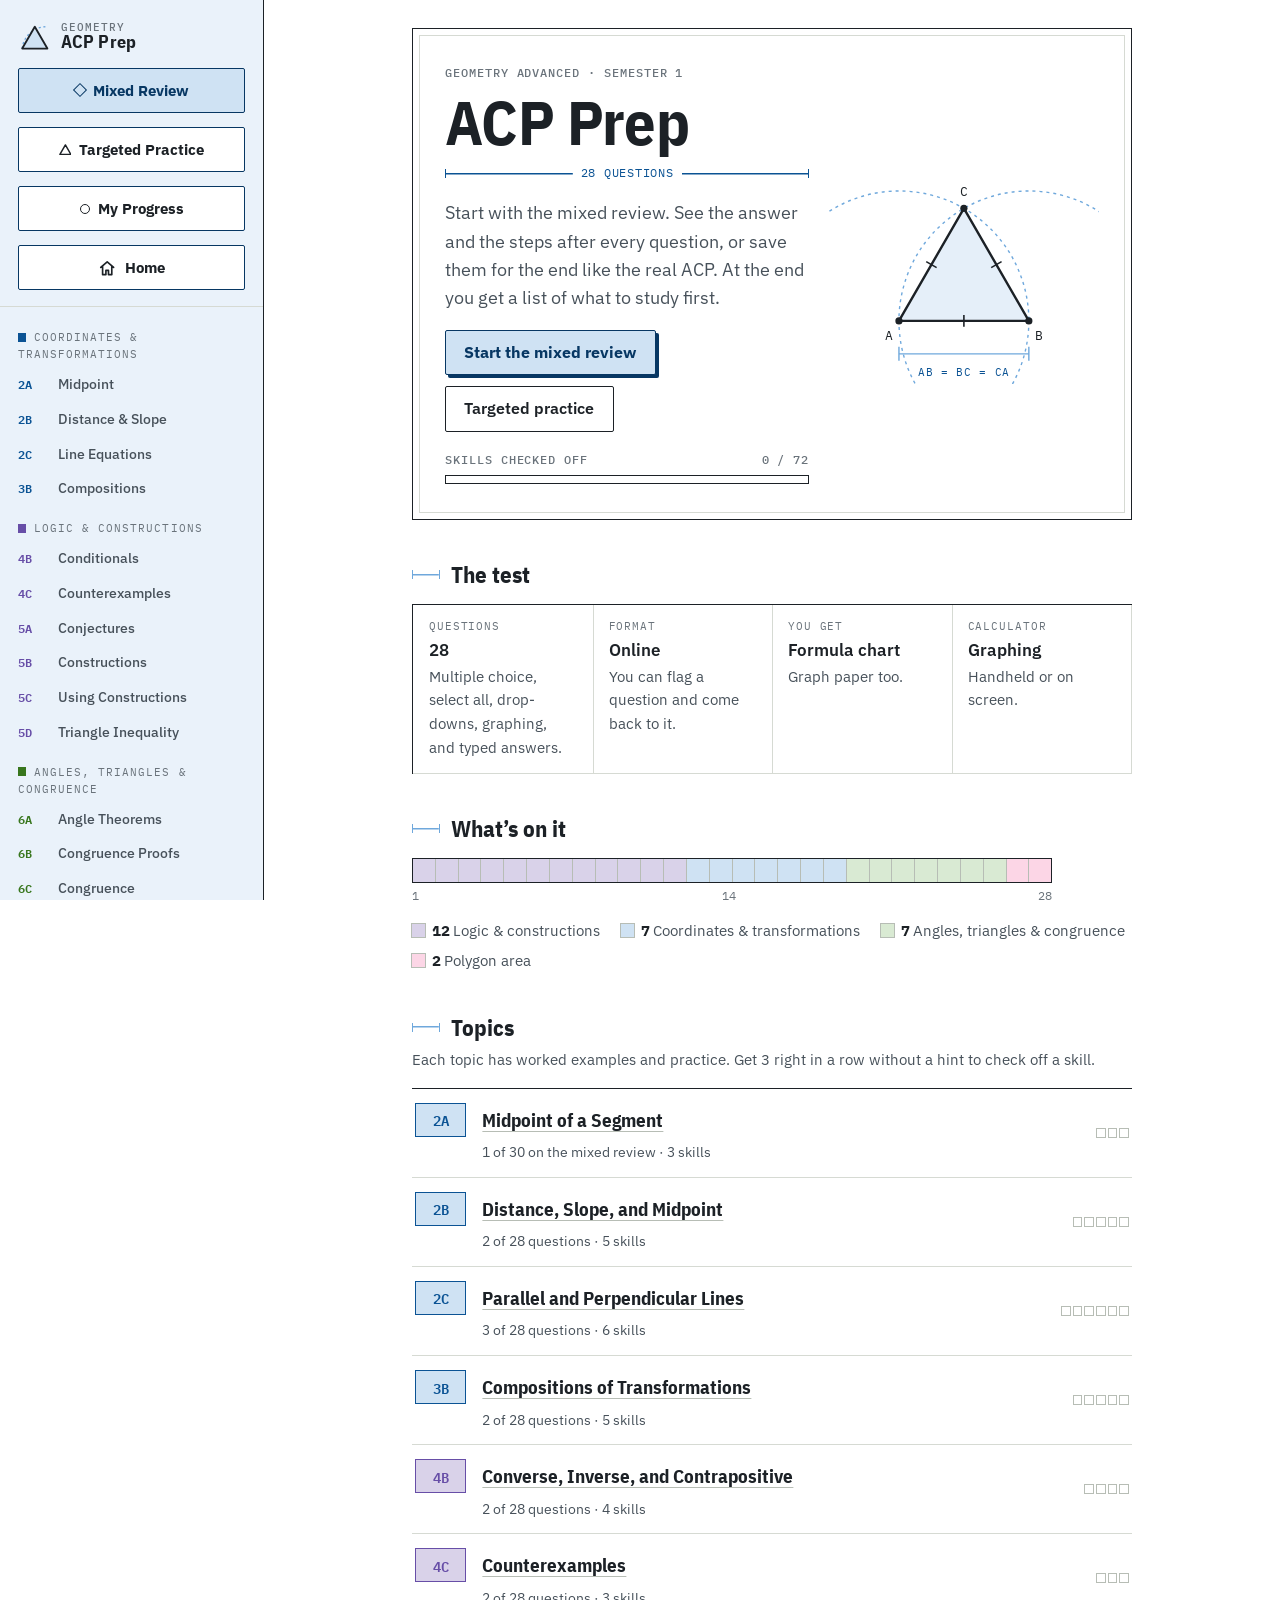
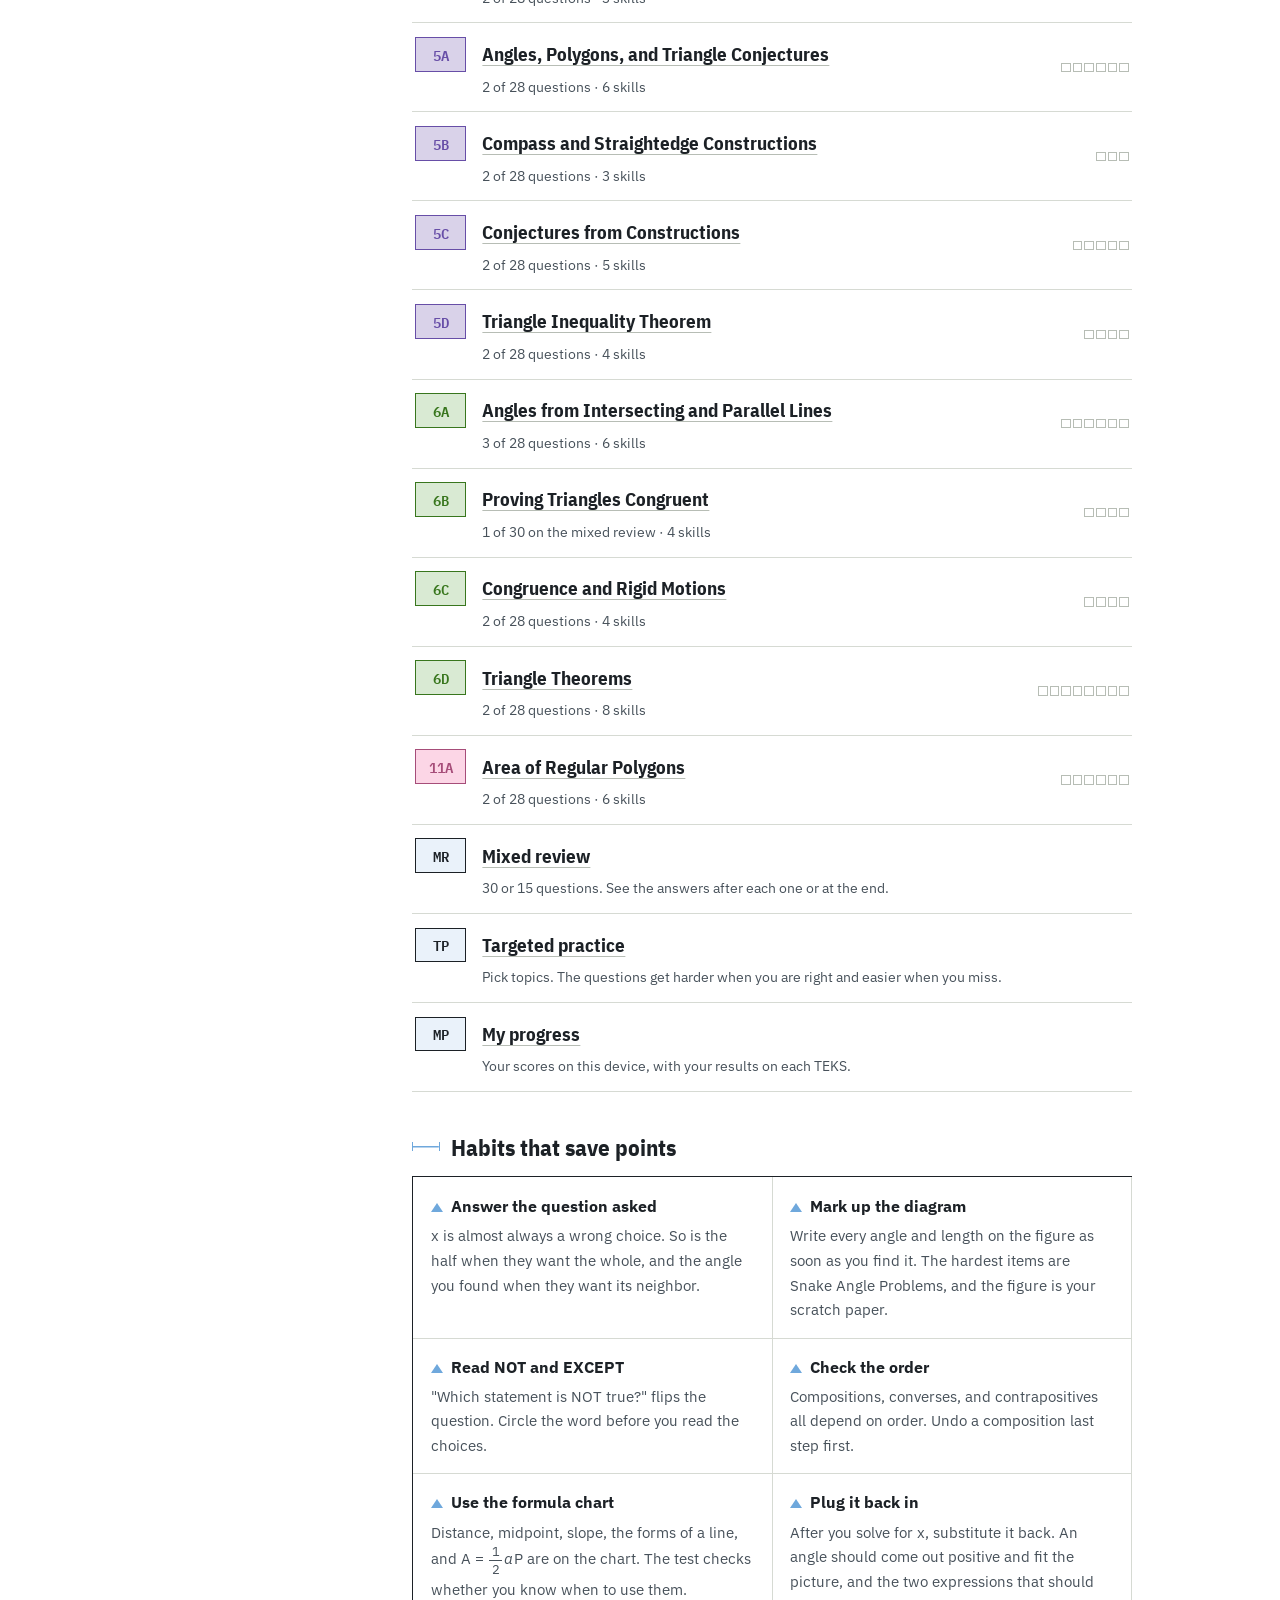
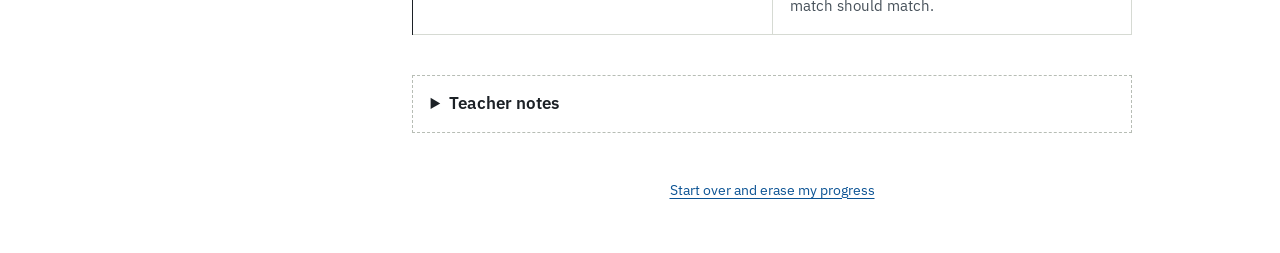
==== commit 3a68d7b0: "Title case the side buttons Co-Authored-By: Claude Opus 5.5 <noreply@anthropic.com> Claude-Session: " ====
--- a/geometry/index.html
+++ b/geometry/index.html
@@ -550,9 +550,9 @@
   <header class="side">
     <div class="side-top">
       <button class="brand" data-act="go" data-go="home" aria-label="Geometry ACP Prep home"><svg viewBox="0 0 40 40" aria-hidden="true"><path class="ba" d="M5 34 A 29 29 0 0 1 34 8"/><polygon class="bt" points="5,34 35,34 20,8"/></svg><span class="brand-t"><small>Geometry</small>ACP Prep</span></button>
-      <button class="mixbtn" data-act="go" data-go="mix" data-nav="mix">Mixed review</button>
-      <button class="mixbtn alt tpbtn" data-act="go" data-go="tp" data-nav="tp"><svg class="tri" viewBox="0 0 14 12.5" aria-hidden="true"><polygon points="7,1 13,11.4 1,11.4"/></svg>Targeted practice</button>
-      <button class="mixbtn alt" data-act="go" data-go="prog" data-nav="prog">My progress</button>
+      <button class="mixbtn" data-act="go" data-go="mix" data-nav="mix">Mixed Review</button>
+      <button class="mixbtn alt tpbtn" data-act="go" data-go="tp" data-nav="tp"><svg class="tri" viewBox="0 0 14 12.5" aria-hidden="true"><polygon points="7,1 13,11.4 1,11.4"/></svg>Targeted Practice</button>
+      <button class="mixbtn alt" data-act="go" data-go="prog" data-nav="prog">My Progress</button>
       <a class="mixbtn homelink" href="../index.html"><svg class="hico" viewBox="0 0 20 20" aria-hidden="true"><path d="M3 9.2 10 3l7 6.2M5 7.6V17h3.6v-4.6h2.8V17H15V7.6"/></svg>Home</a>
     </div>
     <nav class="tabs" aria-label="Topics" id="tabs"></nav>
@@ -4168,7 +4168,7 @@
 /* ---------- render ---------- */
 function renderTabs() {
   const nav = document.getElementById('tabs'); if (!nav) return;
-  let h = `<button class="tab xt" data-act="go" data-go="tp" data-nav="tp"><span class="tt">Targeted practice</span></button><button class="tab xt" data-act="go" data-go="prog" data-nav="prog"><span class="tt">My progress</span></button>`;
+  let h = `<button class="tab xt" data-act="go" data-go="tp" data-nav="tp"><span class="tt">Targeted Practice</span></button><button class="tab xt" data-act="go" data-go="prog" data-nav="prog"><span class="tt">My Progress</span></button>`;
   for (const k of ['coord', 'logic', 'proof', 'fig']) {
     h += `<p class="grp c-${k}">${STRANDS[k].short}</p>`;
     h += TEKS.filter(t => t.strand === k).map(t => { const all = doneCount(t.skills) === t.skills.length; return `<button class="tab c-${t.strand}" data-act="go" data-go="${t.code}" data-nav="${t.code}" title="${esc(t.title)}"><span class="n">${t.code}</span><span class="tt">${t.short}</span>${all ? '<span class="tck" aria-label="all skills checked off">✓</span>' : ''}</button>`; }).join('');
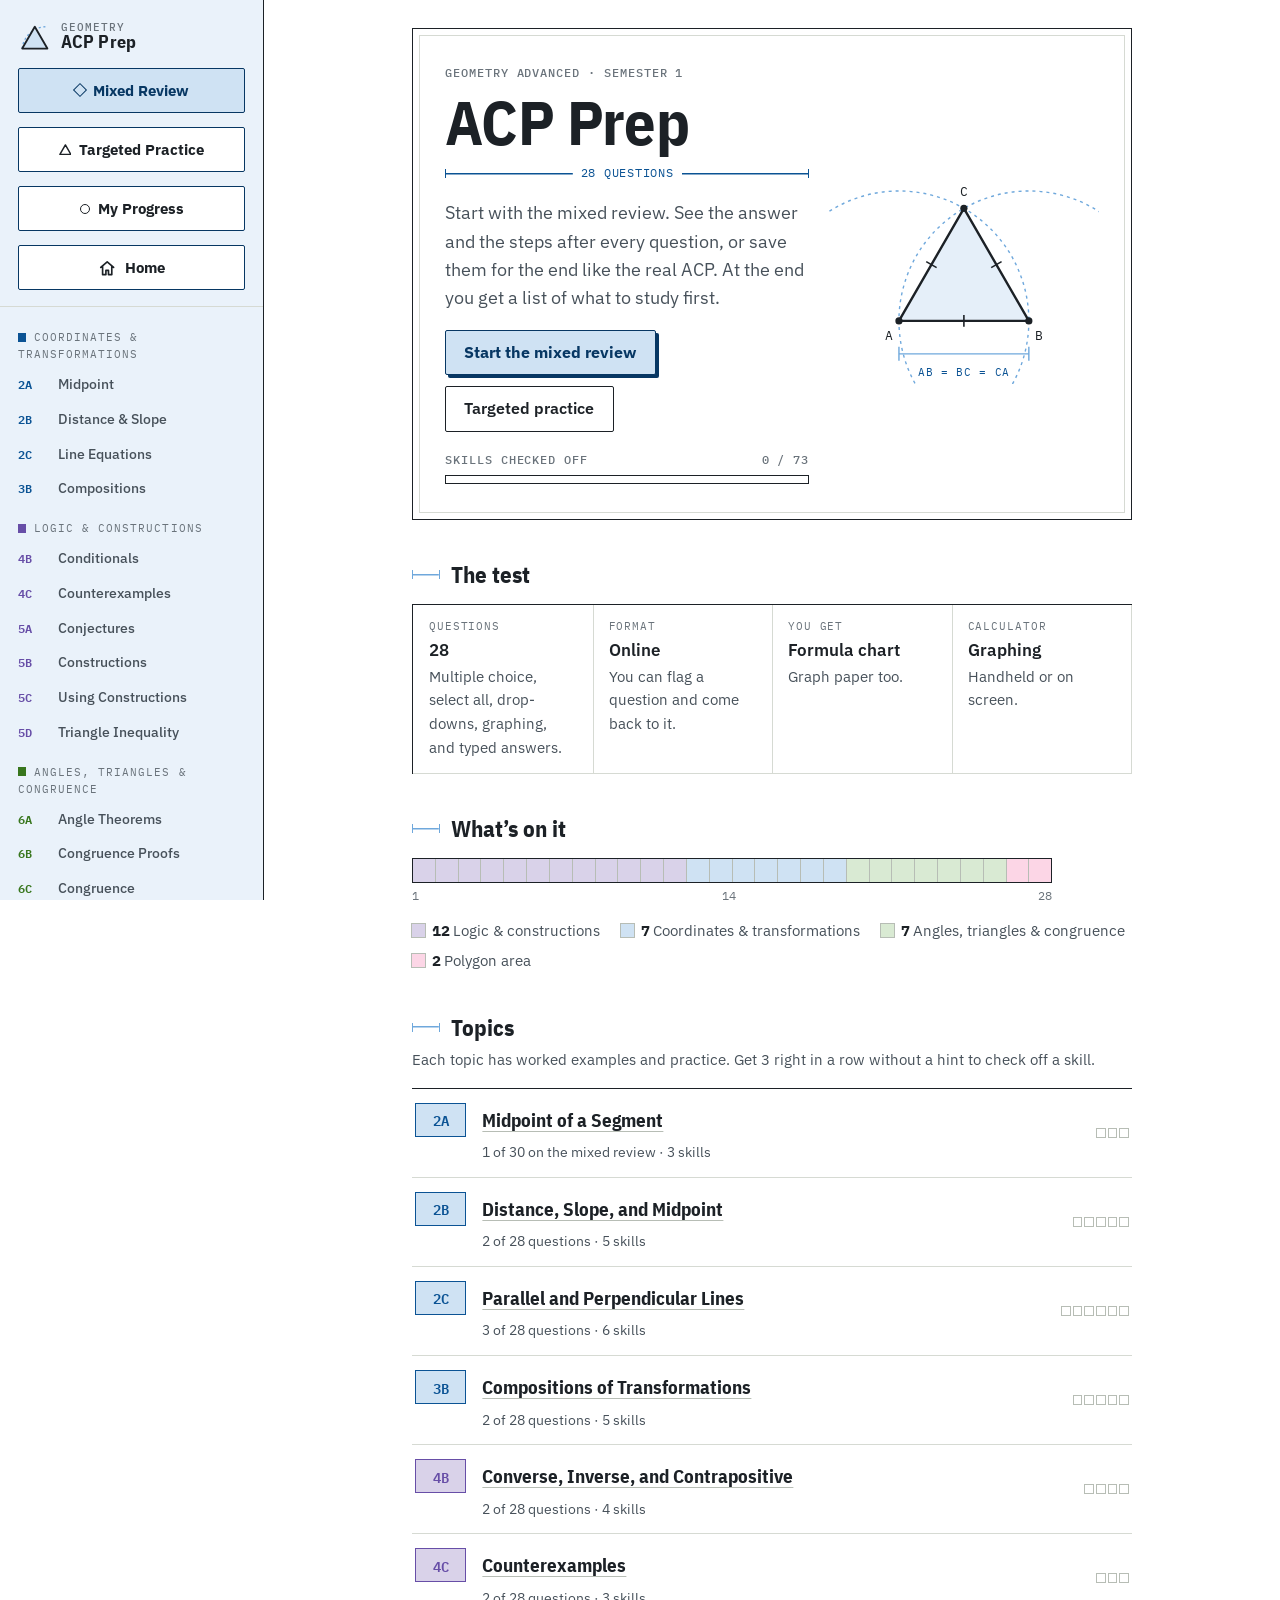
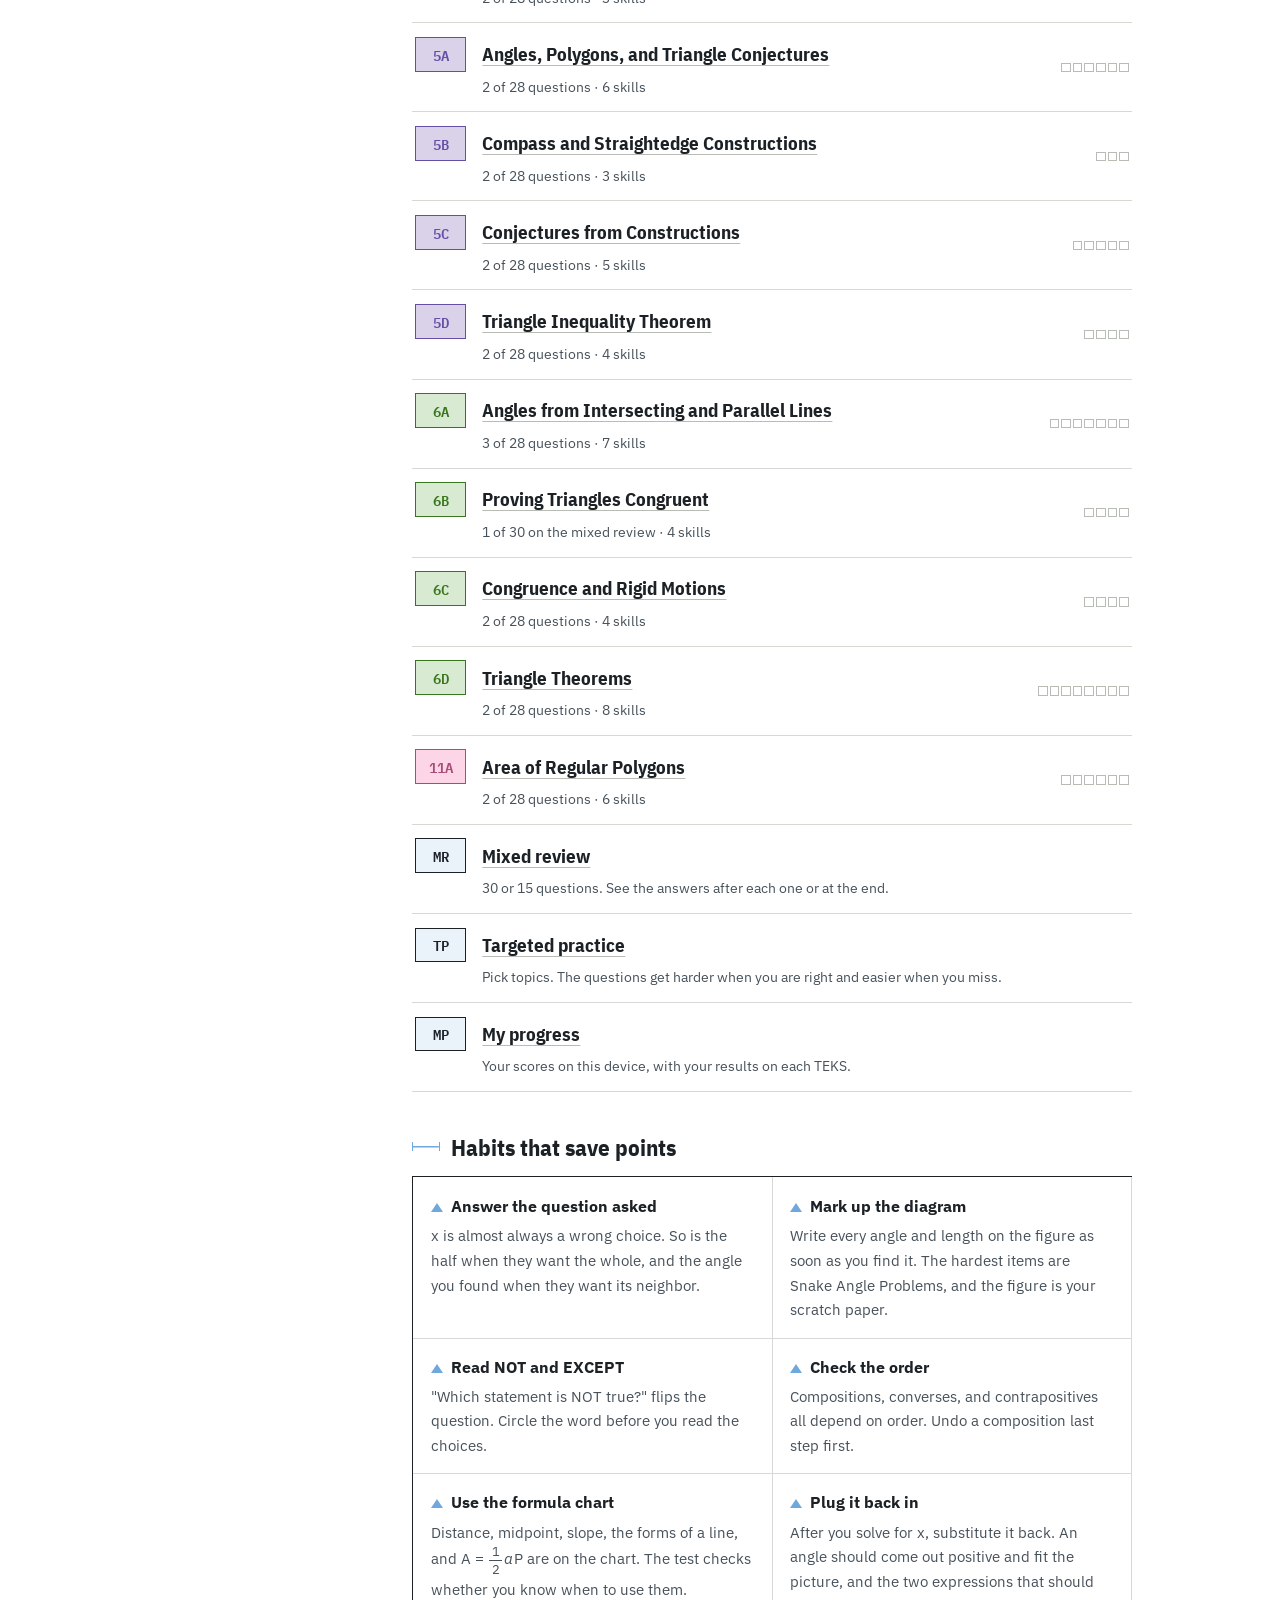
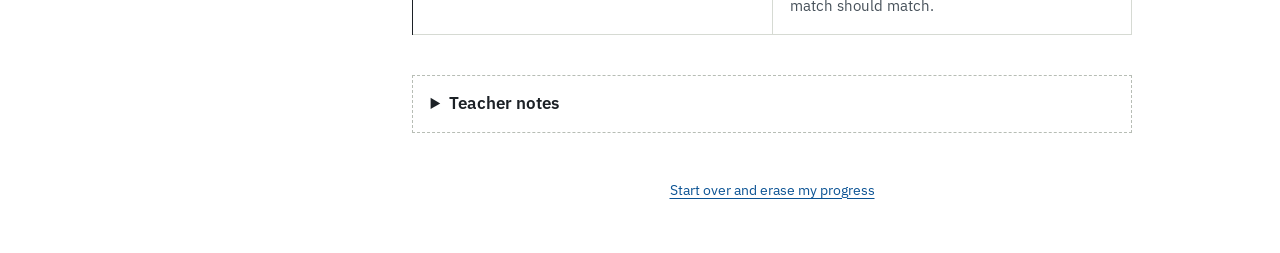
==== commit 0f385239: "Geometry 6A: quadrilaterals inscribed in a circle (lesson and practice) Co-Authored-By: Claude Opus " ====
--- a/geometry/index.html
+++ b/geometry/index.html
@@ -3300,12 +3300,59 @@
     opts, rows: K.rows.slice(1).map((r, i) => ({ t: `${i + 2}. ${r[0]}`, ans: r[1] - 1 })),
     hint: 'Each given fact turns into congruent parts: a midpoint gives two segments, a bisector gives two angles. Then look for parts the figure gives for free.', steps: stepsAll };
 } };
+
+/* ===================== G.6A: quadrilaterals inscribed in a circle ===================== */
+const QN = ['WXYZ', 'ABCD', 'PQRS', 'JKLM', 'EFGH', 'RSTU'];
+function cycScene() {
+  let arcs;
+  for (let t = 0; t < 500; t++) { arcs = [0, 0, 0].map(() => 2 * rint(25, 70)); const last = 360 - arcs.reduce((x, y) => x + y, 0); if (last < 50 || last > 140) continue; arcs.push(last); const ang = [0, 1, 2, 3].map(i => (arcs[(i + 1) % 4] + arcs[(i + 2) % 4]) / 2); if (ang.every(a => a >= 55 && a <= 125) && new Set(ang).size === 4) break; }
+  // vertex i sits between arc i-1 and arc i; its angle intercepts the two arcs not touching it
+  const ang = [0, 1, 2, 3].map(i => (arcs[(i + 1) % 4] + arcs[(i + 2) % 4]) / 2);
+  const start = rint(100, 160), pos = []; let th = start;
+  for (let i = 0; i < 4; i++) { pos.push(th); th -= arcs[i]; }
+  return { ang, pos, nm: pick(QN).split('') };
+}
+function cycFig(sc, labels) {
+  const F = new Fig(), R = 100, pt = a => [R * Math.cos(a * Math.PI / 180), -R * Math.sin(a * Math.PI / 180)];
+  F.raw(`<circle class="ln" cx="0" cy="0" r="${R}" fill="none"/>`, [[-R, -R], [R, R]]);
+  const P = sc.pos.map(pt); F.poly(P, 'pf');
+  F.dot([0, 0]); F.text([10, -6], 'O', { cls: 'lb b', size: 14 });
+  P.forEach((q, i) => { F.dot(q); F.at(q, sc.pos[i], 15, sc.nm[i], { cls: 'lb b' }); if (labels && labels[i]) { const c = [0.62 * q[0], 0.62 * q[1]]; F.text([c[0], c[1] + 5], labels[i], { size: 13, plain: !/`/.test(labels[i]) }); } });
+  return F.svg(`Quadrilateral ${sc.nm.join('')} with all four vertices on circle O`, { scale: 1.1 });
+}
+S['6a_cyclic'] = { se: 'G.6A', name: 'Quadrilateral inscribed in a circle', w: 2, gen() {
+  const sc = cycScene(), nm = sc.nm, A = sc.ang, i = rint(0, 3), o = (i + 2) % 4, n1 = (i + 1) % 4, quad = nm.join('');
+  const kind = G.LV >= 2 ? pick(['alg', 'alg', 'adj', 'one']) : pick(['one', 'one', 'adj', 'alg']);
+  const lead = `Quadrilateral ${quad} is inscribed in circle O.`;
+  const rule = ['A quadrilateral inscribed in a circle has opposite angles that are supplementary: they add to 180°.', null];
+  if (kind === 'one') {
+    return { type: 'num', lead: lead + ` \`m∠${nm[i]} = ${A[i]}°\`.`, fig: cycFig(sc), q: `What is the measure of ∠${nm[o]} in degrees?`.replace(/∠(\w)/, '`∠$1`'), answer: A[o], unit: 'degrees', pre: `m∠${nm[o]} =`,
+      traps: [{ v: A[i], why: 'Opposite angles of an inscribed quadrilateral are supplementary, not congruent.' }, { v: 360 - A[i], why: 'Opposite angles add to 180°, not 360°.' }, { v: 90 - A[i], why: 'Opposite angles add to 180°, not 90°.' }],
+      hint: `∠${nm[i]} and ∠${nm[o]} are opposite angles.`, steps: [rule, [`∠${nm[i]} and ∠${nm[o]} are opposite.`, `m∠${nm[o]} = 180° - ${A[i]}° = ${A[o]}°`]] };
+  }
+  if (kind === 'adj') {
+    const fig = cycFig(sc);
+    return { type: 'mc', lead: lead + ` \`m∠${nm[i]} = ${A[i]}°\` and \`m∠${nm[n1]} = ${A[n1]}°\`.`, fig, q: `What is \`m∠${nm[(n1 + 2) % 4]}\`?`,
+      choices: G.numMC({ v: A[(n1 + 2) % 4] }, [{ v: A[o], why: `That is the angle opposite ∠${nm[i]}. Find the angle opposite ∠${nm[n1]}.` }, { v: A[n1], why: 'Opposite angles are supplementary, not congruent.' }, { v: 360 - A[i] - A[n1], why: 'That is the sum of the other two angles. Use the opposite angle instead.' }, { v: 180 - A[i], why: `∠${nm[i]} is not opposite ∠${nm[(n1 + 2) % 4]}.` }], '°'),
+      hint: `Which given angle is across from ∠${nm[(n1 + 2) % 4]}?`, steps: [rule, [`∠${nm[n1]} and ∠${nm[(n1 + 2) % 4]} are opposite.`, `180° - ${A[n1]}° = ${A[(n1 + 2) % 4]}°`]] };
+  }
+  // algebra: opposite angles as expressions
+  let a, b, c, d, x;
+  for (let t = 0; t < 400; t++) { a = rint(2, 5); c = rint(1, 4); x = rint(8, 30); if (a === c) continue; b = A[i] - a * x; d = A[o] - c * x; if (Math.abs(b) <= 40 && Math.abs(d) <= 40 && b && d) break; }
+  const ex = (k, m) => `${k}x ${m < 0 ? '-' : '+'} ${Math.abs(m)}`;
+  const wantX = G.rnd() < 0.4, ans = wantX ? x : A[i], intv = v => Number.isInteger(v) ? v : NaN;
+  const steps = [rule, [`∠${nm[i]} and ∠${nm[o]} are opposite, so their measures add to 180.`, `(${ex(a, b)}) + (${ex(c, d)}) = 180`], ['Combine like terms.', `${a + c}x ${b + d < 0 ? '-' : '+'} ${Math.abs(b + d)} = 180`], ['Solve for x.', `${a + c}x = ${180 - b - d}`], ['Divide.', `x = ${x}`]];
+  if (!wantX) steps.push(['Substitute to find the angle.', `m∠${nm[i]} = ${a}(${x}) ${b < 0 ? '-' : '+'} ${Math.abs(b)} = ${A[i]}°`]);
+  return { type: 'mc', lead: lead + ` \`m∠${nm[i]} = (${ex(a, b)})°\` and \`m∠${nm[o]} = (${ex(c, d)})°\`.`, fig: cycFig(sc), q: wantX ? 'What is the value of x?' : `What is \`m∠${nm[i]}\`?`,
+    choices: G.numMC({ v: ans }, wantX ? [{ v: intv((360 - b - d) / (a + c)), why: 'Opposite angles add to 180°, not 360°.' }, { v: intv((d - b) / (a - c)), why: 'Opposite angles are supplementary, not congruent.' }, { v: A[i], why: 'That is the angle measure, not x.' }] : [{ v: x, why: 'That is x. Substitute it to find the angle.' }, { v: A[o], why: `That is m∠${nm[o]}. The question asks for m∠${nm[i]}.` }, { v: intv(a * ((d - b) / (a - c)) + b), why: 'Opposite angles are supplementary, not congruent.' }], wantX ? '' : '°'),
+    hint: 'Opposite angles of an inscribed quadrilateral add to 180°. Write an equation.', steps };
+} };
 })(GEO);
 
 (function (G) {
 'use strict';
 const D = {
-  '2a_midpoint': 1, '2a_mid_numline': 1, '2a_mid_graph': 1, '6b_which': 1, '6b_free': 1, '6b_need': 2, '6b_proof': 2,
+  '2a_midpoint': 1, '2a_mid_numline': 1, '2a_mid_graph': 1, '6b_which': 1, '6b_free': 1, '6b_need': 2, '6b_proof': 2, '6a_cyclic': 1,
   '2b_classify': 1, '2b_map': 1, '2b_midpoint': 1, '2b_verify': 2, '2b_polygon': 2,
   '2c_parallel': 1, '2c_perp_std': 1, '2c_hv': 1, '2c_perp_dec': 1, '2c_yint': 2, '2c_forms': 3,
   '3b_compose_graph': 1, '3b_preimage': 1, '3b_plot': 2, '3b_rule': 2, '3b_dil_center': 3,
@@ -3336,7 +3383,7 @@
   'G.5B': [{ k: 'arcs', name: 'Name a construction from its arcs', w: 4, s: ['5b_identify'] }, { k: 'words', name: 'Match a construction to its result', w: 2, s: ['5b_words'] }, { k: 'steps', name: 'Order the steps of a construction', w: 2, s: ['5b_steps'] }],
   'G.5C': [{ k: 'pbis', name: 'Perpendicular bisector: halves and right angles', w: 3, s: ['5c_double', '5c_twopart'] }, { k: 'abis', name: 'Angle bisector: two equal angles', w: 3, s: ['5c_bisector'] }, { k: 'name', name: 'Which special segment a construction makes', w: 2, s: ['5c_name'] }, { k: 'must', name: 'What a construction guarantees', w: 2, s: ['5c_must'] }],
   'G.5D': [{ k: 'third', name: 'Range for the third side', w: 3, s: ['5d_possible', '5d_range', '5d_count'] }, { k: 'sets', name: 'Which three lengths make a triangle', w: 2, s: ['5d_sets'] }],
-  'G.6A': [{ k: 'par', name: 'Angles from parallel lines and a transversal', w: 4, s: ['6a_aux', '6a_expr', '6a_busy', '6a_chain'] }, { k: 'int', name: 'Intersecting lines: vertical angles, linear pairs, perpendicular rays', w: 3, s: ['6a_linvert', '6a_perp'] }],
+  'G.6A': [{ k: 'par', name: 'Angles from parallel lines and a transversal', w: 4, s: ['6a_aux', '6a_expr', '6a_busy', '6a_chain'] }, { k: 'int', name: 'Intersecting lines: vertical angles, linear pairs, perpendicular rays', w: 3, s: ['6a_linvert', '6a_perp'] }, { k: 'cyc', name: 'Opposite angles of a quadrilateral inscribed in a circle', w: 1.5, s: ['6a_cyclic'] }],
   'G.6C': [{ k: 'map', name: 'Rigid motions map one figure onto the other', w: 3, s: ['6c_corresp', '6c_sequence'] }, { k: 'parts', name: 'Corresponding parts of congruent figures', w: 3, s: ['6c_algebra', '6c_statement'] }],
   'G.6D': [{ k: 'iso', name: 'Base angles of isosceles triangles', w: 3, s: ['6d_isosceles', '6d_hard'] }, { k: 'sum', name: 'Triangle angle sum and exterior angles', w: 2, s: ['6d_anglesum', '6d_exterior'] }, { k: 'py', name: 'Pythagorean Theorem, its converse, and its proof', w: 1.5, s: ['6d_pythag', '6d_pyproof'] }, { k: 'mid', name: 'Midsegments', w: 2, s: ['6d_midsegment'] }, { k: 'median', name: 'Medians and the centroid', w: 2, s: ['6d_centroid'] }],
   'G.2A': [{ k: 'mid', name: 'Midpoint of a segment', w: 2, s: ['2a_midpoint'] }, { k: 'graph', name: 'Midpoint on a number line or a graph', w: 2, s: ['2a_mid_numline', '2a_mid_graph'] }],
@@ -3477,6 +3524,7 @@
       { t: 'The auxiliary line', rule: 'When a path bends between two parallel lines, draw a third parallel line through the bend. It splits the bend into two alternate interior angles.', ex: ['6a_aux', 3], watch: 'If a marked angle is on the outside, use its supplement first.' },
       { t: 'The supplement trap', rule: 'Solve for x, find the angle, then check if the question asks for that angle or its neighbor. The answer is often the supplement.', ex: ['6a_expr', 4], watch: 'On real ACP items: choice A is x, choice B is the angle you found, and the answer is its supplement.' },
       { t: 'Busy figures: one transversal at a time', rule: 'When a figure has extra lines, pick the transversal that goes through the angle you need. Trace it from one parallel line to the next. The angles you need sit where THAT transversal crosses the parallel lines. A line perpendicular to the parallel lines makes a right angle with every one of them, so it builds right triangles.', ex: ['6a_busy', 1], watch: 'Measures on other transversals are there to distract you. Read the three letters: the middle letter is the vertex.' },
+      { t: 'Quadrilaterals inscribed in a circle', rule: 'When all four vertices of a quadrilateral are on a circle, the quadrilateral is inscribed in the circle. Its opposite angles are supplementary: they add to 180°.', ex: ['6a_cyclic', 3], watch: 'Opposite angles add to 180°. They are not equal, and angles next to each other have no rule.' },
       { t: 'Snake Angle Problems', rule: 'Supplement, auxiliary line, alternate interior angles, linear pair, bisector. Write every angle on the figure as soon as you know it.', ex: ['6a_chain', 5, 40777], watch: 'A bisector means HALF. Setting the expression equal to the whole angle is a trap.' }
     ], tip: 'Before you calculate, label each angle acute or obtuse. Parallel lines only make two sizes of angle.' },
   { id: 'G.6B', code: '6B', items: 1, extra: true, strand: 'proof', short: 'Congruence Proofs', title: 'Proving Triangles Congruent',
@@ -3724,7 +3772,7 @@
       <li>When an SE gets more than one question, each comes from a different property the SE names (a parallel line and a perpendicular line for G.2C, a forward and a backward area problem for G.11A), so a right answer shows the idea, not one memorized problem type. In G.5A, one question is almost always polygon interior and exterior angles. The full list is under <b>What each SE tests</b> below.</li>
       <li>Students pick Medium, Hard, or Extra hard before they start. <b>Medium</b> is built to the level of the SchoolCity example items (2627000337): mostly multiple choice, 4 to 6 typed answers, and 1 or 2 of the three hardest example types (two-polygon chain, ex. 21; five-step parallel line chain, ex. 13; isosceles-parallel triangle, ex. 15). <b>Hard</b> uses the multi-step version of each SE, 6 to 9 typed answers, select-all and drop-down items, and at least 2 of the hardest types. <b>Extra hard</b> uses the hardest variant of every SE, all 3 hardest types, and turns most numeric multiple choice into typed entry.</li>
       <li>Students can skip questions and jump to any number in the grid, in any order. Each answer can be checked only once: checking shows right or wrong, why, and the worked steps, and then that question locks. They can finish early; answered but unchecked questions are graded as they are, and blank ones count as missed.</li>
-      <li>Numbers change every time, so students can retake it. Struck content (quadrilateral diagonals, circle angles, the equidistance proof) is never used.</li>
+      <li>Numbers change every time, so students can retake it. Struck content (quadrilateral diagonals, other circle angles, the equidistance proof) is never used. Quadrilaterals inscribed in a circle are practiced under G.6A, as in the example items.</li>
       <li>Before the review starts, students enter their name and class period. The completion record shows the difficulty, start time, finish time, time taken, score, and an attempt ID that matches the row in your Sheet. Ask students to show you that screen or use <b>Copy my results</b> to paste it into Google Classroom.</li>
       <li>${LOG_URL ? 'Google Sheet logging is <b>on</b>: each start and finish is sent to your sheet.' : 'To log every attempt to a Google Sheet automatically, follow the steps in <code>logging-apps-script.gs</code> and paste the web app address into <code>logUrl</code> in <code>settings.js</code> (in the main folder).'}</li>
       <li>Progress and results are saved in each student’s own browser. Nothing else is collected.</li>
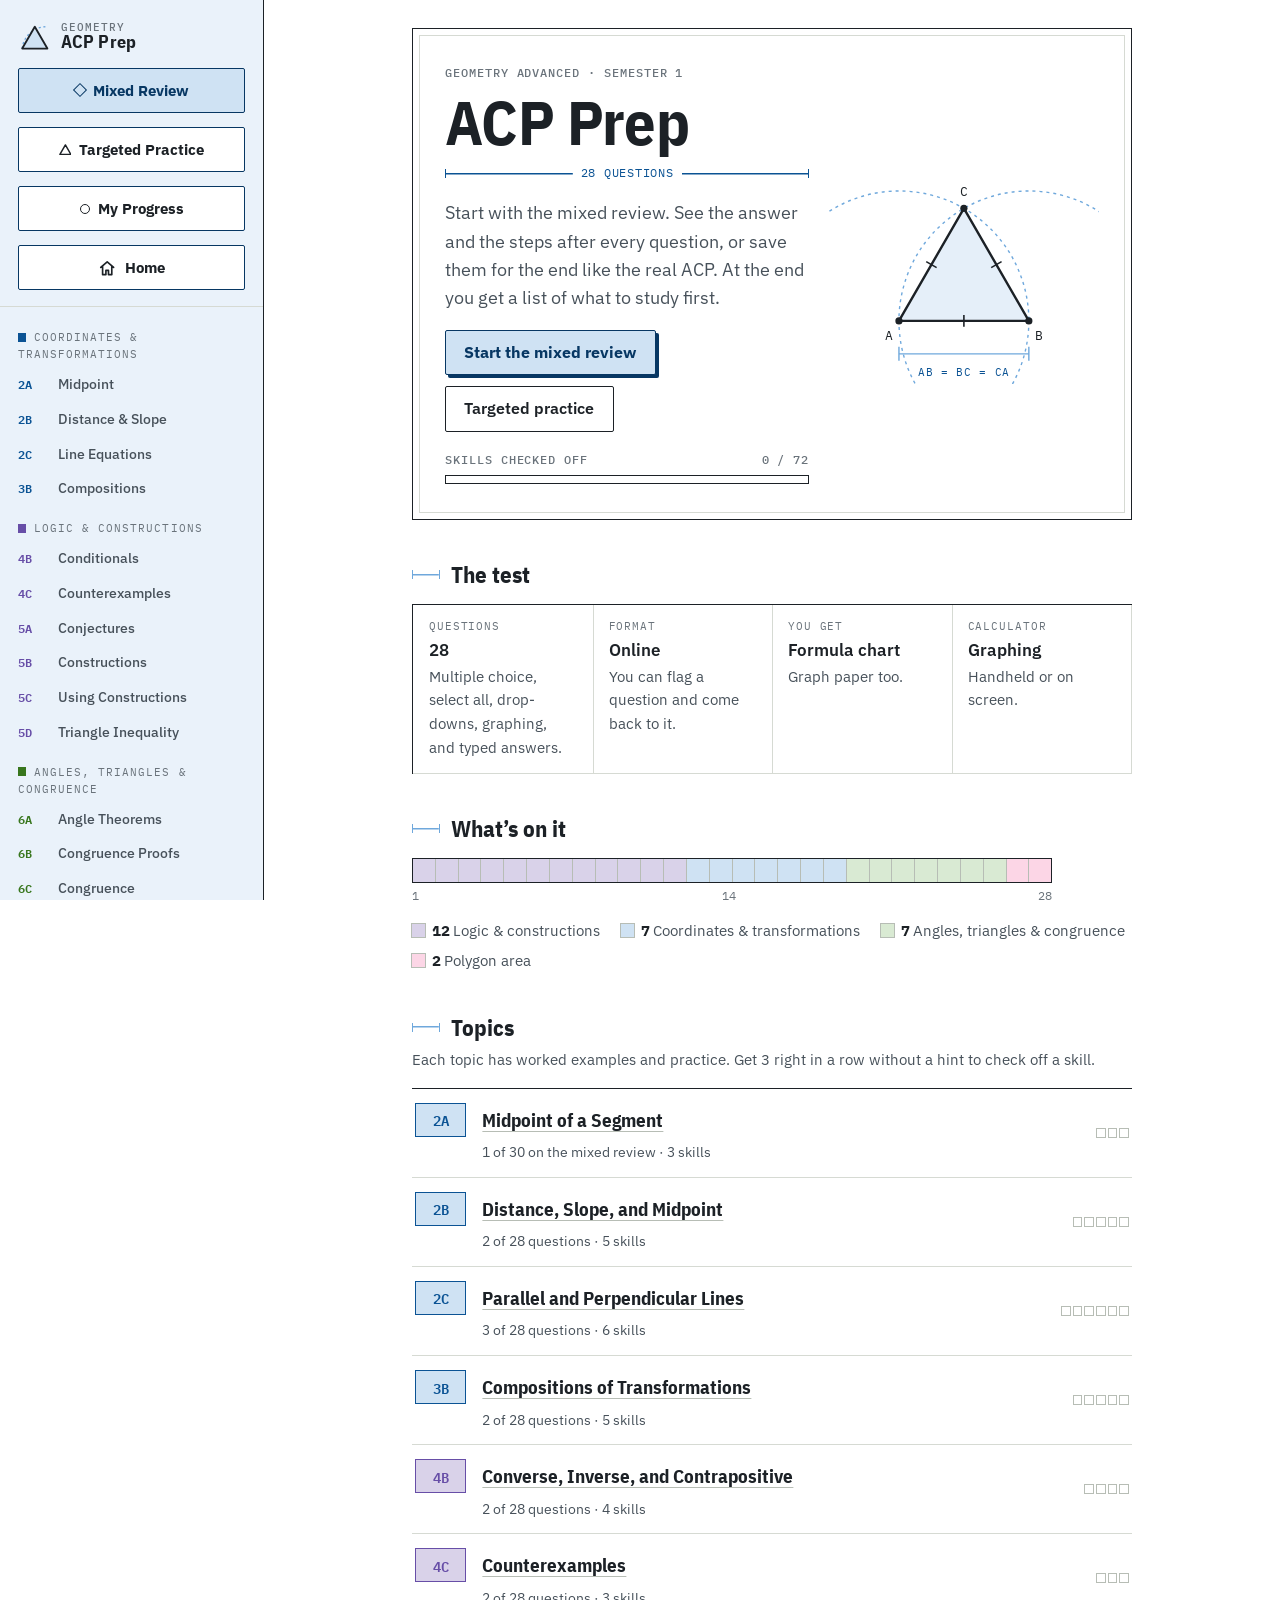
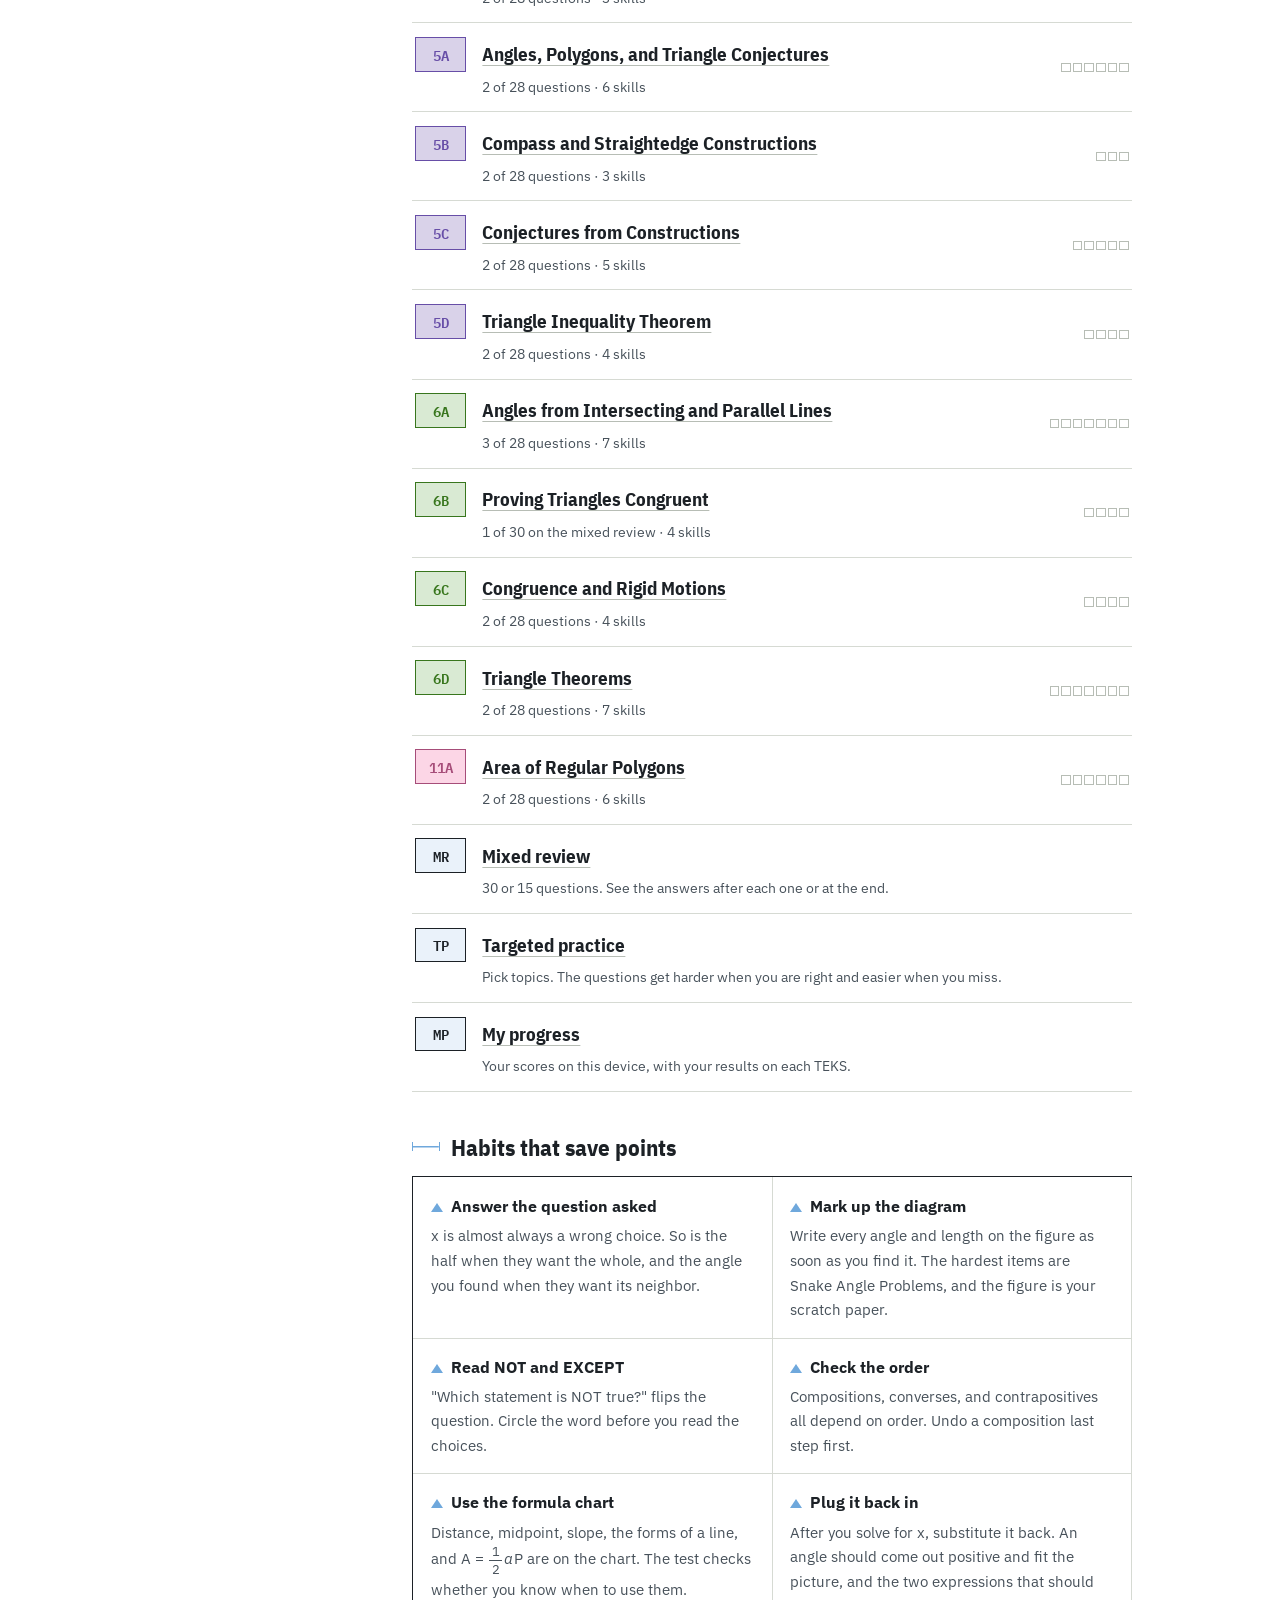
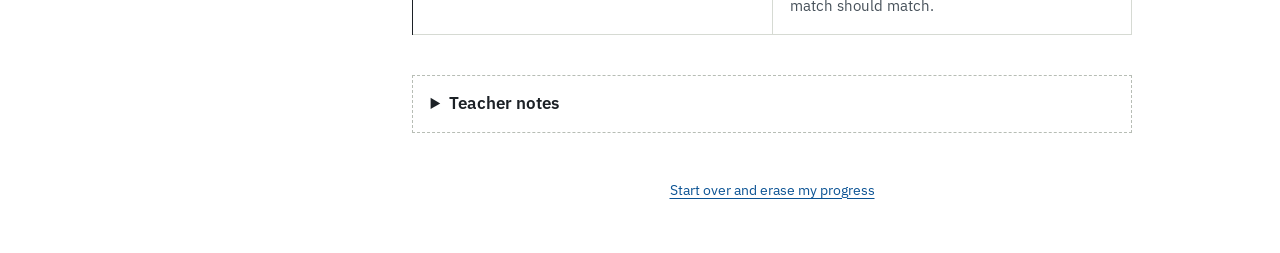
==== commit 7b18869b: "Remove triangle midsegment questions from Geometry Drops the 6d_midsegment skill from the mixed revi" ====
--- a/geometry/index.html
+++ b/geometry/index.html
@@ -394,6 +394,7 @@
 /* mixed review */
 .signin { display: grid; gap: 1.1rem; max-width: 30rem; }
 .field { display: grid; gap: .3rem; }
+.pracwho { margin: 0 0 .75rem; }
 .namerow { display: grid; grid-template-columns: repeat(auto-fit, minmax(13rem, 1fr)); gap: 1rem; }
 .namerow input { text-transform: capitalize; font-family: var(--f-mono); letter-spacing: .08em; }
 .field label, .modes legend { font-weight: 600; }
@@ -2789,24 +2790,6 @@
     hint: 'Think in thirds. The whole median CF is `{3/3}`, the long piece CG is `{2/3}`, and the short piece GF is `{1/3}`.', steps: [['The centroid cuts median `‾CF` into thirds. The long piece CG is `{2/3}` of CF, and the short piece GF is `{1/3}` of CF.', null, medFig('C')], [v === 'CG' ? `CG = ${given} is 2 thirds, so one third is ${n}.` : `GF = ${given} is 1 third.`, `GF = ${gf}, CG = ${cg}, CF = ${cf}`]] };
 } };
 
-S['6d_midsegment'] = { se: 'G.6D', name: 'Midsegment of a triangle (entry)', w: 2, gen() {
-  for (let t = 0; t < 300; t++) {
-    const x = rint(3, 15), a = rint(1, 5), b = rint(-5, 12), DE = a * x + b; if (DE <= 2) continue;
-    const c = rint(2, 9), d = 2 * DE - c * x; if (c === 2 * a || d === 0 || Math.abs(d) > 40) continue;
-    const ask = pick(['AC', 'AC', 'DE']), ans = ask === 'AC' ? 2 * DE : DE;
-    const A = [20, 190], B = [120, 30], C = [270, 190], D = mid(A, B), E = mid(B, C);
-    const draw = hl => { const F = new Fig(); F.poly([A, B, C], 'pf'); F.seg(D, E); if (hl) { F.hl(D, E); F.seg(A, C, 'hl2'); F.text([(D[0] + E[0]) / 2, D[1] - 8], 'half', { size: 13, cls: 'lb hl', plain: true }); F.text([(A[0] + C[0]) / 2, A[1] + 22], 'whole: 2 times DE', { size: 13, cls: 'lb hl2', plain: true }); }
-      F.ticks(A, D, 1); F.ticks(D, B, 1); F.ticks(B, E, 2); F.ticks(E, C, 2);
-      const c0 = ctr([A, B, C]); [[A, 'A'], [B, 'B'], [C, 'C']].forEach(([p, n]) => { F.dot(p); lbl(F, p, n, c0); }); F.dot(D); F.at(D, 150, 15, 'D', { cls: 'lb b' }); F.dot(E); F.at(E, 30, 15, 'E', { cls: 'lb b' });
-      return F.svg(hl ? 'The midsegment DE is half of the third side AC' : 'Triangle ABC with midsegment DE'); };
-    const xs = (d - b) / (a - c);
-    return { type: 'num', lead: `In \`△ABC\`, D is the midpoint of \`‾AB\` and E is the midpoint of \`‾BC\`. \`DE = ${ex(a, b)}\` and \`AC = ${ex(c, d)}\`.`, fig: draw(), q: `What is the length of \`‾${ask}\`?`, pre: `${ask} =`, answer: ans,
-      traps: [{ v: x, why: `x = ${x}. Substitute to find the length.` }, { v: ask === 'AC' ? DE : 2 * DE, why: ask === 'AC' ? 'That is DE. The third side is twice the midsegment.' : 'That is AC.' }, { v: Number.isFinite(xs) ? a * xs + b : NaN, why: 'DE and AC are not equal. A midsegment is half the third side.' }],
-      hint: 'The segment joining two midpoints is parallel to the third side and half as long.', steps: [['Midsegment theorem: the segment joining two midpoints is parallel to the third side and half as long. AC = 2(DE).', `${ex(c, d)} = 2(${ex(a, b)})`, draw(true)], ['Solve.', `x = ${x}`], ['Substitute.', `DE = ${DE}, AC = ${2 * DE}`]] };
-  }
-  return S['6d_midsegment'].gen();
-} };
-
 S['6d_exterior'] = { se: 'G.6D', name: 'Exterior angles and isosceles triangles', w: 2, gen() {
   const iso = G.rnd() < 0.55;
   const tri = (bAng, cAng) => { const tb = Math.tan(bAng * Math.PI / 180), tc = Math.tan(cAng * Math.PI / 180), w = Math.min(260, 210 * (tb + tc) / (tb * tc)), B = [20, 200], C = [20 + w, 200], A = G.interLines(B, add(B, dir(bAng)), C, add(C, dir(180 - cAng))); const Dp = [C[0] + 90, 200], F = new Fig();
@@ -3364,7 +3347,7 @@
   '5d_possible': 1, '5d_range': 1, '5d_sets': 2, '5d_count': 2,
   '6a_aux': 1, '6a_busy': 1, '6a_linvert': 1, '6a_chain': 3, '6a_expr': 2, '6a_perp': 2,
   '6c_corresp': 1, '6c_algebra': 1, '6c_statement': 2, '6c_sequence': 2,
-  '6d_isosceles': 1, '6d_hard': 3, '6d_centroid': 2, '6d_midsegment': 2, '6d_exterior': 2, '6d_anglesum': 1, '6d_pythag': 1, '6d_pyproof': 2,
+  '6d_isosceles': 1, '6d_hard': 3, '6d_centroid': 2, '6d_exterior': 2, '6d_anglesum': 1, '6d_pythag': 1, '6d_pyproof': 2,
   '11a_area': 1, '11a_apothem': 1, '11a_side': 2, '11a_units': 1, '11a_radius': 3, '11a_context': 2
 };
 Object.keys(G.SKILLS).forEach(id => { G.SKILLS[id].d = D[id] || 1; });
@@ -3385,7 +3368,7 @@
   'G.5D': [{ k: 'third', name: 'Range for the third side', w: 3, s: ['5d_possible', '5d_range', '5d_count'] }, { k: 'sets', name: 'Which three lengths make a triangle', w: 2, s: ['5d_sets'] }],
   'G.6A': [{ k: 'par', name: 'Angles from parallel lines and a transversal', w: 4, s: ['6a_aux', '6a_expr', '6a_busy', '6a_chain'] }, { k: 'int', name: 'Intersecting lines: vertical angles, linear pairs, perpendicular rays', w: 3, s: ['6a_linvert', '6a_perp'] }, { k: 'cyc', name: 'Opposite angles of a quadrilateral inscribed in a circle', w: 1.5, s: ['6a_cyclic'] }],
   'G.6C': [{ k: 'map', name: 'Rigid motions map one figure onto the other', w: 3, s: ['6c_corresp', '6c_sequence'] }, { k: 'parts', name: 'Corresponding parts of congruent figures', w: 3, s: ['6c_algebra', '6c_statement'] }],
-  'G.6D': [{ k: 'iso', name: 'Base angles of isosceles triangles', w: 3, s: ['6d_isosceles', '6d_hard'] }, { k: 'sum', name: 'Triangle angle sum and exterior angles', w: 2, s: ['6d_anglesum', '6d_exterior'] }, { k: 'py', name: 'Pythagorean Theorem, its converse, and its proof', w: 1.5, s: ['6d_pythag', '6d_pyproof'] }, { k: 'mid', name: 'Midsegments', w: 2, s: ['6d_midsegment'] }, { k: 'median', name: 'Medians and the centroid', w: 2, s: ['6d_centroid'] }],
+  'G.6D': [{ k: 'iso', name: 'Base angles of isosceles triangles', w: 3, s: ['6d_isosceles', '6d_hard'] }, { k: 'sum', name: 'Triangle angle sum and exterior angles', w: 2, s: ['6d_anglesum', '6d_exterior'] }, { k: 'py', name: 'Pythagorean Theorem, its converse, and its proof', w: 1.5, s: ['6d_pythag', '6d_pyproof'] }, { k: 'median', name: 'Medians and the centroid', w: 2, s: ['6d_centroid'] }],
   'G.2A': [{ k: 'mid', name: 'Midpoint of a segment', w: 2, s: ['2a_midpoint'] }, { k: 'graph', name: 'Midpoint on a number line or a graph', w: 2, s: ['2a_mid_numline', '2a_mid_graph'] }],
   'G.6B': [{ k: 'name', name: 'Name the shortcut: SSS, SAS, ASA, AAS, HL', w: 3, s: ['6b_which', '6b_free'] }, { k: 'need', name: 'What else is needed, and reasons in a proof', w: 2, s: ['6b_need', '6b_proof'] }],
   'G.11A': [{ k: 'fwd', name: 'Find the area: A = ½aP', w: 3, s: ['11a_area', '11a_units', '11a_radius', '11a_context'] }, { k: 'back', name: 'Work backward to the apothem or side', w: 2, s: ['11a_apothem', '11a_side'] }]
@@ -3546,7 +3529,7 @@
     ], tip: 'Write the correspondence as arrows (J → T, K → U, L → V) before reading the choices.' },
   { id: 'G.6D', code: '6D', items: 2, strand: 'proof', short: 'Triangle Theorems', title: 'Triangle Theorems',
     teks: 'Verify theorems about the relationships in triangles, including proof of the Pythagorean Theorem, the sum of interior angles, base angles of isosceles triangles, midsegments, and medians, and apply these relationships to solve problems.',
-    why: 'Angle sum, isosceles base angles, exterior angles, midsegments, the centroid, and the Pythagorean Theorem with its proof. The hardest items stack three of these.',
+    why: 'Angle sum, isosceles base angles, exterior angles, the centroid, and the Pythagorean Theorem with its proof. The hardest items stack three of these.',
     moves: [
       { t: 'Isosceles base angles', rule: 'The angles opposite the congruent sides are congruent. Count the base angle twice in the angle sum.', ex: ['6d_isosceles', 4], watch: 'The angle the question asks for may be the one with no label. It equals the other base angle.' },
       { t: 'Centroid: thirds of a median', rule: 'The centroid cuts each median into thirds. Call the whole median `{3/3}`. The long piece, from the vertex to the centroid, is `{2/3}` of the median. The short piece, from the centroid to the midpoint, is `{1/3}`. So the long piece is 2 times the short piece.', ex: ['6d_centroid', 3], watch: 'The two pieces are not equal. The whole median is 3 short pieces: long piece (2 of them) plus short piece (1).' },
@@ -3554,7 +3537,7 @@
       { t: 'Pythagorean Theorem', rule: 'In a right triangle, `a² + b² = c²`, where c is the hypotenuse, across from the right angle. The converse works too: if the squares of the two shorter sides add to the square of the longest side, the triangle is a right triangle.', ex: ['6d_pythag', 1], watch: 'Finding a leg? Subtract: `b² = c² - a²`. Adding gives a side longer than the hypotenuse, which is impossible.' },
       { t: 'Prove it with area', rule: 'Put four copies of the right triangle inside a square with side a + b. The hypotenuses make a square of area c² in the middle. Find the big area two ways: `(a + b)² = c² + 4({1/2}ab)`. Expand and subtract 2ab from both sides to get `a² + b² = c²`.', ex: ['6d_pyproof', 1], watch: '`(a + b)²` is not `a² + b²`. It has a middle term, 2ab.' },
       { t: 'Stack the theorems (the hardest item type)', rule: 'Isosceles base angles, then corresponding angles from parallel lines, then congruent triangles, then the angle sum.', ex: ['6d_hard', 7, 56877], watch: 'The base angle itself is always a wrong choice. Keep going.' }
-    ], tip: 'Midsegments: a segment joining two midpoints is parallel to the third side and half as long.' },
+    ], tip: 'Mark what you know on the figure first: tick marks for congruent sides, then fill in every angle you can.' },
   { id: 'G.11A', code: '11A', items: 2, strand: 'fig', short: 'Polygon Area', title: 'Area of Regular Polygons',
     teks: 'Apply the formula for the area of regular polygons to solve problems using appropriate units of measure.',
     why: 'One formula, `A = {1/2}aP`. The ACP uses it forward and backward.',
@@ -3697,7 +3680,7 @@
   const s = st ? Math.min(st.s, 3) : 0;
   return `<span class="dots" aria-label="${s} of 3 in a row">${[0, 1, 2].map(i => `<i class="${i < s ? 'on' : ''}"></i>`).join('')}</span>`;
 }
-const skName = sid => { const n = G.SKILLS[sid].name, hard = /\(hardest\)/.test(n); return esc(n.replace(/\s*\((entry|drop-down|select all|hardest)\)/g, '')) + (hard ? ' <span class="hb">Hardest</span>' : ''); };
+const skName = sid => { const n = G.SKILLS[sid] ? G.SKILLS[sid].name : 'Removed skill', hard = /\(hardest\)/.test(n); return esc(n.replace(/\s*\((entry|drop-down|select all|hardest)\)/g, '')) + (hard ? ' <span class="hb">Hardest</span>' : ''); };
 const squares = skills => `<span class="sq">${skills.map(s => `<i class="${isDone(s) ? 'on' : ''}" title="${esc(G.SKILLS[s].name)}"></i>`).join('')}</span>`;
 const doneCount = list => list.filter(isDone).length;
 function lastResult() { const r = (saved.results || []).filter(x => x.kind !== 'tp'); return r.length ? r[r.length - 1] : null; }
@@ -3848,8 +3831,9 @@
   return `${name}: ${s} in a row. Get 3 right in a row, without a hint, to check it off.`;
 }
 function practice(t) {
+  if (pracGate()) return pracSignIn();
   const P = ensurePrac(t.code);
-  let h = `<div class="chips" role="group" aria-label="Choose a skill">${t.skills.map(s => `<button class="chip" data-act="skill" data-skill="${s}" aria-pressed="${P.src === s}">${skName(s)}${dots(s)}</button>`).join('')}<button class="chip" data-act="skill" data-skill="mix" aria-pressed="${P.src === 'mix'}">Mix them all</button></div>
+  let h = (LOG_URL ? pracBar(pracWho()) : '') + `<div class="chips" role="group" aria-label="Choose a skill">${t.skills.map(s => `<button class="chip" data-act="skill" data-skill="${s}" aria-pressed="${P.src === s}">${skName(s)}${dots(s)}</button>`).join('')}<button class="chip" data-act="skill" data-skill="mix" aria-pressed="${P.src === 'mix'}">Mix them all</button></div>
     <div class="lvrow" role="group" aria-label="Difficulty"><span class="fine">Difficulty:</span>${[1, 2, 3].map(m => `<button class="chip sm${(S.plv || 1) === m ? ' on' : ''}" data-act="plv" data-lv="${m}" aria-pressed="${(S.plv || 1) === m}">${G.MODES[m].name}</button>`).join('')}</div>
     <p class="streak" id="streak">${streakLine(P, t)}</p>
     <div id="card">${pracCard(P)}</div>
@@ -3913,7 +3897,7 @@
   const T = { id: newId(), name, period, mode, len, exam: !!exam, start: Date.now(), items: buildTest(mode, len), i: 0, flags: [], qt: [], enter: Date.now() };
   T.ans = T.items.map(() => null); T.done = T.items.map(() => false); T.ok = T.items.map(() => false); T.st = T.items.map(() => false); T.qt = T.items.map(() => 0);
   saved.test = T; saved.who = { name, period, mode, len, exam: !!exam }; save();
-  logEvent({ event: 'start', id: T.id, name, period, mode: modeName(mode) + (exam ? ', answers at end' : ''), start: new Date(T.start).toISOString(), startLocal: day(T.start) + ' ' + clock(T.start) });
+  logEvent({ event: 'start', kind: 'mixed', chosen: len, id: T.id, name, period, mode: modeName(mode) + (exam ? ', answers at end' : ''), start: new Date(T.start).toISOString(), startLocal: day(T.start) + ' ' + clock(T.start) });
 }
 function tickQ() { const T = saved.test; if (!T) return; const now = Date.now(); T.qt[T.i] = (T.qt[T.i] || 0) + (now - (T.enter || now)) / 1000; T.enter = now; }
 function submitTest() {
@@ -3926,14 +3910,71 @@
   saved.lastTest = { id: T.id, items: T.items, ans: T.ans };
   delete saved.test; save();
   S.view = 'mix'; S.sub = false; S.copied = false; S.justDone = R.id;
-  logEvent({ event: 'finish', id: R.id, name: R.name, period: R.period, mode: modeName(R.mode) + (R.exam ? ', answers at end' : ''), start: new Date(R.start).toISOString(), end: new Date(end).toISOString(), startLocal: day(R.start) + ' ' + clock(R.start), endLocal: clock(end), secs: R.secs, timeTaken: fmtTime(R.secs), score, total: R.n, pct: Math.round(100 * score / R.n),
+  logEvent({ event: 'finish', kind: 'mixed', chosen: R.n, id: R.id, name: R.name, period: R.period, mode: modeName(R.mode) + (R.exam ? ', answers at end' : ''), start: new Date(R.start).toISOString(), end: new Date(end).toISOString(), startLocal: day(R.start) + ' ' + clock(R.start), endLocal: clock(end), secs: R.secs, timeTaken: fmtTime(R.secs), score, total: R.n, pct: Math.round(100 * score / R.n),
     per: Object.fromEntries(Object.entries(per).filter(([, v]) => v[1]).map(([k, v]) => [k, `${v[0]}/${v[1]}`])), missed: res.map((r, i) => r.ok ? null : `Q${i + 1} ${r.se}`).filter(Boolean).join(', ') });
+}
+
+/* ---------- lesson practice: who is practicing, and one row in the teacher's sheet per checked answer ---------- */
+function pracWho() { const w = saved.who || {}; return /^\S{3} \S{3}$/.test(w.name || '') && PERIODS.includes(w.period) ? w : null; }
+const pracGate = () => !!LOG_URL && !pracWho();
+function pracSignIn() {
+  const w = saved.who || {};
+  return `<form class="signin card" id="pracform" autocomplete="off" novalidate>
+    <p class="fine">Type your initials before you practice, so ${esc(TEACHER)} can see the problems you work on.</p>
+    <div class="namerow"><div class="field"><label for="st-first">First 3 letters of your first name</label><input id="st-first" type="text" maxlength="3" value="${esc((w.name || '').split(' ')[0] || '')}" placeholder="e.g. Mar" autocomplete="off" spellcheck="false"></div>
+    <div class="field"><label for="st-last">First 3 letters of your last name</label><input id="st-last" type="text" maxlength="3" value="${esc((w.name || '').split(' ')[1] || '')}" placeholder="e.g. Gar" autocomplete="off" spellcheck="false"></div></div>
+    <div class="field"><label for="st-per">Class period</label><select id="st-per"><option value="">Choose your period</option>${PERIODS.map(p => `<option${w.period === p ? ' selected' : ''}>${p}</option>`).join('')}</select></div>
+    ${S.signErr ? `<p class="err" role="alert">${S.signErr}</p>` : ''}
+    <div><button class="btn primary" type="button" data-act="pracsign">Start practicing</button></div></form>`;
+}
+function doPracSign() {
+  const cap = v => v ? v[0].toUpperCase() + v.slice(1).toLowerCase() : v;
+  const f3 = document.getElementById('st-first').value.replace(/\s+/g, ''), l3 = document.getElementById('st-last').value.replace(/\s+/g, '');
+  const three = v => [...v].length === 3 && /^\p{L}+_*$/u.test(v);
+  const name = cap(f3) + ' ' + cap(l3), period = document.getElementById('st-per').value;
+  saved.who = Object.assign({}, saved.who, { name, period });
+  if (!three(f3)) { S.signErr = 'Type exactly 3 letters from the start of your first name (example: Maria → Mar). For a short name, fill with _ (Al → Al_).'; render(); document.getElementById('st-first').focus(); return; }
+  if (!three(l3)) { S.signErr = 'Type exactly 3 letters from the start of your last name (example: Garcia → Gar). For a short name, fill with _ (Li → Li_).'; render(); document.getElementById('st-last').focus(); return; }
+  if (!PERIODS.includes(period)) { S.signErr = 'Choose your class period.'; render(); document.getElementById('st-per').focus(); return; }
+  S.signErr = ''; save(); render();
+}
+function pracBar(w) {
+  return `<p class="fine pracwho">Practicing as <b>${esc(w.name)}</b> · ${esc(w.period)}. Each answer you check is sent to ${esc(TEACHER)}. <button class="linkbtn" data-act="pracout">Not you?</button></p>`;
+}
+function plainText(html) { // the sheet gets plain text: x^2, (a)/(b), √(x)
+  const d = document.createElement('div'); d.innerHTML = html || '';
+  d.querySelectorAll('svg, .figbox').forEach(e => e.remove());
+  const wrap = t => /^[\w.−-]+$/.test(t.trim()) ? t.trim() : '(' + t.trim() + ')';
+  d.querySelectorAll('sup').forEach(e => { e.textContent = '^' + wrap(e.textContent); });
+  d.querySelectorAll('.fr').forEach(e => { const n = e.querySelector('.nu'), m = e.querySelector('.de'); if (n && m) e.textContent = wrap(n.textContent) + '/' + wrap(m.textContent); });
+  d.querySelectorAll('.rt').forEach(e => { const r = e.querySelector('.rad'); if (r) e.textContent = '√' + wrap(r.textContent); });
+  return (d.textContent || '').replace(/\s+/g, ' ').trim(); }
+function choiceText(p, i) { const c = p.choices[i]; if (!c) return ''; const t = c.fig ? '' : plainText(c.m !== undefined ? Rm(c.m) : Rp(c.t)); return LET[i] + (t ? ': ' + t : ''); }
+function givenText(p, a) {
+  if (p.type === 'mc') return choiceText(p, a);
+  if (p.type === 'multi') return a.slice().sort().map(i => choiceText(p, i)).join('; ');
+  if (p.type === 'num') return String(a).trim() + (p.unit ? ' ' + p.unit : '');
+  if (p.type === 'match') return a.map(v => p.opts[v] === undefined ? '(blank)' : p.opts[v]).join(', ');
+  if (p.type === 'plot') return a.map(q => `(${q[0]}, ${q[1]})`).join(', ');
+  return '';
+}
+function rightText(p) {
+  const k = keyAnswer(p);
+  if (p.type === 'mc' || p.type === 'multi') return givenText(p, k);
+  return plainText(answerText(p));
+}
+function logPractice(code, P, ok) {
+  const w = pracWho(); if (!w) return;
+  const t = TEK[code], p = P.p, now = Date.now(), cut = (x, n) => x.length > n ? x.slice(0, n - 1) + '…' : x;
+  logEvent({ event: 'practice', id: newId(), name: w.name, period: w.period, dateLocal: day(now), timeLocal: clock(now), teks: t.id, topic: t.short,
+    skill: plainText(skName(p.skill)), mode: modeName(S.plv || 1), question: cut(plainText((p.lead ? Rp(p.lead) + ' ' : '') + Rp(p.q)), 400),
+    answer: cut(givenText(p, P.a), 300), correct: cut(rightText(p), 300), ok: !!ok, hint: !!P.hint });
 }
 
 /* ---------- logging to the teacher's Google Sheet ---------- */
 function logEvent(ev) {
   if (!LOG_URL) return;
-  saved.outbox = (saved.outbox || []).concat([ev]).slice(-40); save(); flush();
+  saved.outbox = (saved.outbox || []).concat([ev]).slice(-200); save(); flush();
 }
 let flushing = false;
 function flush() {
@@ -3987,7 +4028,7 @@
       h += `<li class="r${Math.min(k + 1, 3)}"><div class="need-top"><span class="need-rank">${k + 1}</span><div><p class="need-tag">${tag}</p>
         <h3><span class="tabn c-${g.t.strand}">${g.t.code}</span>${g.t.title}</h3><p class="need-stat">Missed ${g.miss} of ${g.qs.length} · ${g.t.extra ? '1 of the 30 mixed review questions (extra topic)' : `worth ${g.t.items} of the 28 ACP questions`}</p></div>
         <span class="qm" role="img" aria-label="${g.qs.length - g.miss} right, ${g.miss} missed">${marks}</span></div>
-        <div class="chips"><button class="btn ghost sm" data-act="learn" data-code="${g.t.code}">Review the lesson</button>${g.skills.map(sid => `<button class="chip" data-act="drill" data-skill="${sid}">Practice: ${skName(sid)}</button>`).join('')}</div></li>`;
+        <div class="chips"><button class="btn ghost sm" data-act="learn" data-code="${g.t.code}">Review the lesson</button>${g.skills.filter(sid => G.SKILLS[sid]).map(sid => `<button class="chip" data-act="drill" data-skill="${sid}">Practice: ${skName(sid)}</button>`).join('')}</div></li>`;
     });
     h += '</ol><p class="fine">Ranked by questions missed. Ties go to the topic worth more on the ACP.</p>';
   }
@@ -4090,7 +4131,7 @@
   const order = []; while (order.length < n) order.push(...G.shuffle(codes));
   const T = { id: newId(), kind: 'tp', name, period, codes, n, order: order.slice(0, n), lv: 1, up: 0, top: 1, i: 0, log: [], start: Date.now() };
   tpPick(T); saved.tp = T; saved.who = Object.assign({}, saved.who, { name, period }); saved.tpCodes = codes; saved.tpN = n; save();
-  logEvent({ event: 'start', id: T.id, name, period, mode: 'Targeted practice', start: new Date(T.start).toISOString(), startLocal: day(T.start) + ' ' + clock(T.start) });
+  logEvent({ event: 'start', kind: 'targeted', chosen: n, topics: codes.map(c => TEK[c].id).join(', '), id: T.id, name, period, mode: 'Starts at ' + modeName(1), start: new Date(T.start).toISOString(), startLocal: day(T.start) + ' ' + clock(T.start) });
 }
 function tpAfterCheck(ok) {
   const T = saved.tp, P = T.P;
@@ -4114,7 +4155,7 @@
   const R = { id: T.id, kind: 'tp', name: T.name, period: T.period, mode: T.lv, top: T.top, start: T.start, end, secs: Math.round((end - T.start) / 1000), score, n: res.length, per, res };
   saved.results = (saved.results || []).concat([R]).slice(-30);
   T.fin = R.id; save(); S.copied = false;
-  if (res.length) logEvent({ event: 'finish', id: R.id, name: R.name, period: R.period, mode: `Targeted practice, ended at ${modeName(T.lv)}`, start: new Date(R.start).toISOString(), end: new Date(end).toISOString(), startLocal: day(R.start) + ' ' + clock(R.start), endLocal: clock(end), secs: R.secs, timeTaken: fmtTime(R.secs), score, total: R.n, pct: Math.round(100 * score / R.n),
+  if (res.length) logEvent({ event: 'finish', kind: 'targeted', chosen: T.n, topics: T.codes.map(c => TEK[c].id).join(', '), id: R.id, name: R.name, period: R.period, mode: `Ended at ${modeName(T.lv)}`, start: new Date(R.start).toISOString(), end: new Date(end).toISOString(), startLocal: day(R.start) + ' ' + clock(R.start), endLocal: clock(end), secs: R.secs, timeTaken: fmtTime(R.secs), score, total: R.n, pct: Math.round(100 * score / R.n),
     per: Object.fromEntries(Object.entries(per).filter(([, v]) => v[1]).map(([k, v]) => [k, `${v[0]}/${v[1]}`])), missed: res.map((r, i) => r.ok ? null : `Q${i + 1} ${r.se}`).filter(Boolean).join(', ') });
   render(true);
 }
@@ -4240,7 +4281,7 @@
 function current() {
   if (S.view === 'mix' && saved.test) return { T: saved.test, test: true };
   if (S.view === 'tp' && tpActive()) return { P: saved.tp.P, tp: true };
-  const t = TEK[S.view]; if (t && S.tab[t.code] === 'practice') return { P: S.prac[t.code], code: t.code };
+  const t = TEK[S.view]; if (t && S.tab[t.code] === 'practice' && S.prac[t.code] && !pracGate()) return { P: S.prac[t.code], code: t.code };
   return null;
 }
 function refreshCard() {
@@ -4259,7 +4300,7 @@
   P.done = true; st.t++;
   if (ok) { st.r++; if (!P.hint) st.s++; P.steps = true; } else st.s = 0;
   if (st.s >= 3) st.d = true;
-  if (c.tp) tpAfterCheck(ok);
+  if (c.tp) tpAfterCheck(ok); else if (c.code) logPractice(c.code, P, ok);
   save(); if (st.d) renderTabs(); refreshCard();
   const fb = document.querySelector('.fb'); if (fb) fb.scrollIntoView({ block: 'nearest', behavior: matchMedia('(prefers-reduced-motion: reduce)').matches ? 'auto' : 'smooth' });
 }
@@ -4288,6 +4329,8 @@
   const a = b.dataset.act, c = current();
   if (a === 'plot') return; // handled by pointer
   if (a === 'signin') return doSignIn();
+  if (a === 'pracsign') return doPracSign();
+  if (a === 'pracout') { saved.who = Object.assign({}, saved.who, { name: '', period: '' }); save(); S.signErr = ''; render(); const f = document.getElementById('st-first'); if (f) f.focus(); return; }
   if (a === 'go') return go(b.dataset.go);
   if (a === 'learn') { S.tab[b.dataset.code] = 'learn'; return go(b.dataset.code); }
   if (a === 'tab') { S.tab[S.view] = b.dataset.tab; render(true); return; }
@@ -4373,7 +4416,7 @@
   S.signErr = ''; tpStart(name, period, codes, n); render(true);
 }
 /* Sign-in runs from a click (and Enter), not a form submission: the published page's sandbox blocks form submissions. */
-document.addEventListener('submit', e => { if (e.target.id === 'signin') { e.preventDefault(); doSignIn(); } if (e.target.id === 'tpform') { e.preventDefault(); doTpStart(); } });
+document.addEventListener('submit', e => { if (e.target.id === 'signin') { e.preventDefault(); doSignIn(); } if (e.target.id === 'tpform') { e.preventDefault(); doTpStart(); } if (e.target.id === 'pracform') { e.preventDefault(); doPracSign(); } });
 function doSignIn() {
   const cap = v => v ? v[0].toUpperCase() + v.slice(1).toLowerCase() : v;
   const f3 = document.getElementById('st-first').value.replace(/\s+/g, ''), l3 = document.getElementById('st-last').value.replace(/\s+/g, '');
@@ -4409,7 +4452,7 @@
 });
 document.addEventListener('keydown', e => {
   if (e.ctrlKey || e.metaKey || e.altKey) return;
-  const tag = (e.target.tagName || '').toLowerCase(); if (tag === 'input' || tag === 'textarea' || tag === 'select') { if (e.key === 'Enter' && e.target.closest && e.target.closest('#signin')) { e.preventDefault(); doSignIn(); return; } if (e.key === 'Enter' && e.target.closest && e.target.closest('#tpform')) { e.preventDefault(); doTpStart(); return; } if (e.key === 'Enter' && tag === 'input' && e.target.dataset.act === 'num') { const c = current(); if (c) { e.preventDefault(); c.test ? (c.T.exam ? (c.T.i < c.T.items.length - 1 && gotoQ(c.T.i + 1)) : testCheck()) : check(); } } return; }
+  const tag = (e.target.tagName || '').toLowerCase(); if (tag === 'input' || tag === 'textarea' || tag === 'select') { if (e.key === 'Enter' && e.target.closest && e.target.closest('#signin')) { e.preventDefault(); doSignIn(); return; } if (e.key === 'Enter' && e.target.closest && e.target.closest('#tpform')) { e.preventDefault(); doTpStart(); return; } if (e.key === 'Enter' && e.target.closest && e.target.closest('#pracform')) { e.preventDefault(); doPracSign(); return; } if (e.key === 'Enter' && tag === 'input' && e.target.dataset.act === 'num') { const c = current(); if (c) { e.preventDefault(); c.test ? (c.T.exam ? (c.T.i < c.T.items.length - 1 && gotoQ(c.T.i + 1)) : testCheck()) : check(); } } return; }
   if (e.key === 'Escape' && S.fc) { S.fc = false; render(); return; }
   const c = current(); if (!c) return;
   const p = c.test ? c.T.items[c.T.i] : c.P.p, done = c.test ? !!(c.T.done && c.T.done[c.T.i]) : c.P.done;
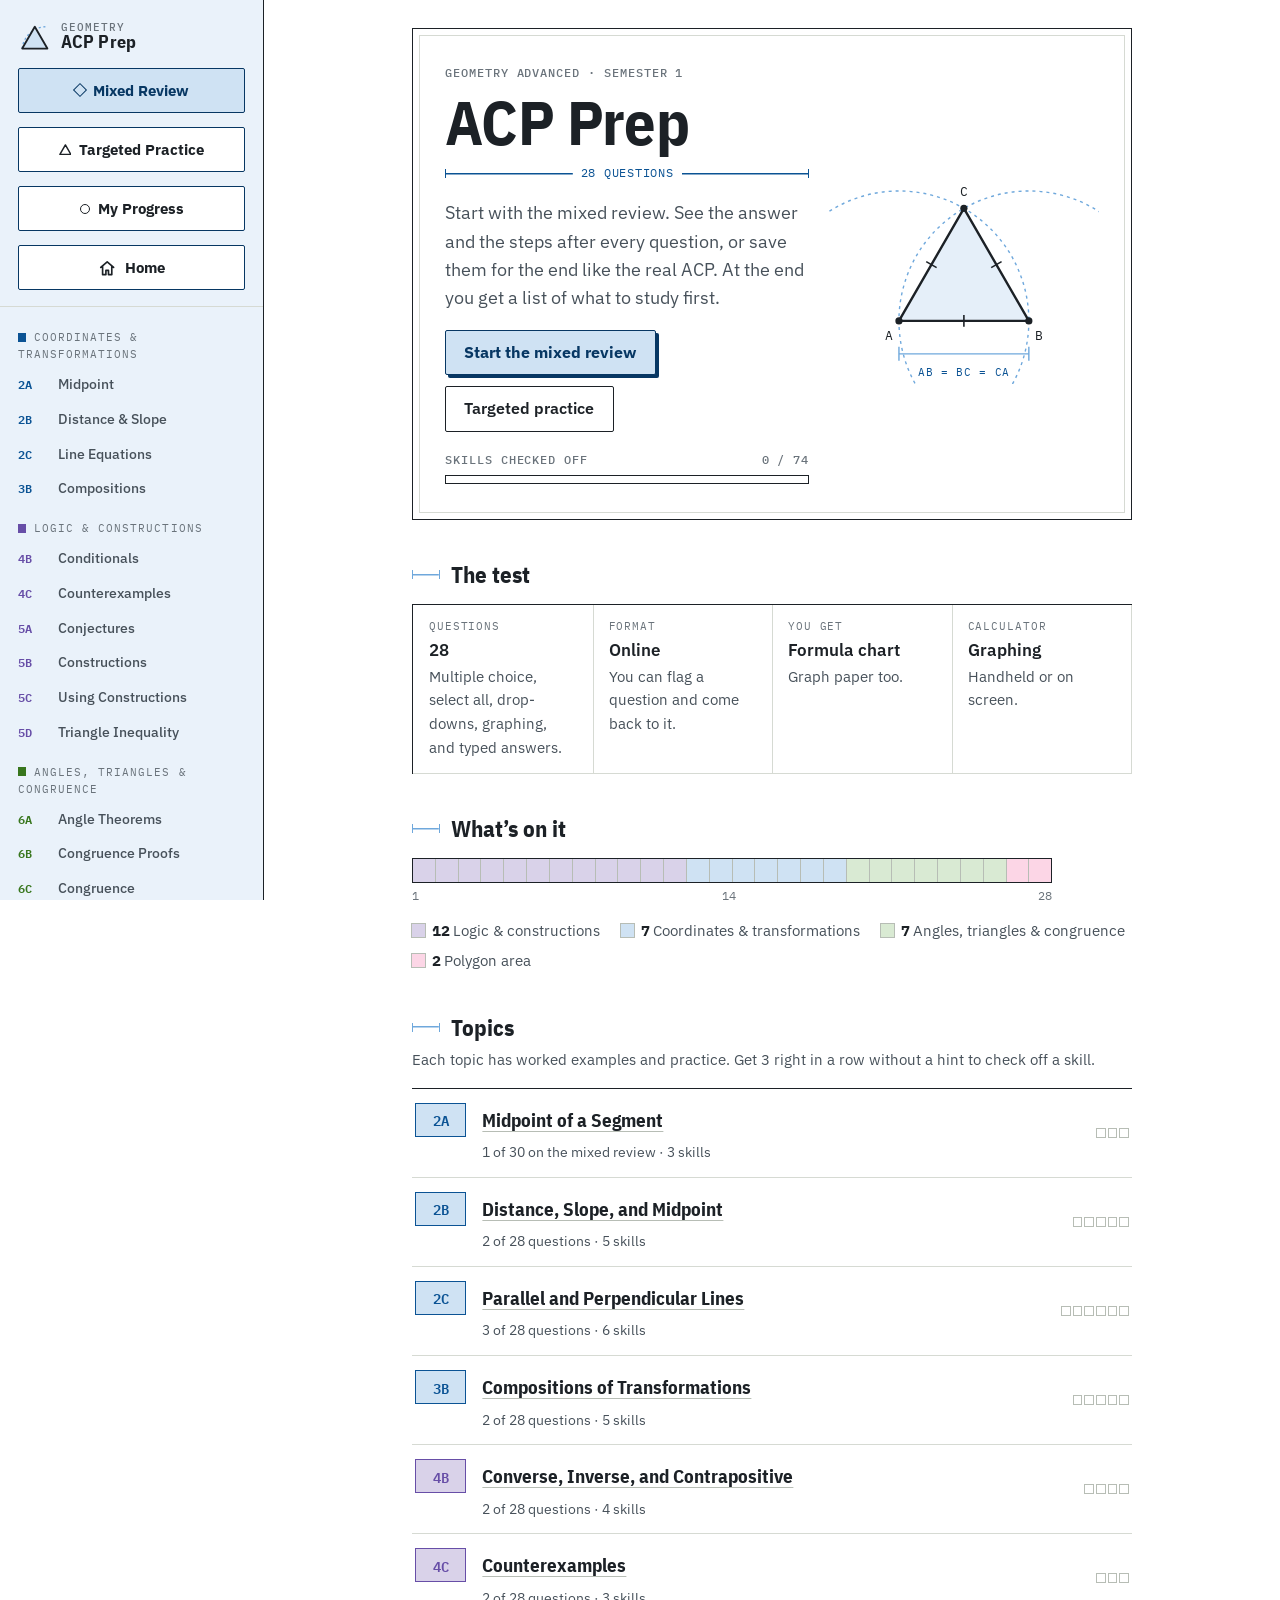
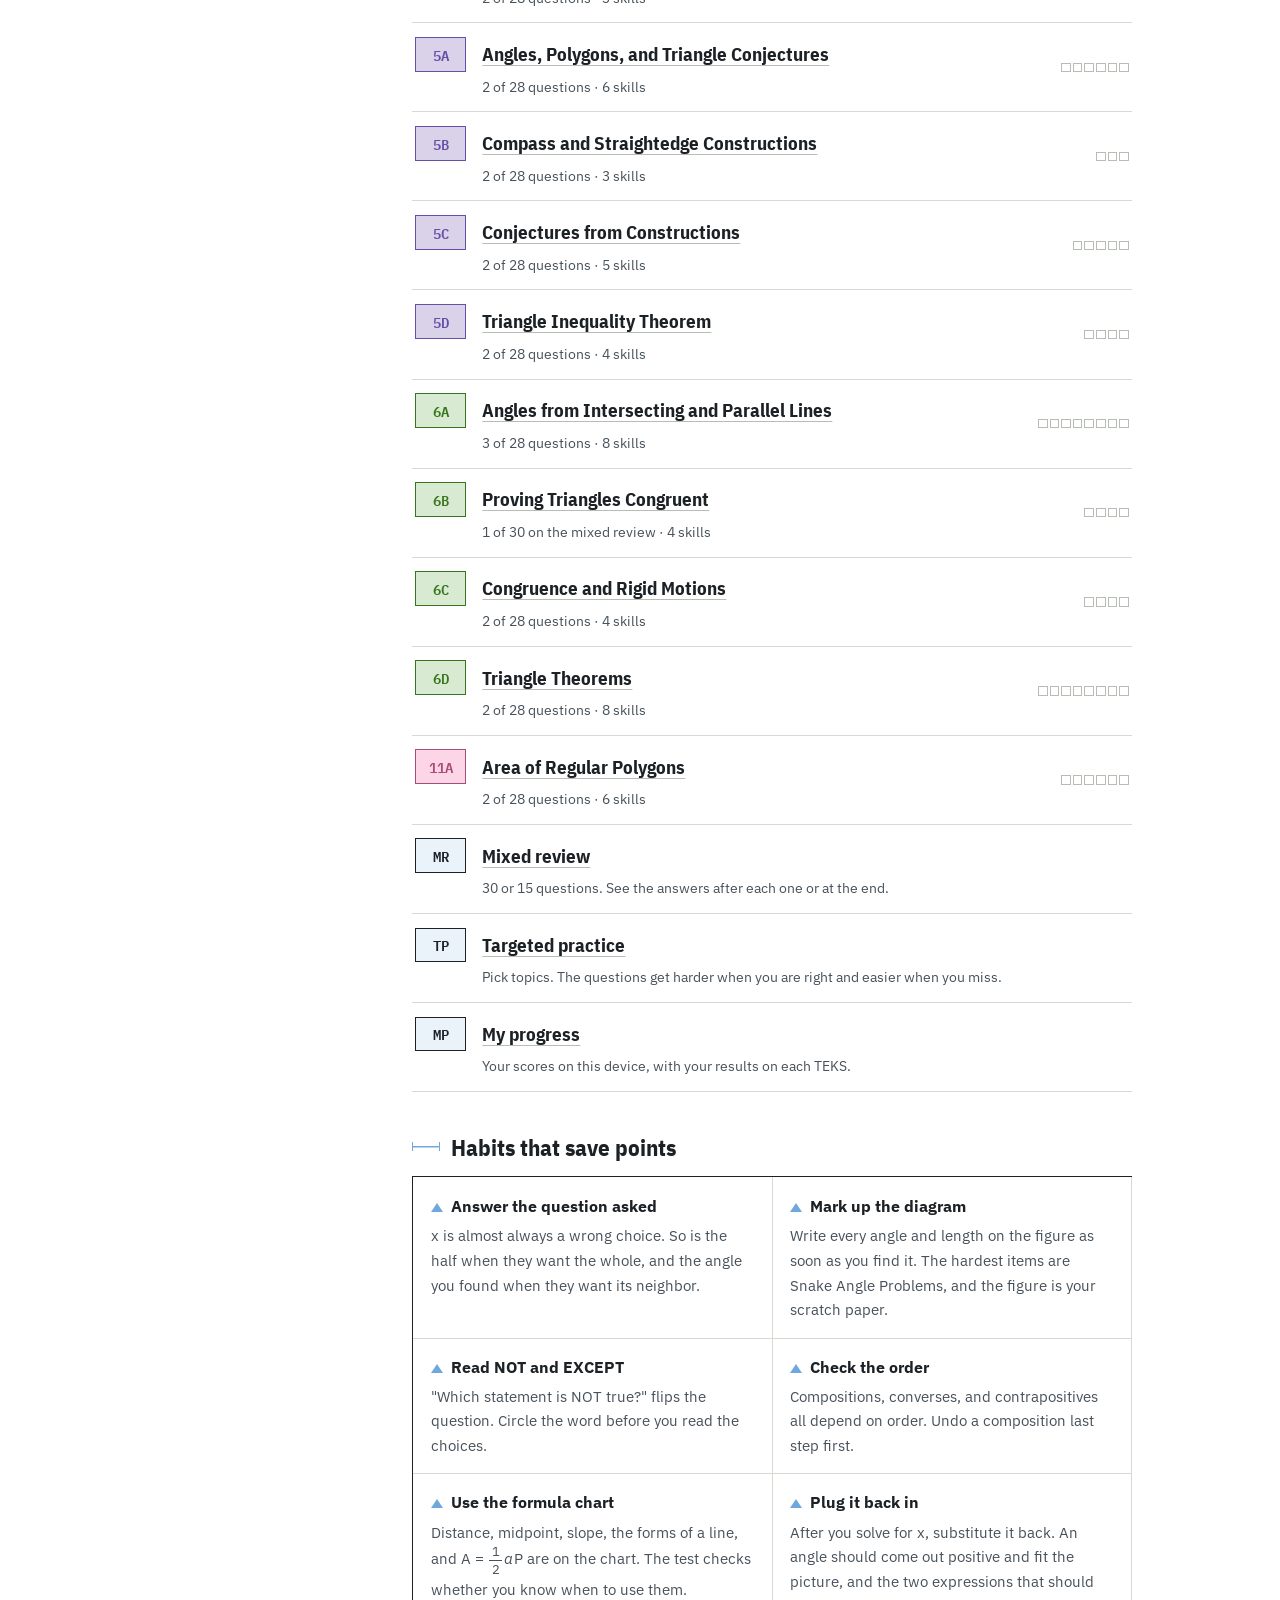
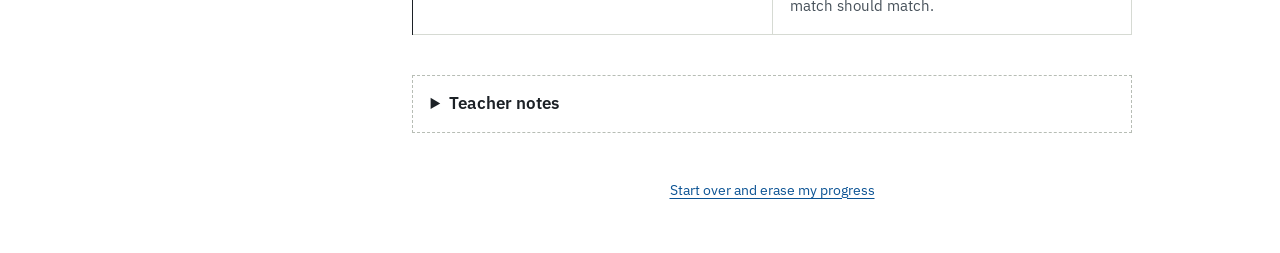
==== commit e983323b: "Add V-shaped snake angle problems to Geometry G.6A Two segments meet on a parallel line with a right" ====
--- a/geometry/index.html
+++ b/geometry/index.html
@@ -2312,6 +2312,50 @@
   return S['6a_chain'].gen();
 } };
 
+/* V-shaped snake: two segments meet ON line q, with a linear pair at line p and an optional distractor ray (like a past ACP item) */
+S['6a_vsnake'] = { se: 'G.6A', name: 'V-shaped snake angle between parallel lines', w: 3, gen() {
+  for (let t = 0; t < 400; t++) {
+    const a = rint(32, 58), right = !(G.LV >= 3 && G.rnd() < 0.5), vang = right ? 90 : rint(78, 104), k2 = 180 - a - vang;
+    if (k2 < 30 || k2 > 62 || Math.abs(k2 - a) < 4) continue;
+    const ask3 = G.LV >= 3 && G.rnd() < 0.5, ans = ask3 ? 180 - k2 : k2, flip = G.rnd() < 0.5;
+    const showD = G.LV >= 2 || G.rnd() < 0.5, dd = rint(35, 180 - a - 30), dLeft = 180 - a - dd; // distractor ray direction from A, before flipping
+    if (showD && (Math.abs(dd - ans) < 3 || Math.abs(dLeft - ans) < 3 || Math.abs(dLeft - 90) < 8)) continue;
+    const h = 170, yT = 40, yB = yT + h, V0 = [0, yB], A0 = [-h / Math.tan(a * Math.PI / 180), yT], B0 = [h / Math.tan(k2 * Math.PI / 180), yT];
+    const cx = (A0[0] + B0[0]) / 2, X = q => flip ? [2 * cx - q[0], q[1]] : q, M = th => flip ? 180 - th : th;
+    const arc = (F, P, a1, a2, fn) => flip ? fn(F, X(P), M(a2), M(a1)) : fn(F, X(P), a1, a2); // keeps arcs counterclockwise after a flip
+    const A = X(A0), B = X(B0), V = X(V0), xl = Math.min(A0[0], V0[0]) - 90, xr = Math.max(B0[0], V0[0]) + 90;
+    const draw = hl => { const F = new Fig(), L1 = X([xl, yT]), R1 = X([xr, yT]), L2 = X([xl, yB]), R2 = X([xr, yB]);
+      F.line(L1, R1, 10); F.line(L2, R2, 10);
+      const c1 = X([xr - 70, yT]), c2 = X([xr - 30, yT]), c3 = X([xr - 70, yB]), c4 = X([xr - 30, yB]); F.chev(c1, c2); F.chev(c3, c4);
+      F.text([Math.max(L1[0], R1[0]) + 22, yT + 5], 'p', { cls: 'lb', anchor: 'start' }); F.text([Math.max(L1[0], R1[0]) + 22, yB + 5], 'q', { cls: 'lb', anchor: 'start' });
+      F.seg(add(A, sub(A, V), 0.35), V); F.seg(V, add(B, sub(B, V), 0.35)); F.dot(A); F.dot(V); F.dot(B);
+      if (showD) F.seg(A, add(A, dir(M(180 - a - dd)), 120));
+      if (hl === 'lin') arc(F, A0, 180, 360 - a, (G2, P, x1, x2) => G2.wedge(P, x1, x2, 34, 'hlw'));
+      if (hl === 'alt') { arc(F, A0, 360 - a, 360, (G2, P, x1, x2) => G2.wedge(P, x1, x2, 34, 'hlw')); arc(F, V0, 180 - a, 180, (G2, P, x1, x2) => G2.wedge(P, x1, x2, 34, 'hlw')); }
+      if (hl === 'str') { arc(F, V0, 180 - a, 180, (G2, P, x1, x2) => G2.wedge(P, x1, x2, 34, 'hlw')); arc(F, V0, k2, 180 - a, (G2, P, x1, x2) => G2.wedge(P, x1, x2, 30, 'hlw2')); arc(F, V0, 0, k2, (G2, P, x1, x2) => G2.wedge(P, x1, x2, 38, 'hlw')); }
+      if (hl === 'ssi') { arc(F, V0, 0, k2, (G2, P, x1, x2) => G2.wedge(P, x1, x2, 34, 'hlw')); arc(F, B0, 180 + k2, 360, (G2, P, x1, x2) => G2.wedge(P, x1, x2, 34, 'hlw2')); }
+      arc(F, A0, 180, 360 - a, (G2, P, x1, x2) => { G2.ang(P, x1, x2, 18); G2.angLabel(P, x1, x2, 40, (180 - a) + '°', { size: 14 }); });
+      if (showD) arc(F, A0, 180 - a - dd, 180 - a, (G2, P, x1, x2) => { G2.ang(P, x1, x2, 24); G2.angLabel(P, x1, x2, 46, dd + '°', { size: 14 }); });
+      if (right) arc(F, V0, k2, 180 - a, (G2, P, x1, x2) => G2.right(P, x1, x2, 12)); else arc(F, V0, k2, 180 - a, (G2, P, x1, x2) => { G2.ang(P, x1, x2, 16); G2.angLabel(P, x1, x2, 34, vang + '°', { size: 14 }); });
+      arc(F, V0, 0, k2, (G2, P, x1, x2) => { G2.ang(P, x1, x2, 26); if (!ask3) G2.angLabel(P, x1, x2, 44, '2', { cls: 'lb b', size: 15 }); });
+      if (ask3) arc(F, B0, 180 + k2, 360, (G2, P, x1, x2) => { G2.ang(P, x1, x2, 20); G2.angLabel(P, x1, x2, 40, '3', { cls: 'lb b', size: 15 }); });
+      return F.svg(hl ? 'The same figure with the angles in this step shaded' : 'Parallel lines p and q with two segments that meet on line q in a V shape'); };
+    const nm = ask3 ? '∠3' : '∠2', vtxt = right ? 'right angle' : `${vang}° angle`;
+    const steps = [[`At line p, the marked ${180 - a}° angle and the acute angle between line p and that segment form a linear pair.`, `180° - ${180 - a}° = ${a}°`, draw('lin')],
+      [`That ${a}° angle and the angle between the same segment and line q are alternate interior angles, so they are congruent.`, `${a}°`, draw('alt')],
+      [`At the bottom vertex, the ${a}° angle, the ${vtxt}, and ∠2 make a straight angle on line q.`, `m∠2 = 180° - ${a}° - ${vang}° = ${k2}°`, draw('str')]];
+    if (ask3) steps.push(['∠2 and ∠3 are same-side interior angles, so they are supplementary.', `m∠3 = 180° - ${k2}° = ${ans}°`, draw('ssi')]);
+    if (showD) steps.push([`The ${dd}° angle was extra information. You did not need it.`, null]);
+    const traps = [{ v: a, why: `${a}° is the acute angle at line p. Keep going to the bottom vertex.` }, { v: 180 - a, why: `${180 - a}° is the given angle. Use its supplement.` },
+      { v: ask3 ? k2 : 180 - k2, why: ask3 ? `${k2}° is ∠2. ∠3 is its supplement.` : `${180 - k2}° is the supplement of ∠2.` }];
+    if (showD) traps.push({ v: dd, why: `${dd}° is the distractor angle. It does not touch ${nm}.` }, { v: dLeft, why: 'That angle is next to the distractor ray. It is not needed.' });
+    const lead = 'In the diagram, line p is parallel to line q.', q = `Based on the information in the diagram, what is \`m${nm}\` in degrees?`, hint = 'Find the acute angle at line p first. Then use alternate interior angles to move it down to line q, where three angles make a straight line.';
+    if (G.LV === 1 && G.rnd() < 0.6) return { type: 'mc', lead, fig: draw(), q, choices: numMC({ v: ans }, traps, '°'), hint, steps };
+    return { type: 'num', lead, fig: draw(), q, pre: `m${nm} =`, unit: 'degrees', answer: ans, traps, hint, steps };
+  }
+  return S['6a_vsnake'].gen();
+} };
+
 S['6a_expr'] = { se: 'G.6A', name: 'Parallel lines with expressions', w: 3, gen() {
   for (let t = 0; t < 500; t++) {
     const slant = pick(['/', '\\']), scheme = 'std';
@@ -2790,6 +2834,24 @@
     hint: 'Think in thirds. The whole median CF is `{3/3}`, the long piece CG is `{2/3}`, and the short piece GF is `{1/3}`.', steps: [['The centroid cuts median `‾CF` into thirds. The long piece CG is `{2/3}` of CF, and the short piece GF is `{1/3}` of CF.', null, medFig('C')], [v === 'CG' ? `CG = ${given} is 2 thirds, so one third is ${n}.` : `GF = ${given} is 1 third.`, `GF = ${gf}, CG = ${cg}, CF = ${cf}`]] };
 } };
 
+S['6d_midsegment'] = { se: 'G.6D', name: 'Midsegment of a triangle (entry)', w: 2, gen() {
+  for (let t = 0; t < 300; t++) {
+    const x = rint(3, 15), a = rint(1, 5), b = rint(-5, 12), DE = a * x + b; if (DE <= 2) continue;
+    const c = rint(2, 9), d = 2 * DE - c * x; if (c === 2 * a || d === 0 || Math.abs(d) > 40) continue;
+    const ask = pick(['AC', 'AC', 'DE']), ans = ask === 'AC' ? 2 * DE : DE;
+    const A = [20, 190], B = [120, 30], C = [270, 190], D = mid(A, B), E = mid(B, C);
+    const draw = hl => { const F = new Fig(); F.poly([A, B, C], 'pf'); F.seg(D, E); if (hl) { F.hl(D, E); F.seg(A, C, 'hl2'); F.text([(D[0] + E[0]) / 2, D[1] - 8], 'half', { size: 13, cls: 'lb hl', plain: true }); F.text([(A[0] + C[0]) / 2, A[1] + 22], 'whole: 2 times DE', { size: 13, cls: 'lb hl2', plain: true }); }
+      F.ticks(A, D, 1); F.ticks(D, B, 1); F.ticks(B, E, 2); F.ticks(E, C, 2);
+      const c0 = ctr([A, B, C]); [[A, 'A'], [B, 'B'], [C, 'C']].forEach(([p, n]) => { F.dot(p); lbl(F, p, n, c0); }); F.dot(D); F.at(D, 150, 15, 'D', { cls: 'lb b' }); F.dot(E); F.at(E, 30, 15, 'E', { cls: 'lb b' });
+      return F.svg(hl ? 'The midsegment DE is half of the third side AC' : 'Triangle ABC with midsegment DE'); };
+    const xs = (d - b) / (a - c);
+    return { type: 'num', lead: `In \`△ABC\`, D is the midpoint of \`‾AB\` and E is the midpoint of \`‾BC\`. \`DE = ${ex(a, b)}\` and \`AC = ${ex(c, d)}\`.`, fig: draw(), q: `What is the length of \`‾${ask}\`?`, pre: `${ask} =`, answer: ans,
+      traps: [{ v: x, why: `x = ${x}. Substitute to find the length.` }, { v: ask === 'AC' ? DE : 2 * DE, why: ask === 'AC' ? 'That is DE. The third side is twice the midsegment.' : 'That is AC.' }, { v: Number.isFinite(xs) ? a * xs + b : NaN, why: 'DE and AC are not equal. A midsegment is half the third side.' }],
+      hint: 'The segment joining two midpoints is parallel to the third side and half as long.', steps: [['Midsegment theorem: the segment joining two midpoints is parallel to the third side and half as long. AC = 2(DE).', `${ex(c, d)} = 2(${ex(a, b)})`, draw(true)], ['Solve.', `x = ${x}`], ['Substitute.', `DE = ${DE}, AC = ${2 * DE}`]] };
+  }
+  return S['6d_midsegment'].gen();
+} };
+
 S['6d_exterior'] = { se: 'G.6D', name: 'Exterior angles and isosceles triangles', w: 2, gen() {
   const iso = G.rnd() < 0.55;
   const tri = (bAng, cAng) => { const tb = Math.tan(bAng * Math.PI / 180), tc = Math.tan(cAng * Math.PI / 180), w = Math.min(260, 210 * (tb + tc) / (tb * tc)), B = [20, 200], C = [20 + w, 200], A = G.interLines(B, add(B, dir(bAng)), C, add(C, dir(180 - cAng))); const Dp = [C[0] + 90, 200], F = new Fig();
@@ -3345,9 +3407,9 @@
   '5b_identify': 1, '5b_steps': 2, '5b_words': 2,
   '5c_name': 1, '5c_double': 1, '5c_twopart': 2, '5c_bisector': 1, '5c_must': 3,
   '5d_possible': 1, '5d_range': 1, '5d_sets': 2, '5d_count': 2,
-  '6a_aux': 1, '6a_busy': 1, '6a_linvert': 1, '6a_chain': 3, '6a_expr': 2, '6a_perp': 2,
+  '6a_aux': 1, '6a_busy': 1, '6a_linvert': 1, '6a_chain': 3, '6a_vsnake': 2, '6a_expr': 2, '6a_perp': 2,
   '6c_corresp': 1, '6c_algebra': 1, '6c_statement': 2, '6c_sequence': 2,
-  '6d_isosceles': 1, '6d_hard': 3, '6d_centroid': 2, '6d_exterior': 2, '6d_anglesum': 1, '6d_pythag': 1, '6d_pyproof': 2,
+  '6d_isosceles': 1, '6d_hard': 3, '6d_centroid': 2, '6d_midsegment': 2, '6d_exterior': 2, '6d_anglesum': 1, '6d_pythag': 1, '6d_pyproof': 2,
   '11a_area': 1, '11a_apothem': 1, '11a_side': 2, '11a_units': 1, '11a_radius': 3, '11a_context': 2
 };
 Object.keys(G.SKILLS).forEach(id => { G.SKILLS[id].d = D[id] || 1; });
@@ -3366,9 +3428,9 @@
   'G.5B': [{ k: 'arcs', name: 'Name a construction from its arcs', w: 4, s: ['5b_identify'] }, { k: 'words', name: 'Match a construction to its result', w: 2, s: ['5b_words'] }, { k: 'steps', name: 'Order the steps of a construction', w: 2, s: ['5b_steps'] }],
   'G.5C': [{ k: 'pbis', name: 'Perpendicular bisector: halves and right angles', w: 3, s: ['5c_double', '5c_twopart'] }, { k: 'abis', name: 'Angle bisector: two equal angles', w: 3, s: ['5c_bisector'] }, { k: 'name', name: 'Which special segment a construction makes', w: 2, s: ['5c_name'] }, { k: 'must', name: 'What a construction guarantees', w: 2, s: ['5c_must'] }],
   'G.5D': [{ k: 'third', name: 'Range for the third side', w: 3, s: ['5d_possible', '5d_range', '5d_count'] }, { k: 'sets', name: 'Which three lengths make a triangle', w: 2, s: ['5d_sets'] }],
-  'G.6A': [{ k: 'par', name: 'Angles from parallel lines and a transversal', w: 4, s: ['6a_aux', '6a_expr', '6a_busy', '6a_chain'] }, { k: 'int', name: 'Intersecting lines: vertical angles, linear pairs, perpendicular rays', w: 3, s: ['6a_linvert', '6a_perp'] }, { k: 'cyc', name: 'Opposite angles of a quadrilateral inscribed in a circle', w: 1.5, s: ['6a_cyclic'] }],
+  'G.6A': [{ k: 'par', name: 'Angles from parallel lines and a transversal', w: 4, s: ['6a_aux', '6a_vsnake', '6a_expr', '6a_busy', '6a_chain'] }, { k: 'int', name: 'Intersecting lines: vertical angles, linear pairs, perpendicular rays', w: 3, s: ['6a_linvert', '6a_perp'] }, { k: 'cyc', name: 'Opposite angles of a quadrilateral inscribed in a circle', w: 1.5, s: ['6a_cyclic'] }],
   'G.6C': [{ k: 'map', name: 'Rigid motions map one figure onto the other', w: 3, s: ['6c_corresp', '6c_sequence'] }, { k: 'parts', name: 'Corresponding parts of congruent figures', w: 3, s: ['6c_algebra', '6c_statement'] }],
-  'G.6D': [{ k: 'iso', name: 'Base angles of isosceles triangles', w: 3, s: ['6d_isosceles', '6d_hard'] }, { k: 'sum', name: 'Triangle angle sum and exterior angles', w: 2, s: ['6d_anglesum', '6d_exterior'] }, { k: 'py', name: 'Pythagorean Theorem, its converse, and its proof', w: 1.5, s: ['6d_pythag', '6d_pyproof'] }, { k: 'median', name: 'Medians and the centroid', w: 2, s: ['6d_centroid'] }],
+  'G.6D': [{ k: 'iso', name: 'Base angles of isosceles triangles', w: 3, s: ['6d_isosceles', '6d_hard'] }, { k: 'sum', name: 'Triangle angle sum and exterior angles', w: 2, s: ['6d_anglesum', '6d_exterior'] }, { k: 'py', name: 'Pythagorean Theorem, its converse, and its proof', w: 1.5, s: ['6d_pythag', '6d_pyproof'] }, { k: 'mid', name: 'Midsegments', w: 2, s: ['6d_midsegment'] }, { k: 'median', name: 'Medians and the centroid', w: 2, s: ['6d_centroid'] }],
   'G.2A': [{ k: 'mid', name: 'Midpoint of a segment', w: 2, s: ['2a_midpoint'] }, { k: 'graph', name: 'Midpoint on a number line or a graph', w: 2, s: ['2a_mid_numline', '2a_mid_graph'] }],
   'G.6B': [{ k: 'name', name: 'Name the shortcut: SSS, SAS, ASA, AAS, HL', w: 3, s: ['6b_which', '6b_free'] }, { k: 'need', name: 'What else is needed, and reasons in a proof', w: 2, s: ['6b_need', '6b_proof'] }],
   'G.11A': [{ k: 'fwd', name: 'Find the area: A = ½aP', w: 3, s: ['11a_area', '11a_units', '11a_radius', '11a_context'] }, { k: 'back', name: 'Work backward to the apothem or side', w: 2, s: ['11a_apothem', '11a_side'] }]
@@ -3508,7 +3570,8 @@
       { t: 'The supplement trap', rule: 'Solve for x, find the angle, then check if the question asks for that angle or its neighbor. The answer is often the supplement.', ex: ['6a_expr', 4], watch: 'On real ACP items: choice A is x, choice B is the angle you found, and the answer is its supplement.' },
       { t: 'Busy figures: one transversal at a time', rule: 'When a figure has extra lines, pick the transversal that goes through the angle you need. Trace it from one parallel line to the next. The angles you need sit where THAT transversal crosses the parallel lines. A line perpendicular to the parallel lines makes a right angle with every one of them, so it builds right triangles.', ex: ['6a_busy', 1], watch: 'Measures on other transversals are there to distract you. Read the three letters: the middle letter is the vertex.' },
       { t: 'Quadrilaterals inscribed in a circle', rule: 'When all four vertices of a quadrilateral are on a circle, the quadrilateral is inscribed in the circle. Its opposite angles are supplementary: they add to 180°.', ex: ['6a_cyclic', 3], watch: 'Opposite angles add to 180°. They are not equal, and angles next to each other have no rule.' },
-      { t: 'Snake Angle Problems', rule: 'Supplement, auxiliary line, alternate interior angles, linear pair, bisector. Write every angle on the figure as soon as you know it.', ex: ['6a_chain', 5, 40777], watch: 'A bisector means HALF. Setting the expression equal to the whole angle is a trap.' }
+      { t: 'Snake Angle Problems', rule: 'Supplement, auxiliary line, alternate interior angles, linear pair, bisector. Write every angle on the figure as soon as you know it.', ex: ['6a_chain', 5, 40777], watch: 'A bisector means HALF. Setting the expression equal to the whole angle is a trap.' },
+      { t: 'Snake Angle Problems: the V shape', rule: 'When two segments meet ON a parallel line, find the acute angle at the other line, carry it down with alternate interior angles, then use the straight angle: the three angles along the line add to 180°.', ex: ['6a_vsnake', 2], watch: 'Some angles are extra. If a marked angle does not connect to the path, you do not need it.' }
     ], tip: 'Before you calculate, label each angle acute or obtuse. Parallel lines only make two sizes of angle.' },
   { id: 'G.6B', code: '6B', items: 1, extra: true, strand: 'proof', short: 'Congruence Proofs', title: 'Proving Triangles Congruent',
     teks: 'Prove two triangles are congruent by applying the Side-Angle-Side, Angle-Side-Angle, Side-Side-Side, Angle-Angle-Side, and Hypotenuse-Leg congruence conditions.',
@@ -3529,7 +3592,7 @@
     ], tip: 'Write the correspondence as arrows (J → T, K → U, L → V) before reading the choices.' },
   { id: 'G.6D', code: '6D', items: 2, strand: 'proof', short: 'Triangle Theorems', title: 'Triangle Theorems',
     teks: 'Verify theorems about the relationships in triangles, including proof of the Pythagorean Theorem, the sum of interior angles, base angles of isosceles triangles, midsegments, and medians, and apply these relationships to solve problems.',
-    why: 'Angle sum, isosceles base angles, exterior angles, the centroid, and the Pythagorean Theorem with its proof. The hardest items stack three of these.',
+    why: 'Angle sum, isosceles base angles, exterior angles, midsegments, the centroid, and the Pythagorean Theorem with its proof. The hardest items stack three of these.',
     moves: [
       { t: 'Isosceles base angles', rule: 'The angles opposite the congruent sides are congruent. Count the base angle twice in the angle sum.', ex: ['6d_isosceles', 4], watch: 'The angle the question asks for may be the one with no label. It equals the other base angle.' },
       { t: 'Centroid: thirds of a median', rule: 'The centroid cuts each median into thirds. Call the whole median `{3/3}`. The long piece, from the vertex to the centroid, is `{2/3}` of the median. The short piece, from the centroid to the midpoint, is `{1/3}`. So the long piece is 2 times the short piece.', ex: ['6d_centroid', 3], watch: 'The two pieces are not equal. The whole median is 3 short pieces: long piece (2 of them) plus short piece (1).' },
@@ -3537,7 +3600,7 @@
       { t: 'Pythagorean Theorem', rule: 'In a right triangle, `a² + b² = c²`, where c is the hypotenuse, across from the right angle. The converse works too: if the squares of the two shorter sides add to the square of the longest side, the triangle is a right triangle.', ex: ['6d_pythag', 1], watch: 'Finding a leg? Subtract: `b² = c² - a²`. Adding gives a side longer than the hypotenuse, which is impossible.' },
       { t: 'Prove it with area', rule: 'Put four copies of the right triangle inside a square with side a + b. The hypotenuses make a square of area c² in the middle. Find the big area two ways: `(a + b)² = c² + 4({1/2}ab)`. Expand and subtract 2ab from both sides to get `a² + b² = c²`.', ex: ['6d_pyproof', 1], watch: '`(a + b)²` is not `a² + b²`. It has a middle term, 2ab.' },
       { t: 'Stack the theorems (the hardest item type)', rule: 'Isosceles base angles, then corresponding angles from parallel lines, then congruent triangles, then the angle sum.', ex: ['6d_hard', 7, 56877], watch: 'The base angle itself is always a wrong choice. Keep going.' }
-    ], tip: 'Mark what you know on the figure first: tick marks for congruent sides, then fill in every angle you can.' },
+    ], tip: 'Midsegments: a segment joining two midpoints is parallel to the third side and half as long.' },
   { id: 'G.11A', code: '11A', items: 2, strand: 'fig', short: 'Polygon Area', title: 'Area of Regular Polygons',
     teks: 'Apply the formula for the area of regular polygons to solve problems using appropriate units of measure.',
     why: 'One formula, `A = {1/2}aP`. The ACP uses it forward and backward.',
@@ -3680,7 +3743,7 @@
   const s = st ? Math.min(st.s, 3) : 0;
   return `<span class="dots" aria-label="${s} of 3 in a row">${[0, 1, 2].map(i => `<i class="${i < s ? 'on' : ''}"></i>`).join('')}</span>`;
 }
-const skName = sid => { const n = G.SKILLS[sid] ? G.SKILLS[sid].name : 'Removed skill', hard = /\(hardest\)/.test(n); return esc(n.replace(/\s*\((entry|drop-down|select all|hardest)\)/g, '')) + (hard ? ' <span class="hb">Hardest</span>' : ''); };
+const skName = sid => { const n = G.SKILLS[sid].name, hard = /\(hardest\)/.test(n); return esc(n.replace(/\s*\((entry|drop-down|select all|hardest)\)/g, '')) + (hard ? ' <span class="hb">Hardest</span>' : ''); };
 const squares = skills => `<span class="sq">${skills.map(s => `<i class="${isDone(s) ? 'on' : ''}" title="${esc(G.SKILLS[s].name)}"></i>`).join('')}</span>`;
 const doneCount = list => list.filter(isDone).length;
 function lastResult() { const r = (saved.results || []).filter(x => x.kind !== 'tp'); return r.length ? r[r.length - 1] : null; }
@@ -4028,7 +4091,7 @@
       h += `<li class="r${Math.min(k + 1, 3)}"><div class="need-top"><span class="need-rank">${k + 1}</span><div><p class="need-tag">${tag}</p>
         <h3><span class="tabn c-${g.t.strand}">${g.t.code}</span>${g.t.title}</h3><p class="need-stat">Missed ${g.miss} of ${g.qs.length} · ${g.t.extra ? '1 of the 30 mixed review questions (extra topic)' : `worth ${g.t.items} of the 28 ACP questions`}</p></div>
         <span class="qm" role="img" aria-label="${g.qs.length - g.miss} right, ${g.miss} missed">${marks}</span></div>
-        <div class="chips"><button class="btn ghost sm" data-act="learn" data-code="${g.t.code}">Review the lesson</button>${g.skills.filter(sid => G.SKILLS[sid]).map(sid => `<button class="chip" data-act="drill" data-skill="${sid}">Practice: ${skName(sid)}</button>`).join('')}</div></li>`;
+        <div class="chips"><button class="btn ghost sm" data-act="learn" data-code="${g.t.code}">Review the lesson</button>${g.skills.map(sid => `<button class="chip" data-act="drill" data-skill="${sid}">Practice: ${skName(sid)}</button>`).join('')}</div></li>`;
     });
     h += '</ol><p class="fine">Ranked by questions missed. Ties go to the topic worth more on the ACP.</p>';
   }
